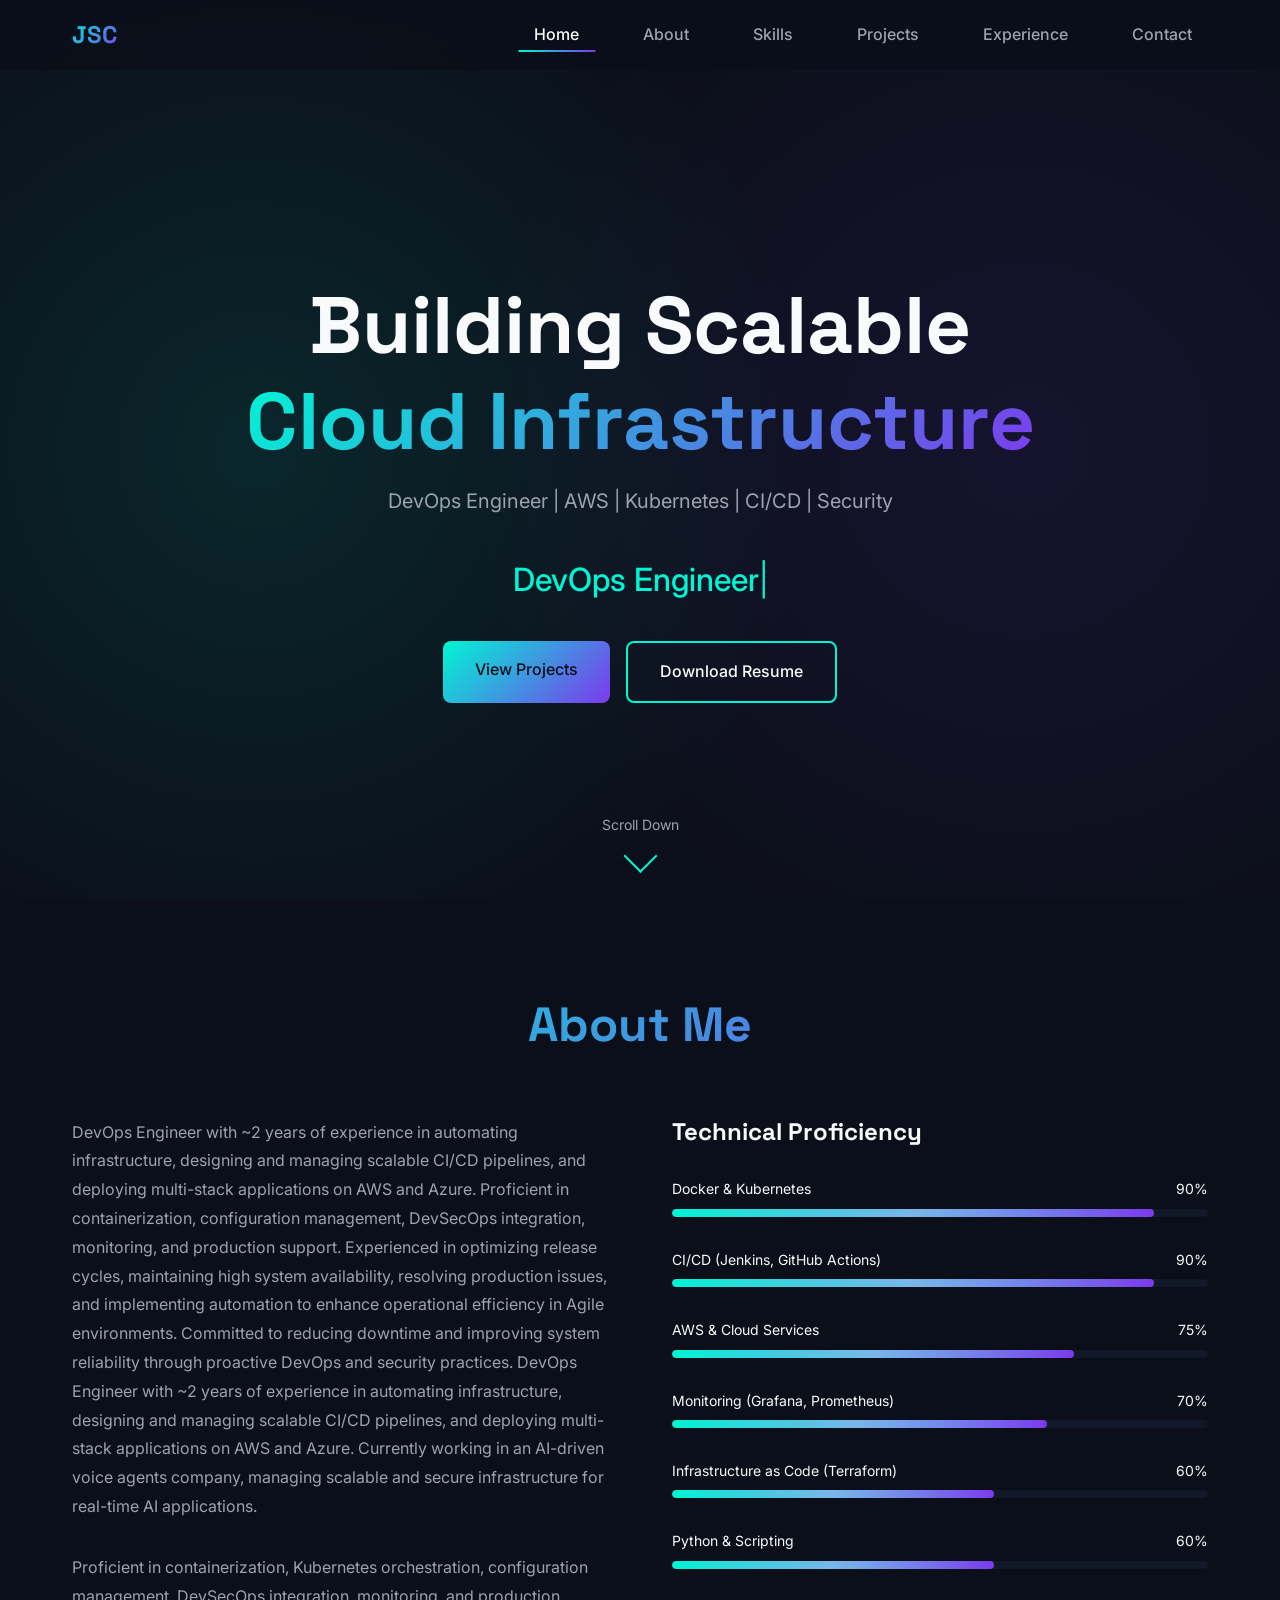
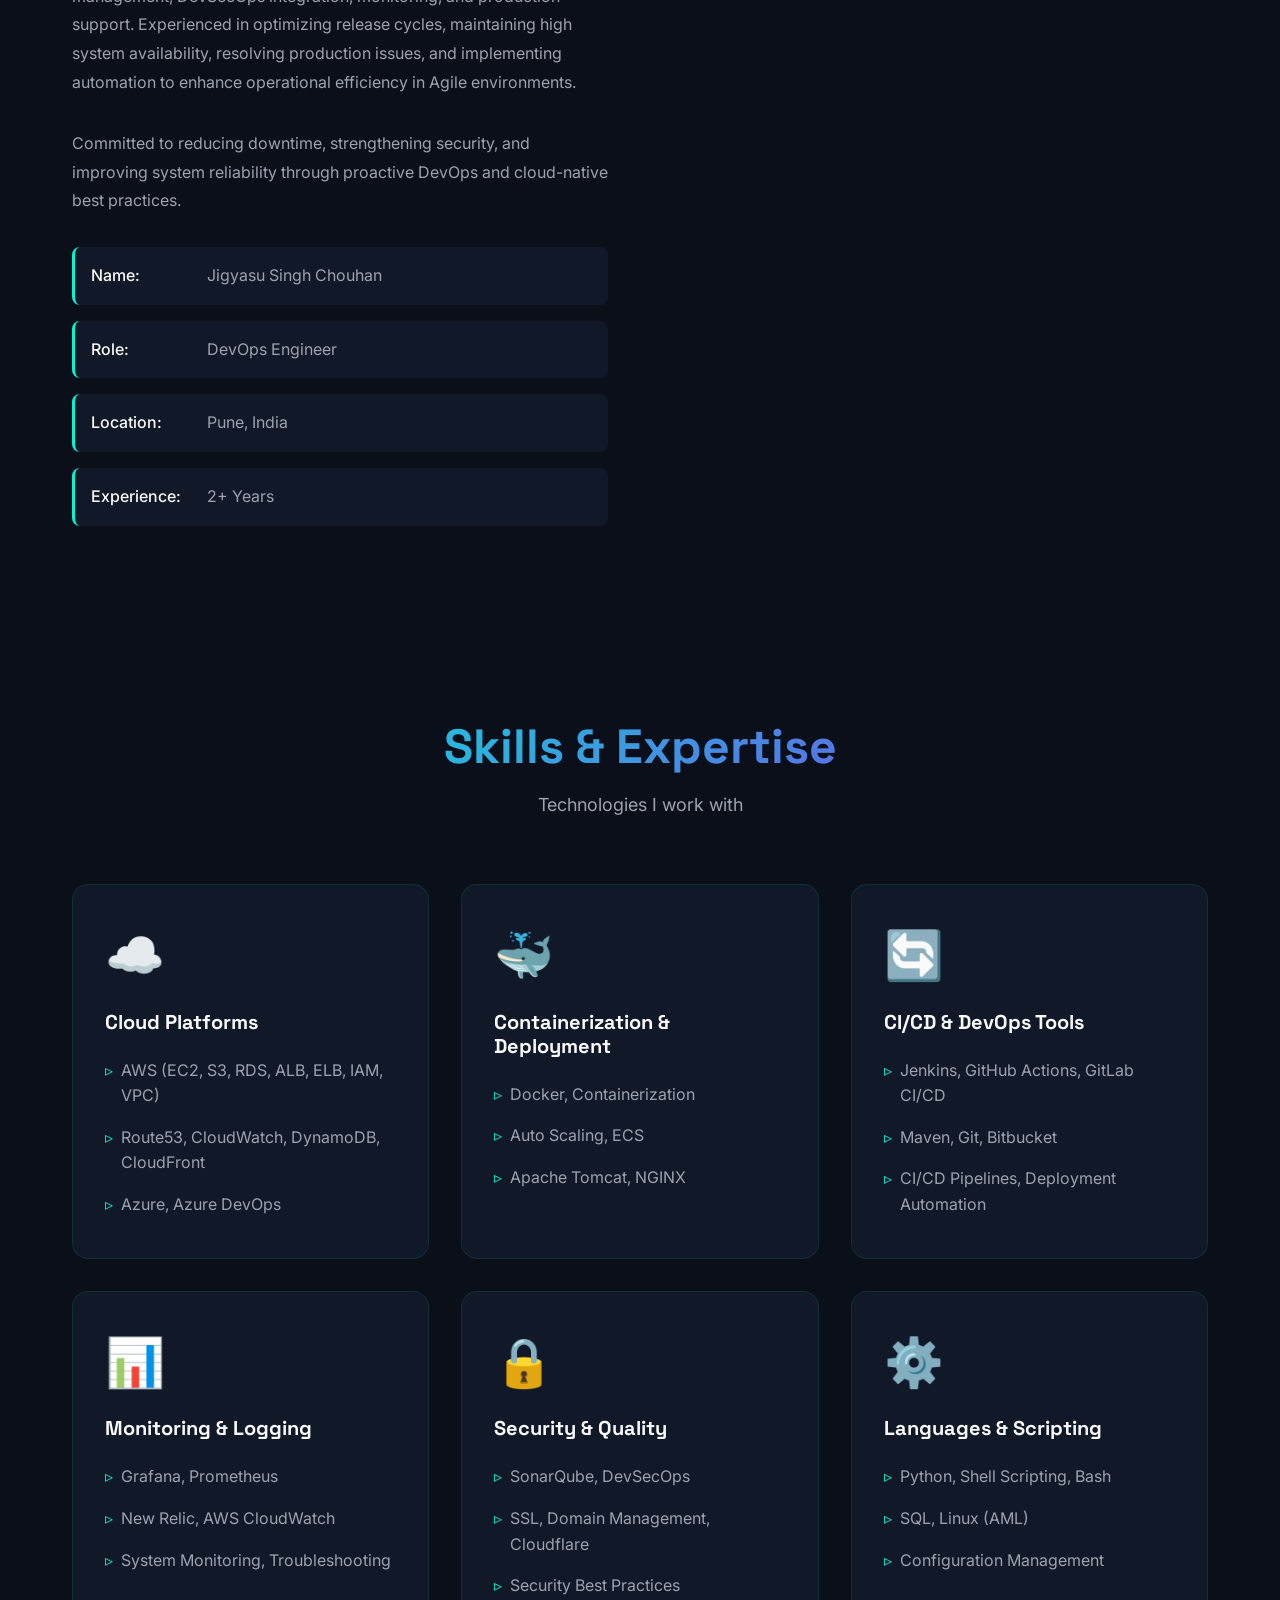
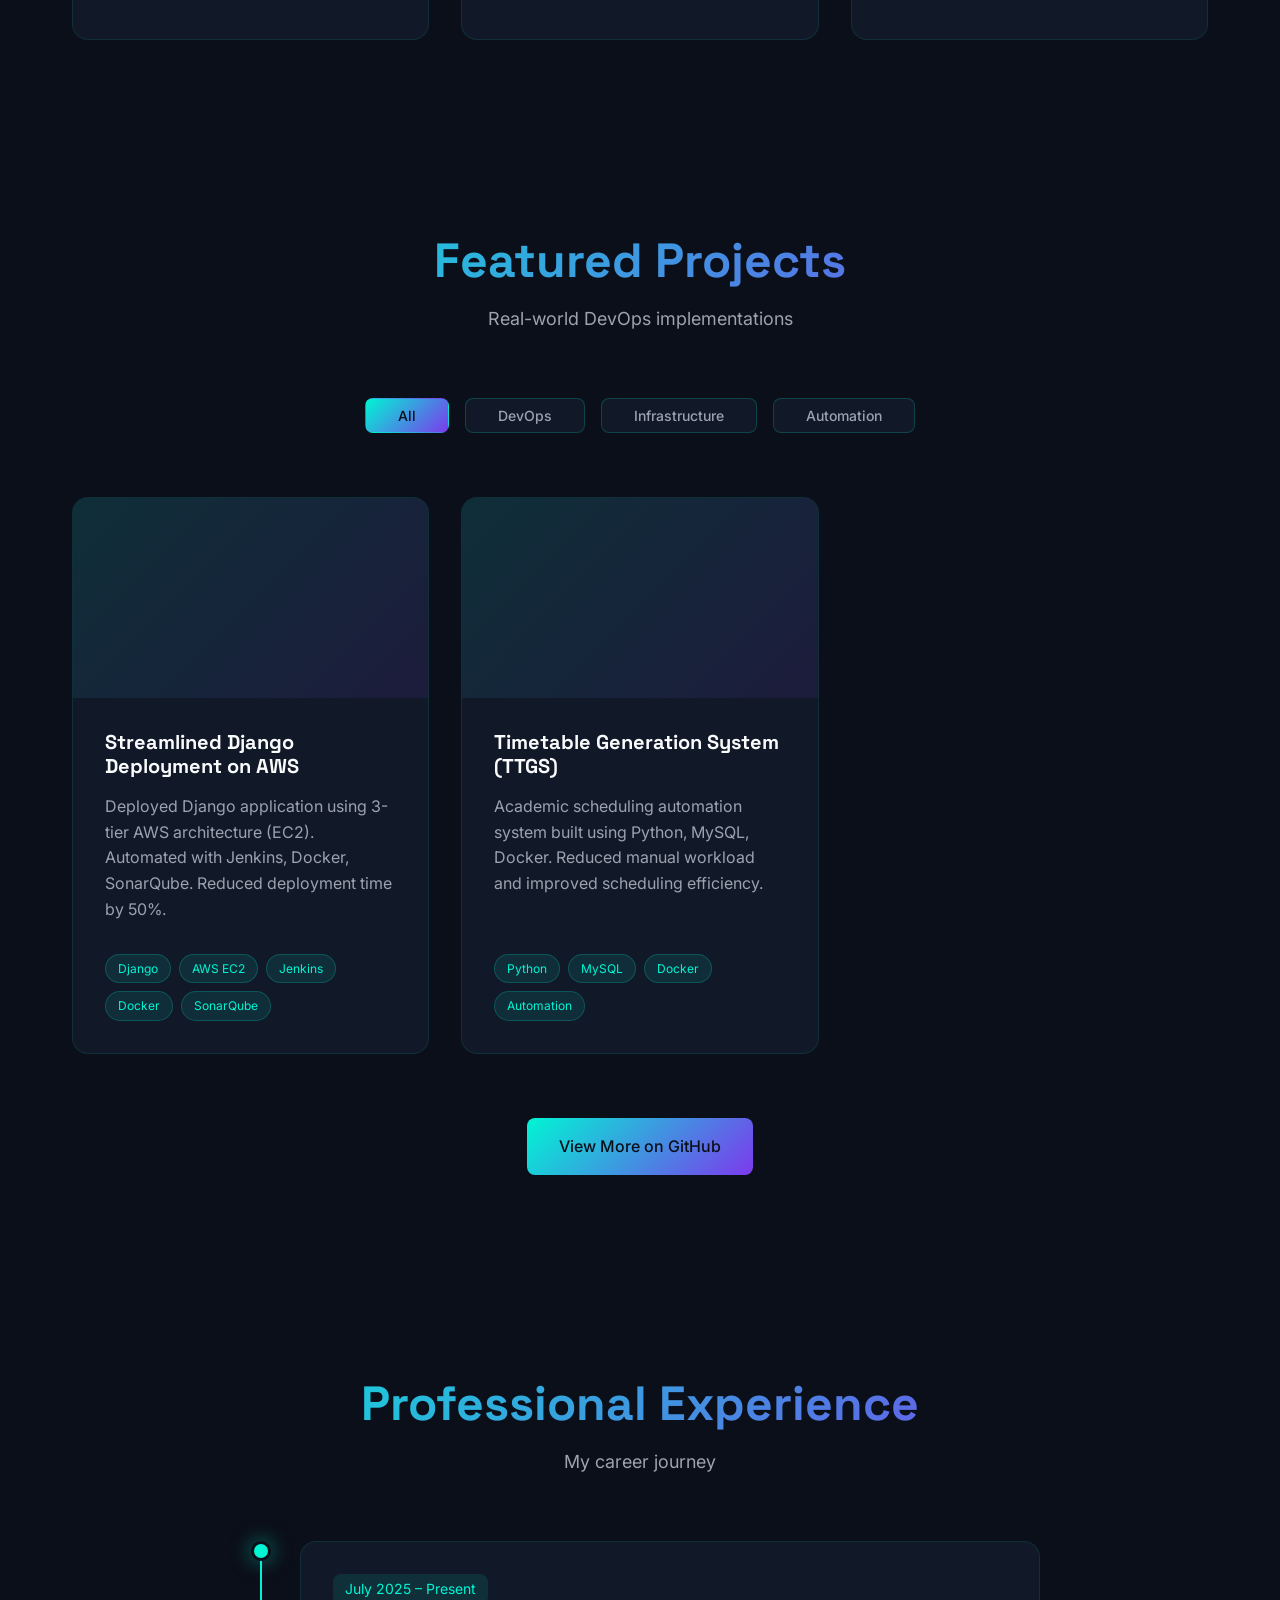
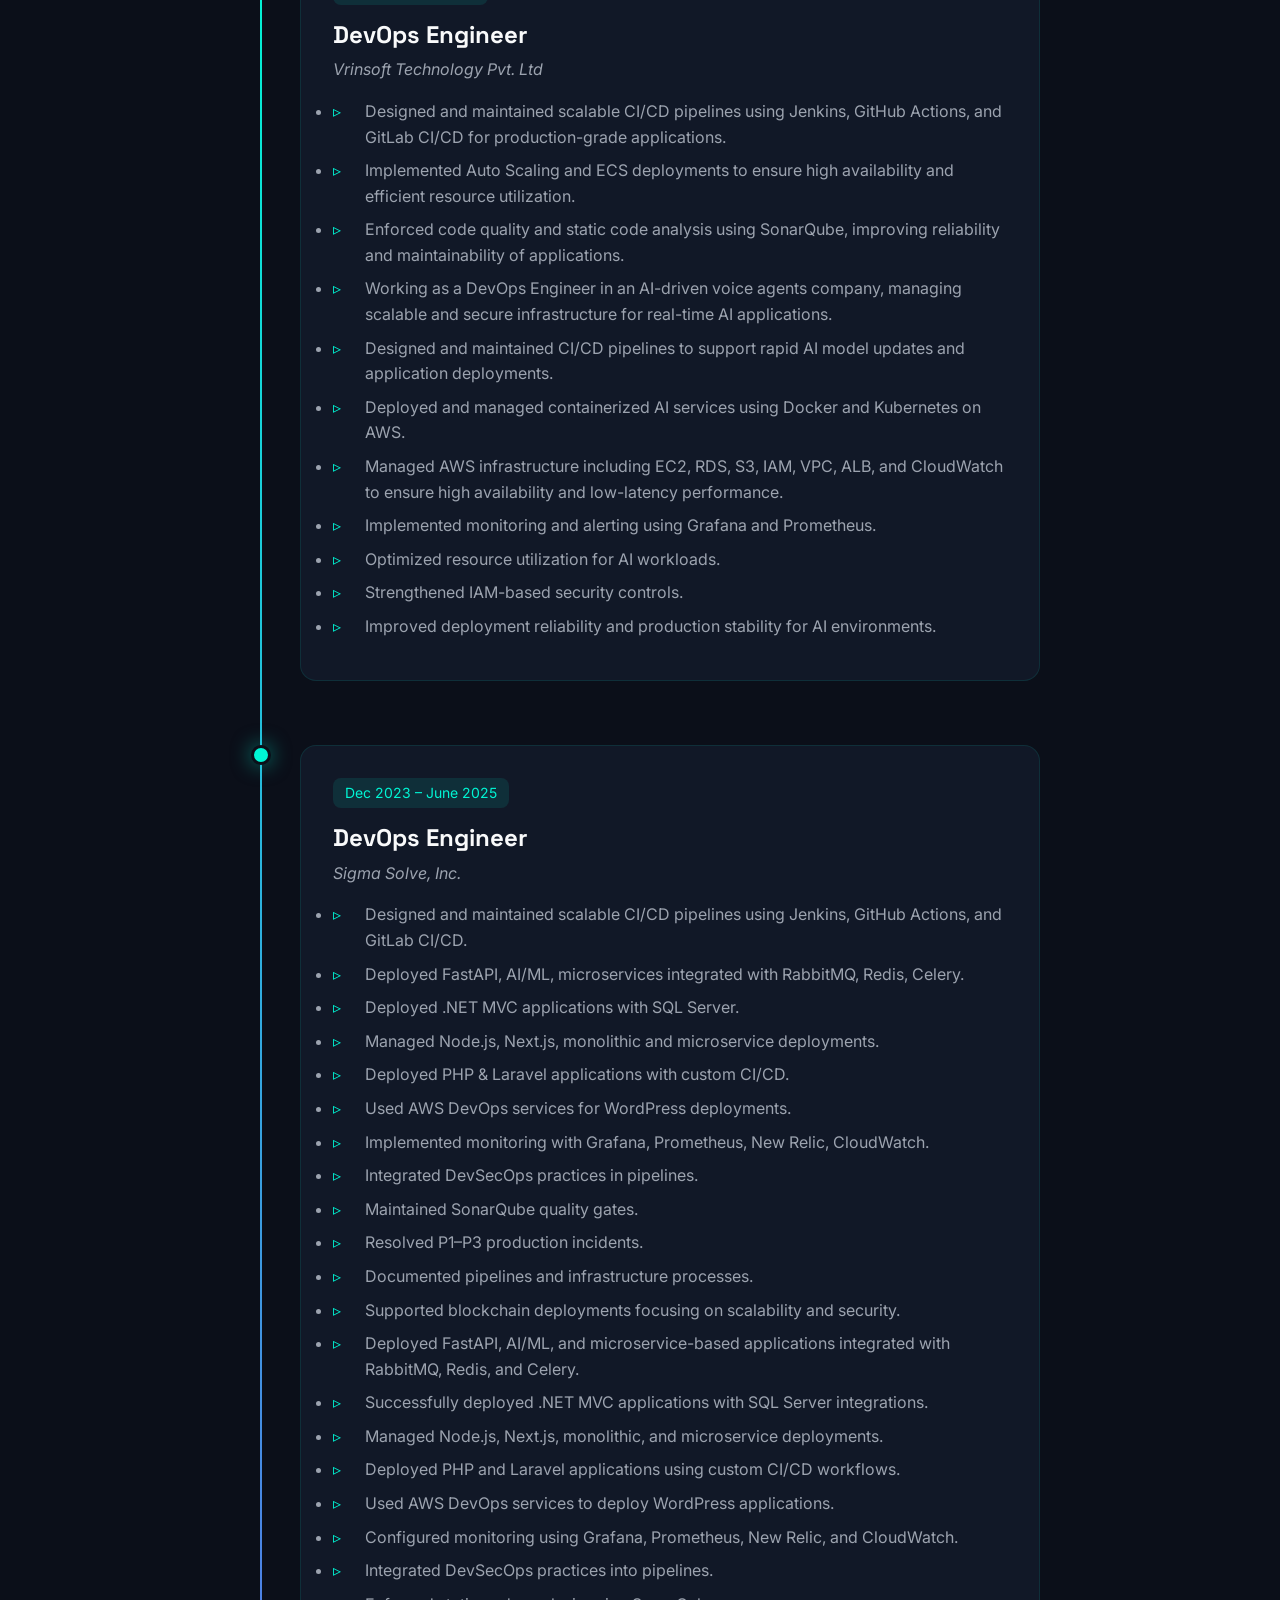
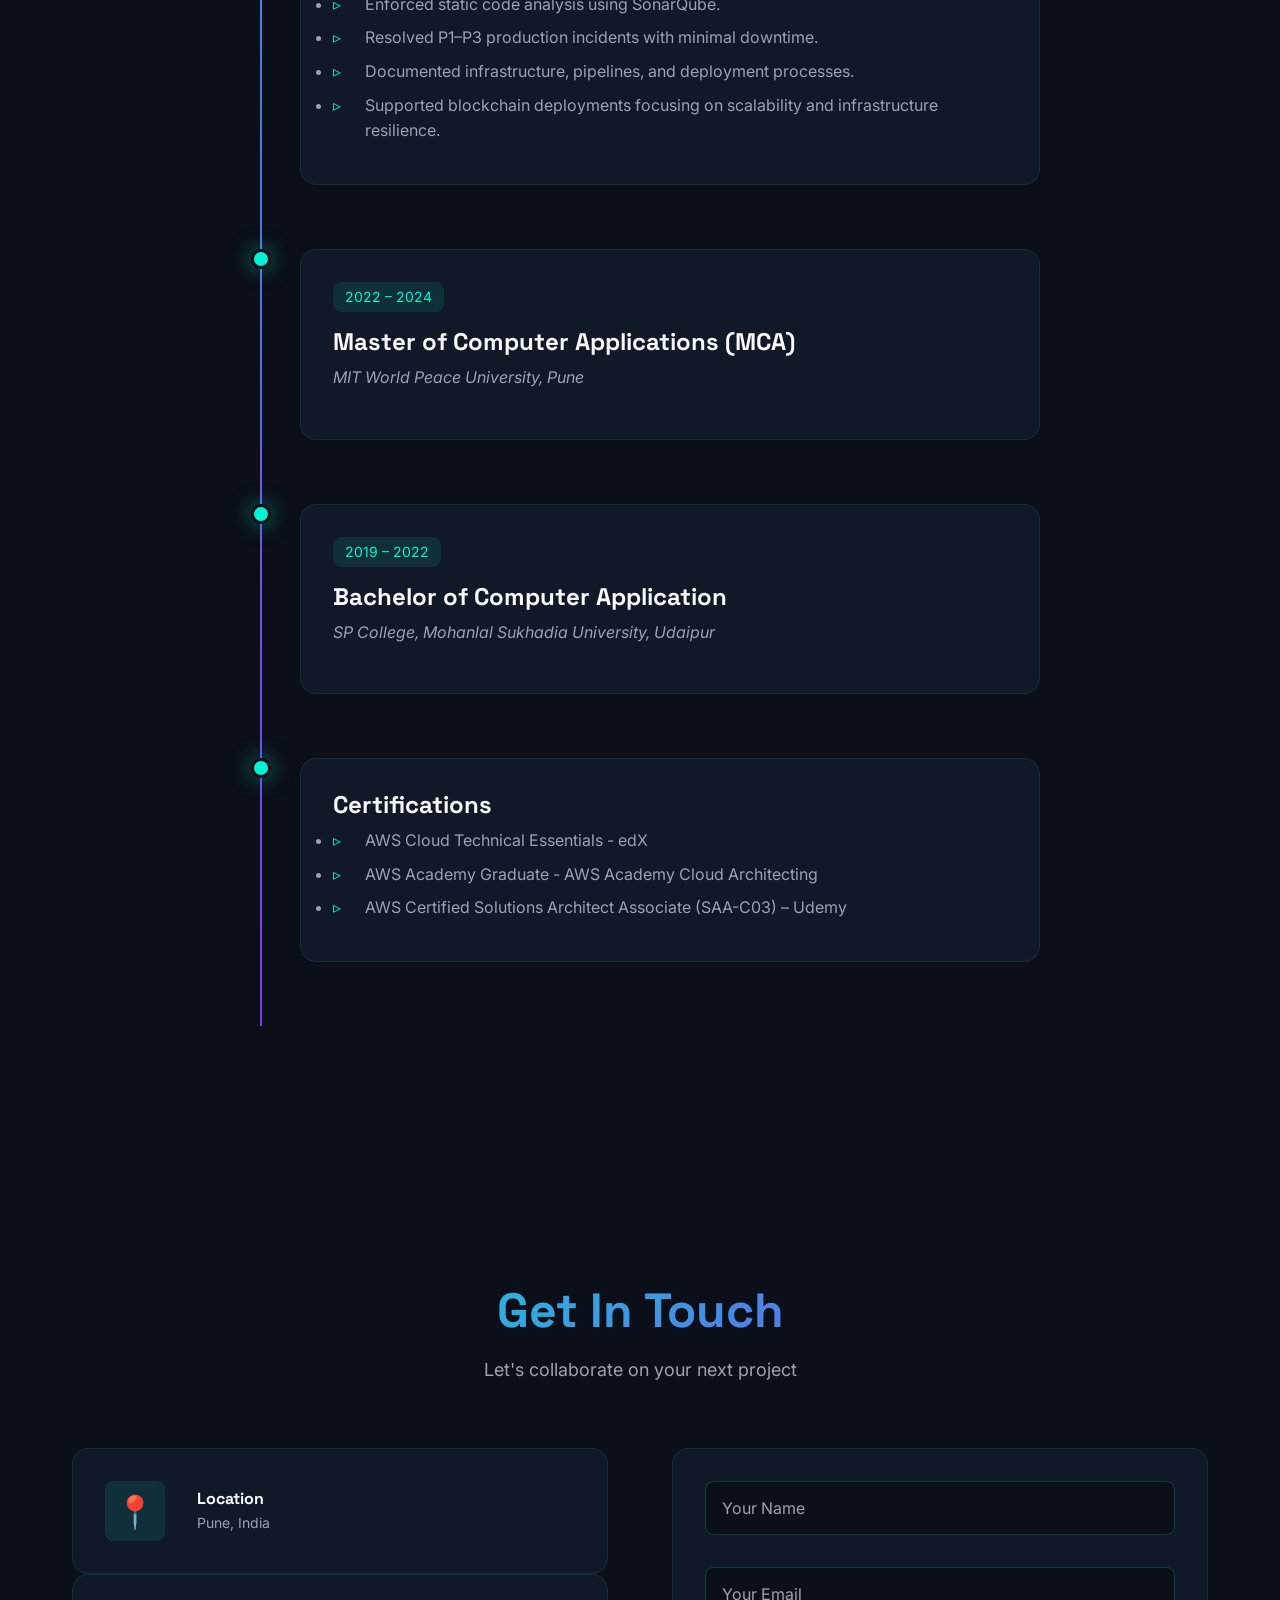
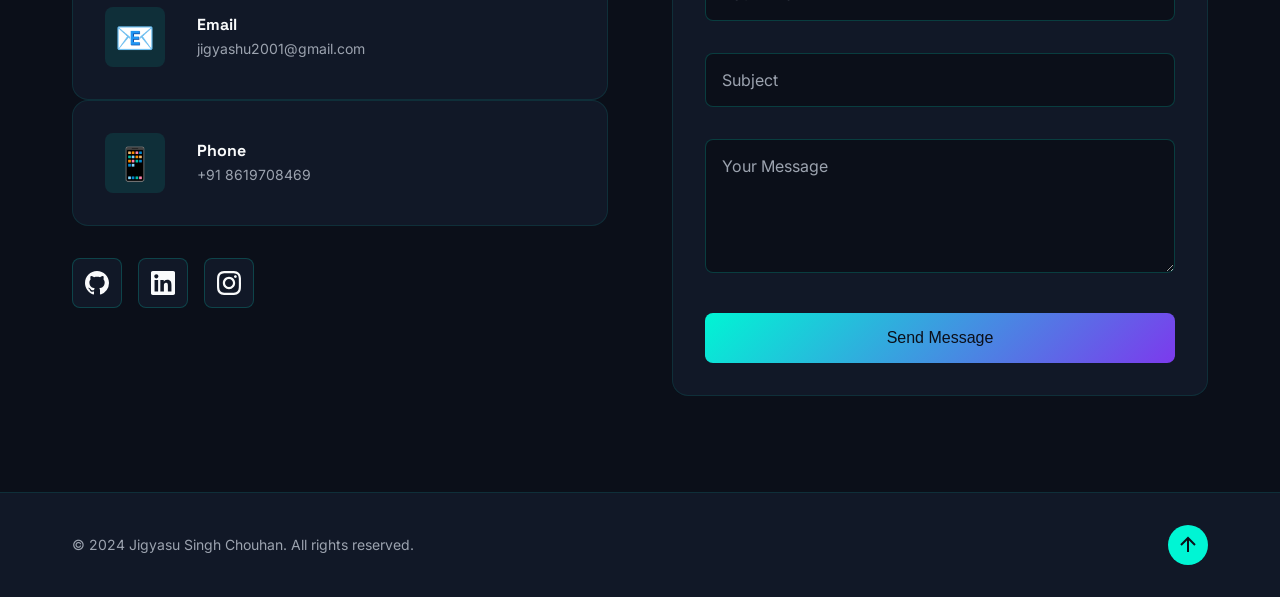
==== index.html @ f6893fd9 "Merge branch 'main' into copilot/update-portfolio-content-again" ====
<!DOCTYPE html>
<html lang="en">
<head>
    <meta charset="UTF-8">
    <meta name="viewport" content="width=device-width, initial-scale=1.0">
    <meta name="description" content="Jigyasu Singh Chouhan - DevOps Engineer specializing in Cloud Infrastructure, Kubernetes, CI/CD, and AWS">
    <meta name="keywords" content="DevOps, Cloud Engineer, AWS, Kubernetes, CI/CD, Infrastructure, Terraform, Docker">
    <meta name="author" content="Jigyasu Singh Chouhan">
    
    <!-- Open Graph Meta Tags -->
    <meta property="og:title" content="Jigyasu Singh Chouhan - DevOps Engineer">
    <meta property="og:description" content="Building Scalable Cloud Infrastructure | AWS | Kubernetes | CI/CD">
    <meta property="og:type" content="website">
    
    <title>Jigyasu Singh Chouhan | DevOps Engineer</title>
    
    <!-- Favicon -->
    <link rel="icon" type="image/svg+xml" href="data:image/svg+xml,%3Csvg xmlns='http://www.w3.org/2000/svg' viewBox='0 0 100 100'%3E%3Ctext y='.9em' font-size='90'%3E🚀%3C/text%3E%3C/svg%3E">
    
    <!-- Google Fonts -->
    <link rel="preconnect" href="https://fonts.googleapis.com">
    <link rel="preconnect" href="https://fonts.gstatic.com" crossorigin>
    <link href="https://fonts.googleapis.com/css2?family=Space+Grotesk:wght@700&family=Inter:wght@400;500&display=swap" rel="stylesheet">
    
    <!-- Styles -->
    <link rel="stylesheet" href="style.css">
</head>
<body>
    <!-- Navigation -->
    <nav class="navbar" id="navbar">
        <div class="container">
            <a href="#hero" class="logo">JSC</a>
            <ul class="nav-menu" id="nav-menu">
                <li><a href="#hero" class="nav-link">Home</a></li>
                <li><a href="#about" class="nav-link">About</a></li>
                <li><a href="#skills" class="nav-link">Skills</a></li>
                <li><a href="#projects" class="nav-link">Projects</a></li>
                <li><a href="#experience" class="nav-link">Experience</a></li>
                <li><a href="#contact" class="nav-link">Contact</a></li>
            </ul>
            <div class="hamburger" id="hamburger">
                <span></span>
                <span></span>
                <span></span>
            </div>
        </div>
    </nav>

    <!-- Hero Section -->
    <section id="hero" class="hero">
        <div class="hero-background"></div>
        <div class="container hero-content">
            <div class="hero-text">
                <h1 class="hero-title">
                    Building Scalable<br>
                    <span class="gradient-text">Cloud Infrastructure</span>
                </h1>
                <p class="hero-subtitle">DevOps Engineer | AWS | Kubernetes | CI/CD | Security</p>
                <div class="typing-container">
                    <span class="typing-text" id="typing-text"></span>
                    <span class="cursor">|</span>
                </div>
                <div class="hero-buttons">
                    <a href="#projects" class="btn btn-primary">View Projects</a>
                    <a href="https://drive.google.com/file/d/1S3k8vHTS0z_-tklcF8lTIOASkm7AjKSv/view?usp=sharing" target="_blank" class="btn btn-secondary">Download Resume</a>
                </div>
            </div>
        </div>
        <div class="scroll-indicator">
            <span>Scroll Down</span>
            <div class="scroll-arrow"></div>
        </div>
    </section>

    <!-- About Section -->
    <section id="about" class="about section">
        <div class="container">
            <h2 class="section-title" data-aos="fade-up">About Me</h2>
            <div class="about-grid">
                <div class="about-text" data-aos="fade-right">
                    <p class="about-description">
                        DevOps Engineer with ~2 years of experience in automating infrastructure, designing and managing scalable CI/CD pipelines, and deploying multi-stack applications on AWS and Azure. Proficient in containerization, configuration management, DevSecOps integration, monitoring, and production support. Experienced in optimizing release cycles, maintaining high system availability, resolving production issues, and implementing automation to enhance operational efficiency in Agile environments. Committed to reducing downtime and improving system reliability through proactive DevOps and security practices.
                        DevOps Engineer with ~2 years of experience in automating infrastructure, designing and managing scalable CI/CD pipelines, and deploying multi-stack applications on AWS and Azure. Currently working in an AI-driven voice agents company, managing scalable and secure infrastructure for real-time AI applications.
                    </p>
                    <p class="about-description">
                        Proficient in containerization, Kubernetes orchestration, configuration management, DevSecOps integration, monitoring, and production support. Experienced in optimizing release cycles, maintaining high system availability, resolving production issues, and implementing automation to enhance operational efficiency in Agile environments.
                    </p>
                    <p class="about-description">
                        Committed to reducing downtime, strengthening security, and improving system reliability through proactive DevOps and cloud-native best practices.
                    </p>
                    <div class="about-info">
                        <div class="info-item">
                            <span class="info-label">Name:</span>
                            <span class="info-value">Jigyasu Singh Chouhan</span>
                        </div>
                        <div class="info-item">
                            <span class="info-label">Role:</span>
                            <span class="info-value">DevOps Engineer</span>
                        </div>
                        <div class="info-item">
                            <span class="info-label">Location:</span>
                            <span class="info-value">Pune, India</span>
                        </div>
                        <div class="info-item">
                            <span class="info-label">Experience:</span>
                            <span class="info-value">2+ Years</span>
                        </div>
                    </div>
                </div>
                <div class="about-skills" data-aos="fade-left">
                    <h3 class="skills-heading">Technical Proficiency</h3>
                    <div class="skill-bar">
                        <div class="skill-info">
                            <span>Docker & Kubernetes</span>
                            <span>90%</span>
                        </div>
                        <div class="skill-progress">
                            <div class="skill-fill" data-width="90"></div>
                        </div>
                    </div>
                    <div class="skill-bar">
                        <div class="skill-info">
                            <span>CI/CD (Jenkins, GitHub Actions)</span>
                            <span>90%</span>
                        </div>
                        <div class="skill-progress">
                            <div class="skill-fill" data-width="90"></div>
                        </div>
                    </div>
                    <div class="skill-bar">
                        <div class="skill-info">
                            <span>AWS & Cloud Services</span>
                            <span>75%</span>
                        </div>
                        <div class="skill-progress">
                            <div class="skill-fill" data-width="75"></div>
                        </div>
                    </div>
                    <div class="skill-bar">
                        <div class="skill-info">
                            <span>Monitoring (Grafana, Prometheus)</span>
                            <span>70%</span>
                        </div>
                        <div class="skill-progress">
                            <div class="skill-fill" data-width="70"></div>
                        </div>
                    </div>
                    <div class="skill-bar">
                        <div class="skill-info">
                            <span>Infrastructure as Code (Terraform)</span>
                            <span>60%</span>
                        </div>
                        <div class="skill-progress">
                            <div class="skill-fill" data-width="60"></div>
                        </div>
                    </div>
                    <div class="skill-bar">
                        <div class="skill-info">
                            <span>Python & Scripting</span>
                            <span>60%</span>
                        </div>
                        <div class="skill-progress">
                            <div class="skill-fill" data-width="60"></div>
                        </div>
                    </div>
                </div>
            </div>
        </div>
    </section>

    <!-- Skills Section -->
    <section id="skills" class="skills section">
        <div class="container">
            <h2 class="section-title" data-aos="fade-up">Skills & Expertise</h2>
            <p class="section-subtitle" data-aos="fade-up">Technologies I work with</p>
            
            <div class="skills-grid">
                <!-- Cloud -->
                <div class="skill-card" data-aos="zoom-in" data-aos-delay="100">
                    <div class="skill-icon">☁️</div>
                    <h3 class="skill-title">Cloud Platforms</h3>
                    <ul class="skill-list">
                        <li>AWS (EC2, S3, RDS, ALB, ELB, IAM, VPC)</li>
                        <li>Route53, CloudWatch, DynamoDB, CloudFront</li>
                        <li>Azure, Azure DevOps</li>
                    </ul>
                </div>

                <!-- Containers -->
                <div class="skill-card" data-aos="zoom-in" data-aos-delay="200">
                    <div class="skill-icon">🐳</div>
                    <h3 class="skill-title">Containerization & Deployment</h3>
                    <ul class="skill-list">
                        <li>Docker, Containerization</li>
                        <li>Auto Scaling, ECS</li>
                        <li>Apache Tomcat, NGINX</li>
                    </ul>
                </div>

                <!-- CI/CD -->
                <div class="skill-card" data-aos="zoom-in" data-aos-delay="300">
                    <div class="skill-icon">🔄</div>
                    <h3 class="skill-title">CI/CD & DevOps Tools</h3>
                    <ul class="skill-list">
                        <li>Jenkins, GitHub Actions, GitLab CI/CD</li>
                        <li>Maven, Git, Bitbucket</li>
                        <li>CI/CD Pipelines, Deployment Automation</li>
                    </ul>
                </div>

                <!-- Monitoring -->
                <div class="skill-card" data-aos="zoom-in" data-aos-delay="400">
                    <div class="skill-icon">📊</div>
                    <h3 class="skill-title">Monitoring & Logging</h3>
                    <ul class="skill-list">
                        <li>Grafana, Prometheus</li>
                        <li>New Relic, AWS CloudWatch</li>
                        <li>System Monitoring, Troubleshooting</li>
                    </ul>
                </div>

                <!-- Security -->
                <div class="skill-card" data-aos="zoom-in" data-aos-delay="500">
                    <div class="skill-icon">🔒</div>
                    <h3 class="skill-title">Security & Quality</h3>
                    <ul class="skill-list">
                        <li>SonarQube, DevSecOps</li>
                        <li>SSL, Domain Management, Cloudflare</li>
                        <li>Security Best Practices</li>
                    </ul>
                </div>

                <!-- IaC -->
                <div class="skill-card" data-aos="zoom-in" data-aos-delay="600">
                    <div class="skill-icon">⚙️</div>
                    <h3 class="skill-title">Languages & Scripting</h3>
                    <ul class="skill-list">
                        <li>Python, Shell Scripting, Bash</li>
                        <li>SQL, Linux (AML)</li>
                        <li>Configuration Management</li>
                    </ul>
                </div>
            </div>
        </div>
    </section>

    <!-- Projects Section -->
    <section id="projects" class="projects section">
        <div class="container">
            <h2 class="section-title" data-aos="fade-up">Featured Projects</h2>
            <p class="section-subtitle" data-aos="fade-up">Real-world DevOps implementations</p>
            
            <!-- Project Filters -->
            <div class="project-filters" data-aos="fade-up">
                <button class="filter-btn active" data-filter="all">All</button>
                <button class="filter-btn" data-filter="devops">DevOps</button>
                <button class="filter-btn" data-filter="infrastructure">Infrastructure</button>
                <button class="filter-btn" data-filter="automation">Automation</button>
            </div>

            <!-- Projects Grid -->
            <div class="projects-grid">
                <!-- Project 1 -->
                <div class="project-card" data-category="devops automation" data-aos="fade-up">
                    <div class="project-image">
                        <div class="project-overlay">
                            <div class="project-links">
                                <a href="https://github.com/Jigyasusinghchouhan" target="_blank" class="project-link">
                                    <span>GitHub</span>
                                </a>
                            </div>
                        </div>
                    </div>
                    <div class="project-content">
                        <h3 class="project-title">Streamlined Django Deployment on AWS</h3>
                        <p class="project-description">
                            Deployed Django application using 3-tier AWS architecture (EC2). Automated with Jenkins, Docker, SonarQube. Reduced deployment time by 50%.
                        </p>
                        <div class="project-tags">
                            <span class="tag">Django</span>
                            <span class="tag">AWS EC2</span>
                            <span class="tag">Jenkins</span>
                            <span class="tag">Docker</span>
                            <span class="tag">SonarQube</span>
                        </div>
                    </div>
                </div>

                <!-- Project 2 -->
                <div class="project-card" data-category="automation devops" data-aos="fade-up" data-aos-delay="100">
                    <div class="project-image">
                        <div class="project-overlay">
                            <div class="project-links">
                                <a href="https://github.com/Jigyasusinghchouhan/Timetable-Generation-System" target="_blank" class="project-link">
                                    <span>GitHub</span>
                                </a>
                            </div>
                        </div>
                    </div>
                    <div class="project-content">
                        <h3 class="project-title">Timetable Generation System (TTGS)</h3>
                        <p class="project-description">
                            Academic scheduling automation system built using Python, MySQL, Docker. Reduced manual workload and improved scheduling efficiency.
                        </p>
                        <div class="project-tags">
                            <span class="tag">Python</span>
                            <span class="tag">MySQL</span>
                            <span class="tag">Docker</span>
                            <span class="tag">Automation</span>
                        </div>
                    </div>
                </div>
            </div>

            <div class="more-projects" data-aos="fade-up">
                <a href="https://github.com/Jigyasusinghchouhan" target="_blank" class="btn btn-primary">View More on GitHub</a>
            </div>
        </div>
    </section>

    <!-- Experience Section -->
    <section id="experience" class="experience section">
        <div class="container">
            <h2 class="section-title" data-aos="fade-up">Professional Experience</h2>
            <p class="section-subtitle" data-aos="fade-up">My career journey</p>
            
            <div class="timeline">
                <!-- Experience 1 -->
                <div class="timeline-item" data-aos="fade-up">
                    <div class="timeline-dot"></div>
                    <div class="timeline-content">
                        <div class="timeline-date">July 2025 – Present</div>
                        <h3 class="timeline-title">DevOps Engineer</h3>
                        <div class="timeline-company">Vrinsoft Technology Pvt. Ltd</div>
                        <ul class="timeline-description">
                            <li>Designed and maintained scalable CI/CD pipelines using Jenkins, GitHub Actions, and GitLab CI/CD for production-grade applications.</li>
                            <li>Implemented Auto Scaling and ECS deployments to ensure high availability and efficient resource utilization.</li>
                            <li>Enforced code quality and static code analysis using SonarQube, improving reliability and maintainability of applications.</li>
                            <li>Working as a DevOps Engineer in an AI-driven voice agents company, managing scalable and secure infrastructure for real-time AI applications.</li>
                            <li>Designed and maintained CI/CD pipelines to support rapid AI model updates and application deployments.</li>
                            <li>Deployed and managed containerized AI services using Docker and Kubernetes on AWS.</li>
                            <li>Managed AWS infrastructure including EC2, RDS, S3, IAM, VPC, ALB, and CloudWatch to ensure high availability and low-latency performance.</li>
                            <li>Implemented monitoring and alerting using Grafana and Prometheus.</li>
                            <li>Optimized resource utilization for AI workloads.</li>
                            <li>Strengthened IAM-based security controls.</li>
                            <li>Improved deployment reliability and production stability for AI environments.</li>
                        </ul>
                    </div>
                </div>

                <!-- Experience 2 -->
                <div class="timeline-item" data-aos="fade-up">
                    <div class="timeline-dot"></div>
                    <div class="timeline-content">
                        <div class="timeline-date">Dec 2023 – June 2025</div>
                        <h3 class="timeline-title">DevOps Engineer</h3>
                        <div class="timeline-company">Sigma Solve, Inc.</div>
                        <ul class="timeline-description">
                            <li>Designed and maintained scalable CI/CD pipelines using Jenkins, GitHub Actions, and GitLab CI/CD.</li>
                            <li>Deployed FastAPI, AI/ML, microservices integrated with RabbitMQ, Redis, Celery.</li>
                            <li>Deployed .NET MVC applications with SQL Server.</li>
                            <li>Managed Node.js, Next.js, monolithic and microservice deployments.</li>
                            <li>Deployed PHP & Laravel applications with custom CI/CD.</li>
                            <li>Used AWS DevOps services for WordPress deployments.</li>
                            <li>Implemented monitoring with Grafana, Prometheus, New Relic, CloudWatch.</li>
                            <li>Integrated DevSecOps practices in pipelines.</li>
                            <li>Maintained SonarQube quality gates.</li>
                            <li>Resolved P1–P3 production incidents.</li>
                            <li>Documented pipelines and infrastructure processes.</li>
                            <li>Supported blockchain deployments focusing on scalability and security.</li>
                            <li>Deployed FastAPI, AI/ML, and microservice-based applications integrated with RabbitMQ, Redis, and Celery.</li>
                            <li>Successfully deployed .NET MVC applications with SQL Server integrations.</li>
                            <li>Managed Node.js, Next.js, monolithic, and microservice deployments.</li>
                            <li>Deployed PHP and Laravel applications using custom CI/CD workflows.</li>
                            <li>Used AWS DevOps services to deploy WordPress applications.</li>
                            <li>Configured monitoring using Grafana, Prometheus, New Relic, and CloudWatch.</li>
                            <li>Integrated DevSecOps practices into pipelines.</li>
                            <li>Enforced static code analysis using SonarQube.</li>
                            <li>Resolved P1–P3 production incidents with minimal downtime.</li>
                            <li>Documented infrastructure, pipelines, and deployment processes.</li>
                            <li>Supported blockchain deployments focusing on scalability and infrastructure resilience.</li>
                        </ul>
                    </div>
                </div>

                <!-- Education 1 -->
                <div class="timeline-item" data-aos="fade-up">
                    <div class="timeline-dot"></div>
                    <div class="timeline-content">
                        <div class="timeline-date">2022 – 2024</div>
                        <h3 class="timeline-title">Master of Computer Applications (MCA)</h3>
                        <div class="timeline-company">MIT World Peace University, Pune</div>
                    </div>
                </div>

                <!-- Education 2 -->
                <div class="timeline-item" data-aos="fade-up">
                    <div class="timeline-dot"></div>
                    <div class="timeline-content">
                        <div class="timeline-date">2019 – 2022</div>
                        <h3 class="timeline-title">Bachelor of Computer Application</h3>
                        <div class="timeline-company">SP College, Mohanlal Sukhadia University, Udaipur</div>
                    </div>
                </div>

                <!-- Certifications -->
                <div class="timeline-item" data-aos="fade-up">
                    <div class="timeline-dot"></div>
                    <div class="timeline-content">
                        <h3 class="timeline-title">Certifications</h3>
                        <ul class="timeline-description">
                            <li>AWS Cloud Technical Essentials - edX</li>
                            <li>AWS Academy Graduate - AWS Academy Cloud Architecting</li>
                            <li>AWS Certified Solutions Architect Associate (SAA-C03) – Udemy</li>
                        </ul>
                    </div>
                </div>
            </div>
        </div>
    </section>

    <!-- Contact Section -->
    <section id="contact" class="contact section">
        <div class="container">
            <h2 class="section-title" data-aos="fade-up">Get In Touch</h2>
            <p class="section-subtitle" data-aos="fade-up">Let's collaborate on your next project</p>
            
            <div class="contact-grid">
                <!-- Contact Info -->
                <div class="contact-info" data-aos="fade-right">
                    <div class="contact-item">
                        <div class="contact-icon">📍</div>
                        <div class="contact-details">
                            <h3>Location</h3>
                            <p>Pune, India</p>
                        </div>
                    </div>
                    <div class="contact-item">
                        <div class="contact-icon">📧</div>
                        <div class="contact-details">
                            <h3>Email</h3>
                            <p><a href="mailto:jigyashu2001@gmail.com">jigyashu2001@gmail.com</a></p>
                        </div>
                    </div>
                    <div class="contact-item">
                        <div class="contact-icon">📱</div>
                        <div class="contact-details">
                            <h3>Phone</h3>
                            <p><a href="tel:+918619708469">+91 8619708469</a></p>
                        </div>
                    </div>
                    <div class="social-links">
                        <a href="https://github.com/Jigyasusinghchouhan" target="_blank" class="social-link" aria-label="GitHub">
                            <svg width="24" height="24" viewBox="0 0 24 24" fill="currentColor">
                                <path d="M12 0C5.37 0 0 5.37 0 12c0 5.31 3.435 9.795 8.205 11.385.6.105.825-.255.825-.57 0-.285-.015-1.23-.015-2.235-3.015.555-3.795-.735-4.035-1.41-.135-.345-.72-1.41-1.23-1.695-.42-.225-1.02-.78-.015-.795.945-.015 1.62.87 1.845 1.23 1.08 1.815 2.805 1.305 3.495.99.105-.78.42-1.305.765-1.605-2.67-.3-5.46-1.335-5.46-5.925 0-1.305.465-2.385 1.23-3.225-.12-.3-.54-1.53.12-3.18 0 0 1.005-.315 3.3 1.23.96-.27 1.98-.405 3-.405s2.04.135 3 .405c2.295-1.56 3.3-1.23 3.3-1.23.66 1.65.24 2.88.12 3.18.765.84 1.23 1.905 1.23 3.225 0 4.605-2.805 5.625-5.475 5.925.435.375.81 1.095.81 2.22 0 1.605-.015 2.895-.015 3.3 0 .315.225.69.825.57A12.02 12.02 0 0024 12c0-6.63-5.37-12-12-12z"/>
                            </svg>
                        </a>
                        <a href="https://www.linkedin.com/in/jigyasusinghchouahn/" target="_blank" class="social-link" aria-label="LinkedIn">
                            <svg width="24" height="24" viewBox="0 0 24 24" fill="currentColor">
                                <path d="M20.447 20.452h-3.554v-5.569c0-1.328-.027-3.037-1.852-3.037-1.853 0-2.136 1.445-2.136 2.939v5.667H9.351V9h3.414v1.561h.046c.477-.9 1.637-1.85 3.37-1.85 3.601 0 4.267 2.37 4.267 5.455v6.286zM5.337 7.433c-1.144 0-2.063-.926-2.063-2.065 0-1.138.92-2.063 2.063-2.063 1.14 0 2.064.925 2.064 2.063 0 1.139-.925 2.065-2.064 2.065zm1.782 13.019H3.555V9h3.564v11.452zM22.225 0H1.771C.792 0 0 .774 0 1.729v20.542C0 23.227.792 24 1.771 24h20.451C23.2 24 24 23.227 24 22.271V1.729C24 .774 23.2 0 22.222 0h.003z"/>
                            </svg>
                        </a>
                        <a href="https://www.instagram.com/jigyasu_singh_/" target="_blank" class="social-link" aria-label="Instagram">
                            <svg width="24" height="24" viewBox="0 0 24 24" fill="currentColor">
                                <path d="M12 2.163c3.204 0 3.584.012 4.85.07 3.252.148 4.771 1.691 4.919 4.919.058 1.265.069 1.645.069 4.849 0 3.205-.012 3.584-.069 4.849-.149 3.225-1.664 4.771-4.919 4.919-1.266.058-1.644.07-4.85.07-3.204 0-3.584-.012-4.849-.07-3.26-.149-4.771-1.699-4.919-4.92-.058-1.265-.07-1.644-.07-4.849 0-3.204.013-3.583.07-4.849.149-3.227 1.664-4.771 4.919-4.919 1.266-.057 1.645-.069 4.849-.069zm0-2.163c-3.259 0-3.667.014-4.947.072-4.358.2-6.78 2.618-6.98 6.98-.059 1.281-.073 1.689-.073 4.948 0 3.259.014 3.668.072 4.948.2 4.358 2.618 6.78 6.98 6.98 1.281.058 1.689.072 4.948.072 3.259 0 3.668-.014 4.948-.072 4.354-.2 6.782-2.618 6.979-6.98.059-1.28.073-1.689.073-4.948 0-3.259-.014-3.667-.072-4.947-.196-4.354-2.617-6.78-6.979-6.98-1.281-.059-1.69-.073-4.949-.073zm0 5.838c-3.403 0-6.162 2.759-6.162 6.162s2.759 6.163 6.162 6.163 6.162-2.759 6.162-6.163c0-3.403-2.759-6.162-6.162-6.162zm0 10.162c-2.209 0-4-1.79-4-4 0-2.209 1.791-4 4-4s4 1.791 4 4c0 2.21-1.791 4-4 4zm6.406-11.845c-.796 0-1.441.645-1.441 1.44s.645 1.44 1.441 1.44c.795 0 1.439-.645 1.439-1.44s-.644-1.44-1.439-1.44z"/>
                            </svg>
                        </a>
                    </div>
                </div>

                <!-- Contact Form -->
                <form class="contact-form" data-aos="fade-left" id="contact-form">
                    <div class="form-group">
                        <input type="text" name="name" placeholder="Your Name" required>
                    </div>
                    <div class="form-group">
                        <input type="email" name="email" placeholder="Your Email" required>
                    </div>
                    <div class="form-group">
                        <input type="text" name="subject" placeholder="Subject" required>
                    </div>
                    <div class="form-group">
                        <textarea name="message" placeholder="Your Message" rows="5" required></textarea>
                    </div>
                    <button type="submit" class="btn btn-primary submit-btn">
                        <span class="btn-text">Send Message</span>
                        <span class="btn-ripple"></span>
                    </button>
                </form>
            </div>
        </div>
    </section>

    <!-- Footer -->
    <footer class="footer">
        <div class="container">
            <div class="footer-content">
                <p>&copy; 2024 Jigyasu Singh Chouhan. All rights reserved.</p>
                <button id="back-to-top" class="back-to-top" aria-label="Back to top">
                    <svg width="24" height="24" viewBox="0 0 24 24" fill="none" stroke="currentColor" stroke-width="2">
                        <path d="M12 19V5M5 12l7-7 7 7"/>
                    </svg>
                </button>
            </div>
        </div>
    </footer>

    <!-- Cursor Glow Effect -->
    <div class="cursor-glow" id="cursor-glow"></div>

    <!-- Scripts -->
    <script src="script.js"></script>
</body>
</html>
---- style.css ----
/* ==========================================
   CSS Variables - Design System
   ========================================== */
:root {
    /* Colors */
    --bg-primary: #0B0F19;
    --bg-secondary: #111827;
    --accent-cyan: #00F5D4;
    --accent-purple: #7C3AED;
    --text-primary: #F9FAFB;
    --text-secondary: #9CA3AF;
    
    /* Spacing */
    --spacing-xs: 0.5rem;
    --spacing-sm: 1rem;
    --spacing-md: 2rem;
    --spacing-lg: 4rem;
    --spacing-xl: 6rem;
    
    /* Typography */
    --font-heading: 'Space Grotesk', sans-serif;
    --font-body: 'Inter', sans-serif;
    
    /* Transitions */
    --transition-fast: 0.2s ease;
    --transition-normal: 0.3s ease;
    --transition-slow: 0.5s ease;
    
    /* Border Radius */
    --radius-sm: 0.5rem;
    --radius-md: 1rem;
    --radius-lg: 1.5rem;
}

/* ==========================================
   Reset & Base Styles
   ========================================== */
* {
    margin: 0;
    padding: 0;
    box-sizing: border-box;
}

html {
    scroll-behavior: smooth;
    overflow-x: hidden;
}

body {
    font-family: var(--font-body);
    background-color: var(--bg-primary);
    color: var(--text-primary);
    line-height: 1.6;
    overflow-x: hidden;
    -webkit-font-smoothing: antialiased;
    -moz-osx-font-smoothing: grayscale;
}

/* ==========================================
   Typography
   ========================================== */
h1, h2, h3, h4, h5, h6 {
    font-family: var(--font-heading);
    font-weight: 700;
    line-height: 1.2;
}

a {
    color: var(--accent-cyan);
    text-decoration: none;
    transition: var(--transition-normal);
}

a:hover {
    color: var(--accent-purple);
}

/* ==========================================
   Container
   ========================================== */
.container {
    max-width: 1200px;
    margin: 0 auto;
    padding: 0 var(--spacing-md);
}

/* ==========================================
   Navigation
   ========================================== */
.navbar {
    position: fixed;
    top: 0;
    left: 0;
    right: 0;
    z-index: 1000;
    background: rgba(11, 15, 25, 0.9);
    backdrop-filter: blur(10px);
    padding: var(--spacing-sm) 0;
    transition: var(--transition-normal);
}

.navbar.scrolled {
    background: rgba(11, 15, 25, 0.95);
    box-shadow: 0 4px 20px rgba(0, 245, 212, 0.1);
}

.navbar .container {
    display: flex;
    justify-content: space-between;
    align-items: center;
}

.logo {
    font-family: var(--font-heading);
    font-size: 1.5rem;
    font-weight: 700;
    background: linear-gradient(135deg, var(--accent-cyan), var(--accent-purple));
    -webkit-background-clip: text;
    -webkit-text-fill-color: transparent;
    background-clip: text;
}

.nav-menu {
    display: flex;
    list-style: none;
    gap: var(--spacing-md);
}

.nav-link {
    color: var(--text-secondary);
    font-weight: 500;
    padding: var(--spacing-xs) var(--spacing-sm);
    position: relative;
}

.nav-link::after {
    content: '';
    position: absolute;
    bottom: 0;
    left: 50%;
    width: 0;
    height: 2px;
    background: linear-gradient(90deg, var(--accent-cyan), var(--accent-purple));
    transform: translateX(-50%);
    transition: var(--transition-normal);
}

.nav-link:hover,
.nav-link.active {
    color: var(--text-primary);
}

.nav-link:hover::after,
.nav-link.active::after {
    width: 100%;
}

.hamburger {
    display: none;
    flex-direction: column;
    gap: 5px;
    cursor: pointer;
}

.hamburger span {
    width: 25px;
    height: 2px;
    background: var(--text-primary);
    transition: var(--transition-fast);
}

/* ==========================================
   Hero Section
   ========================================== */
.hero {
    min-height: 100vh;
    display: flex;
    align-items: center;
    justify-content: center;
    position: relative;
    overflow: hidden;
    padding-top: 80px;
}

.hero-background {
    position: absolute;
    top: 0;
    left: 0;
    right: 0;
    bottom: 0;
    background: 
        radial-gradient(circle at 20% 50%, rgba(0, 245, 212, 0.1) 0%, transparent 50%),
        radial-gradient(circle at 80% 50%, rgba(124, 58, 237, 0.1) 0%, transparent 50%);
    animation: gradient-shift 15s ease infinite;
}

@keyframes gradient-shift {
    0%, 100% {
        transform: translateY(0) scale(1);
    }
    50% {
        transform: translateY(-20px) scale(1.05);
    }
}

.hero-content {
    position: relative;
    z-index: 1;
    text-align: center;
}

.hero-title {
    font-size: clamp(2.5rem, 8vw, 5rem);
    margin-bottom: var(--spacing-sm);
    animation: fadeInUp 1s ease;
}

.gradient-text {
    background: linear-gradient(135deg, var(--accent-cyan), var(--accent-purple));
    -webkit-background-clip: text;
    -webkit-text-fill-color: transparent;
    background-clip: text;
}

.hero-subtitle {
    font-size: clamp(1rem, 2vw, 1.25rem);
    color: var(--text-secondary);
    margin-bottom: var(--spacing-md);
    animation: fadeInUp 1s ease 0.2s backwards;
}

.typing-container {
    height: 60px;
    display: flex;
    align-items: center;
    justify-content: center;
    margin-bottom: var(--spacing-md);
    animation: fadeInUp 1s ease 0.4s backwards;
}

.typing-text {
    font-size: clamp(1.25rem, 3vw, 2rem);
    font-weight: 500;
    color: var(--accent-cyan);
}

.cursor {
    font-size: clamp(1.25rem, 3vw, 2rem);
    color: var(--accent-cyan);
    animation: blink 1s infinite;
}

@keyframes blink {
    0%, 50% { opacity: 1; }
    51%, 100% { opacity: 0; }
}

.hero-buttons {
    display: flex;
    gap: var(--spacing-sm);
    justify-content: center;
    flex-wrap: wrap;
    animation: fadeInUp 1s ease 0.6s backwards;
}

@keyframes fadeInUp {
    from {
        opacity: 0;
        transform: translateY(30px);
    }
    to {
        opacity: 1;
        transform: translateY(0);
    }
}

.scroll-indicator {
    position: absolute;
    bottom: var(--spacing-md);
    left: 50%;
    transform: translateX(-50%);
    text-align: center;
    color: var(--text-secondary);
    font-size: 0.875rem;
    animation: fadeIn 1s ease 1s backwards;
}

.scroll-arrow {
    width: 24px;
    height: 24px;
    border-left: 2px solid var(--accent-cyan);
    border-bottom: 2px solid var(--accent-cyan);
    transform: rotate(-45deg);
    margin: var(--spacing-xs) auto 0;
    animation: bounce 2s infinite;
}

@keyframes bounce {
    0%, 20%, 50%, 80%, 100% {
        transform: rotate(-45deg) translateY(0);
    }
    40% {
        transform: rotate(-45deg) translateY(-10px);
    }
    60% {
        transform: rotate(-45deg) translateY(-5px);
    }
}

@keyframes fadeIn {
    from { opacity: 0; }
    to { opacity: 1; }
}

/* ==========================================
   Buttons
   ========================================== */
.btn {
    display: inline-block;
    padding: 1rem 2rem;
    border-radius: var(--radius-sm);
    font-weight: 500;
    font-size: 1rem;
    cursor: pointer;
    border: none;
    position: relative;
    overflow: hidden;
    transition: var(--transition-normal);
}

.btn-primary {
    background: linear-gradient(135deg, var(--accent-cyan), var(--accent-purple));
    color: var(--bg-primary);
}

.btn-primary:hover {
    transform: translateY(-2px);
    box-shadow: 0 10px 30px rgba(0, 245, 212, 0.3);
    color: var(--bg-primary);
}

.btn-secondary {
    background: transparent;
    color: var(--text-primary);
    border: 2px solid var(--accent-cyan);
}

.btn-secondary:hover {
    background: var(--accent-cyan);
    color: var(--bg-primary);
    transform: translateY(-2px);
    box-shadow: 0 10px 30px rgba(0, 245, 212, 0.2);
}

/* ==========================================
   Section Styles
   ========================================== */
.section {
    padding: var(--spacing-xl) 0;
    position: relative;
}

.section-title {
    font-size: clamp(2rem, 5vw, 3rem);
    text-align: center;
    margin-bottom: var(--spacing-sm);
    background: linear-gradient(135deg, var(--accent-cyan), var(--accent-purple));
    -webkit-background-clip: text;
    -webkit-text-fill-color: transparent;
    background-clip: text;
}

.section-subtitle {
    text-align: center;
    color: var(--text-secondary);
    margin-bottom: var(--spacing-lg);
    font-size: 1.125rem;
}

/* ==========================================
   About Section
   ========================================== */
.about-grid {
    display: grid;
    grid-template-columns: repeat(auto-fit, minmax(300px, 1fr));
    gap: var(--spacing-lg);
    margin-top: var(--spacing-lg);
}

.about-description {
    color: var(--text-secondary);
    margin-bottom: var(--spacing-md);
    line-height: 1.8;
}

.about-info {
    display: grid;
    gap: var(--spacing-sm);
    margin-top: var(--spacing-md);
}

.info-item {
    display: flex;
    gap: var(--spacing-sm);
    padding: var(--spacing-sm);
    background: var(--bg-secondary);
    border-radius: var(--radius-sm);
    border-left: 3px solid var(--accent-cyan);
}

.info-label {
    font-weight: 500;
    color: var(--text-primary);
    min-width: 100px;
}

.info-value {
    color: var(--text-secondary);
}

.skills-heading {
    font-size: 1.5rem;
    margin-bottom: var(--spacing-md);
}

.skill-bar {
    margin-bottom: var(--spacing-md);
}

.skill-info {
    display: flex;
    justify-content: space-between;
    margin-bottom: var(--spacing-xs);
    color: var(--text-primary);
    font-size: 0.875rem;
}

.skill-progress {
    height: 8px;
    background: var(--bg-secondary);
    border-radius: 999px;
    overflow: hidden;
    position: relative;
}

.skill-fill {
    height: 100%;
    background: linear-gradient(90deg, var(--accent-cyan), var(--accent-purple));
    width: 0;
    transition: width 1.5s ease;
    position: relative;
    border-radius: 999px;
}

.skill-fill::after {
    content: '';
    position: absolute;
    top: 0;
    left: 0;
    right: 0;
    bottom: 0;
    background: linear-gradient(90deg, transparent, rgba(255, 255, 255, 0.3), transparent);
    animation: shimmer 2s infinite;
}

@keyframes shimmer {
    0% { transform: translateX(-100%); }
    100% { transform: translateX(100%); }
}

/* ==========================================
   Skills Section
   ========================================== */
.skills-grid {
    display: grid;
    grid-template-columns: repeat(auto-fit, minmax(280px, 1fr));
    gap: var(--spacing-md);
    margin-top: var(--spacing-lg);
}

.skill-card {
    background: var(--bg-secondary);
    padding: var(--spacing-md);
    border-radius: var(--radius-md);
    border: 1px solid rgba(0, 245, 212, 0.1);
    transition: var(--transition-normal);
    position: relative;
    overflow: hidden;
}

.skill-card::before {
    content: '';
    position: absolute;
    top: 0;
    left: 0;
    right: 0;
    height: 3px;
    background: linear-gradient(90deg, var(--accent-cyan), var(--accent-purple));
    transform: scaleX(0);
    transition: var(--transition-normal);
}

.skill-card:hover {
    transform: translateY(-10px);
    border-color: var(--accent-cyan);
    box-shadow: 0 20px 40px rgba(0, 245, 212, 0.2);
}

.skill-card:hover::before {
    transform: scaleX(1);
}

.skill-icon {
    font-size: 3rem;
    margin-bottom: var(--spacing-sm);
}

.skill-title {
    font-size: 1.25rem;
    margin-bottom: var(--spacing-sm);
    color: var(--text-primary);
}

.skill-list {
    list-style: none;
}

.skill-list li {
    color: var(--text-secondary);
    padding: var(--spacing-xs) 0;
    position: relative;
    padding-left: var(--spacing-sm);
}

.skill-list li::before {
    content: '▹';
    position: absolute;
    left: 0;
    color: var(--accent-cyan);
}

/* ==========================================
   Projects Section
   ========================================== */
.project-filters {
    display: flex;
    justify-content: center;
    gap: var(--spacing-sm);
    margin-bottom: var(--spacing-lg);
    flex-wrap: wrap;
}

.filter-btn {
    padding: var(--spacing-xs) var(--spacing-md);
    background: var(--bg-secondary);
    color: var(--text-secondary);
    border: 1px solid rgba(0, 245, 212, 0.2);
    border-radius: var(--radius-sm);
    cursor: pointer;
    transition: var(--transition-normal);
    font-family: var(--font-body);
    font-size: 0.875rem;
    font-weight: 500;
}

.filter-btn:hover,
.filter-btn.active {
    background: linear-gradient(135deg, var(--accent-cyan), var(--accent-purple));
    color: var(--bg-primary);
    border-color: transparent;
}

.projects-grid {
    display: grid;
    grid-template-columns: repeat(auto-fill, minmax(320px, 1fr));
    gap: var(--spacing-md);
    margin-top: var(--spacing-lg);
}

.project-card {
    background: var(--bg-secondary);
    border-radius: var(--radius-md);
    overflow: hidden;
    border: 1px solid rgba(0, 245, 212, 0.1);
    transition: var(--transition-normal);
    display: flex;
    flex-direction: column;
}

.project-card.hidden {
    display: none;
}

.project-card:hover {
    transform: translateY(-10px);
    border-color: var(--accent-cyan);
    box-shadow: 0 20px 40px rgba(0, 245, 212, 0.2);
}

.project-image {
    height: 200px;
    background: linear-gradient(135deg, rgba(0, 245, 212, 0.1), rgba(124, 58, 237, 0.1));
    position: relative;
    overflow: hidden;
}

.project-overlay {
    position: absolute;
    top: 0;
    left: 0;
    right: 0;
    bottom: 0;
    background: rgba(11, 15, 25, 0.9);
    display: flex;
    align-items: center;
    justify-content: center;
    opacity: 0;
    transition: var(--transition-normal);
}

.project-card:hover .project-overlay {
    opacity: 1;
}

.project-links {
    display: flex;
    gap: var(--spacing-sm);
}

.project-link {
    padding: var(--spacing-sm) var(--spacing-md);
    background: var(--accent-cyan);
    color: var(--bg-primary);
    border-radius: var(--radius-sm);
    font-weight: 500;
    transition: var(--transition-normal);
}

.project-link:hover {
    background: var(--accent-purple);
    transform: scale(1.05);
    color: var(--bg-primary);
}

.project-content {
    padding: var(--spacing-md);
    flex: 1;
    display: flex;
    flex-direction: column;
}

.project-title {
    font-size: 1.25rem;
    margin-bottom: var(--spacing-sm);
    color: var(--text-primary);
}

.project-description {
    color: var(--text-secondary);
    margin-bottom: var(--spacing-md);
    line-height: 1.6;
    flex: 1;
}

.project-tags {
    display: flex;
    flex-wrap: wrap;
    gap: var(--spacing-xs);
}

.tag {
    padding: 0.25rem 0.75rem;
    background: rgba(0, 245, 212, 0.1);
    color: var(--accent-cyan);
    border-radius: 999px;
    font-size: 0.75rem;
    border: 1px solid rgba(0, 245, 212, 0.2);
}

.more-projects {
    text-align: center;
    margin-top: var(--spacing-lg);
}

/* ==========================================
   Experience Section (Timeline)
   ========================================== */
.timeline {
    position: relative;
    max-width: 800px;
    margin: var(--spacing-lg) auto;
}

.timeline::before {
    content: '';
    position: absolute;
    left: 20px;
    top: 0;
    bottom: 0;
    width: 2px;
    background: linear-gradient(180deg, var(--accent-cyan), var(--accent-purple));
}

.timeline-item {
    position: relative;
    padding-left: 60px;
    padding-bottom: var(--spacing-lg);
}

.timeline-dot {
    position: absolute;
    left: 11px;
    top: 0;
    width: 20px;
    height: 20px;
    border-radius: 50%;
    background: var(--accent-cyan);
    border: 3px solid var(--bg-primary);
    z-index: 1;
    box-shadow: 0 0 20px rgba(0, 245, 212, 0.5);
}

.timeline-content {
    background: var(--bg-secondary);
    padding: var(--spacing-md);
    border-radius: var(--radius-md);
    border: 1px solid rgba(0, 245, 212, 0.1);
    transition: var(--transition-normal);
}

.timeline-content:hover {
    border-color: var(--accent-cyan);
    transform: translateX(10px);
    box-shadow: 0 10px 30px rgba(0, 245, 212, 0.2);
}

.timeline-date {
    display: inline-block;
    padding: 0.25rem 0.75rem;
    background: rgba(0, 245, 212, 0.1);
    color: var(--accent-cyan);
    border-radius: var(--radius-sm);
    font-size: 0.875rem;
    margin-bottom: var(--spacing-sm);
}

.timeline-title {
    font-size: 1.5rem;
    margin-bottom: var(--spacing-xs);
    color: var(--text-primary);
}

.timeline-company {
    color: var(--text-secondary);
    margin-bottom: var(--spacing-sm);
    font-style: italic;
}

.timeline-description {
    color: var(--text-secondary);
    line-height: 1.6;
}

.timeline-description ul {
    list-style: none;
    padding: 0;
}

.timeline-description li {
    position: relative;
    padding-left: var(--spacing-md);
    margin-bottom: var(--spacing-xs);
}

.timeline-description li::before {
    content: '▹';
    position: absolute;
    left: 0;
    color: var(--accent-cyan);
}

/* ==========================================
   Contact Section
   ========================================== */
.contact-grid {
    display: grid;
    grid-template-columns: repeat(auto-fit, minmax(300px, 1fr));
    gap: var(--spacing-lg);
    margin-top: var(--spacing-lg);
}

.contact-item {
    display: flex;
    align-items: center;
    gap: var(--spacing-md);
    padding: var(--spacing-md);
    background: var(--bg-secondary);
    border-radius: var(--radius-md);
    border: 1px solid rgba(0, 245, 212, 0.1);
    transition: var(--transition-normal);
}

.contact-item:hover {
    border-color: var(--accent-cyan);
    transform: translateY(-5px);
    box-shadow: 0 10px 30px rgba(0, 245, 212, 0.2);
}

.contact-icon {
    font-size: 2rem;
    width: 60px;
    height: 60px;
    display: flex;
    align-items: center;
    justify-content: center;
    background: rgba(0, 245, 212, 0.1);
    border-radius: var(--radius-sm);
}

.contact-details h3 {
    font-size: 1rem;
    margin-bottom: 0.25rem;
    color: var(--text-primary);
}

.contact-details p,
.contact-details a {
    color: var(--text-secondary);
    font-size: 0.875rem;
}

.social-links {
    display: flex;
    gap: var(--spacing-sm);
    margin-top: var(--spacing-md);
}

.social-link {
    width: 50px;
    height: 50px;
    display: flex;
    align-items: center;
    justify-content: center;
    background: var(--bg-secondary);
    border: 1px solid rgba(0, 245, 212, 0.2);
    border-radius: var(--radius-sm);
    color: var(--text-primary);
    transition: var(--transition-normal);
}

.social-link:hover {
    background: linear-gradient(135deg, var(--accent-cyan), var(--accent-purple));
    color: var(--bg-primary);
    transform: translateY(-5px);
    box-shadow: 0 10px 20px rgba(0, 245, 212, 0.3);
}

/* Contact Form */
.contact-form {
    background: var(--bg-secondary);
    padding: var(--spacing-md);
    border-radius: var(--radius-md);
    border: 1px solid rgba(0, 245, 212, 0.1);
    backdrop-filter: blur(10px);
}

.form-group {
    margin-bottom: var(--spacing-md);
}

.form-group input,
.form-group textarea {
    width: 100%;
    padding: var(--spacing-sm);
    background: var(--bg-primary);
    border: 1px solid rgba(0, 245, 212, 0.2);
    border-radius: var(--radius-sm);
    color: var(--text-primary);
    font-family: var(--font-body);
    font-size: 1rem;
    transition: var(--transition-normal);
}

.form-group input:focus,
.form-group textarea:focus {
    outline: none;
    border-color: var(--accent-cyan);
    box-shadow: 0 0 20px rgba(0, 245, 212, 0.2);
}

.form-group input::placeholder,
.form-group textarea::placeholder {
    color: var(--text-secondary);
}

.form-group textarea {
    resize: vertical;
    min-height: 120px;
}

.submit-btn {
    width: 100%;
    position: relative;
    overflow: hidden;
}

.btn-ripple {
    position: absolute;
    border-radius: 50%;
    background: rgba(255, 255, 255, 0.5);
    transform: scale(0);
    animation: ripple 0.6s ease-out;
    pointer-events: none;
}

@keyframes ripple {
    to {
        transform: scale(4);
        opacity: 0;
    }
}

/* ==========================================
   Footer
   ========================================== */
.footer {
    background: var(--bg-secondary);
    padding: var(--spacing-md) 0;
    border-top: 1px solid rgba(0, 245, 212, 0.1);
}

.footer-content {
    display: flex;
    justify-content: space-between;
    align-items: center;
    flex-wrap: wrap;
    gap: var(--spacing-sm);
}

.footer p {
    color: var(--text-secondary);
    font-size: 0.875rem;
}

.back-to-top {
    width: 40px;
    height: 40px;
    border-radius: 50%;
    background: var(--accent-cyan);
    border: none;
    color: var(--bg-primary);
    cursor: pointer;
    display: flex;
    align-items: center;
    justify-content: center;
    transition: var(--transition-normal);
}

.back-to-top:hover {
    background: var(--accent-purple);
    transform: translateY(-5px);
    box-shadow: 0 10px 20px rgba(0, 245, 212, 0.3);
}

/* ==========================================
   Cursor Glow Effect
   ========================================== */
.cursor-glow {
    position: fixed;
    width: 300px;
    height: 300px;
    border-radius: 50%;
    background: radial-gradient(circle, rgba(0, 245, 212, 0.15), transparent 70%);
    pointer-events: none;
    transform: translate(-50%, -50%);
    z-index: 9999;
    transition: opacity 0.3s ease;
    opacity: 0;
}

/* ==========================================
   Animation States
   ========================================== */
[data-aos] {
    opacity: 0;
    transition: opacity 0.6s ease, transform 0.6s ease;
}

[data-aos].aos-animate {
    opacity: 1;
}

[data-aos="fade-up"] {
    transform: translateY(30px);
}

[data-aos="fade-up"].aos-animate {
    transform: translateY(0);
}

[data-aos="fade-right"] {
    transform: translateX(-30px);
}

[data-aos="fade-right"].aos-animate {
    transform: translateX(0);
}

[data-aos="fade-left"] {
    transform: translateX(30px);
}

[data-aos="fade-left"].aos-animate {
    transform: translateX(0);
}

[data-aos="zoom-in"] {
    transform: scale(0.8);
}

[data-aos="zoom-in"].aos-animate {
    transform: scale(1);
}

/* ==========================================
   Responsive Design
   ========================================== */
@media (max-width: 768px) {
    :root {
        --spacing-lg: 3rem;
        --spacing-xl: 4rem;
    }
    
    .nav-menu {
        position: fixed;
        top: 70px;
        left: 0;
        right: 0;
        background: rgba(17, 24, 39, 0.98);
        backdrop-filter: blur(10px);
        flex-direction: column;
        padding: var(--spacing-md);
        transform: translateY(-100%);
        opacity: 0;
        transition: var(--transition-normal);
        border-bottom: 1px solid rgba(0, 245, 212, 0.2);
    }
    
    .nav-menu.active {
        transform: translateY(0);
        opacity: 1;
    }
    
    .hamburger {
        display: flex;
    }
    
    .hamburger.active span:nth-child(1) {
        transform: rotate(45deg) translate(5px, 5px);
    }
    
    .hamburger.active span:nth-child(2) {
        opacity: 0;
    }
    
    .hamburger.active span:nth-child(3) {
        transform: rotate(-45deg) translate(7px, -6px);
    }
    
    .hero-buttons {
        flex-direction: column;
        align-items: stretch;
    }
    
    .about-grid,
    .contact-grid {
        grid-template-columns: 1fr;
    }
    
    .projects-grid {
        grid-template-columns: 1fr;
    }
    
    .skills-grid {
        grid-template-columns: 1fr;
    }
    
    .timeline::before {
        left: 10px;
    }
    
    .timeline-item {
        padding-left: 40px;
    }
    
    .timeline-dot {
        left: 1px;
    }
    
    .footer-content {
        justify-content: center;
        text-align: center;
    }
    
    .cursor-glow {
        display: none;
    }
}

@media (max-width: 480px) {
    .container {
        padding: 0 var(--spacing-sm);
    }
    
    .hero-title {
        font-size: 2rem;
    }
    
    .section-title {
        font-size: 1.75rem;
    }
    
    .skill-card {
        padding: var(--spacing-sm);
    }
}

/* ==========================================
   Utility Classes
   ========================================== */
.hidden {
    display: none !important;
}

.visible {
    display: block !important;
}

/* Performance Optimization */
@media (prefers-reduced-motion: reduce) {
    *,
    *::before,
    *::after {
        animation-duration: 0.01ms !important;
        animation-iteration-count: 1 !important;
        transition-duration: 0.01ms !important;
    }
}
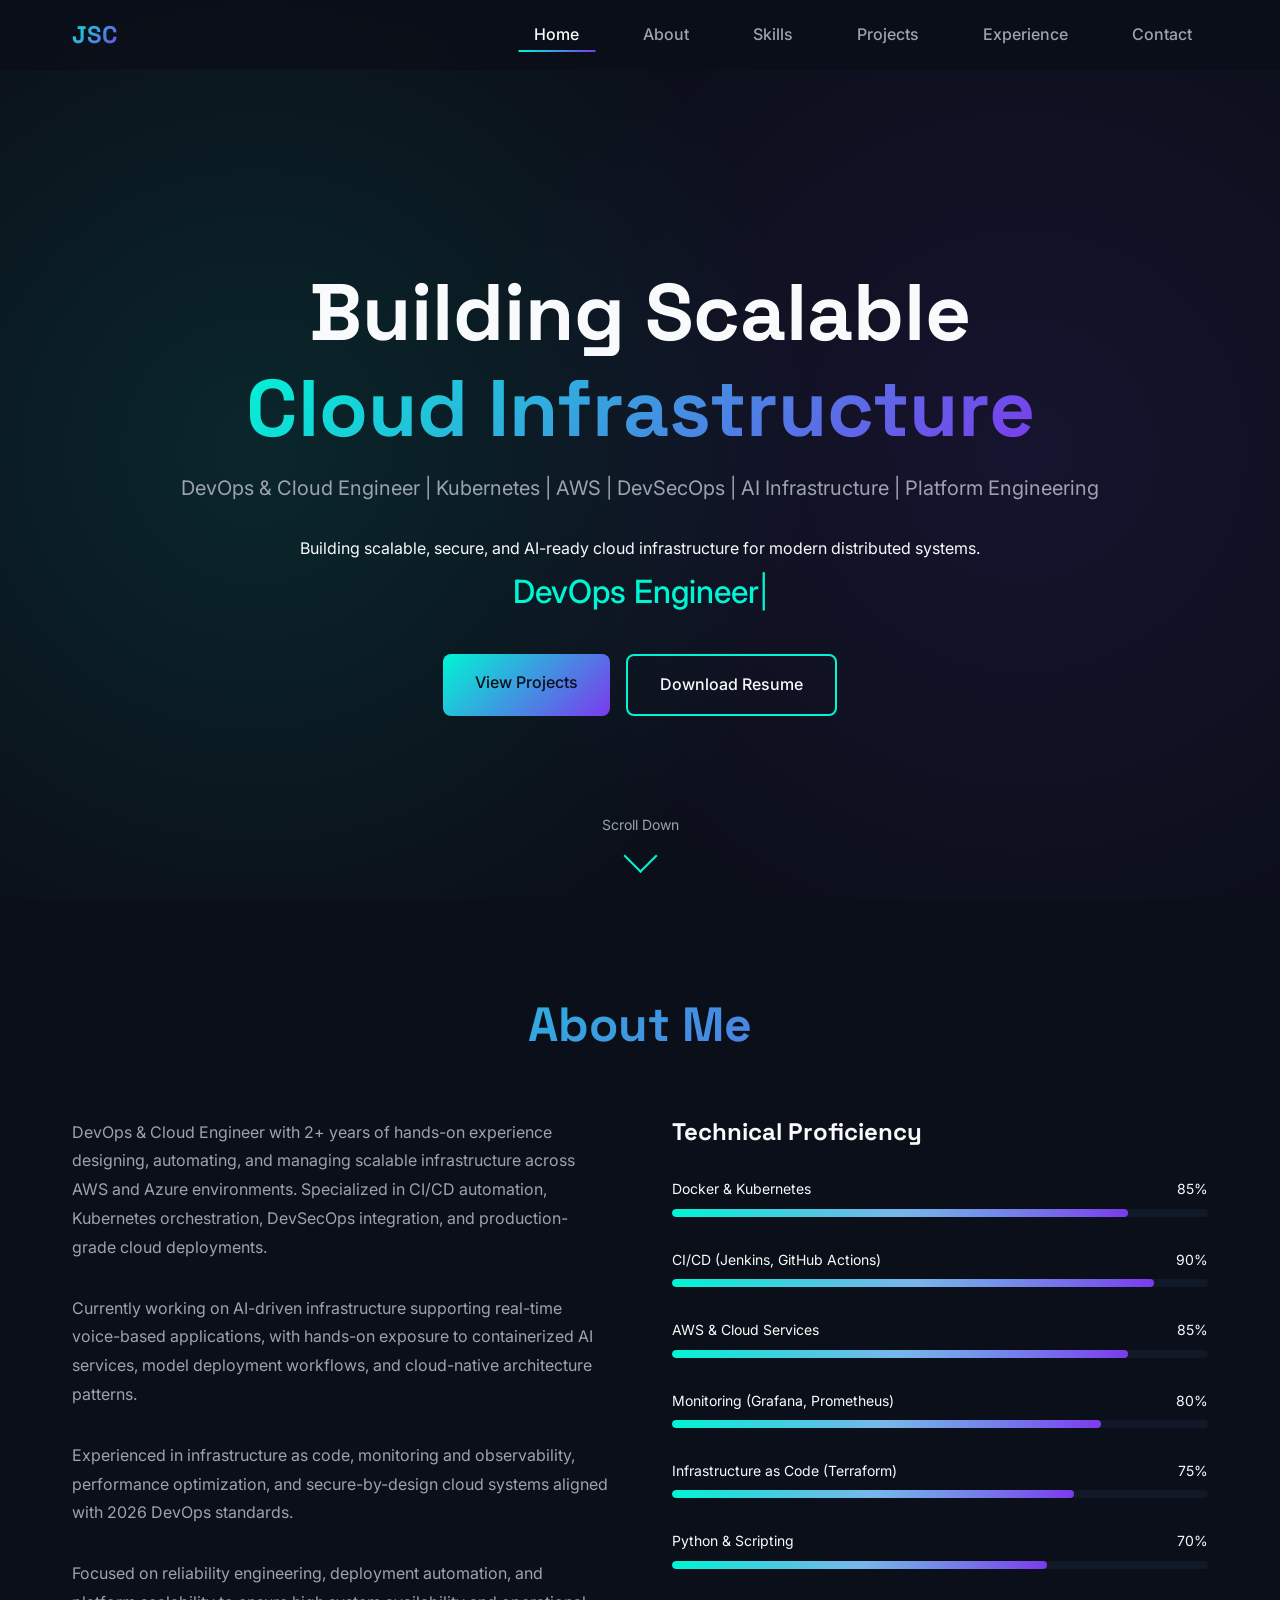
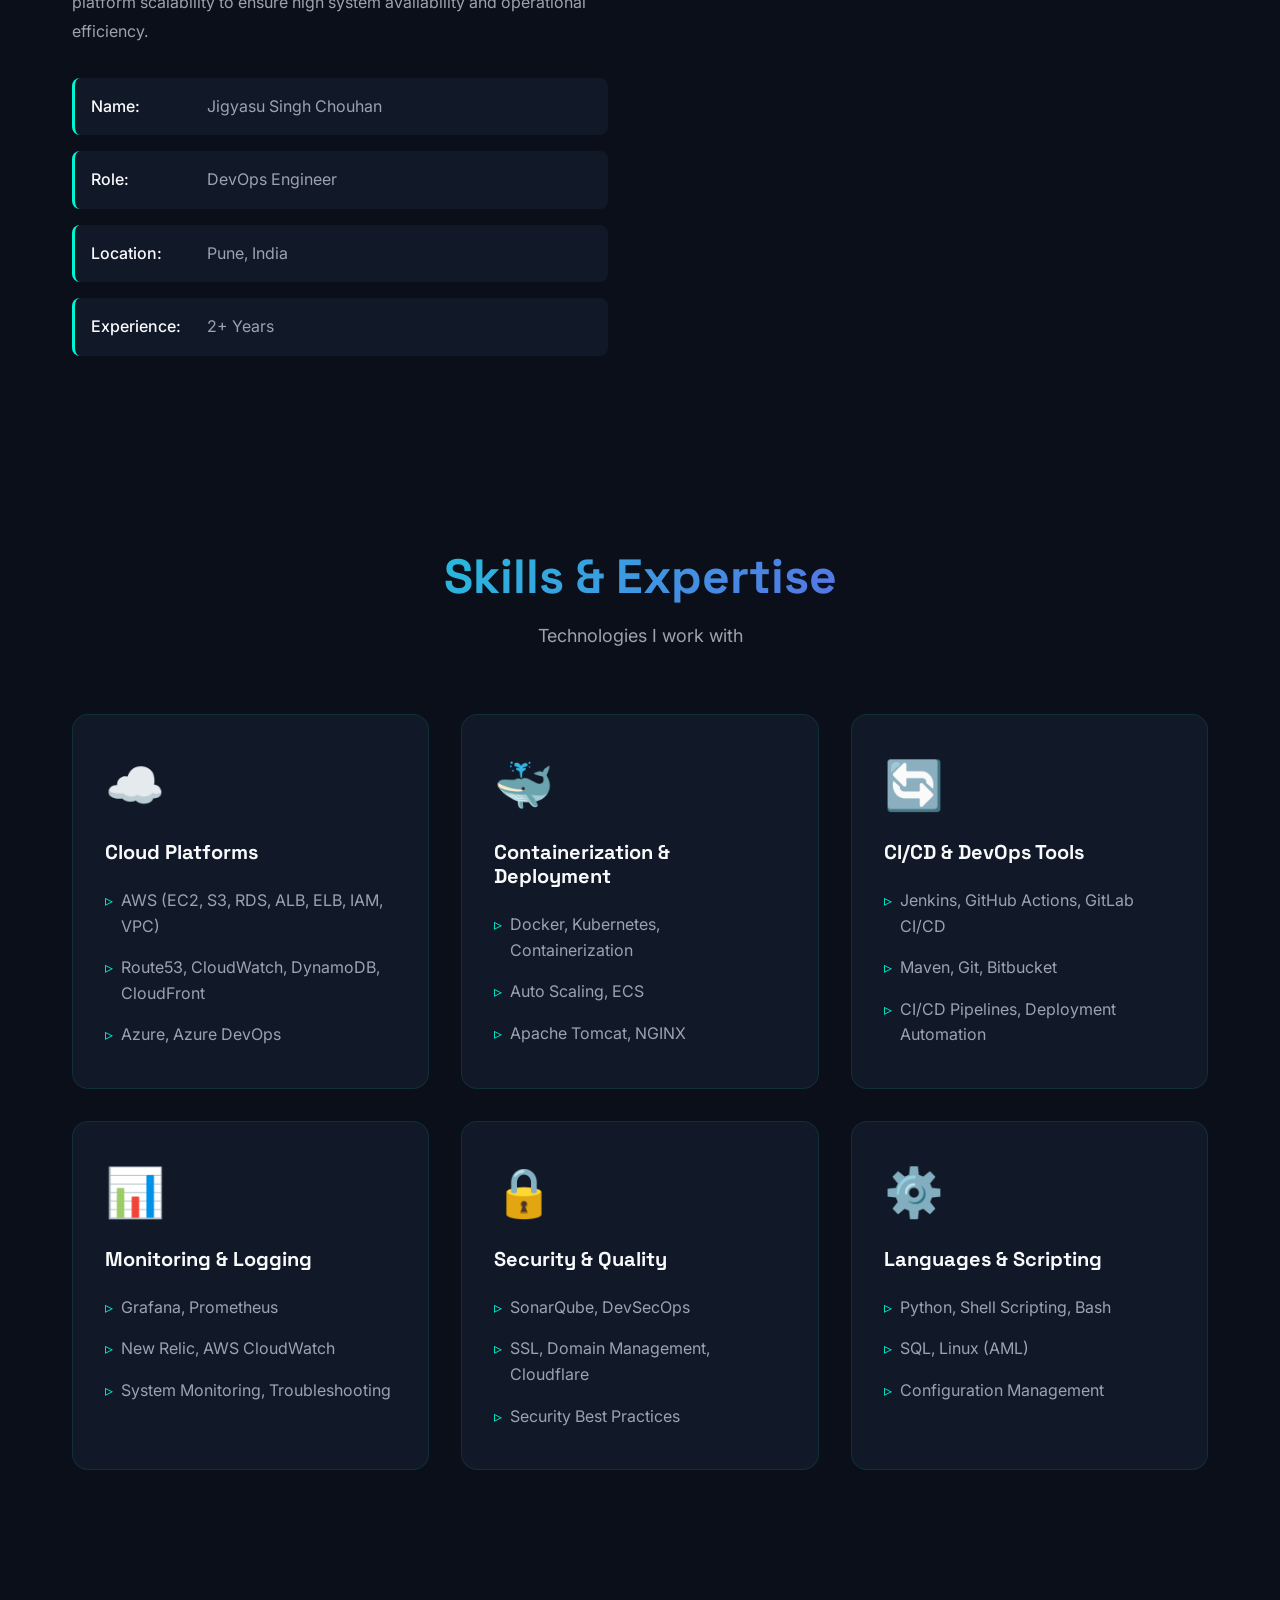
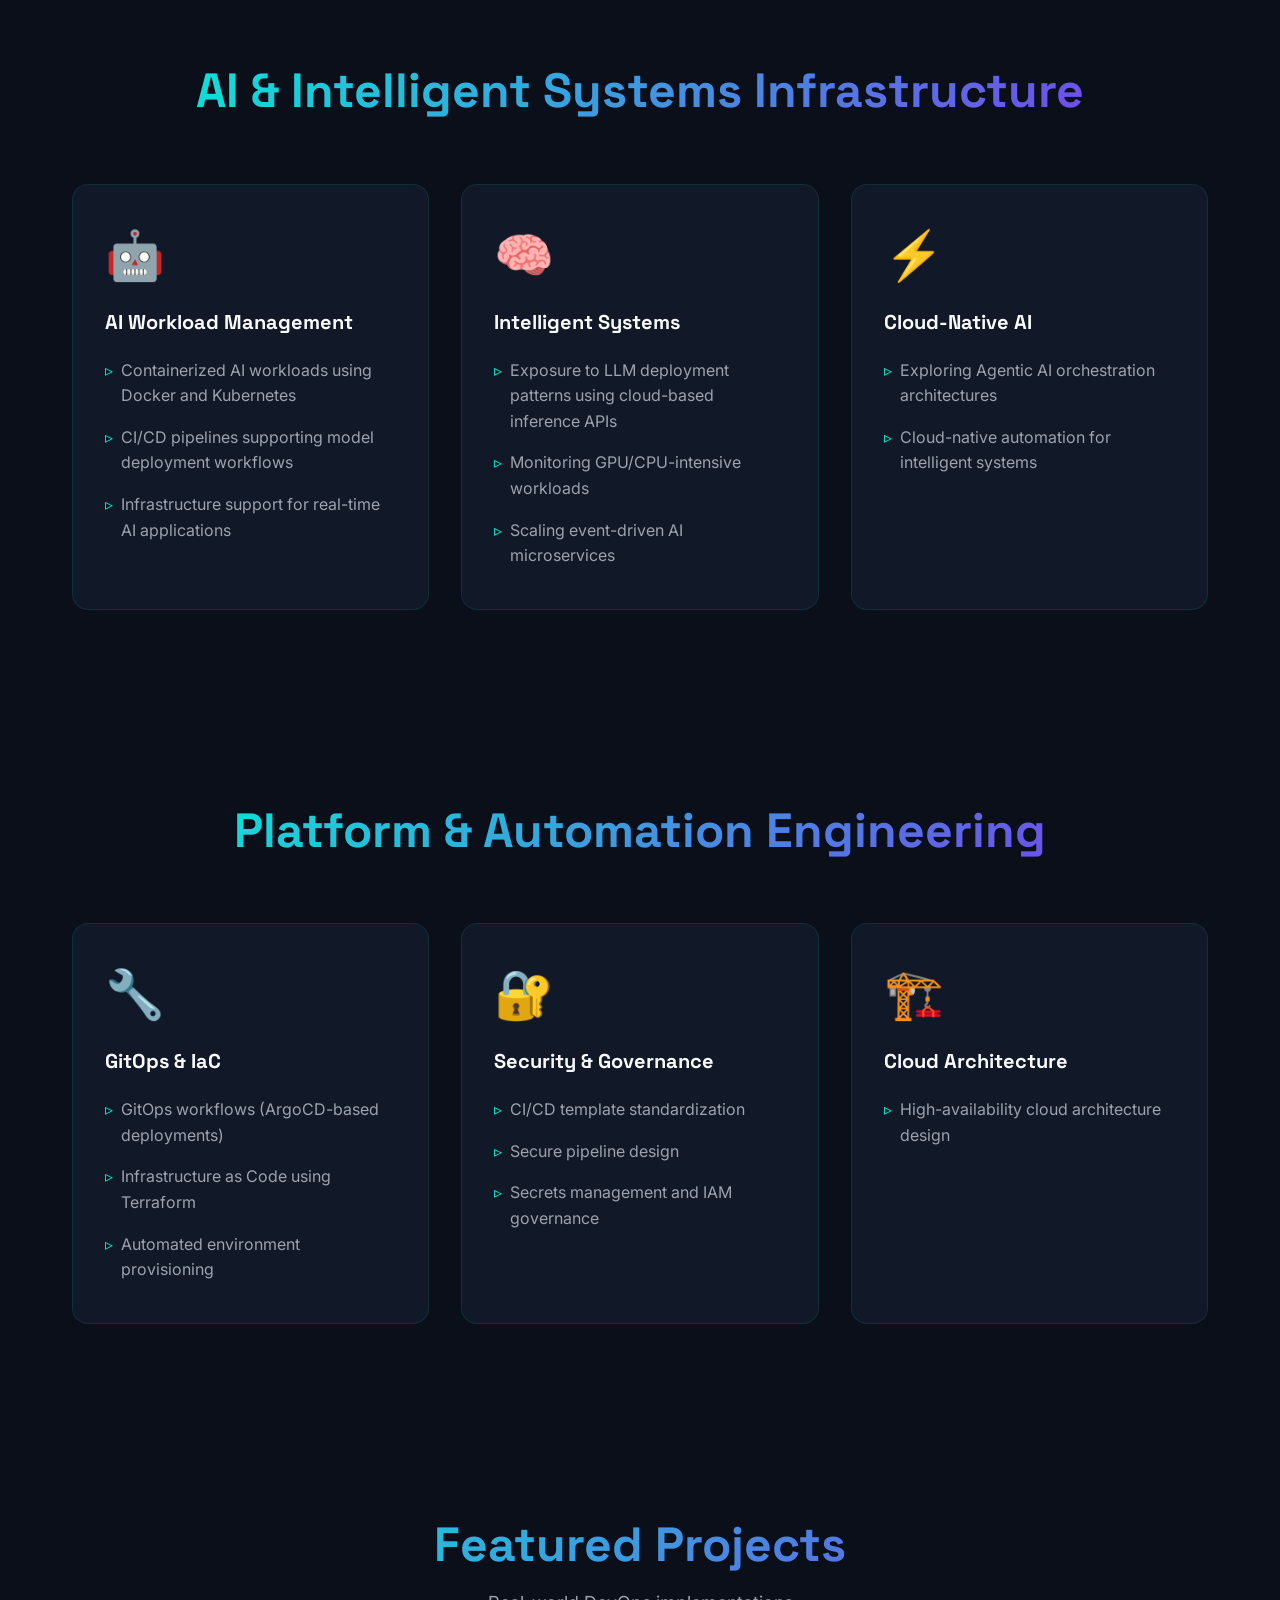
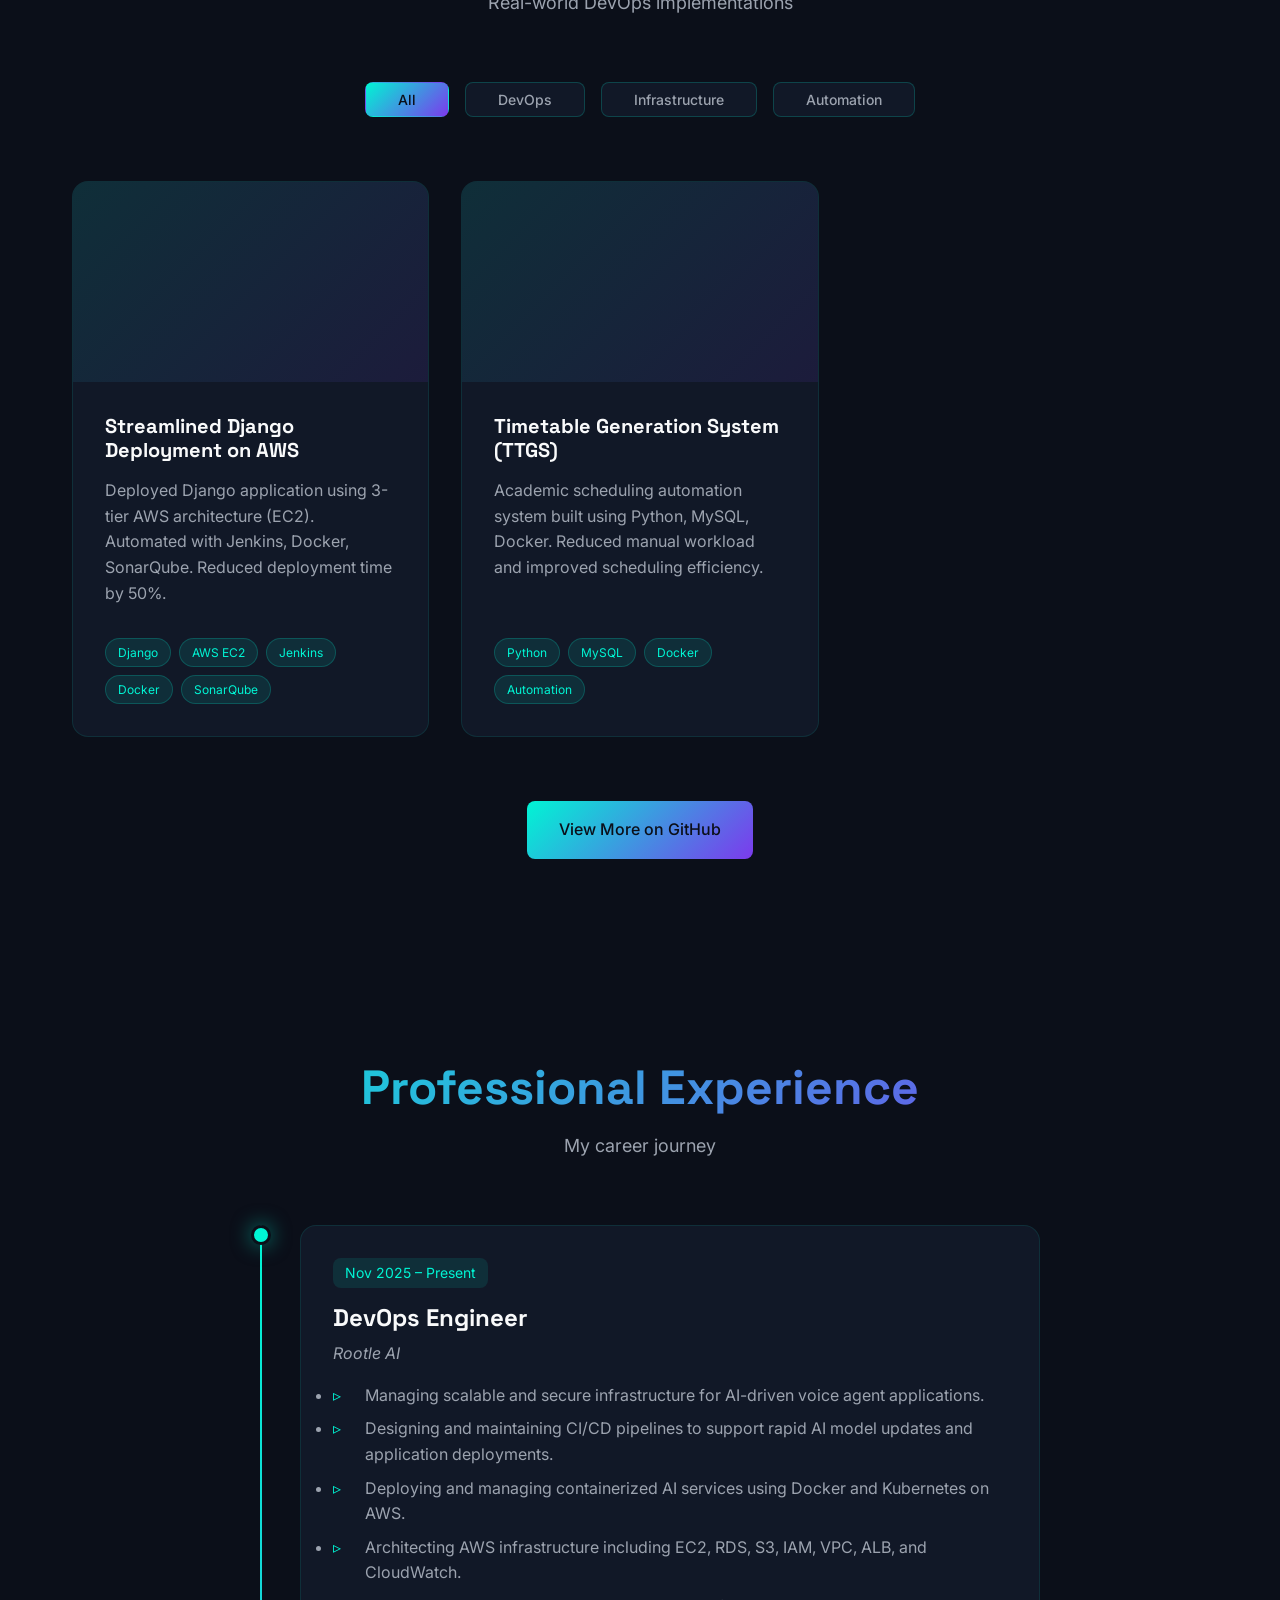
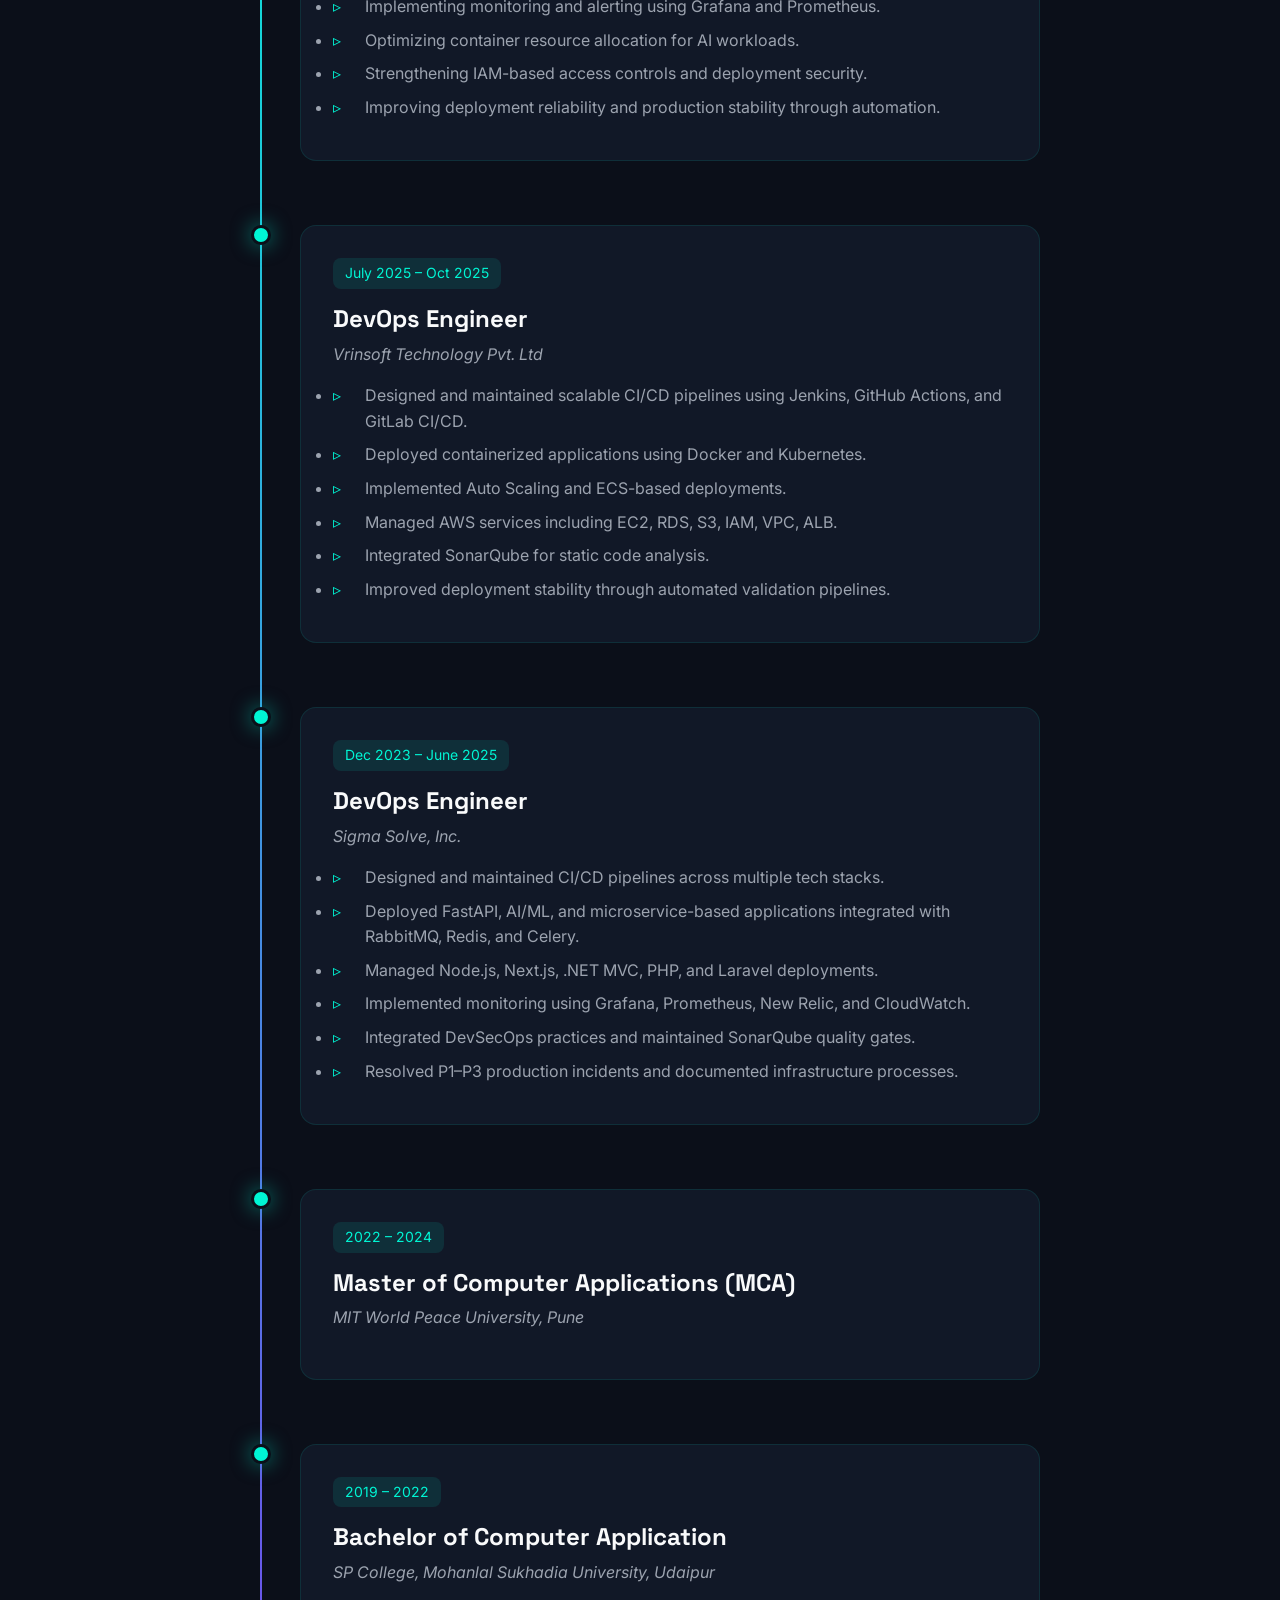
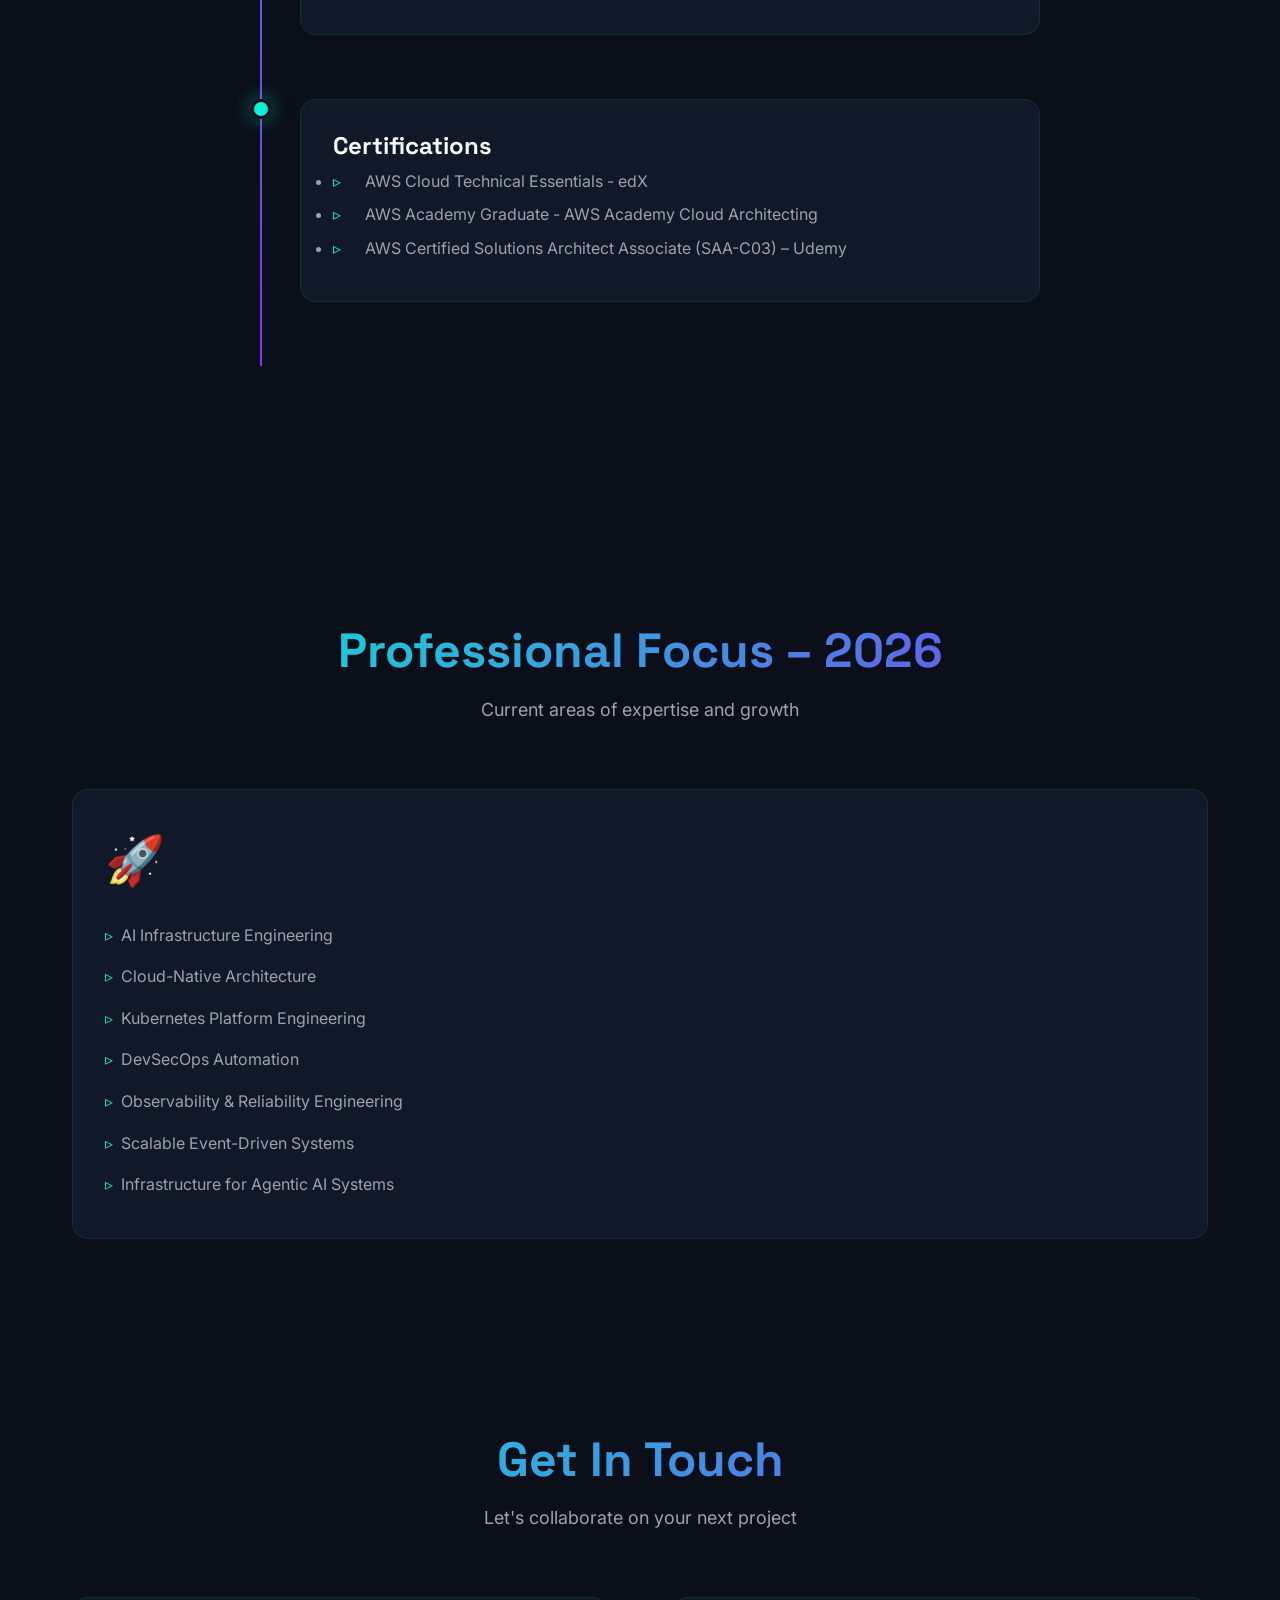
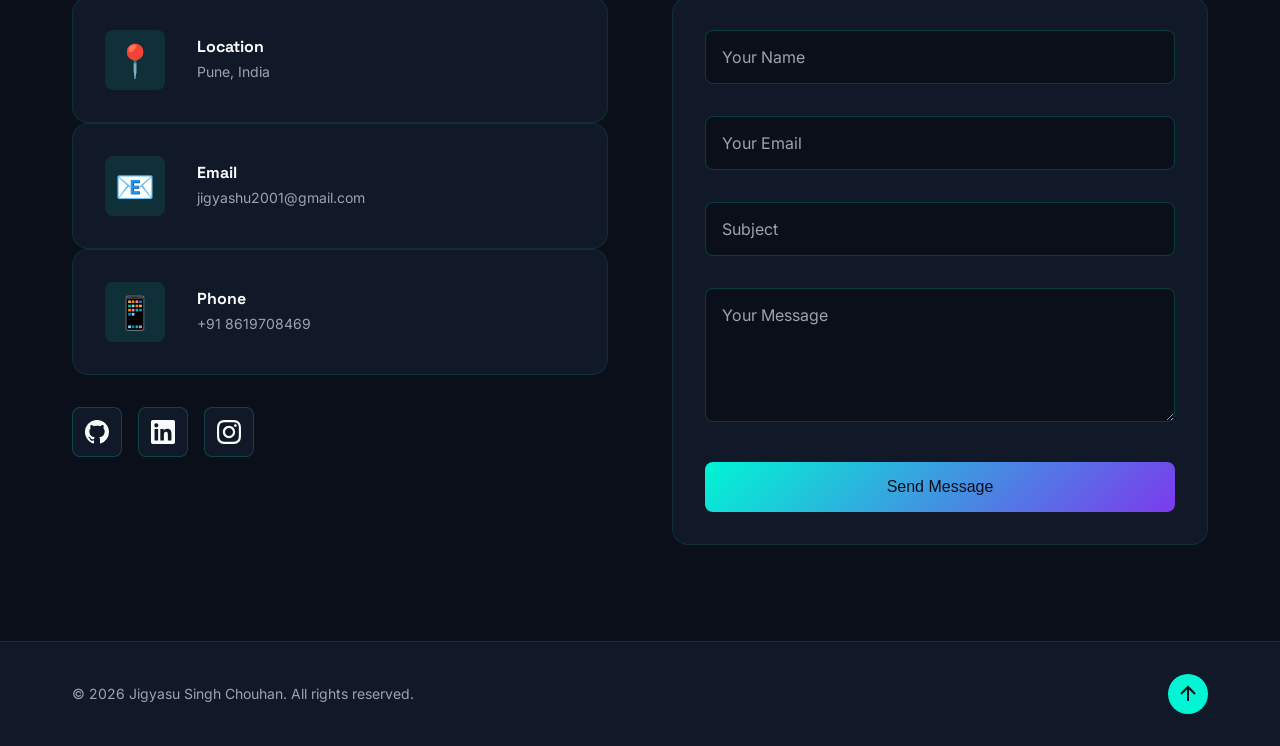
==== commit 23c66890: "Update portfolio with current professional information and experience Co-authored-by: Jigyasusinghch" ====
--- a/index.html
+++ b/index.html
@@ -55,7 +55,8 @@
                     Building Scalable<br>
                     <span class="gradient-text">Cloud Infrastructure</span>
                 </h1>
-                <p class="hero-subtitle">DevOps Engineer | AWS | Kubernetes | CI/CD | Security</p>
+                <p class="hero-subtitle">DevOps & Cloud Engineer | Kubernetes | AWS | DevSecOps | AI Infrastructure | Platform Engineering</p>
+                <p class="hero-credibility">Building scalable, secure, and AI-ready cloud infrastructure for modern distributed systems.</p>
                 <div class="typing-container">
                     <span class="typing-text" id="typing-text"></span>
                     <span class="cursor">|</span>
@@ -79,14 +80,16 @@
             <div class="about-grid">
                 <div class="about-text" data-aos="fade-right">
                     <p class="about-description">
-                        DevOps Engineer with ~2 years of experience in automating infrastructure, designing and managing scalable CI/CD pipelines, and deploying multi-stack applications on AWS and Azure. Proficient in containerization, configuration management, DevSecOps integration, monitoring, and production support. Experienced in optimizing release cycles, maintaining high system availability, resolving production issues, and implementing automation to enhance operational efficiency in Agile environments. Committed to reducing downtime and improving system reliability through proactive DevOps and security practices.
-                        DevOps Engineer with ~2 years of experience in automating infrastructure, designing and managing scalable CI/CD pipelines, and deploying multi-stack applications on AWS and Azure. Currently working in an AI-driven voice agents company, managing scalable and secure infrastructure for real-time AI applications.
+                        DevOps & Cloud Engineer with 2+ years of hands-on experience designing, automating, and managing scalable infrastructure across AWS and Azure environments. Specialized in CI/CD automation, Kubernetes orchestration, DevSecOps integration, and production-grade cloud deployments.
                     </p>
                     <p class="about-description">
-                        Proficient in containerization, Kubernetes orchestration, configuration management, DevSecOps integration, monitoring, and production support. Experienced in optimizing release cycles, maintaining high system availability, resolving production issues, and implementing automation to enhance operational efficiency in Agile environments.
+                        Currently working on AI-driven infrastructure supporting real-time voice-based applications, with hands-on exposure to containerized AI services, model deployment workflows, and cloud-native architecture patterns.
                     </p>
                     <p class="about-description">
-                        Committed to reducing downtime, strengthening security, and improving system reliability through proactive DevOps and cloud-native best practices.
+                        Experienced in infrastructure as code, monitoring and observability, performance optimization, and secure-by-design cloud systems aligned with 2026 DevOps standards.
+                    </p>
+                    <p class="about-description">
+                        Focused on reliability engineering, deployment automation, and platform scalability to ensure high system availability and operational efficiency.
                     </p>
                     <div class="about-info">
                         <div class="info-item">
@@ -112,10 +115,10 @@
                     <div class="skill-bar">
                         <div class="skill-info">
                             <span>Docker & Kubernetes</span>
-                            <span>90%</span>
+                            <span>85%</span>
                         </div>
                         <div class="skill-progress">
-                            <div class="skill-fill" data-width="90"></div>
+                            <div class="skill-fill" data-width="85"></div>
                         </div>
                     </div>
                     <div class="skill-bar">
@@ -130,37 +133,37 @@
                     <div class="skill-bar">
                         <div class="skill-info">
                             <span>AWS & Cloud Services</span>
-                            <span>75%</span>
+                            <span>85%</span>
                         </div>
                         <div class="skill-progress">
-                            <div class="skill-fill" data-width="75"></div>
+                            <div class="skill-fill" data-width="85"></div>
                         </div>
                     </div>
                     <div class="skill-bar">
                         <div class="skill-info">
                             <span>Monitoring (Grafana, Prometheus)</span>
-                            <span>70%</span>
+                            <span>80%</span>
                         </div>
                         <div class="skill-progress">
-                            <div class="skill-fill" data-width="70"></div>
+                            <div class="skill-fill" data-width="80"></div>
                         </div>
                     </div>
                     <div class="skill-bar">
                         <div class="skill-info">
                             <span>Infrastructure as Code (Terraform)</span>
-                            <span>60%</span>
+                            <span>75%</span>
                         </div>
                         <div class="skill-progress">
-                            <div class="skill-fill" data-width="60"></div>
+                            <div class="skill-fill" data-width="75"></div>
                         </div>
                     </div>
                     <div class="skill-bar">
                         <div class="skill-info">
                             <span>Python & Scripting</span>
-                            <span>60%</span>
+                            <span>70%</span>
                         </div>
                         <div class="skill-progress">
-                            <div class="skill-fill" data-width="60"></div>
+                            <div class="skill-fill" data-width="70"></div>
                         </div>
                     </div>
                 </div>
@@ -191,7 +194,7 @@
                     <div class="skill-icon">🐳</div>
                     <h3 class="skill-title">Containerization & Deployment</h3>
                     <ul class="skill-list">
-                        <li>Docker, Containerization</li>
+                        <li>Docker, Kubernetes, Containerization</li>
                         <li>Auto Scaling, ECS</li>
                         <li>Apache Tomcat, NGINX</li>
                     </ul>
@@ -238,6 +241,75 @@
                         <li>Python, Shell Scripting, Bash</li>
                         <li>SQL, Linux (AML)</li>
                         <li>Configuration Management</li>
+                    </ul>
+                </div>
+            </div>
+        </div>
+    </section>
+
+    <!-- AI & Intelligent Systems Infrastructure Section -->
+    <section id="ai-infrastructure" class="skills section">
+        <div class="container">
+            <h2 class="section-title" data-aos="fade-up">AI & Intelligent Systems Infrastructure</h2>
+            <div class="skills-grid">
+                <div class="skill-card" data-aos="zoom-in" data-aos-delay="100">
+                    <div class="skill-icon">🤖</div>
+                    <h3 class="skill-title">AI Workload Management</h3>
+                    <ul class="skill-list">
+                        <li>Containerized AI workloads using Docker and Kubernetes</li>
+                        <li>CI/CD pipelines supporting model deployment workflows</li>
+                        <li>Infrastructure support for real-time AI applications</li>
+                    </ul>
+                </div>
+                <div class="skill-card" data-aos="zoom-in" data-aos-delay="200">
+                    <div class="skill-icon">🧠</div>
+                    <h3 class="skill-title">Intelligent Systems</h3>
+                    <ul class="skill-list">
+                        <li>Exposure to LLM deployment patterns using cloud-based inference APIs</li>
+                        <li>Monitoring GPU/CPU-intensive workloads</li>
+                        <li>Scaling event-driven AI microservices</li>
+                    </ul>
+                </div>
+                <div class="skill-card" data-aos="zoom-in" data-aos-delay="300">
+                    <div class="skill-icon">⚡</div>
+                    <h3 class="skill-title">Cloud-Native AI</h3>
+                    <ul class="skill-list">
+                        <li>Exploring Agentic AI orchestration architectures</li>
+                        <li>Cloud-native automation for intelligent systems</li>
+                    </ul>
+                </div>
+            </div>
+        </div>
+    </section>
+
+    <!-- Platform & Automation Engineering Section -->
+    <section id="platform-engineering" class="skills section">
+        <div class="container">
+            <h2 class="section-title" data-aos="fade-up">Platform & Automation Engineering</h2>
+            <div class="skills-grid">
+                <div class="skill-card" data-aos="zoom-in" data-aos-delay="100">
+                    <div class="skill-icon">🔧</div>
+                    <h3 class="skill-title">GitOps & IaC</h3>
+                    <ul class="skill-list">
+                        <li>GitOps workflows (ArgoCD-based deployments)</li>
+                        <li>Infrastructure as Code using Terraform</li>
+                        <li>Automated environment provisioning</li>
+                    </ul>
+                </div>
+                <div class="skill-card" data-aos="zoom-in" data-aos-delay="200">
+                    <div class="skill-icon">🔐</div>
+                    <h3 class="skill-title">Security & Governance</h3>
+                    <ul class="skill-list">
+                        <li>CI/CD template standardization</li>
+                        <li>Secure pipeline design</li>
+                        <li>Secrets management and IAM governance</li>
+                    </ul>
+                </div>
+                <div class="skill-card" data-aos="zoom-in" data-aos-delay="300">
+                    <div class="skill-icon">🏗️</div>
+                    <h3 class="skill-title">Cloud Architecture</h3>
+                    <ul class="skill-list">
+                        <li>High-availability cloud architecture design</li>
                     </ul>
                 </div>
             </div>
@@ -325,30 +397,45 @@
             <p class="section-subtitle" data-aos="fade-up">My career journey</p>
             
             <div class="timeline">
-                <!-- Experience 1 -->
+                <!-- Experience 1 - Rootle AI -->
                 <div class="timeline-item" data-aos="fade-up">
                     <div class="timeline-dot"></div>
                     <div class="timeline-content">
-                        <div class="timeline-date">July 2025 – Present</div>
+                        <div class="timeline-date">Nov 2025 – Present</div>
+                        <h3 class="timeline-title">DevOps Engineer</h3>
+                        <div class="timeline-company">Rootle AI</div>
+                        <ul class="timeline-description">
+                            <li>Managing scalable and secure infrastructure for AI-driven voice agent applications.</li>
+                            <li>Designing and maintaining CI/CD pipelines to support rapid AI model updates and application deployments.</li>
+                            <li>Deploying and managing containerized AI services using Docker and Kubernetes on AWS.</li>
+                            <li>Architecting AWS infrastructure including EC2, RDS, S3, IAM, VPC, ALB, and CloudWatch.</li>
+                            <li>Implementing monitoring and alerting using Grafana and Prometheus.</li>
+                            <li>Optimizing container resource allocation for AI workloads.</li>
+                            <li>Strengthening IAM-based access controls and deployment security.</li>
+                            <li>Improving deployment reliability and production stability through automation.</li>
+                        </ul>
+                    </div>
+                </div>
+
+                <!-- Experience 2 - Vrinsoft -->
+                <div class="timeline-item" data-aos="fade-up">
+                    <div class="timeline-dot"></div>
+                    <div class="timeline-content">
+                        <div class="timeline-date">July 2025 – Oct 2025</div>
                         <h3 class="timeline-title">DevOps Engineer</h3>
                         <div class="timeline-company">Vrinsoft Technology Pvt. Ltd</div>
                         <ul class="timeline-description">
-                            <li>Designed and maintained scalable CI/CD pipelines using Jenkins, GitHub Actions, and GitLab CI/CD for production-grade applications.</li>
-                            <li>Implemented Auto Scaling and ECS deployments to ensure high availability and efficient resource utilization.</li>
-                            <li>Enforced code quality and static code analysis using SonarQube, improving reliability and maintainability of applications.</li>
-                            <li>Working as a DevOps Engineer in an AI-driven voice agents company, managing scalable and secure infrastructure for real-time AI applications.</li>
-                            <li>Designed and maintained CI/CD pipelines to support rapid AI model updates and application deployments.</li>
-                            <li>Deployed and managed containerized AI services using Docker and Kubernetes on AWS.</li>
-                            <li>Managed AWS infrastructure including EC2, RDS, S3, IAM, VPC, ALB, and CloudWatch to ensure high availability and low-latency performance.</li>
-                            <li>Implemented monitoring and alerting using Grafana and Prometheus.</li>
-                            <li>Optimized resource utilization for AI workloads.</li>
-                            <li>Strengthened IAM-based security controls.</li>
-                            <li>Improved deployment reliability and production stability for AI environments.</li>
+                            <li>Designed and maintained scalable CI/CD pipelines using Jenkins, GitHub Actions, and GitLab CI/CD.</li>
+                            <li>Deployed containerized applications using Docker and Kubernetes.</li>
+                            <li>Implemented Auto Scaling and ECS-based deployments.</li>
+                            <li>Managed AWS services including EC2, RDS, S3, IAM, VPC, ALB.</li>
+                            <li>Integrated SonarQube for static code analysis.</li>
+                            <li>Improved deployment stability through automated validation pipelines.</li>
                         </ul>
                     </div>
                 </div>
 
-                <!-- Experience 2 -->
+                <!-- Experience 3 - Sigma Solve -->
                 <div class="timeline-item" data-aos="fade-up">
                     <div class="timeline-dot"></div>
                     <div class="timeline-content">
@@ -356,29 +443,12 @@
                         <h3 class="timeline-title">DevOps Engineer</h3>
                         <div class="timeline-company">Sigma Solve, Inc.</div>
                         <ul class="timeline-description">
-                            <li>Designed and maintained scalable CI/CD pipelines using Jenkins, GitHub Actions, and GitLab CI/CD.</li>
-                            <li>Deployed FastAPI, AI/ML, microservices integrated with RabbitMQ, Redis, Celery.</li>
-                            <li>Deployed .NET MVC applications with SQL Server.</li>
-                            <li>Managed Node.js, Next.js, monolithic and microservice deployments.</li>
-                            <li>Deployed PHP & Laravel applications with custom CI/CD.</li>
-                            <li>Used AWS DevOps services for WordPress deployments.</li>
-                            <li>Implemented monitoring with Grafana, Prometheus, New Relic, CloudWatch.</li>
-                            <li>Integrated DevSecOps practices in pipelines.</li>
-                            <li>Maintained SonarQube quality gates.</li>
-                            <li>Resolved P1–P3 production incidents.</li>
-                            <li>Documented pipelines and infrastructure processes.</li>
-                            <li>Supported blockchain deployments focusing on scalability and security.</li>
+                            <li>Designed and maintained CI/CD pipelines across multiple tech stacks.</li>
                             <li>Deployed FastAPI, AI/ML, and microservice-based applications integrated with RabbitMQ, Redis, and Celery.</li>
-                            <li>Successfully deployed .NET MVC applications with SQL Server integrations.</li>
-                            <li>Managed Node.js, Next.js, monolithic, and microservice deployments.</li>
-                            <li>Deployed PHP and Laravel applications using custom CI/CD workflows.</li>
-                            <li>Used AWS DevOps services to deploy WordPress applications.</li>
-                            <li>Configured monitoring using Grafana, Prometheus, New Relic, and CloudWatch.</li>
-                            <li>Integrated DevSecOps practices into pipelines.</li>
-                            <li>Enforced static code analysis using SonarQube.</li>
-                            <li>Resolved P1–P3 production incidents with minimal downtime.</li>
-                            <li>Documented infrastructure, pipelines, and deployment processes.</li>
-                            <li>Supported blockchain deployments focusing on scalability and infrastructure resilience.</li>
+                            <li>Managed Node.js, Next.js, .NET MVC, PHP, and Laravel deployments.</li>
+                            <li>Implemented monitoring using Grafana, Prometheus, New Relic, and CloudWatch.</li>
+                            <li>Integrated DevSecOps practices and maintained SonarQube quality gates.</li>
+                            <li>Resolved P1–P3 production incidents and documented infrastructure processes.</li>
                         </ul>
                     </div>
                 </div>
@@ -414,6 +484,28 @@
                             <li>AWS Certified Solutions Architect Associate (SAA-C03) – Udemy</li>
                         </ul>
                     </div>
+                </div>
+            </div>
+        </div>
+    </section>
+
+    <!-- Professional Focus - 2026 Section -->
+    <section id="professional-focus" class="skills section">
+        <div class="container">
+            <h2 class="section-title" data-aos="fade-up">Professional Focus – 2026</h2>
+            <p class="section-subtitle" data-aos="fade-up">Current areas of expertise and growth</p>
+            <div class="skills-grid">
+                <div class="skill-card" data-aos="zoom-in" data-aos-delay="100">
+                    <div class="skill-icon">🚀</div>
+                    <ul class="skill-list">
+                        <li>AI Infrastructure Engineering</li>
+                        <li>Cloud-Native Architecture</li>
+                        <li>Kubernetes Platform Engineering</li>
+                        <li>DevSecOps Automation</li>
+                        <li>Observability & Reliability Engineering</li>
+                        <li>Scalable Event-Driven Systems</li>
+                        <li>Infrastructure for Agentic AI Systems</li>
+                    </ul>
                 </div>
             </div>
         </div>
@@ -495,7 +587,7 @@
     <footer class="footer">
         <div class="container">
             <div class="footer-content">
-                <p>&copy; 2024 Jigyasu Singh Chouhan. All rights reserved.</p>
+                <p>&copy; 2026 Jigyasu Singh Chouhan. All rights reserved.</p>
                 <button id="back-to-top" class="back-to-top" aria-label="Back to top">
                     <svg width="24" height="24" viewBox="0 0 24 24" fill="none" stroke="currentColor" stroke-width="2">
                         <path d="M12 19V5M5 12l7-7 7 7"/>
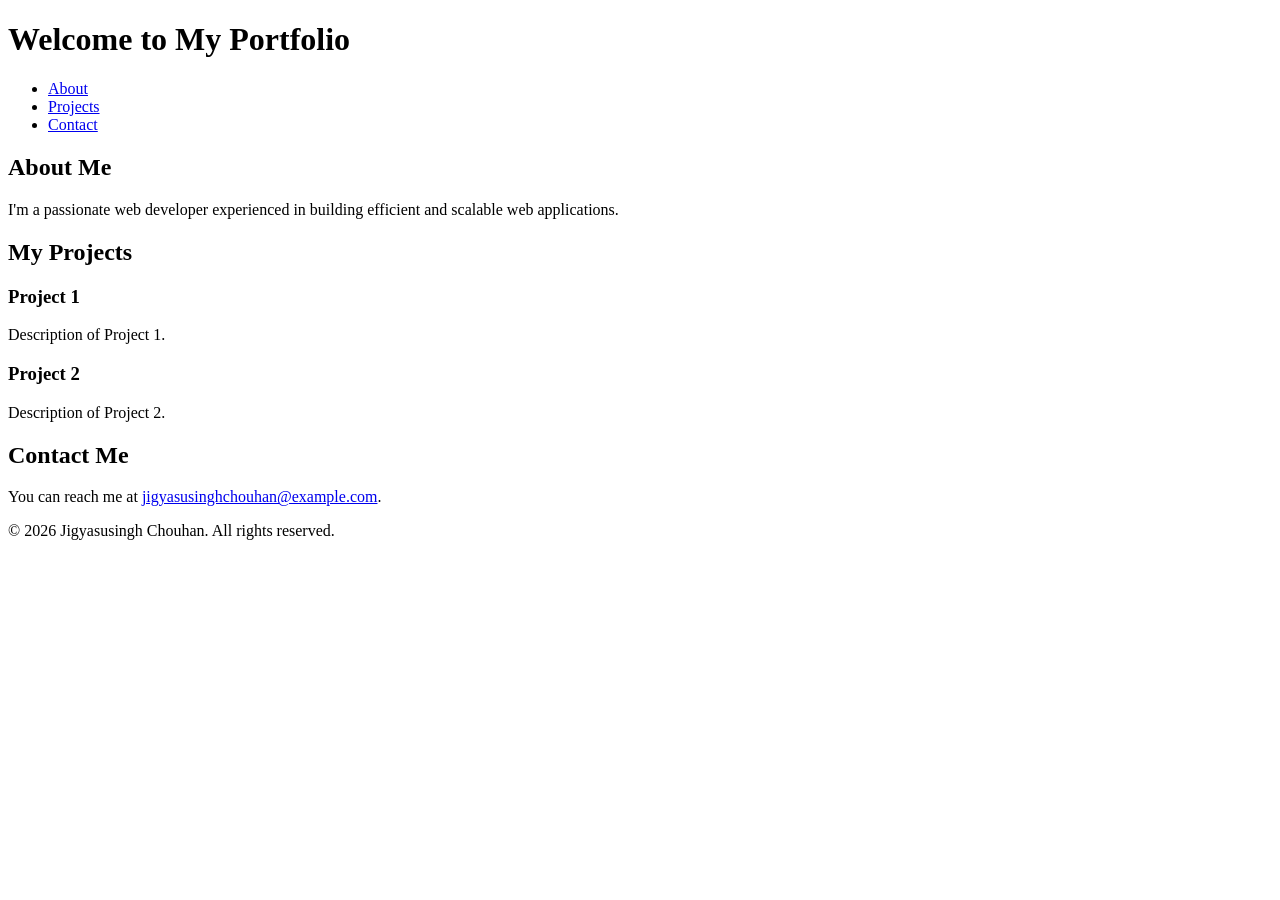
==== commit cab2343f: "Optimize portfolio: Production-ready HTML with SEO, accessibility, performance" ====
--- a/index.html
+++ b/index.html
@@ -3,604 +3,46 @@
 <head>
     <meta charset="UTF-8">
     <meta name="viewport" content="width=device-width, initial-scale=1.0">
-    <meta name="description" content="Jigyasu Singh Chouhan - DevOps Engineer specializing in Cloud Infrastructure, Kubernetes, CI/CD, and AWS">
-    <meta name="keywords" content="DevOps, Cloud Engineer, AWS, Kubernetes, CI/CD, Infrastructure, Terraform, Docker">
-    <meta name="author" content="Jigyasu Singh Chouhan">
-    
-    <!-- Open Graph Meta Tags -->
-    <meta property="og:title" content="Jigyasu Singh Chouhan - DevOps Engineer">
-    <meta property="og:description" content="Building Scalable Cloud Infrastructure | AWS | Kubernetes | CI/CD">
-    <meta property="og:type" content="website">
-    
-    <title>Jigyasu Singh Chouhan | DevOps Engineer</title>
-    
-    <!-- Favicon -->
-    <link rel="icon" type="image/svg+xml" href="data:image/svg+xml,%3Csvg xmlns='http://www.w3.org/2000/svg' viewBox='0 0 100 100'%3E%3Ctext y='.9em' font-size='90'%3E🚀%3C/text%3E%3C/svg%3E">
-    
-    <!-- Google Fonts -->
-    <link rel="preconnect" href="https://fonts.googleapis.com">
-    <link rel="preconnect" href="https://fonts.gstatic.com" crossorigin>
-    <link href="https://fonts.googleapis.com/css2?family=Space+Grotesk:wght@700&family=Inter:wght@400;500&display=swap" rel="stylesheet">
-    
-    <!-- Styles -->
-    <link rel="stylesheet" href="style.css">
+    <meta name="description" content="Portfolio of Jigyasusingh Chouhan, showcasing projects and skills in web development and design">
+    <title>Jigyasusingh Chouhan - Portfolio</title>
+    <link rel="stylesheet" href="styles.css">
+    <link rel="icon" href="favicon.ico" type="image/x-icon">
+    <script defer src="script.js"></script>
 </head>
 <body>
-    <!-- Navigation -->
-    <nav class="navbar" id="navbar">
-        <div class="container">
-            <a href="#hero" class="logo">JSC</a>
-            <ul class="nav-menu" id="nav-menu">
-                <li><a href="#hero" class="nav-link">Home</a></li>
-                <li><a href="#about" class="nav-link">About</a></li>
-                <li><a href="#skills" class="nav-link">Skills</a></li>
-                <li><a href="#projects" class="nav-link">Projects</a></li>
-                <li><a href="#experience" class="nav-link">Experience</a></li>
-                <li><a href="#contact" class="nav-link">Contact</a></li>
+    <header>
+        <h1>Welcome to My Portfolio</h1>
+        <nav>
+            <ul>
+                <li><a href="#about">About</a></li>
+                <li><a href="#projects">Projects</a></li>
+                <li><a href="#contact">Contact</a></li>
             </ul>
-            <div class="hamburger" id="hamburger">
-                <span></span>
-                <span></span>
-                <span></span>
-            </div>
-        </div>
-    </nav>
-
-    <!-- Hero Section -->
-    <section id="hero" class="hero">
-        <div class="hero-background"></div>
-        <div class="container hero-content">
-            <div class="hero-text">
-                <h1 class="hero-title">
-                    Building Scalable<br>
-                    <span class="gradient-text">Cloud Infrastructure</span>
-                </h1>
-                <p class="hero-subtitle">DevOps & Cloud Engineer | Kubernetes | AWS | DevSecOps | AI Infrastructure | Platform Engineering</p>
-                <p class="hero-credibility">Building scalable, secure, and AI-ready cloud infrastructure for modern distributed systems.</p>
-                <div class="typing-container">
-                    <span class="typing-text" id="typing-text"></span>
-                    <span class="cursor">|</span>
-                </div>
-                <div class="hero-buttons">
-                    <a href="#projects" class="btn btn-primary">View Projects</a>
-                    <a href="https://drive.google.com/file/d/1S3k8vHTS0z_-tklcF8lTIOASkm7AjKSv/view?usp=sharing" target="_blank" class="btn btn-secondary">Download Resume</a>
-                </div>
-            </div>
-        </div>
-        <div class="scroll-indicator">
-            <span>Scroll Down</span>
-            <div class="scroll-arrow"></div>
-        </div>
-    </section>
-
-    <!-- About Section -->
-    <section id="about" class="about section">
-        <div class="container">
-            <h2 class="section-title" data-aos="fade-up">About Me</h2>
-            <div class="about-grid">
-                <div class="about-text" data-aos="fade-right">
-                    <p class="about-description">
-                        DevOps & Cloud Engineer with 2+ years of hands-on experience designing, automating, and managing scalable infrastructure across AWS and Azure environments. Specialized in CI/CD automation, Kubernetes orchestration, DevSecOps integration, and production-grade cloud deployments.
-                    </p>
-                    <p class="about-description">
-                        Currently working on AI-driven infrastructure supporting real-time voice-based applications, with hands-on exposure to containerized AI services, model deployment workflows, and cloud-native architecture patterns.
-                    </p>
-                    <p class="about-description">
-                        Experienced in infrastructure as code, monitoring and observability, performance optimization, and secure-by-design cloud systems aligned with 2026 DevOps standards.
-                    </p>
-                    <p class="about-description">
-                        Focused on reliability engineering, deployment automation, and platform scalability to ensure high system availability and operational efficiency.
-                    </p>
-                    <div class="about-info">
-                        <div class="info-item">
-                            <span class="info-label">Name:</span>
-                            <span class="info-value">Jigyasu Singh Chouhan</span>
-                        </div>
-                        <div class="info-item">
-                            <span class="info-label">Role:</span>
-                            <span class="info-value">DevOps Engineer</span>
-                        </div>
-                        <div class="info-item">
-                            <span class="info-label">Location:</span>
-                            <span class="info-value">Pune, India</span>
-                        </div>
-                        <div class="info-item">
-                            <span class="info-label">Experience:</span>
-                            <span class="info-value">2+ Years</span>
-                        </div>
-                    </div>
-                </div>
-                <div class="about-skills" data-aos="fade-left">
-                    <h3 class="skills-heading">Technical Proficiency</h3>
-                    <div class="skill-bar">
-                        <div class="skill-info">
-                            <span>Docker & Kubernetes</span>
-                            <span>85%</span>
-                        </div>
-                        <div class="skill-progress">
-                            <div class="skill-fill" data-width="85"></div>
-                        </div>
-                    </div>
-                    <div class="skill-bar">
-                        <div class="skill-info">
-                            <span>CI/CD (Jenkins, GitHub Actions)</span>
-                            <span>90%</span>
-                        </div>
-                        <div class="skill-progress">
-                            <div class="skill-fill" data-width="90"></div>
-                        </div>
-                    </div>
-                    <div class="skill-bar">
-                        <div class="skill-info">
-                            <span>AWS & Cloud Services</span>
-                            <span>85%</span>
-                        </div>
-                        <div class="skill-progress">
-                            <div class="skill-fill" data-width="85"></div>
-                        </div>
-                    </div>
-                    <div class="skill-bar">
-                        <div class="skill-info">
-                            <span>Monitoring (Grafana, Prometheus)</span>
-                            <span>80%</span>
-                        </div>
-                        <div class="skill-progress">
-                            <div class="skill-fill" data-width="80"></div>
-                        </div>
-                    </div>
-                    <div class="skill-bar">
-                        <div class="skill-info">
-                            <span>Infrastructure as Code (Terraform)</span>
-                            <span>75%</span>
-                        </div>
-                        <div class="skill-progress">
-                            <div class="skill-fill" data-width="75"></div>
-                        </div>
-                    </div>
-                    <div class="skill-bar">
-                        <div class="skill-info">
-                            <span>Python & Scripting</span>
-                            <span>70%</span>
-                        </div>
-                        <div class="skill-progress">
-                            <div class="skill-fill" data-width="70"></div>
-                        </div>
-                    </div>
-                </div>
-            </div>
-        </div>
-    </section>
-
-    <!-- Skills Section -->
-    <section id="skills" class="skills section">
-        <div class="container">
-            <h2 class="section-title" data-aos="fade-up">Skills & Expertise</h2>
-            <p class="section-subtitle" data-aos="fade-up">Technologies I work with</p>
-            
-            <div class="skills-grid">
-                <!-- Cloud -->
-                <div class="skill-card" data-aos="zoom-in" data-aos-delay="100">
-                    <div class="skill-icon">☁️</div>
-                    <h3 class="skill-title">Cloud Platforms</h3>
-                    <ul class="skill-list">
-                        <li>AWS (EC2, S3, RDS, ALB, ELB, IAM, VPC)</li>
-                        <li>Route53, CloudWatch, DynamoDB, CloudFront</li>
-                        <li>Azure, Azure DevOps</li>
-                    </ul>
-                </div>
-
-                <!-- Containers -->
-                <div class="skill-card" data-aos="zoom-in" data-aos-delay="200">
-                    <div class="skill-icon">🐳</div>
-                    <h3 class="skill-title">Containerization & Deployment</h3>
-                    <ul class="skill-list">
-                        <li>Docker, Kubernetes, Containerization</li>
-                        <li>Auto Scaling, ECS</li>
-                        <li>Apache Tomcat, NGINX</li>
-                    </ul>
-                </div>
-
-                <!-- CI/CD -->
-                <div class="skill-card" data-aos="zoom-in" data-aos-delay="300">
-                    <div class="skill-icon">🔄</div>
-                    <h3 class="skill-title">CI/CD & DevOps Tools</h3>
-                    <ul class="skill-list">
-                        <li>Jenkins, GitHub Actions, GitLab CI/CD</li>
-                        <li>Maven, Git, Bitbucket</li>
-                        <li>CI/CD Pipelines, Deployment Automation</li>
-                    </ul>
-                </div>
-
-                <!-- Monitoring -->
-                <div class="skill-card" data-aos="zoom-in" data-aos-delay="400">
-                    <div class="skill-icon">📊</div>
-                    <h3 class="skill-title">Monitoring & Logging</h3>
-                    <ul class="skill-list">
-                        <li>Grafana, Prometheus</li>
-                        <li>New Relic, AWS CloudWatch</li>
-                        <li>System Monitoring, Troubleshooting</li>
-                    </ul>
-                </div>
-
-                <!-- Security -->
-                <div class="skill-card" data-aos="zoom-in" data-aos-delay="500">
-                    <div class="skill-icon">🔒</div>
-                    <h3 class="skill-title">Security & Quality</h3>
-                    <ul class="skill-list">
-                        <li>SonarQube, DevSecOps</li>
-                        <li>SSL, Domain Management, Cloudflare</li>
-                        <li>Security Best Practices</li>
-                    </ul>
-                </div>
-
-                <!-- IaC -->
-                <div class="skill-card" data-aos="zoom-in" data-aos-delay="600">
-                    <div class="skill-icon">⚙️</div>
-                    <h3 class="skill-title">Languages & Scripting</h3>
-                    <ul class="skill-list">
-                        <li>Python, Shell Scripting, Bash</li>
-                        <li>SQL, Linux (AML)</li>
-                        <li>Configuration Management</li>
-                    </ul>
-                </div>
-            </div>
-        </div>
-    </section>
-
-    <!-- AI & Intelligent Systems Infrastructure Section -->
-    <section id="ai-infrastructure" class="skills section">
-        <div class="container">
-            <h2 class="section-title" data-aos="fade-up">AI & Intelligent Systems Infrastructure</h2>
-            <div class="skills-grid">
-                <div class="skill-card" data-aos="zoom-in" data-aos-delay="100">
-                    <div class="skill-icon">🤖</div>
-                    <h3 class="skill-title">AI Workload Management</h3>
-                    <ul class="skill-list">
-                        <li>Containerized AI workloads using Docker and Kubernetes</li>
-                        <li>CI/CD pipelines supporting model deployment workflows</li>
-                        <li>Infrastructure support for real-time AI applications</li>
-                    </ul>
-                </div>
-                <div class="skill-card" data-aos="zoom-in" data-aos-delay="200">
-                    <div class="skill-icon">🧠</div>
-                    <h3 class="skill-title">Intelligent Systems</h3>
-                    <ul class="skill-list">
-                        <li>Exposure to LLM deployment patterns using cloud-based inference APIs</li>
-                        <li>Monitoring GPU/CPU-intensive workloads</li>
-                        <li>Scaling event-driven AI microservices</li>
-                    </ul>
-                </div>
-                <div class="skill-card" data-aos="zoom-in" data-aos-delay="300">
-                    <div class="skill-icon">⚡</div>
-                    <h3 class="skill-title">Cloud-Native AI</h3>
-                    <ul class="skill-list">
-                        <li>Exploring Agentic AI orchestration architectures</li>
-                        <li>Cloud-native automation for intelligent systems</li>
-                    </ul>
-                </div>
-            </div>
-        </div>
-    </section>
-
-    <!-- Platform & Automation Engineering Section -->
-    <section id="platform-engineering" class="skills section">
-        <div class="container">
-            <h2 class="section-title" data-aos="fade-up">Platform & Automation Engineering</h2>
-            <div class="skills-grid">
-                <div class="skill-card" data-aos="zoom-in" data-aos-delay="100">
-                    <div class="skill-icon">🔧</div>
-                    <h3 class="skill-title">GitOps & IaC</h3>
-                    <ul class="skill-list">
-                        <li>GitOps workflows (ArgoCD-based deployments)</li>
-                        <li>Infrastructure as Code using Terraform</li>
-                        <li>Automated environment provisioning</li>
-                    </ul>
-                </div>
-                <div class="skill-card" data-aos="zoom-in" data-aos-delay="200">
-                    <div class="skill-icon">🔐</div>
-                    <h3 class="skill-title">Security & Governance</h3>
-                    <ul class="skill-list">
-                        <li>CI/CD template standardization</li>
-                        <li>Secure pipeline design</li>
-                        <li>Secrets management and IAM governance</li>
-                    </ul>
-                </div>
-                <div class="skill-card" data-aos="zoom-in" data-aos-delay="300">
-                    <div class="skill-icon">🏗️</div>
-                    <h3 class="skill-title">Cloud Architecture</h3>
-                    <ul class="skill-list">
-                        <li>High-availability cloud architecture design</li>
-                    </ul>
-                </div>
-            </div>
-        </div>
-    </section>
-
-    <!-- Projects Section -->
-    <section id="projects" class="projects section">
-        <div class="container">
-            <h2 class="section-title" data-aos="fade-up">Featured Projects</h2>
-            <p class="section-subtitle" data-aos="fade-up">Real-world DevOps implementations</p>
-            
-            <!-- Project Filters -->
-            <div class="project-filters" data-aos="fade-up">
-                <button class="filter-btn active" data-filter="all">All</button>
-                <button class="filter-btn" data-filter="devops">DevOps</button>
-                <button class="filter-btn" data-filter="infrastructure">Infrastructure</button>
-                <button class="filter-btn" data-filter="automation">Automation</button>
-            </div>
-
-            <!-- Projects Grid -->
-            <div class="projects-grid">
-                <!-- Project 1 -->
-                <div class="project-card" data-category="devops automation" data-aos="fade-up">
-                    <div class="project-image">
-                        <div class="project-overlay">
-                            <div class="project-links">
-                                <a href="https://github.com/Jigyasusinghchouhan" target="_blank" class="project-link">
-                                    <span>GitHub</span>
-                                </a>
-                            </div>
-                        </div>
-                    </div>
-                    <div class="project-content">
-                        <h3 class="project-title">Streamlined Django Deployment on AWS</h3>
-                        <p class="project-description">
-                            Deployed Django application using 3-tier AWS architecture (EC2). Automated with Jenkins, Docker, SonarQube. Reduced deployment time by 50%.
-                        </p>
-                        <div class="project-tags">
-                            <span class="tag">Django</span>
-                            <span class="tag">AWS EC2</span>
-                            <span class="tag">Jenkins</span>
-                            <span class="tag">Docker</span>
-                            <span class="tag">SonarQube</span>
-                        </div>
-                    </div>
-                </div>
-
-                <!-- Project 2 -->
-                <div class="project-card" data-category="automation devops" data-aos="fade-up" data-aos-delay="100">
-                    <div class="project-image">
-                        <div class="project-overlay">
-                            <div class="project-links">
-                                <a href="https://github.com/Jigyasusinghchouhan/Timetable-Generation-System" target="_blank" class="project-link">
-                                    <span>GitHub</span>
-                                </a>
-                            </div>
-                        </div>
-                    </div>
-                    <div class="project-content">
-                        <h3 class="project-title">Timetable Generation System (TTGS)</h3>
-                        <p class="project-description">
-                            Academic scheduling automation system built using Python, MySQL, Docker. Reduced manual workload and improved scheduling efficiency.
-                        </p>
-                        <div class="project-tags">
-                            <span class="tag">Python</span>
-                            <span class="tag">MySQL</span>
-                            <span class="tag">Docker</span>
-                            <span class="tag">Automation</span>
-                        </div>
-                    </div>
-                </div>
-            </div>
-
-            <div class="more-projects" data-aos="fade-up">
-                <a href="https://github.com/Jigyasusinghchouhan" target="_blank" class="btn btn-primary">View More on GitHub</a>
-            </div>
-        </div>
-    </section>
-
-    <!-- Experience Section -->
-    <section id="experience" class="experience section">
-        <div class="container">
-            <h2 class="section-title" data-aos="fade-up">Professional Experience</h2>
-            <p class="section-subtitle" data-aos="fade-up">My career journey</p>
-            
-            <div class="timeline">
-                <!-- Experience 1 - Rootle AI -->
-                <div class="timeline-item" data-aos="fade-up">
-                    <div class="timeline-dot"></div>
-                    <div class="timeline-content">
-                        <div class="timeline-date">Nov 2025 – Present</div>
-                        <h3 class="timeline-title">DevOps Engineer</h3>
-                        <div class="timeline-company">Rootle AI</div>
-                        <ul class="timeline-description">
-                            <li>Managing scalable and secure infrastructure for AI-driven voice agent applications.</li>
-                            <li>Designing and maintaining CI/CD pipelines to support rapid AI model updates and application deployments.</li>
-                            <li>Deploying and managing containerized AI services using Docker and Kubernetes on AWS.</li>
-                            <li>Architecting AWS infrastructure including EC2, RDS, S3, IAM, VPC, ALB, and CloudWatch.</li>
-                            <li>Implementing monitoring and alerting using Grafana and Prometheus.</li>
-                            <li>Optimizing container resource allocation for AI workloads.</li>
-                            <li>Strengthening IAM-based access controls and deployment security.</li>
-                            <li>Improving deployment reliability and production stability through automation.</li>
-                        </ul>
-                    </div>
-                </div>
-
-                <!-- Experience 2 - Vrinsoft -->
-                <div class="timeline-item" data-aos="fade-up">
-                    <div class="timeline-dot"></div>
-                    <div class="timeline-content">
-                        <div class="timeline-date">July 2025 – Oct 2025</div>
-                        <h3 class="timeline-title">DevOps Engineer</h3>
-                        <div class="timeline-company">Vrinsoft Technology Pvt. Ltd</div>
-                        <ul class="timeline-description">
-                            <li>Designed and maintained scalable CI/CD pipelines using Jenkins, GitHub Actions, and GitLab CI/CD.</li>
-                            <li>Deployed containerized applications using Docker and Kubernetes.</li>
-                            <li>Implemented Auto Scaling and ECS-based deployments.</li>
-                            <li>Managed AWS services including EC2, RDS, S3, IAM, VPC, ALB.</li>
-                            <li>Integrated SonarQube for static code analysis.</li>
-                            <li>Improved deployment stability through automated validation pipelines.</li>
-                        </ul>
-                    </div>
-                </div>
-
-                <!-- Experience 3 - Sigma Solve -->
-                <div class="timeline-item" data-aos="fade-up">
-                    <div class="timeline-dot"></div>
-                    <div class="timeline-content">
-                        <div class="timeline-date">Dec 2023 – June 2025</div>
-                        <h3 class="timeline-title">DevOps Engineer</h3>
-                        <div class="timeline-company">Sigma Solve, Inc.</div>
-                        <ul class="timeline-description">
-                            <li>Designed and maintained CI/CD pipelines across multiple tech stacks.</li>
-                            <li>Deployed FastAPI, AI/ML, and microservice-based applications integrated with RabbitMQ, Redis, and Celery.</li>
-                            <li>Managed Node.js, Next.js, .NET MVC, PHP, and Laravel deployments.</li>
-                            <li>Implemented monitoring using Grafana, Prometheus, New Relic, and CloudWatch.</li>
-                            <li>Integrated DevSecOps practices and maintained SonarQube quality gates.</li>
-                            <li>Resolved P1–P3 production incidents and documented infrastructure processes.</li>
-                        </ul>
-                    </div>
-                </div>
-
-                <!-- Education 1 -->
-                <div class="timeline-item" data-aos="fade-up">
-                    <div class="timeline-dot"></div>
-                    <div class="timeline-content">
-                        <div class="timeline-date">2022 – 2024</div>
-                        <h3 class="timeline-title">Master of Computer Applications (MCA)</h3>
-                        <div class="timeline-company">MIT World Peace University, Pune</div>
-                    </div>
-                </div>
-
-                <!-- Education 2 -->
-                <div class="timeline-item" data-aos="fade-up">
-                    <div class="timeline-dot"></div>
-                    <div class="timeline-content">
-                        <div class="timeline-date">2019 – 2022</div>
-                        <h3 class="timeline-title">Bachelor of Computer Application</h3>
-                        <div class="timeline-company">SP College, Mohanlal Sukhadia University, Udaipur</div>
-                    </div>
-                </div>
-
-                <!-- Certifications -->
-                <div class="timeline-item" data-aos="fade-up">
-                    <div class="timeline-dot"></div>
-                    <div class="timeline-content">
-                        <h3 class="timeline-title">Certifications</h3>
-                        <ul class="timeline-description">
-                            <li>AWS Cloud Technical Essentials - edX</li>
-                            <li>AWS Academy Graduate - AWS Academy Cloud Architecting</li>
-                            <li>AWS Certified Solutions Architect Associate (SAA-C03) – Udemy</li>
-                        </ul>
-                    </div>
-                </div>
-            </div>
-        </div>
-    </section>
-
-    <!-- Professional Focus - 2026 Section -->
-    <section id="professional-focus" class="skills section">
-        <div class="container">
-            <h2 class="section-title" data-aos="fade-up">Professional Focus – 2026</h2>
-            <p class="section-subtitle" data-aos="fade-up">Current areas of expertise and growth</p>
-            <div class="skills-grid">
-                <div class="skill-card" data-aos="zoom-in" data-aos-delay="100">
-                    <div class="skill-icon">🚀</div>
-                    <ul class="skill-list">
-                        <li>AI Infrastructure Engineering</li>
-                        <li>Cloud-Native Architecture</li>
-                        <li>Kubernetes Platform Engineering</li>
-                        <li>DevSecOps Automation</li>
-                        <li>Observability & Reliability Engineering</li>
-                        <li>Scalable Event-Driven Systems</li>
-                        <li>Infrastructure for Agentic AI Systems</li>
-                    </ul>
-                </div>
-            </div>
-        </div>
-    </section>
-
-    <!-- Contact Section -->
-    <section id="contact" class="contact section">
-        <div class="container">
-            <h2 class="section-title" data-aos="fade-up">Get In Touch</h2>
-            <p class="section-subtitle" data-aos="fade-up">Let's collaborate on your next project</p>
-            
-            <div class="contact-grid">
-                <!-- Contact Info -->
-                <div class="contact-info" data-aos="fade-right">
-                    <div class="contact-item">
-                        <div class="contact-icon">📍</div>
-                        <div class="contact-details">
-                            <h3>Location</h3>
-                            <p>Pune, India</p>
-                        </div>
-                    </div>
-                    <div class="contact-item">
-                        <div class="contact-icon">📧</div>
-                        <div class="contact-details">
-                            <h3>Email</h3>
-                            <p><a href="mailto:jigyashu2001@gmail.com">jigyashu2001@gmail.com</a></p>
-                        </div>
-                    </div>
-                    <div class="contact-item">
-                        <div class="contact-icon">📱</div>
-                        <div class="contact-details">
-                            <h3>Phone</h3>
-                            <p><a href="tel:+918619708469">+91 8619708469</a></p>
-                        </div>
-                    </div>
-                    <div class="social-links">
-                        <a href="https://github.com/Jigyasusinghchouhan" target="_blank" class="social-link" aria-label="GitHub">
-                            <svg width="24" height="24" viewBox="0 0 24 24" fill="currentColor">
-                                <path d="M12 0C5.37 0 0 5.37 0 12c0 5.31 3.435 9.795 8.205 11.385.6.105.825-.255.825-.57 0-.285-.015-1.23-.015-2.235-3.015.555-3.795-.735-4.035-1.41-.135-.345-.72-1.41-1.23-1.695-.42-.225-1.02-.78-.015-.795.945-.015 1.62.87 1.845 1.23 1.08 1.815 2.805 1.305 3.495.99.105-.78.42-1.305.765-1.605-2.67-.3-5.46-1.335-5.46-5.925 0-1.305.465-2.385 1.23-3.225-.12-.3-.54-1.53.12-3.18 0 0 1.005-.315 3.3 1.23.96-.27 1.98-.405 3-.405s2.04.135 3 .405c2.295-1.56 3.3-1.23 3.3-1.23.66 1.65.24 2.88.12 3.18.765.84 1.23 1.905 1.23 3.225 0 4.605-2.805 5.625-5.475 5.925.435.375.81 1.095.81 2.22 0 1.605-.015 2.895-.015 3.3 0 .315.225.69.825.57A12.02 12.02 0 0024 12c0-6.63-5.37-12-12-12z"/>
-                            </svg>
-                        </a>
-                        <a href="https://www.linkedin.com/in/jigyasusinghchouahn/" target="_blank" class="social-link" aria-label="LinkedIn">
-                            <svg width="24" height="24" viewBox="0 0 24 24" fill="currentColor">
-                                <path d="M20.447 20.452h-3.554v-5.569c0-1.328-.027-3.037-1.852-3.037-1.853 0-2.136 1.445-2.136 2.939v5.667H9.351V9h3.414v1.561h.046c.477-.9 1.637-1.85 3.37-1.85 3.601 0 4.267 2.37 4.267 5.455v6.286zM5.337 7.433c-1.144 0-2.063-.926-2.063-2.065 0-1.138.92-2.063 2.063-2.063 1.14 0 2.064.925 2.064 2.063 0 1.139-.925 2.065-2.064 2.065zm1.782 13.019H3.555V9h3.564v11.452zM22.225 0H1.771C.792 0 0 .774 0 1.729v20.542C0 23.227.792 24 1.771 24h20.451C23.2 24 24 23.227 24 22.271V1.729C24 .774 23.2 0 22.222 0h.003z"/>
-                            </svg>
-                        </a>
-                        <a href="https://www.instagram.com/jigyasu_singh_/" target="_blank" class="social-link" aria-label="Instagram">
-                            <svg width="24" height="24" viewBox="0 0 24 24" fill="currentColor">
-                                <path d="M12 2.163c3.204 0 3.584.012 4.85.07 3.252.148 4.771 1.691 4.919 4.919.058 1.265.069 1.645.069 4.849 0 3.205-.012 3.584-.069 4.849-.149 3.225-1.664 4.771-4.919 4.919-1.266.058-1.644.07-4.85.07-3.204 0-3.584-.012-4.849-.07-3.26-.149-4.771-1.699-4.919-4.92-.058-1.265-.07-1.644-.07-4.849 0-3.204.013-3.583.07-4.849.149-3.227 1.664-4.771 4.919-4.919 1.266-.057 1.645-.069 4.849-.069zm0-2.163c-3.259 0-3.667.014-4.947.072-4.358.2-6.78 2.618-6.98 6.98-.059 1.281-.073 1.689-.073 4.948 0 3.259.014 3.668.072 4.948.2 4.358 2.618 6.78 6.98 6.98 1.281.058 1.689.072 4.948.072 3.259 0 3.668-.014 4.948-.072 4.354-.2 6.782-2.618 6.979-6.98.059-1.28.073-1.689.073-4.948 0-3.259-.014-3.667-.072-4.947-.196-4.354-2.617-6.78-6.979-6.98-1.281-.059-1.69-.073-4.949-.073zm0 5.838c-3.403 0-6.162 2.759-6.162 6.162s2.759 6.163 6.162 6.163 6.162-2.759 6.162-6.163c0-3.403-2.759-6.162-6.162-6.162zm0 10.162c-2.209 0-4-1.79-4-4 0-2.209 1.791-4 4-4s4 1.791 4 4c0 2.21-1.791 4-4 4zm6.406-11.845c-.796 0-1.441.645-1.441 1.44s.645 1.44 1.441 1.44c.795 0 1.439-.645 1.439-1.44s-.644-1.44-1.439-1.44z"/>
-                            </svg>
-                        </a>
-                    </div>
-                </div>
-
-                <!-- Contact Form -->
-                <form class="contact-form" data-aos="fade-left" id="contact-form">
-                    <div class="form-group">
-                        <input type="text" name="name" placeholder="Your Name" required>
-                    </div>
-                    <div class="form-group">
-                        <input type="email" name="email" placeholder="Your Email" required>
-                    </div>
-                    <div class="form-group">
-                        <input type="text" name="subject" placeholder="Subject" required>
-                    </div>
-                    <div class="form-group">
-                        <textarea name="message" placeholder="Your Message" rows="5" required></textarea>
-                    </div>
-                    <button type="submit" class="btn btn-primary submit-btn">
-                        <span class="btn-text">Send Message</span>
-                        <span class="btn-ripple"></span>
-                    </button>
-                </form>
-            </div>
-        </div>
-    </section>
-
-    <!-- Footer -->
-    <footer class="footer">
-        <div class="container">
-            <div class="footer-content">
-                <p>&copy; 2026 Jigyasu Singh Chouhan. All rights reserved.</p>
-                <button id="back-to-top" class="back-to-top" aria-label="Back to top">
-                    <svg width="24" height="24" viewBox="0 0 24 24" fill="none" stroke="currentColor" stroke-width="2">
-                        <path d="M12 19V5M5 12l7-7 7 7"/>
-                    </svg>
-                </button>
-            </div>
-        </div>
+        </nav>
+    </header>
+    <main>
+        <section id="about">
+            <h2>About Me</h2>
+            <p>I'm a passionate web developer experienced in building efficient and scalable web applications.</p>
+        </section>
+        <section id="projects">
+            <h2>My Projects</h2>
+            <article>
+                <h3>Project 1</h3>
+                <p>Description of Project 1.</p>
+            </article>
+            <article>
+                <h3>Project 2</h3>
+                <p>Description of Project 2.</p>
+            </article>
+        </section>
+        <section id="contact">
+            <h2>Contact Me</h2>
+            <p>You can reach me at <a href="mailto:jigyasusinghchouhan@example.com">jigyasusinghchouhan@example.com</a>.</p>
+        </section>
+    </main>
+    <footer>
+        <p>&copy; 2026 Jigyasusingh Chouhan. All rights reserved.</p>
     </footer>
-
-    <!-- Cursor Glow Effect -->
-    <div class="cursor-glow" id="cursor-glow"></div>
-
-    <!-- Scripts -->
-    <script src="script.js"></script>
 </body>
 </html>
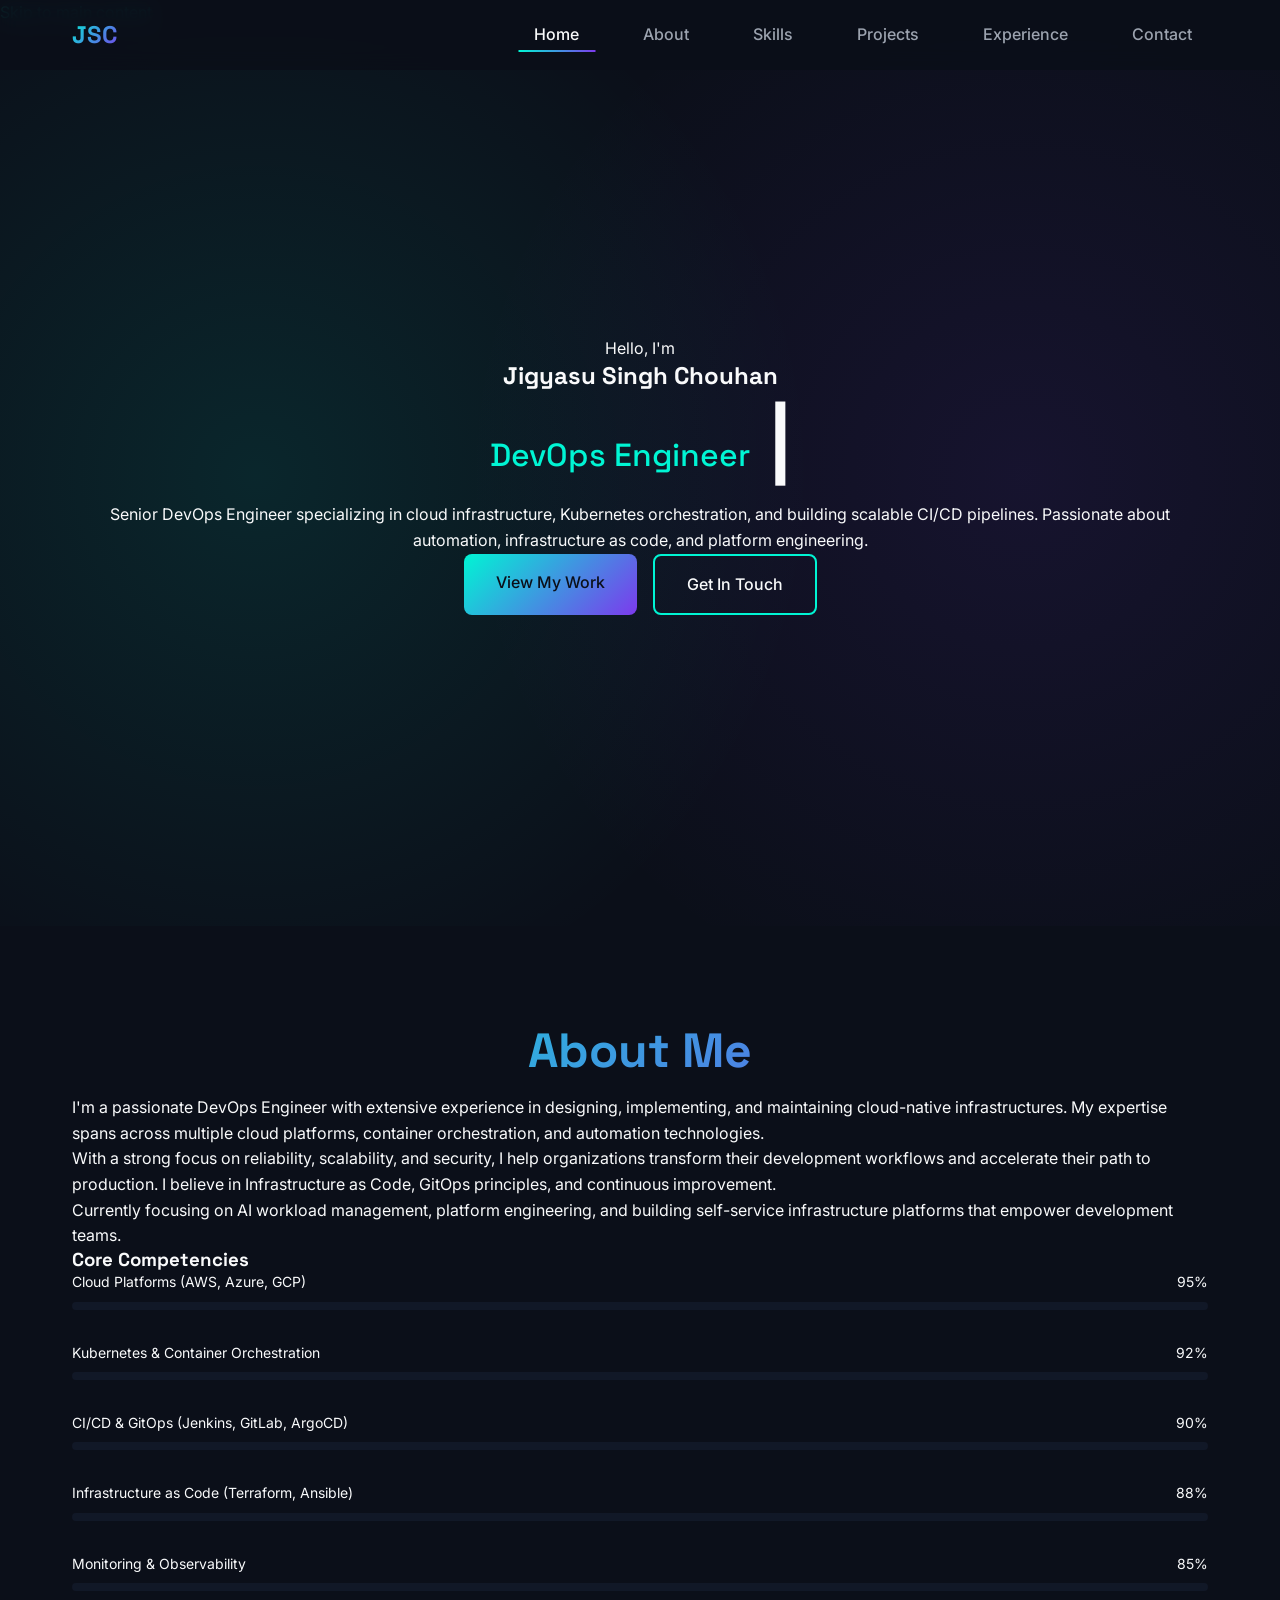
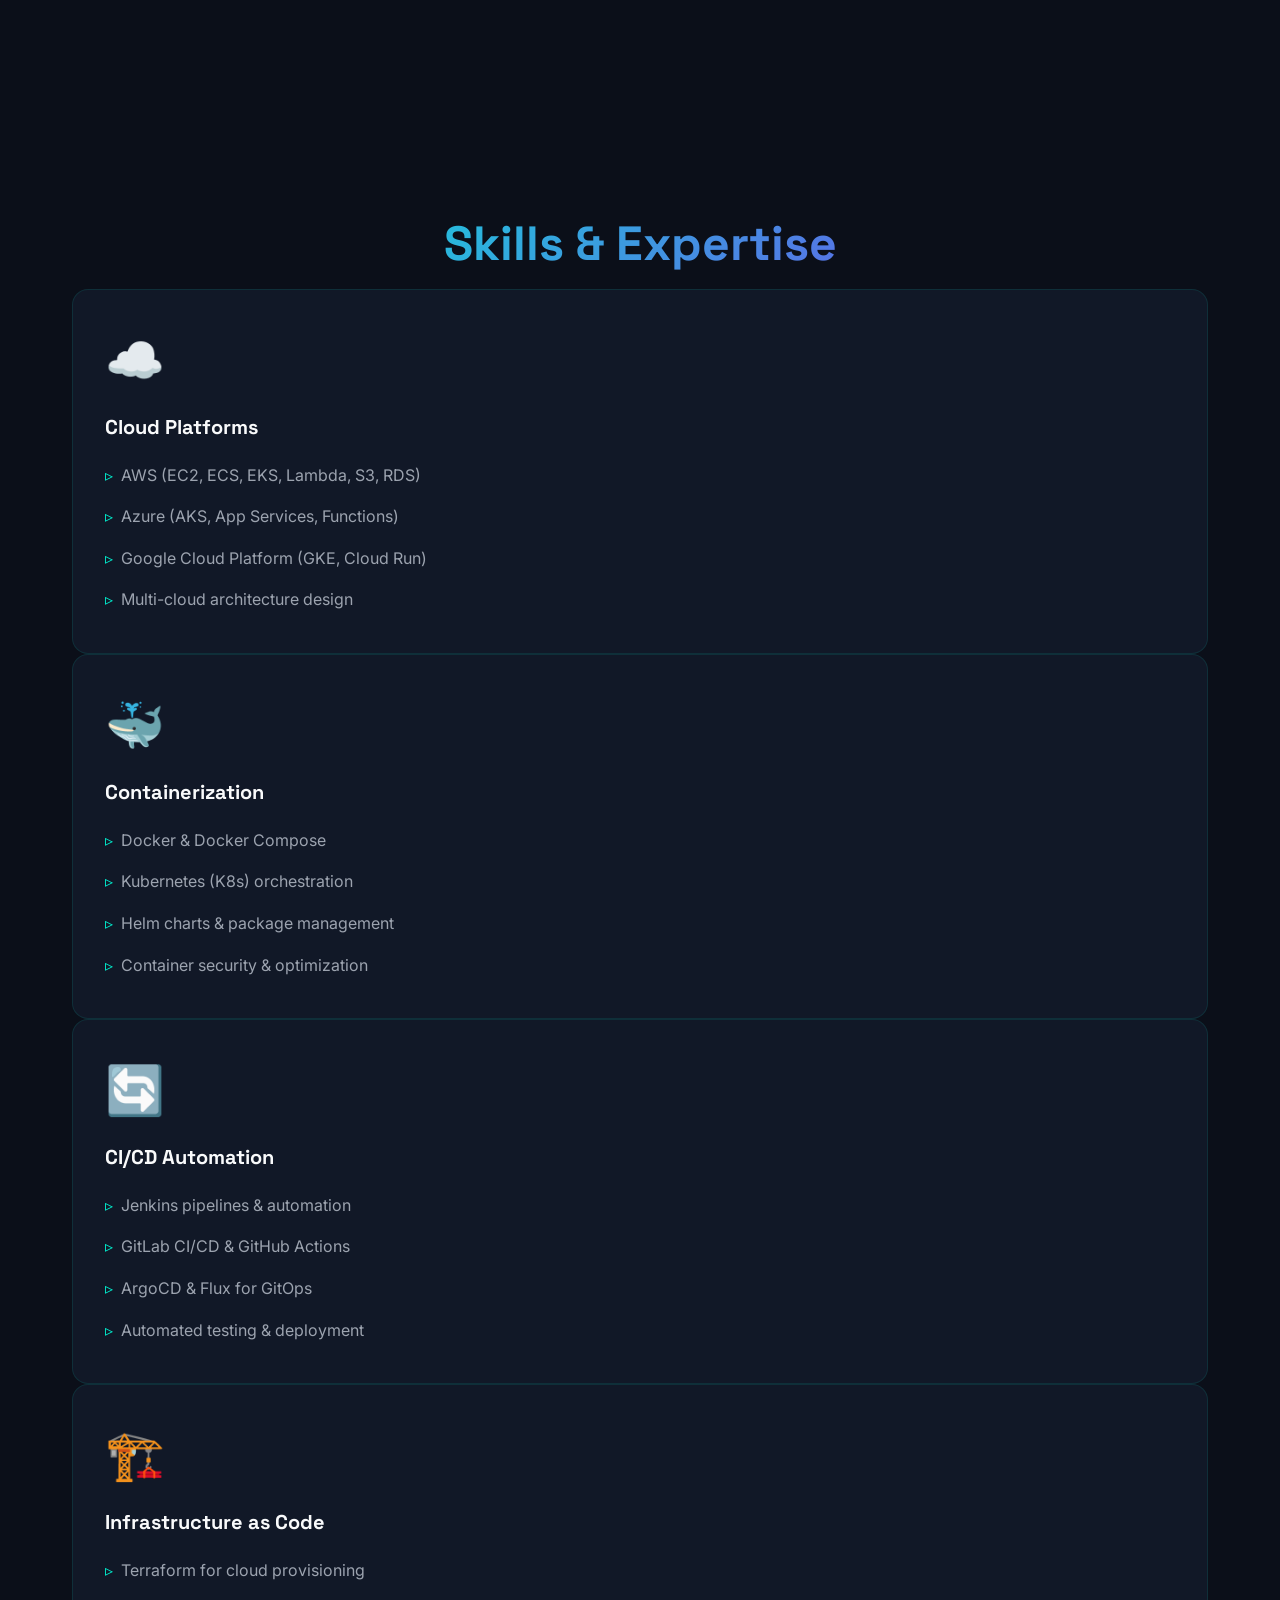
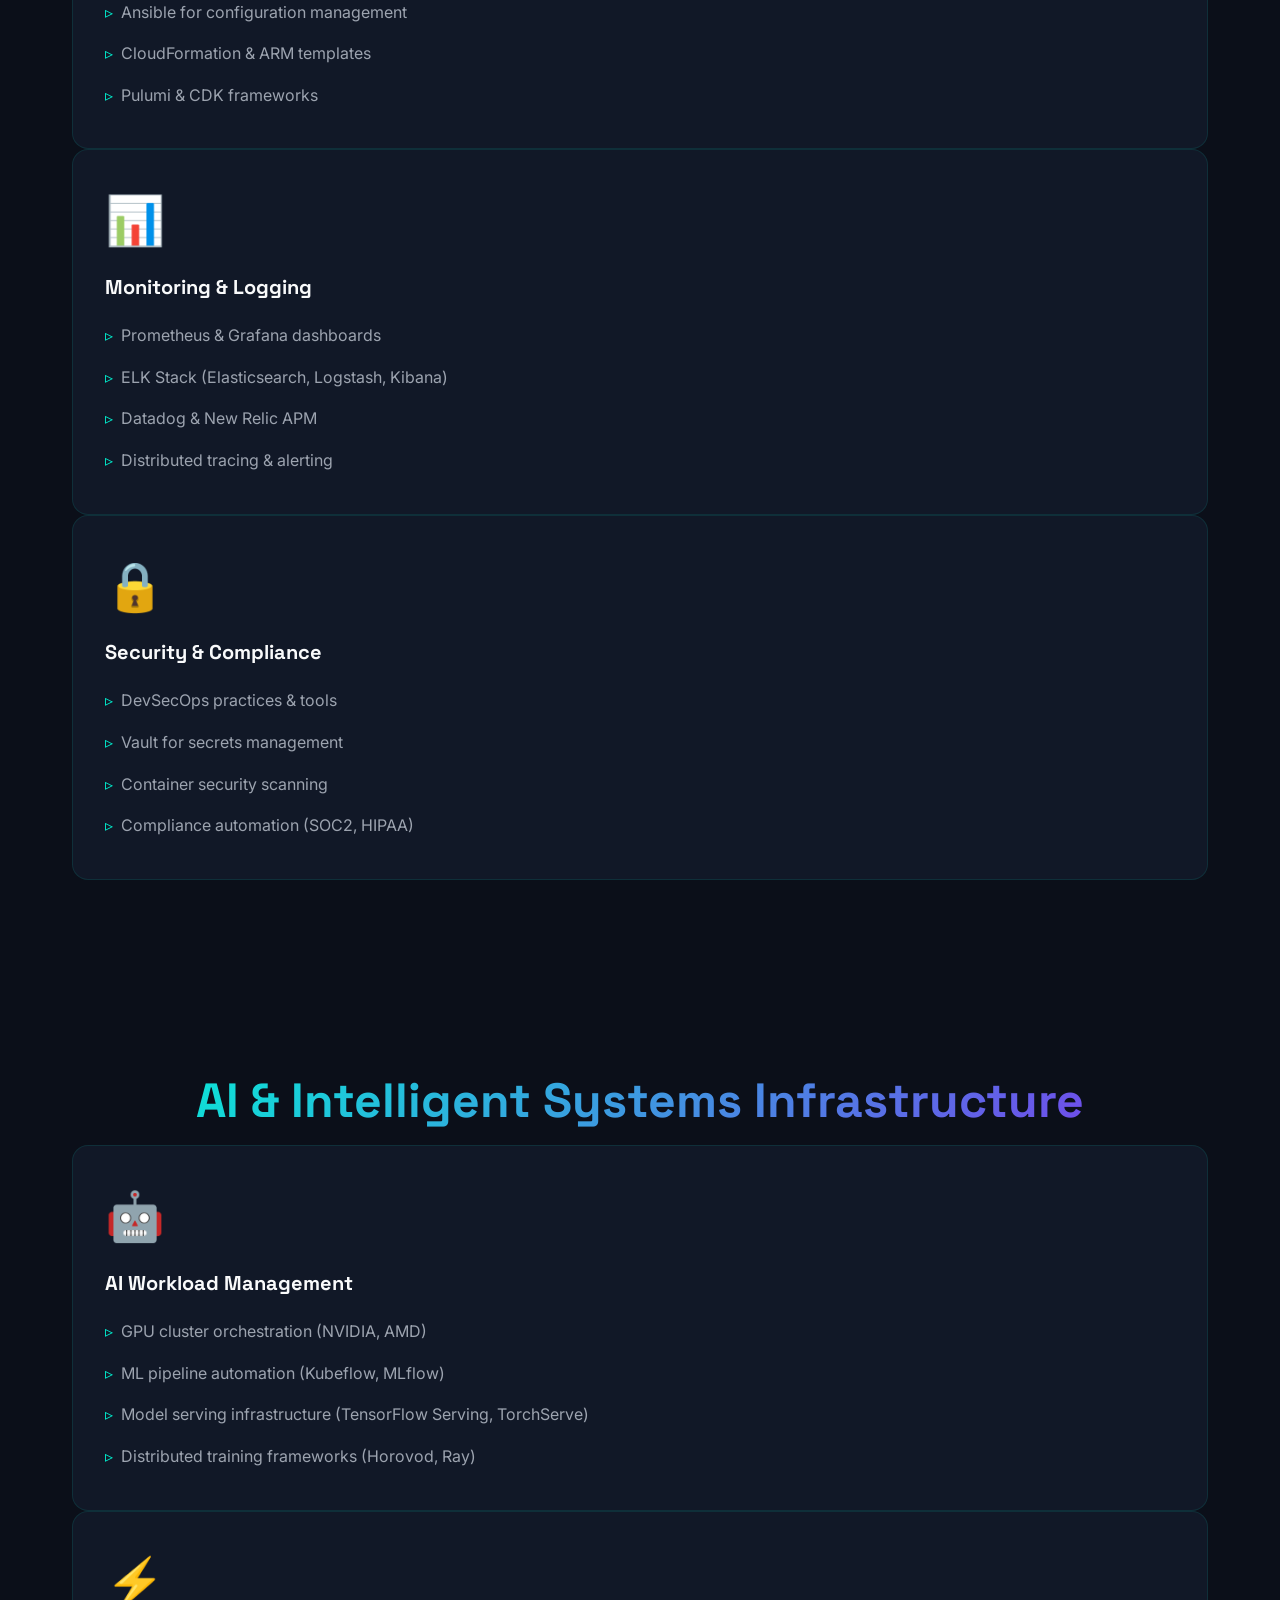
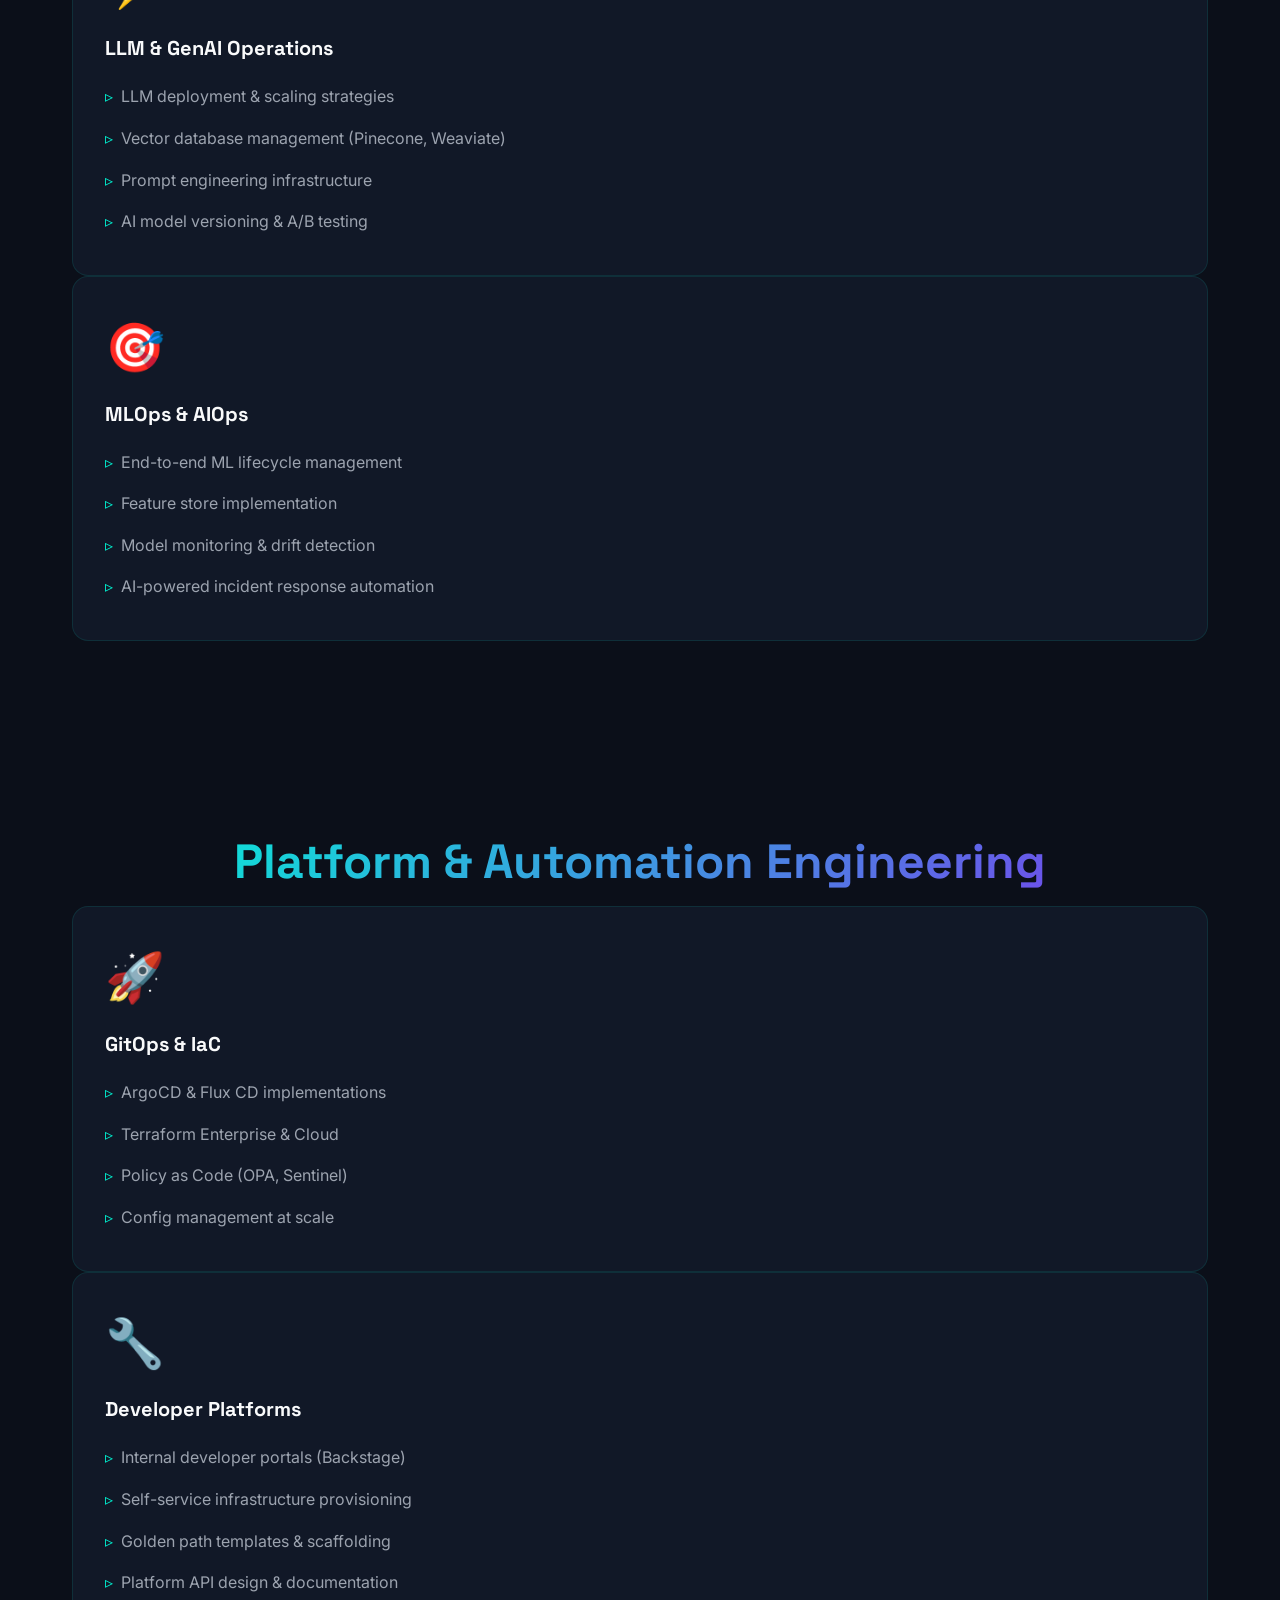
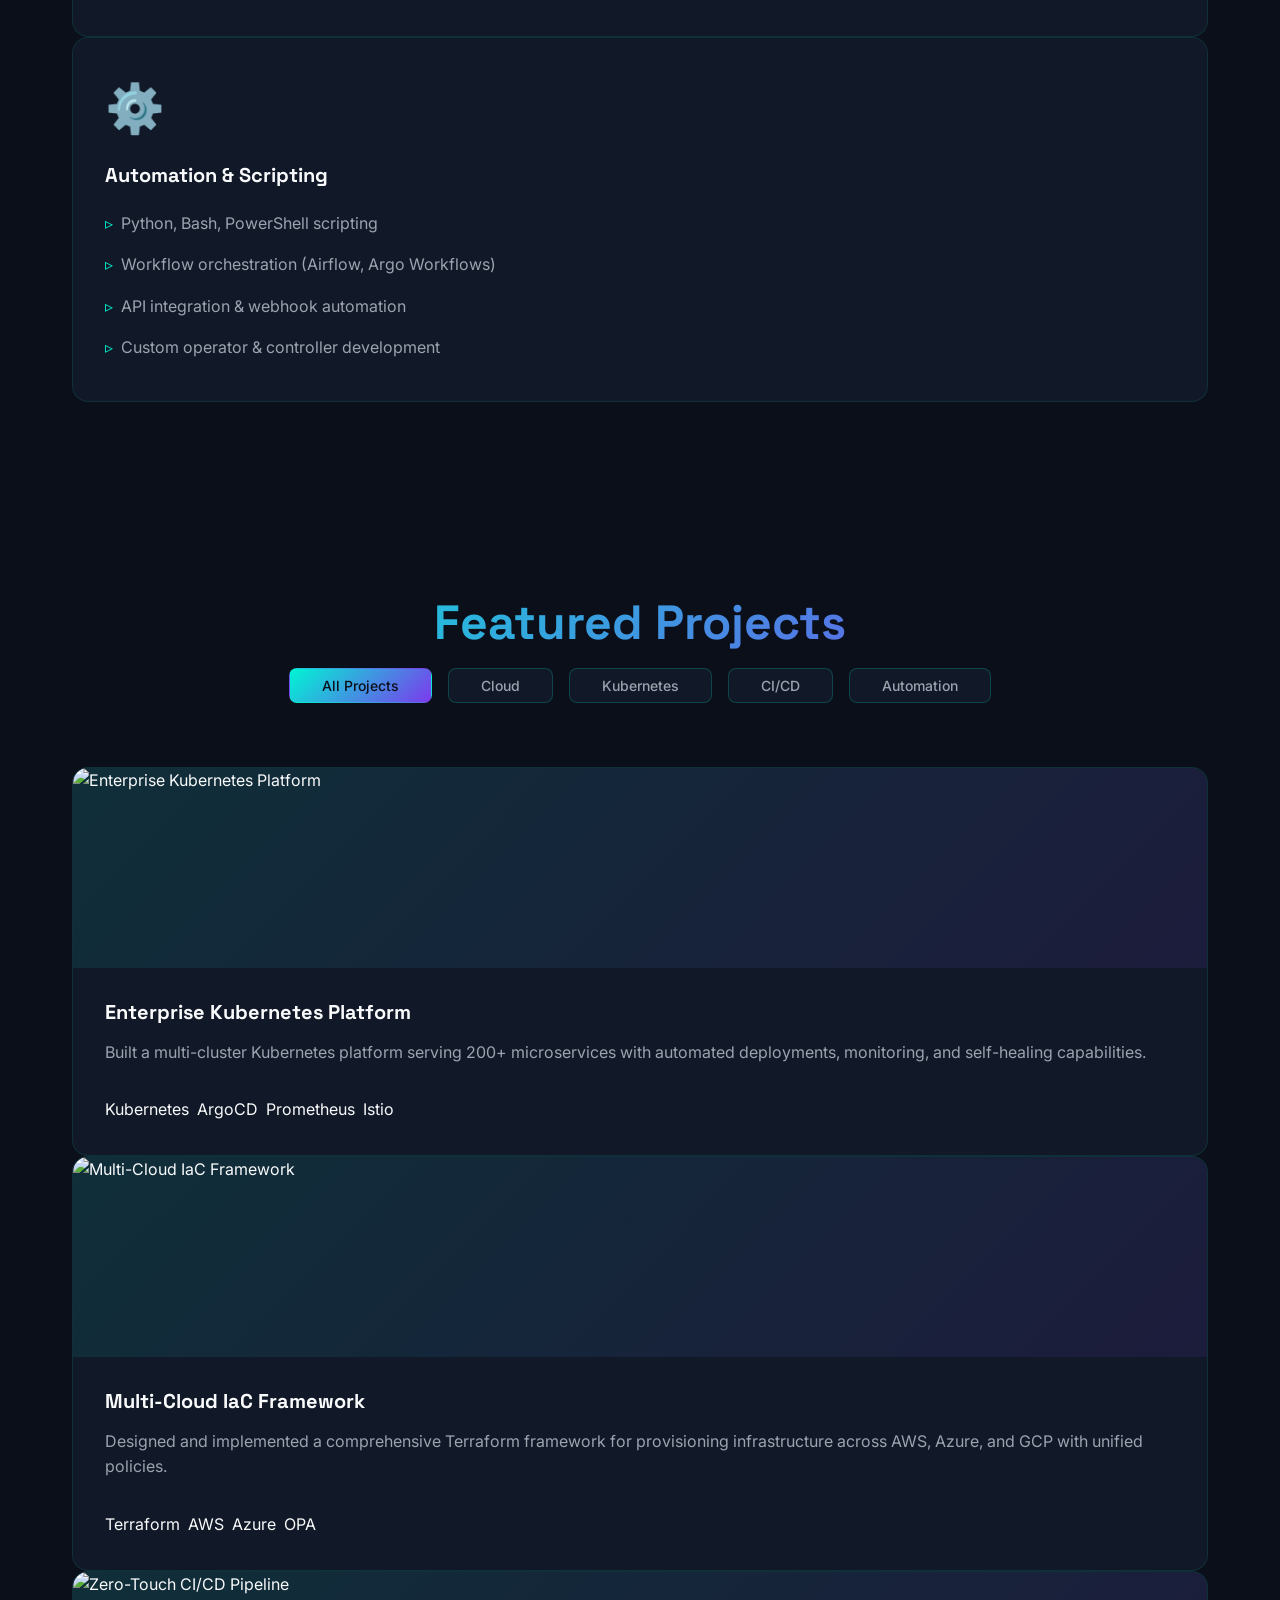
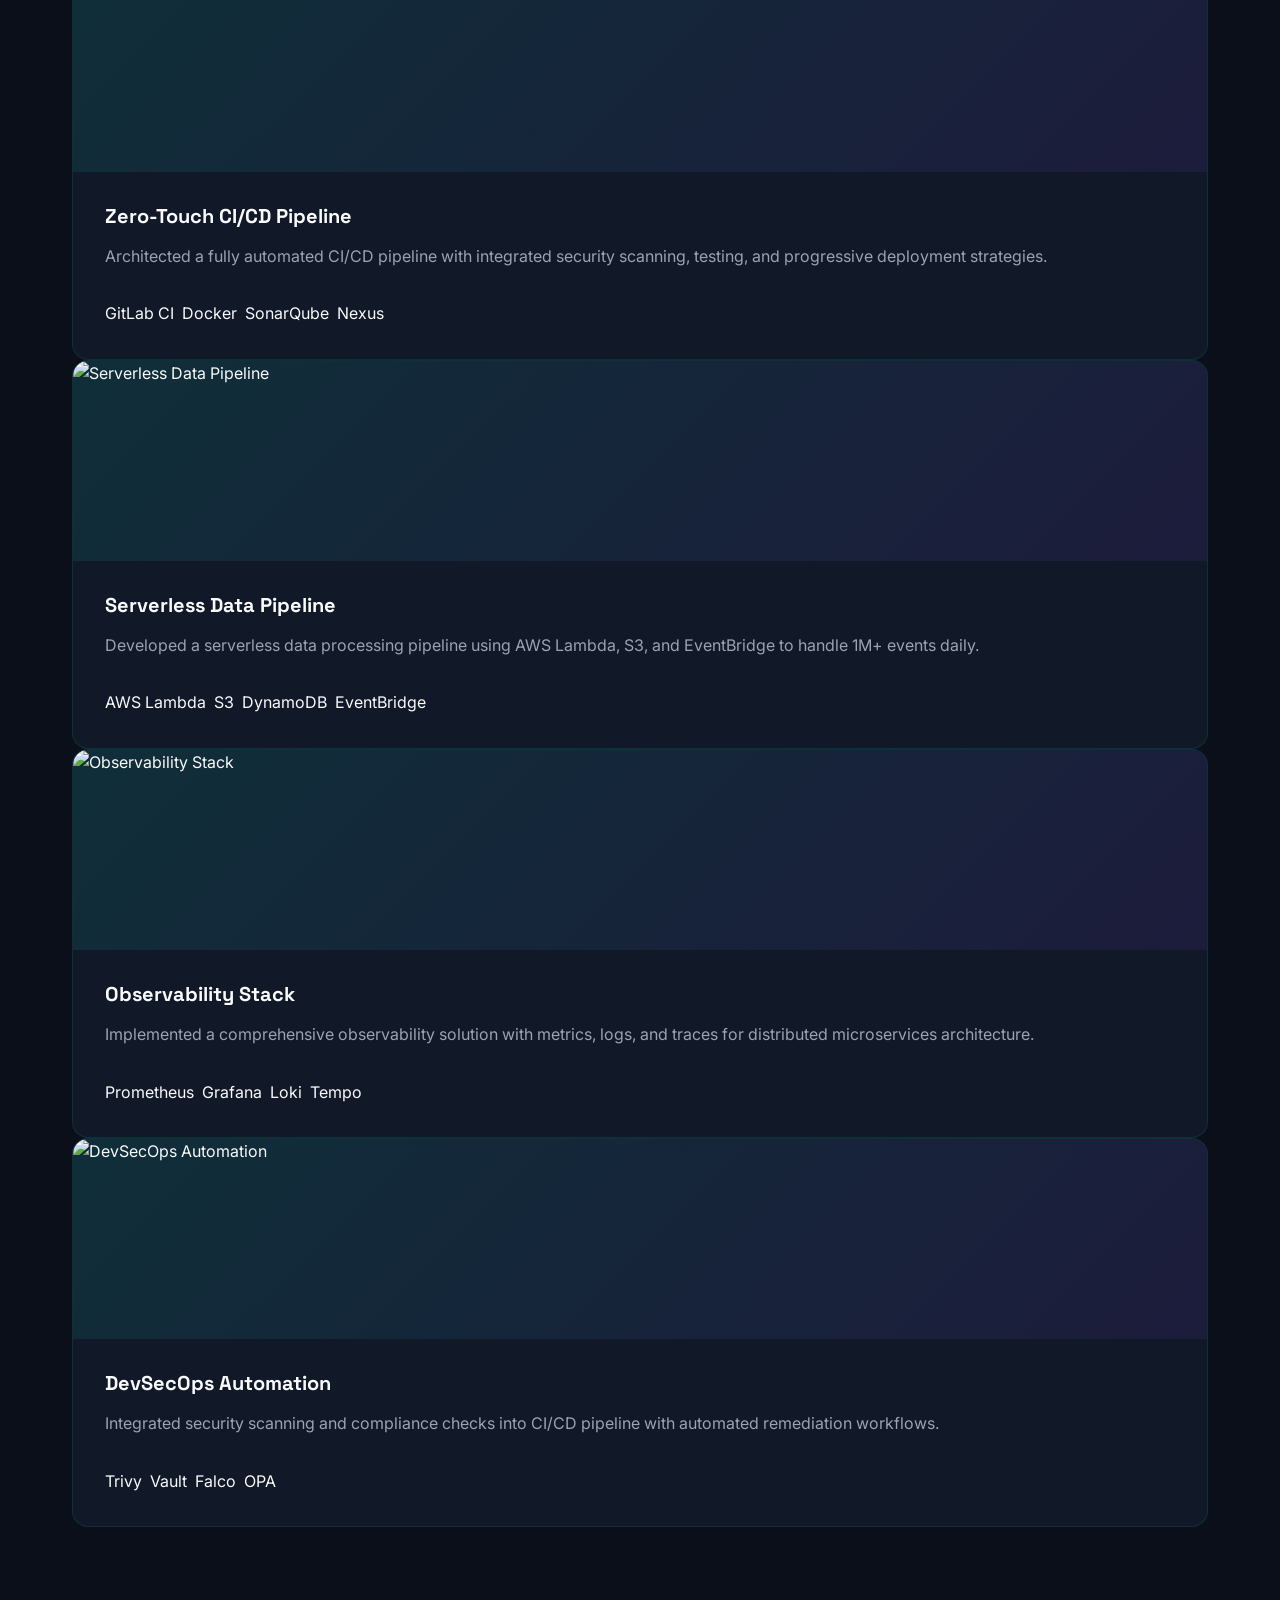
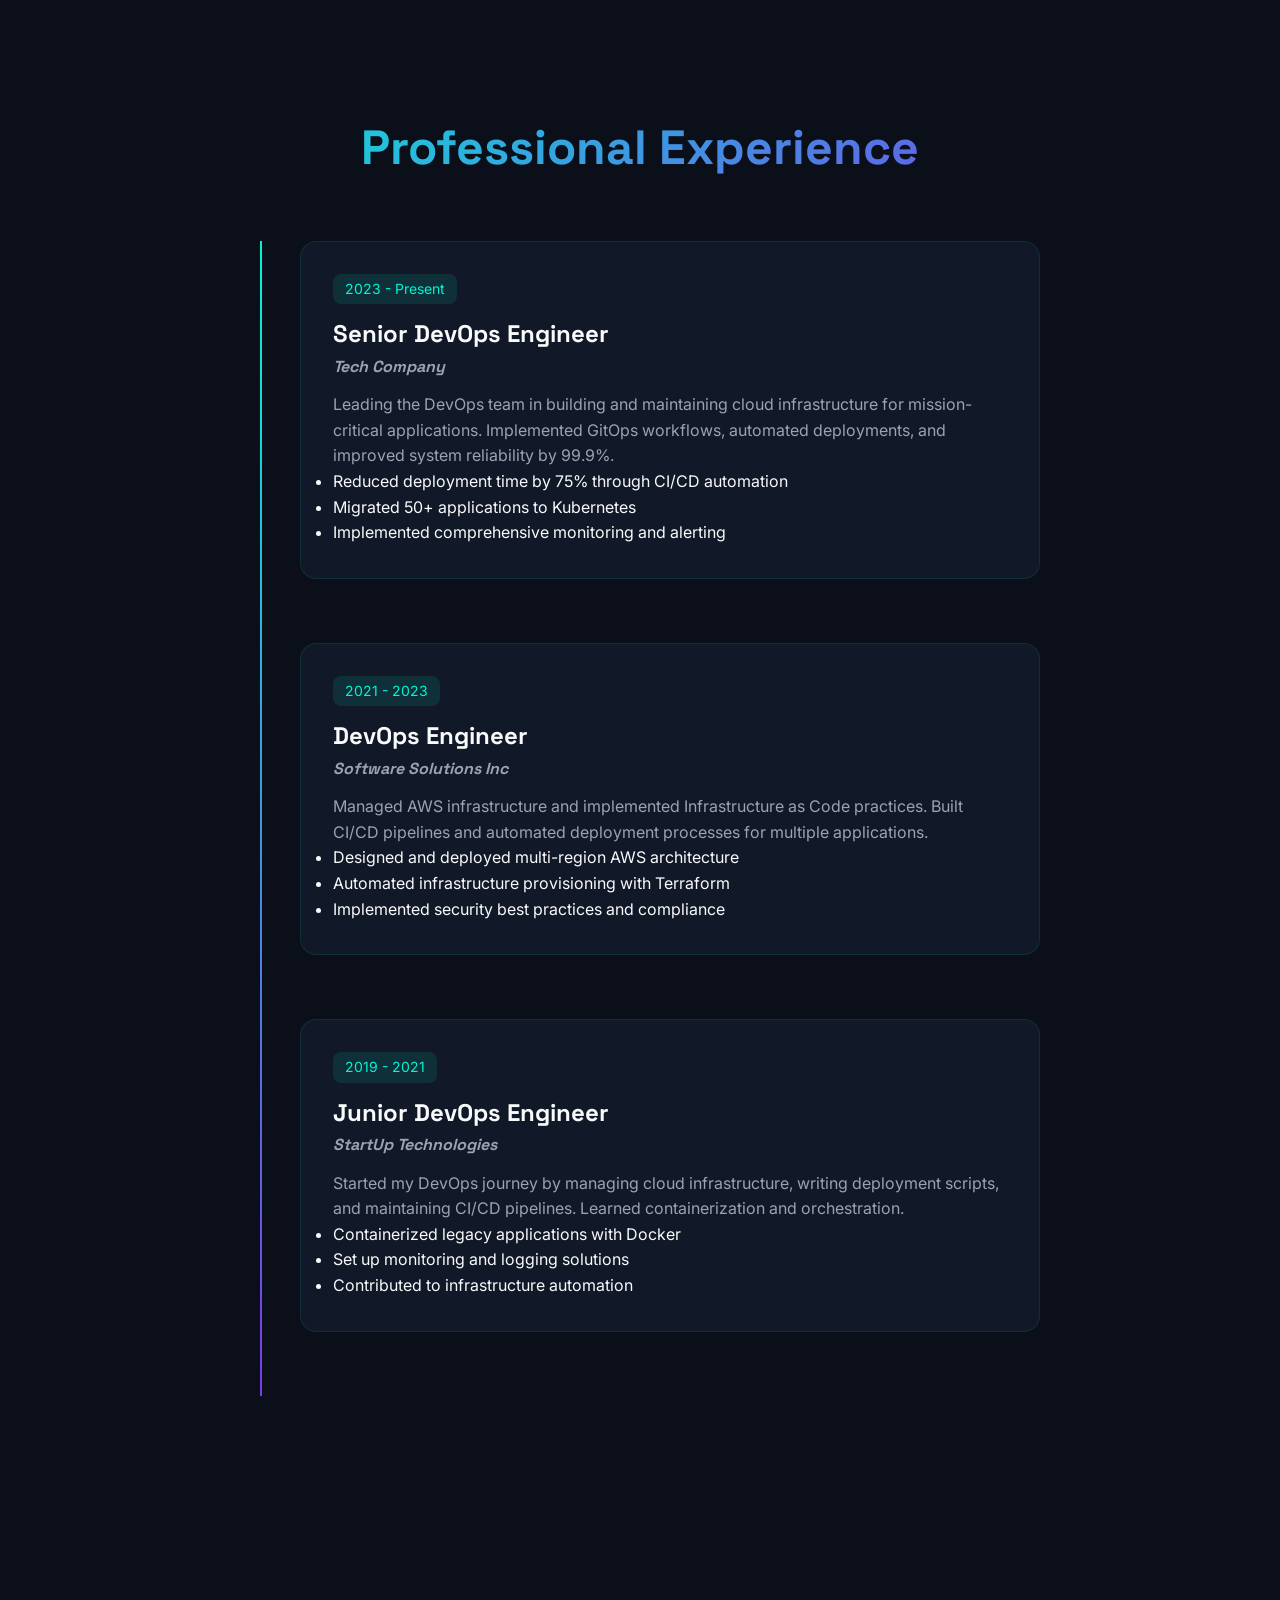
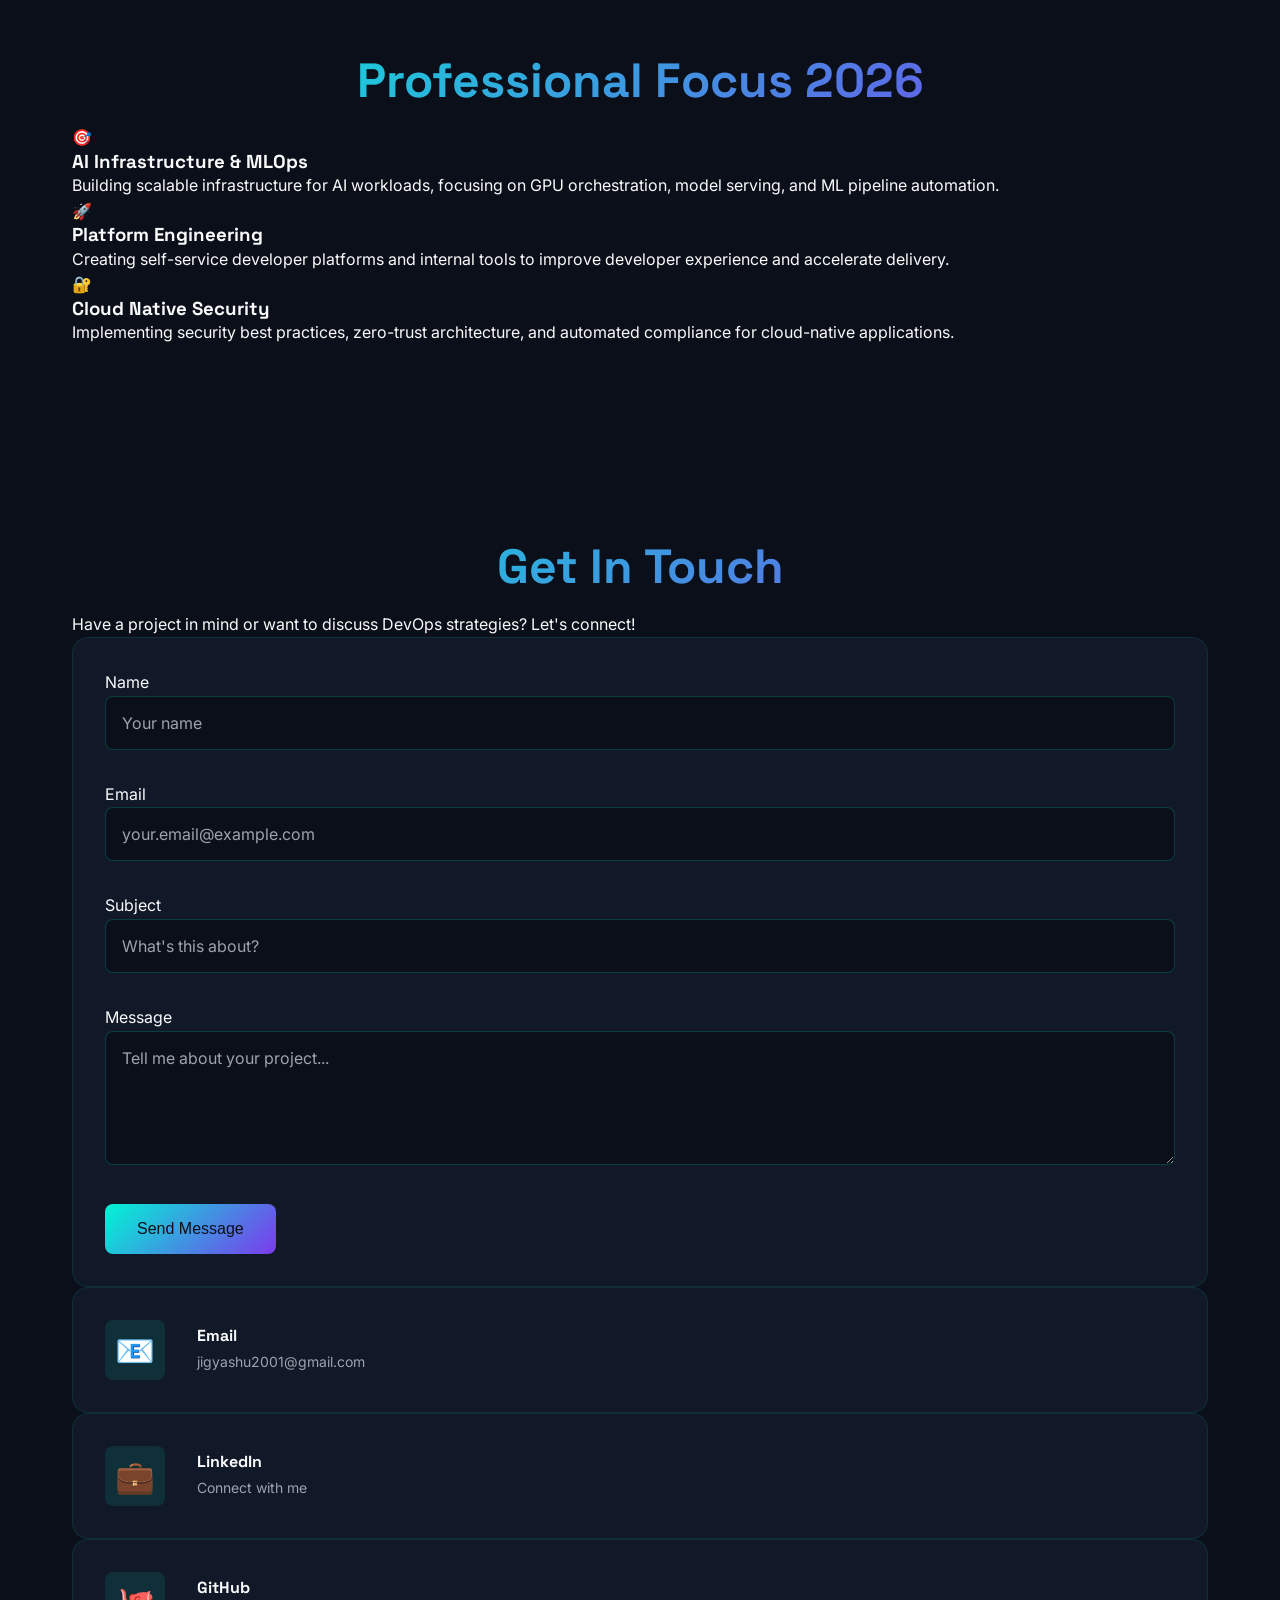
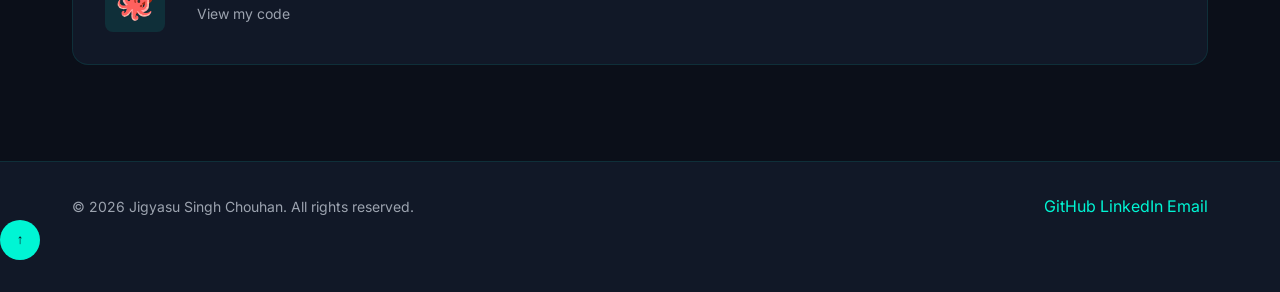
==== commit 995ec1a8: "Refactor script.js with production-ready class-based modular architecture - Implement 9 specialized " ====
--- a/index.html
+++ b/index.html
@@ -3,46 +3,736 @@
 <head>
     <meta charset="UTF-8">
     <meta name="viewport" content="width=device-width, initial-scale=1.0">
-    <meta name="description" content="Portfolio of Jigyasusingh Chouhan, showcasing projects and skills in web development and design">
-    <title>Jigyasusingh Chouhan - Portfolio</title>
-    <link rel="stylesheet" href="styles.css">
+    
+    <!-- Primary Meta Tags -->
+    <title>Jigyasu Singh Chouhan - DevOps Engineer | Cloud Architect | Kubernetes Expert</title>
+    <meta name="title" content="Jigyasu Singh Chouhan - DevOps Engineer | Cloud Architect | Kubernetes Expert">
+    <meta name="description" content="Senior DevOps Engineer specializing in cloud infrastructure, Kubernetes orchestration, CI/CD automation, and platform engineering. Expert in AWS, Azure, Docker, Terraform, and GitOps workflows.">
+    <meta name="keywords" content="DevOps, Cloud Architecture, Kubernetes, Docker, AWS, Azure, CI/CD, Terraform, GitOps, Infrastructure as Code, Platform Engineering, Site Reliability Engineering, DevSecOps">
+    <meta name="author" content="Jigyasu Singh Chouhan">
+    <meta name="robots" content="index, follow">
+    <link rel="canonical" href="https://jigyasusinghchouhan.github.io/">
+    
+    <!-- Open Graph / Facebook -->
+    <meta property="og:type" content="website">
+    <meta property="og:url" content="https://jigyasusinghchouhan.github.io/">
+    <meta property="og:title" content="Jigyasu Singh Chouhan - DevOps Engineer | Cloud Architect">
+    <meta property="og:description" content="Senior DevOps Engineer specializing in cloud infrastructure, Kubernetes orchestration, CI/CD automation, and platform engineering.">
+    <meta property="og:image" content="https://jigyasusinghchouhan.github.io/images/og-image.jpg">
+    
+    <!-- Twitter -->
+    <meta property="twitter:card" content="summary_large_image">
+    <meta property="twitter:url" content="https://jigyasusinghchouhan.github.io/">
+    <meta property="twitter:title" content="Jigyasu Singh Chouhan - DevOps Engineer | Cloud Architect">
+    <meta property="twitter:description" content="Senior DevOps Engineer specializing in cloud infrastructure, Kubernetes orchestration, CI/CD automation, and platform engineering.">
+    <meta property="twitter:image" content="https://jigyasusinghchouhan.github.io/images/twitter-image.jpg">
+    
+    <!-- Favicon -->
     <link rel="icon" href="favicon.ico" type="image/x-icon">
-    <script defer src="script.js"></script>
+    <link rel="apple-touch-icon" sizes="180x180" href="/apple-touch-icon.png">
+    
+    <!-- Preconnect for Performance -->
+    <link rel="preconnect" href="https://fonts.googleapis.com">
+    <link rel="preconnect" href="https://fonts.gstatic.com" crossorigin>
+    
+    <!-- Google Fonts -->
+    <link href="https://fonts.googleapis.com/css2?family=Space+Grotesk:wght@400;500;600;700&family=Inter:wght@300;400;500;600;700&display=swap" rel="stylesheet">
+    
+    <!-- Stylesheets -->
+    <link rel="stylesheet" href="style.css">
+    
+    <!-- Schema.org Structured Data -->
+    <script type="application/ld+json">
+    {
+      "@context": "https://schema.org",
+      "@type": "Person",
+      "name": "Jigyasu Singh Chouhan",
+      "jobTitle": "DevOps Engineer",
+      "description": "Senior DevOps Engineer specializing in cloud infrastructure, Kubernetes orchestration, and platform engineering",
+      "url": "https://jigyasusinghchouhan.github.io/",
+      "email": "jigyashu2001@gmail.com",
+      "knowsAbout": ["DevOps", "Cloud Computing", "Kubernetes", "Docker", "AWS", "Azure", "CI/CD", "Terraform", "GitOps", "Infrastructure as Code"],
+      "alumniOf": {
+        "@type": "EducationalOrganization",
+        "name": "Your University"
+      }
+    }
+    </script>
 </head>
 <body>
-    <header>
-        <h1>Welcome to My Portfolio</h1>
-        <nav>
-            <ul>
-                <li><a href="#about">About</a></li>
-                <li><a href="#projects">Projects</a></li>
-                <li><a href="#contact">Contact</a></li>
+    <!-- Skip to main content for accessibility -->
+    <a href="#main-content" class="skip-to-content" aria-label="Skip to main content">Skip to main content</a>
+    
+    <!-- Navigation -->
+    <nav id="navbar" class="navbar" role="navigation" aria-label="Main navigation">
+        <div class="container nav-container">
+            <a href="#home" class="logo" aria-label="Home">
+                <span class="logo-text">JSC</span>
+            </a>
+            
+            <button id="hamburger" class="hamburger" type="button" aria-label="Toggle navigation menu" aria-expanded="false" aria-controls="nav-menu">
+                <span class="hamburger-line"></span>
+                <span class="hamburger-line"></span>
+                <span class="hamburger-line"></span>
+            </button>
+            
+            <ul id="nav-menu" class="nav-menu">
+                <li><a href="#home" class="nav-link">Home</a></li>
+                <li><a href="#about" class="nav-link">About</a></li>
+                <li><a href="#skills" class="nav-link">Skills</a></li>
+                <li><a href="#projects" class="nav-link">Projects</a></li>
+                <li><a href="#experience" class="nav-link">Experience</a></li>
+                <li><a href="#contact" class="nav-link">Contact</a></li>
             </ul>
-        </nav>
-    </header>
-    <main>
-        <section id="about">
-            <h2>About Me</h2>
-            <p>I'm a passionate web developer experienced in building efficient and scalable web applications.</p>
-        </section>
-        <section id="projects">
-            <h2>My Projects</h2>
-            <article>
-                <h3>Project 1</h3>
-                <p>Description of Project 1.</p>
-            </article>
-            <article>
-                <h3>Project 2</h3>
-                <p>Description of Project 2.</p>
-            </article>
-        </section>
-        <section id="contact">
-            <h2>Contact Me</h2>
-            <p>You can reach me at <a href="mailto:jigyasusinghchouhan@example.com">jigyasusinghchouhan@example.com</a>.</p>
-        </section>
+        </div>
+    </nav>
+    
+    <!-- Main Content -->
+    <main id="main-content">
+        
+        <!-- Hero Section -->
+        <section id="home" class="hero section" aria-labelledby="hero-title">
+            <div class="cursor-glow" aria-hidden="true"></div>
+            <div class="hero-background" aria-hidden="true"></div>
+            <div class="container">
+                <div class="hero-content">
+                    <p class="hero-greeting" data-aos="fade-up">Hello, I'm</p>
+                    <h1 id="hero-title" class="hero-name" data-aos="fade-up" data-aos-delay="100">
+                        Jigyasu Singh Chouhan
+                    </h1>
+                    <div class="hero-title-wrapper" data-aos="fade-up" data-aos-delay="200">
+                        <h2 class="hero-title">
+                            <span id="typing-text" class="typing-text"></span>
+                            <span class="typing-cursor" aria-hidden="true">|</span>
+                        </h2>
+                    </div>
+                    <p class="hero-description" data-aos="fade-up" data-aos-delay="300">
+                        Senior DevOps Engineer specializing in cloud infrastructure, Kubernetes orchestration, 
+                        and building scalable CI/CD pipelines. Passionate about automation, infrastructure as code, 
+                        and platform engineering.
+                    </p>
+                    <div class="hero-buttons" data-aos="fade-up" data-aos-delay="400">
+                        <a href="#projects" class="btn btn-primary" aria-label="View my projects">
+                            View My Work
+                        </a>
+                        <a href="#contact" class="btn btn-secondary" aria-label="Contact me">
+                            Get In Touch
+                        </a>
+                    </div>
+                </div>
+            </div>
+        </section>
+        
+        <!-- About Section -->
+        <section id="about" class="about section" aria-labelledby="about-title">
+            <div class="container">
+                <h2 id="about-title" class="section-title" data-aos="fade-up">About Me</h2>
+                
+                <div class="about-content">
+                    <div class="about-text" data-aos="fade-right">
+                        <p class="about-paragraph">
+                            I'm a passionate DevOps Engineer with extensive experience in designing, implementing, 
+                            and maintaining cloud-native infrastructures. My expertise spans across multiple cloud 
+                            platforms, container orchestration, and automation technologies.
+                        </p>
+                        <p class="about-paragraph">
+                            With a strong focus on reliability, scalability, and security, I help organizations 
+                            transform their development workflows and accelerate their path to production. I believe 
+                            in Infrastructure as Code, GitOps principles, and continuous improvement.
+                        </p>
+                        <p class="about-paragraph">
+                            Currently focusing on AI workload management, platform engineering, and building 
+                            self-service infrastructure platforms that empower development teams.
+                        </p>
+                    </div>
+                    
+                    <div class="about-skills" data-aos="fade-left">
+                        <h3 class="skills-subtitle">Core Competencies</h3>
+                        <div class="skill-bars">
+                            <div class="skill-bar">
+                                <div class="skill-info">
+                                    <span class="skill-name">Cloud Platforms (AWS, Azure, GCP)</span>
+                                    <span class="skill-percentage">95%</span>
+                                </div>
+                                <div class="skill-progress">
+                                    <div class="skill-progress-bar" data-width="95" role="progressbar" aria-valuenow="95" aria-valuemin="0" aria-valuemax="100"></div>
+                                </div>
+                            </div>
+                            <div class="skill-bar">
+                                <div class="skill-info">
+                                    <span class="skill-name">Kubernetes & Container Orchestration</span>
+                                    <span class="skill-percentage">92%</span>
+                                </div>
+                                <div class="skill-progress">
+                                    <div class="skill-progress-bar" data-width="92" role="progressbar" aria-valuenow="92" aria-valuemin="0" aria-valuemax="100"></div>
+                                </div>
+                            </div>
+                            <div class="skill-bar">
+                                <div class="skill-info">
+                                    <span class="skill-name">CI/CD & GitOps (Jenkins, GitLab, ArgoCD)</span>
+                                    <span class="skill-percentage">90%</span>
+                                </div>
+                                <div class="skill-progress">
+                                    <div class="skill-progress-bar" data-width="90" role="progressbar" aria-valuenow="90" aria-valuemin="0" aria-valuemax="100"></div>
+                                </div>
+                            </div>
+                            <div class="skill-bar">
+                                <div class="skill-info">
+                                    <span class="skill-name">Infrastructure as Code (Terraform, Ansible)</span>
+                                    <span class="skill-percentage">88%</span>
+                                </div>
+                                <div class="skill-progress">
+                                    <div class="skill-progress-bar" data-width="88" role="progressbar" aria-valuenow="88" aria-valuemin="0" aria-valuemax="100"></div>
+                                </div>
+                            </div>
+                            <div class="skill-bar">
+                                <div class="skill-info">
+                                    <span class="skill-name">Monitoring & Observability</span>
+                                    <span class="skill-percentage">85%</span>
+                                </div>
+                                <div class="skill-progress">
+                                    <div class="skill-progress-bar" data-width="85" role="progressbar" aria-valuenow="85" aria-valuemin="0" aria-valuemax="100"></div>
+                                </div>
+                            </div>
+                        </div>
+                    </div>
+                </div>
+            </div>
+        </section>
+        
+        <!-- Skills & Expertise Section -->
+        <section id="skills" class="skills section" aria-labelledby="skills-title">
+            <div class="container">
+                <h2 id="skills-title" class="section-title" data-aos="fade-up">Skills & Expertise</h2>
+                
+                <div class="skill-cards">
+                    <article class="skill-card" data-aos="zoom-in" data-aos-delay="100">
+                        <div class="skill-icon" aria-hidden="true">☁️</div>
+                        <h3 class="skill-title">Cloud Platforms</h3>
+                        <ul class="skill-list">
+                            <li>AWS (EC2, ECS, EKS, Lambda, S3, RDS)</li>
+                            <li>Azure (AKS, App Services, Functions)</li>
+                            <li>Google Cloud Platform (GKE, Cloud Run)</li>
+                            <li>Multi-cloud architecture design</li>
+                        </ul>
+                    </article>
+                    
+                    <article class="skill-card" data-aos="zoom-in" data-aos-delay="200">
+                        <div class="skill-icon" aria-hidden="true">🐳</div>
+                        <h3 class="skill-title">Containerization</h3>
+                        <ul class="skill-list">
+                            <li>Docker & Docker Compose</li>
+                            <li>Kubernetes (K8s) orchestration</li>
+                            <li>Helm charts & package management</li>
+                            <li>Container security & optimization</li>
+                        </ul>
+                    </article>
+                    
+                    <article class="skill-card" data-aos="zoom-in" data-aos-delay="300">
+                        <div class="skill-icon" aria-hidden="true">🔄</div>
+                        <h3 class="skill-title">CI/CD Automation</h3>
+                        <ul class="skill-list">
+                            <li>Jenkins pipelines & automation</li>
+                            <li>GitLab CI/CD & GitHub Actions</li>
+                            <li>ArgoCD & Flux for GitOps</li>
+                            <li>Automated testing & deployment</li>
+                        </ul>
+                    </article>
+                    
+                    <article class="skill-card" data-aos="zoom-in" data-aos-delay="100">
+                        <div class="skill-icon" aria-hidden="true">🏗️</div>
+                        <h3 class="skill-title">Infrastructure as Code</h3>
+                        <ul class="skill-list">
+                            <li>Terraform for cloud provisioning</li>
+                            <li>Ansible for configuration management</li>
+                            <li>CloudFormation & ARM templates</li>
+                            <li>Pulumi & CDK frameworks</li>
+                        </ul>
+                    </article>
+                    
+                    <article class="skill-card" data-aos="zoom-in" data-aos-delay="200">
+                        <div class="skill-icon" aria-hidden="true">📊</div>
+                        <h3 class="skill-title">Monitoring & Logging</h3>
+                        <ul class="skill-list">
+                            <li>Prometheus & Grafana dashboards</li>
+                            <li>ELK Stack (Elasticsearch, Logstash, Kibana)</li>
+                            <li>Datadog & New Relic APM</li>
+                            <li>Distributed tracing & alerting</li>
+                        </ul>
+                    </article>
+                    
+                    <article class="skill-card" data-aos="zoom-in" data-aos-delay="300">
+                        <div class="skill-icon" aria-hidden="true">🔒</div>
+                        <h3 class="skill-title">Security & Compliance</h3>
+                        <ul class="skill-list">
+                            <li>DevSecOps practices & tools</li>
+                            <li>Vault for secrets management</li>
+                            <li>Container security scanning</li>
+                            <li>Compliance automation (SOC2, HIPAA)</li>
+                        </ul>
+                    </article>
+                </div>
+            </div>
+        </section>
+        
+        <!-- AI & Intelligent Systems Infrastructure -->
+        <section class="skills section ai-infrastructure" aria-labelledby="ai-infrastructure-title">
+            <div class="container">
+                <h2 id="ai-infrastructure-title" class="section-title" data-aos="fade-up">AI & Intelligent Systems Infrastructure</h2>
+                
+                <div class="skill-cards">
+                    <article class="skill-card" data-aos="zoom-in" data-aos-delay="100">
+                        <div class="skill-icon" aria-hidden="true">🤖</div>
+                        <h3 class="skill-title">AI Workload Management</h3>
+                        <ul class="skill-list">
+                            <li>GPU cluster orchestration (NVIDIA, AMD)</li>
+                            <li>ML pipeline automation (Kubeflow, MLflow)</li>
+                            <li>Model serving infrastructure (TensorFlow Serving, TorchServe)</li>
+                            <li>Distributed training frameworks (Horovod, Ray)</li>
+                        </ul>
+                    </article>
+                    
+                    <article class="skill-card" data-aos="zoom-in" data-aos-delay="200">
+                        <div class="skill-icon" aria-hidden="true">⚡</div>
+                        <h3 class="skill-title">LLM & GenAI Operations</h3>
+                        <ul class="skill-list">
+                            <li>LLM deployment & scaling strategies</li>
+                            <li>Vector database management (Pinecone, Weaviate)</li>
+                            <li>Prompt engineering infrastructure</li>
+                            <li>AI model versioning & A/B testing</li>
+                        </ul>
+                    </article>
+                    
+                    <article class="skill-card" data-aos="zoom-in" data-aos-delay="300">
+                        <div class="skill-icon" aria-hidden="true">🎯</div>
+                        <h3 class="skill-title">MLOps & AIOps</h3>
+                        <ul class="skill-list">
+                            <li>End-to-end ML lifecycle management</li>
+                            <li>Feature store implementation</li>
+                            <li>Model monitoring & drift detection</li>
+                            <li>AI-powered incident response automation</li>
+                        </ul>
+                    </article>
+                </div>
+            </div>
+        </section>
+        
+        <!-- Platform & Automation Engineering -->
+        <section class="skills section platform-engineering" aria-labelledby="platform-engineering-title">
+            <div class="container">
+                <h2 id="platform-engineering-title" class="section-title" data-aos="fade-up">Platform & Automation Engineering</h2>
+                
+                <div class="skill-cards">
+                    <article class="skill-card" data-aos="zoom-in" data-aos-delay="100">
+                        <div class="skill-icon" aria-hidden="true">🚀</div>
+                        <h3 class="skill-title">GitOps & IaC</h3>
+                        <ul class="skill-list">
+                            <li>ArgoCD & Flux CD implementations</li>
+                            <li>Terraform Enterprise & Cloud</li>
+                            <li>Policy as Code (OPA, Sentinel)</li>
+                            <li>Config management at scale</li>
+                        </ul>
+                    </article>
+                    
+                    <article class="skill-card" data-aos="zoom-in" data-aos-delay="200">
+                        <div class="skill-icon" aria-hidden="true">🔧</div>
+                        <h3 class="skill-title">Developer Platforms</h3>
+                        <ul class="skill-list">
+                            <li>Internal developer portals (Backstage)</li>
+                            <li>Self-service infrastructure provisioning</li>
+                            <li>Golden path templates & scaffolding</li>
+                            <li>Platform API design & documentation</li>
+                        </ul>
+                    </article>
+                    
+                    <article class="skill-card" data-aos="zoom-in" data-aos-delay="300">
+                        <div class="skill-icon" aria-hidden="true">⚙️</div>
+                        <h3 class="skill-title">Automation & Scripting</h3>
+                        <ul class="skill-list">
+                            <li>Python, Bash, PowerShell scripting</li>
+                            <li>Workflow orchestration (Airflow, Argo Workflows)</li>
+                            <li>API integration & webhook automation</li>
+                            <li>Custom operator & controller development</li>
+                        </ul>
+                    </article>
+                </div>
+            </div>
+        </section>
+        
+        <!-- Projects Section -->
+        <section id="projects" class="projects section" aria-labelledby="projects-title">
+            <div class="container">
+                <h2 id="projects-title" class="section-title" data-aos="fade-up">Featured Projects</h2>
+                
+                <div class="project-filters" data-aos="fade-up" data-aos-delay="100">
+                    <button class="filter-btn active" data-filter="all" type="button">All Projects</button>
+                    <button class="filter-btn" data-filter="cloud" type="button">Cloud</button>
+                    <button class="filter-btn" data-filter="kubernetes" type="button">Kubernetes</button>
+                    <button class="filter-btn" data-filter="cicd" type="button">CI/CD</button>
+                    <button class="filter-btn" data-filter="automation" type="button">Automation</button>
+                </div>
+                
+                <div class="project-grid">
+                    <article class="project-card" data-category="kubernetes cicd" data-aos="fade-up" data-aos-delay="100">
+                        <div class="project-image">
+                            <img src="images/project-k8s-platform.jpg" alt="Enterprise Kubernetes Platform" loading="lazy">
+                            <div class="project-overlay">
+                                <a href="#" class="project-link" aria-label="View Enterprise Kubernetes Platform project">View Project</a>
+                            </div>
+                        </div>
+                        <div class="project-content">
+                            <h3 class="project-title">Enterprise Kubernetes Platform</h3>
+                            <p class="project-description">
+                                Built a multi-cluster Kubernetes platform serving 200+ microservices with automated 
+                                deployments, monitoring, and self-healing capabilities.
+                            </p>
+                            <div class="project-tags">
+                                <span class="project-tag">Kubernetes</span>
+                                <span class="project-tag">ArgoCD</span>
+                                <span class="project-tag">Prometheus</span>
+                                <span class="project-tag">Istio</span>
+                            </div>
+                        </div>
+                    </article>
+                    
+                    <article class="project-card" data-category="cloud automation" data-aos="fade-up" data-aos-delay="200">
+                        <div class="project-image">
+                            <img src="images/project-terraform.jpg" alt="Multi-Cloud IaC Framework" loading="lazy">
+                            <div class="project-overlay">
+                                <a href="#" class="project-link" aria-label="View Multi-Cloud IaC Framework project">View Project</a>
+                            </div>
+                        </div>
+                        <div class="project-content">
+                            <h3 class="project-title">Multi-Cloud IaC Framework</h3>
+                            <p class="project-description">
+                                Designed and implemented a comprehensive Terraform framework for provisioning 
+                                infrastructure across AWS, Azure, and GCP with unified policies.
+                            </p>
+                            <div class="project-tags">
+                                <span class="project-tag">Terraform</span>
+                                <span class="project-tag">AWS</span>
+                                <span class="project-tag">Azure</span>
+                                <span class="project-tag">OPA</span>
+                            </div>
+                        </div>
+                    </article>
+                    
+                    <article class="project-card" data-category="cicd automation" data-aos="fade-up" data-aos-delay="300">
+                        <div class="project-image">
+                            <img src="images/project-cicd.jpg" alt="Zero-Touch CI/CD Pipeline" loading="lazy">
+                            <div class="project-overlay">
+                                <a href="#" class="project-link" aria-label="View Zero-Touch CI/CD Pipeline project">View Project</a>
+                            </div>
+                        </div>
+                        <div class="project-content">
+                            <h3 class="project-title">Zero-Touch CI/CD Pipeline</h3>
+                            <p class="project-description">
+                                Architected a fully automated CI/CD pipeline with integrated security scanning, 
+                                testing, and progressive deployment strategies.
+                            </p>
+                            <div class="project-tags">
+                                <span class="project-tag">GitLab CI</span>
+                                <span class="project-tag">Docker</span>
+                                <span class="project-tag">SonarQube</span>
+                                <span class="project-tag">Nexus</span>
+                            </div>
+                        </div>
+                    </article>
+                    
+                    <article class="project-card" data-category="cloud kubernetes" data-aos="fade-up" data-aos-delay="100">
+                        <div class="project-image">
+                            <img src="images/project-serverless.jpg" alt="Serverless Data Pipeline" loading="lazy">
+                            <div class="project-overlay">
+                                <a href="#" class="project-link" aria-label="View Serverless Data Pipeline project">View Project</a>
+                            </div>
+                        </div>
+                        <div class="project-content">
+                            <h3 class="project-title">Serverless Data Pipeline</h3>
+                            <p class="project-description">
+                                Developed a serverless data processing pipeline using AWS Lambda, S3, and 
+                                EventBridge to handle 1M+ events daily.
+                            </p>
+                            <div class="project-tags">
+                                <span class="project-tag">AWS Lambda</span>
+                                <span class="project-tag">S3</span>
+                                <span class="project-tag">DynamoDB</span>
+                                <span class="project-tag">EventBridge</span>
+                            </div>
+                        </div>
+                    </article>
+                    
+                    <article class="project-card" data-category="kubernetes automation" data-aos="fade-up" data-aos-delay="200">
+                        <div class="project-image">
+                            <img src="images/project-monitoring.jpg" alt="Observability Stack" loading="lazy">
+                            <div class="project-overlay">
+                                <a href="#" class="project-link" aria-label="View Observability Stack project">View Project</a>
+                            </div>
+                        </div>
+                        <div class="project-content">
+                            <h3 class="project-title">Observability Stack</h3>
+                            <p class="project-description">
+                                Implemented a comprehensive observability solution with metrics, logs, and traces 
+                                for distributed microservices architecture.
+                            </p>
+                            <div class="project-tags">
+                                <span class="project-tag">Prometheus</span>
+                                <span class="project-tag">Grafana</span>
+                                <span class="project-tag">Loki</span>
+                                <span class="project-tag">Tempo</span>
+                            </div>
+                        </div>
+                    </article>
+                    
+                    <article class="project-card" data-category="cloud cicd" data-aos="fade-up" data-aos-delay="300">
+                        <div class="project-image">
+                            <img src="images/project-security.jpg" alt="DevSecOps Automation" loading="lazy">
+                            <div class="project-overlay">
+                                <a href="#" class="project-link" aria-label="View DevSecOps Automation project">View Project</a>
+                            </div>
+                        </div>
+                        <div class="project-content">
+                            <h3 class="project-title">DevSecOps Automation</h3>
+                            <p class="project-description">
+                                Integrated security scanning and compliance checks into CI/CD pipeline with 
+                                automated remediation workflows.
+                            </p>
+                            <div class="project-tags">
+                                <span class="project-tag">Trivy</span>
+                                <span class="project-tag">Vault</span>
+                                <span class="project-tag">Falco</span>
+                                <span class="project-tag">OPA</span>
+                            </div>
+                        </div>
+                    </article>
+                </div>
+            </div>
+        </section>
+        
+        <!-- Experience Section -->
+        <section id="experience" class="experience section" aria-labelledby="experience-title">
+            <div class="container">
+                <h2 id="experience-title" class="section-title" data-aos="fade-up">Professional Experience</h2>
+                
+                <div class="timeline">
+                    <article class="timeline-item" data-aos="fade-up" data-aos-delay="100">
+                        <div class="timeline-marker" aria-hidden="true"></div>
+                        <div class="timeline-content">
+                            <span class="timeline-date">2023 - Present</span>
+                            <h3 class="timeline-title">Senior DevOps Engineer</h3>
+                            <h4 class="timeline-company">Tech Company</h4>
+                            <p class="timeline-description">
+                                Leading the DevOps team in building and maintaining cloud infrastructure for 
+                                mission-critical applications. Implemented GitOps workflows, automated deployments, 
+                                and improved system reliability by 99.9%.
+                            </p>
+                            <ul class="timeline-highlights">
+                                <li>Reduced deployment time by 75% through CI/CD automation</li>
+                                <li>Migrated 50+ applications to Kubernetes</li>
+                                <li>Implemented comprehensive monitoring and alerting</li>
+                            </ul>
+                        </div>
+                    </article>
+                    
+                    <article class="timeline-item" data-aos="fade-up" data-aos-delay="200">
+                        <div class="timeline-marker" aria-hidden="true"></div>
+                        <div class="timeline-content">
+                            <span class="timeline-date">2021 - 2023</span>
+                            <h3 class="timeline-title">DevOps Engineer</h3>
+                            <h4 class="timeline-company">Software Solutions Inc</h4>
+                            <p class="timeline-description">
+                                Managed AWS infrastructure and implemented Infrastructure as Code practices. 
+                                Built CI/CD pipelines and automated deployment processes for multiple applications.
+                            </p>
+                            <ul class="timeline-highlights">
+                                <li>Designed and deployed multi-region AWS architecture</li>
+                                <li>Automated infrastructure provisioning with Terraform</li>
+                                <li>Implemented security best practices and compliance</li>
+                            </ul>
+                        </div>
+                    </article>
+                    
+                    <article class="timeline-item" data-aos="fade-up" data-aos-delay="300">
+                        <div class="timeline-marker" aria-hidden="true"></div>
+                        <div class="timeline-content">
+                            <span class="timeline-date">2019 - 2021</span>
+                            <h3 class="timeline-title">Junior DevOps Engineer</h3>
+                            <h4 class="timeline-company">StartUp Technologies</h4>
+                            <p class="timeline-description">
+                                Started my DevOps journey by managing cloud infrastructure, writing deployment 
+                                scripts, and maintaining CI/CD pipelines. Learned containerization and orchestration.
+                            </p>
+                            <ul class="timeline-highlights">
+                                <li>Containerized legacy applications with Docker</li>
+                                <li>Set up monitoring and logging solutions</li>
+                                <li>Contributed to infrastructure automation</li>
+                            </ul>
+                        </div>
+                    </article>
+                </div>
+            </div>
+        </section>
+        
+        <!-- Professional Focus 2026 -->
+        <section class="focus section" aria-labelledby="focus-title">
+            <div class="container">
+                <h2 id="focus-title" class="section-title" data-aos="fade-up">Professional Focus 2026</h2>
+                
+                <div class="focus-grid">
+                    <article class="focus-card" data-aos="zoom-in" data-aos-delay="100">
+                        <div class="focus-icon" aria-hidden="true">🎯</div>
+                        <h3 class="focus-title">AI Infrastructure & MLOps</h3>
+                        <p class="focus-description">
+                            Building scalable infrastructure for AI workloads, focusing on GPU orchestration, 
+                            model serving, and ML pipeline automation.
+                        </p>
+                    </article>
+                    
+                    <article class="focus-card" data-aos="zoom-in" data-aos-delay="200">
+                        <div class="focus-icon" aria-hidden="true">🚀</div>
+                        <h3 class="focus-title">Platform Engineering</h3>
+                        <p class="focus-description">
+                            Creating self-service developer platforms and internal tools to improve developer 
+                            experience and accelerate delivery.
+                        </p>
+                    </article>
+                    
+                    <article class="focus-card" data-aos="zoom-in" data-aos-delay="300">
+                        <div class="focus-icon" aria-hidden="true">🔐</div>
+                        <h3 class="focus-title">Cloud Native Security</h3>
+                        <p class="focus-description">
+                            Implementing security best practices, zero-trust architecture, and automated 
+                            compliance for cloud-native applications.
+                        </p>
+                    </article>
+                </div>
+            </div>
+        </section>
+        
+        <!-- Contact Section -->
+        <section id="contact" class="contact section" aria-labelledby="contact-title">
+            <div class="container">
+                <h2 id="contact-title" class="section-title" data-aos="fade-up">Get In Touch</h2>
+                <p class="contact-subtitle" data-aos="fade-up" data-aos-delay="100">
+                    Have a project in mind or want to discuss DevOps strategies? Let's connect!
+                </p>
+                
+                <div class="contact-content">
+                    <form id="contact-form" class="contact-form" data-aos="fade-up" data-aos-delay="200" novalidate>
+                        <div class="form-group">
+                            <label for="name" class="form-label">Name</label>
+                            <input 
+                                type="text" 
+                                id="name" 
+                                name="name" 
+                                class="form-input" 
+                                required 
+                                aria-required="true"
+                                placeholder="Your name"
+                            >
+                            <span class="form-error" id="name-error" role="alert"></span>
+                        </div>
+                        
+                        <div class="form-group">
+                            <label for="email" class="form-label">Email</label>
+                            <input 
+                                type="email" 
+                                id="email" 
+                                name="email" 
+                                class="form-input" 
+                                required 
+                                aria-required="true"
+                                placeholder="your.email@example.com"
+                            >
+                            <span class="form-error" id="email-error" role="alert"></span>
+                        </div>
+                        
+                        <div class="form-group">
+                            <label for="subject" class="form-label">Subject</label>
+                            <input 
+                                type="text" 
+                                id="subject" 
+                                name="subject" 
+                                class="form-input" 
+                                required 
+                                aria-required="true"
+                                placeholder="What's this about?"
+                            >
+                            <span class="form-error" id="subject-error" role="alert"></span>
+                        </div>
+                        
+                        <div class="form-group">
+                            <label for="message" class="form-label">Message</label>
+                            <textarea 
+                                id="message" 
+                                name="message" 
+                                class="form-textarea" 
+                                rows="5" 
+                                required 
+                                aria-required="true"
+                                placeholder="Tell me about your project..."
+                            ></textarea>
+                            <span class="form-error" id="message-error" role="alert"></span>
+                        </div>
+                        
+                        <button type="submit" class="btn btn-primary btn-submit">
+                            Send Message
+                        </button>
+                        <div class="form-success" id="form-success" role="status" aria-live="polite"></div>
+                    </form>
+                    
+                    <div class="contact-info" data-aos="fade-up" data-aos-delay="300">
+                        <div class="contact-item">
+                            <div class="contact-icon" aria-hidden="true">📧</div>
+                            <div class="contact-details">
+                                <h3 class="contact-label">Email</h3>
+                                <a href="mailto:jigyashu2001@gmail.com" class="contact-value">jigyashu2001@gmail.com</a>
+                            </div>
+                        </div>
+                        
+                        <div class="contact-item">
+                            <div class="contact-icon" aria-hidden="true">💼</div>
+                            <div class="contact-details">
+                                <h3 class="contact-label">LinkedIn</h3>
+                                <a href="https://www.linkedin.com/in/jigyasu-singh-chouhan" target="_blank" rel="noopener noreferrer" class="contact-value">Connect with me</a>
+                            </div>
+                        </div>
+                        
+                        <div class="contact-item">
+                            <div class="contact-icon" aria-hidden="true">🐙</div>
+                            <div class="contact-details">
+                                <h3 class="contact-label">GitHub</h3>
+                                <a href="https://github.com/Jigyasusinghchouhan" target="_blank" rel="noopener noreferrer" class="contact-value">View my code</a>
+                            </div>
+                        </div>
+                    </div>
+                </div>
+            </div>
+        </section>
+        
     </main>
-    <footer>
-        <p>&copy; 2026 Jigyasusingh Chouhan. All rights reserved.</p>
+    
+    <!-- Footer -->
+    <footer class="footer" role="contentinfo">
+        <div class="container">
+            <div class="footer-content">
+                <p class="footer-text">
+                    &copy; 2026 Jigyasu Singh Chouhan. All rights reserved.
+                </p>
+                <div class="footer-links">
+                    <a href="https://github.com/Jigyasusinghchouhan" target="_blank" rel="noopener noreferrer" aria-label="GitHub profile">GitHub</a>
+                    <a href="https://www.linkedin.com/in/jigyasu-singh-chouhan" target="_blank" rel="noopener noreferrer" aria-label="LinkedIn profile">LinkedIn</a>
+                    <a href="mailto:jigyashu2001@gmail.com" aria-label="Email me">Email</a>
+                </div>
+            </div>
+        </div>
+        
+        <!-- Back to Top Button -->
+        <button id="back-to-top" class="back-to-top" type="button" aria-label="Back to top">
+            <span aria-hidden="true">↑</span>
+        </button>
     </footer>
+    
+    <!-- Scripts -->
+    <script defer src="script.js"></script>
 </body>
 </html>
--- a/style.css
+++ b/style.css
@@ -0,0 +1,1148 @@
+/* ==========================================
+   CSS Variables - Design System
+   ========================================== */
+:root {
+    /* Colors */
+    --bg-primary: #0B0F19;
+    --bg-secondary: #111827;
+    --accent-cyan: #00F5D4;
+    --accent-purple: #7C3AED;
+    --text-primary: #F9FAFB;
+    --text-secondary: #9CA3AF;
+    
+    /* Spacing */
+    --spacing-xs: 0.5rem;
+    --spacing-sm: 1rem;
+    --spacing-md: 2rem;
+    --spacing-lg: 4rem;
+    --spacing-xl: 6rem;
+    
+    /* Typography */
+    --font-heading: 'Space Grotesk', sans-serif;
+    --font-body: 'Inter', sans-serif;
+    
+    /* Transitions */
+    --transition-fast: 0.2s ease;
+    --transition-normal: 0.3s ease;
+    --transition-slow: 0.5s ease;
+    
+    /* Border Radius */
+    --radius-sm: 0.5rem;
+    --radius-md: 1rem;
+    --radius-lg: 1.5rem;
+}
+
+/* ==========================================
+   Reset & Base Styles
+   ========================================== */
+* {
+    margin: 0;
+    padding: 0;
+    box-sizing: border-box;
+}
+
+html {
+    scroll-behavior: smooth;
+    overflow-x: hidden;
+}
+
+body {
+    font-family: var(--font-body);
+    background-color: var(--bg-primary);
+    color: var(--text-primary);
+    line-height: 1.6;
+    overflow-x: hidden;
+    -webkit-font-smoothing: antialiased;
+    -moz-osx-font-smoothing: grayscale;
+}
+
+/* ==========================================
+   Typography
+   ========================================== */
+h1, h2, h3, h4, h5, h6 {
+    font-family: var(--font-heading);
+    font-weight: 700;
+    line-height: 1.2;
+}
+
+a {
+    color: var(--accent-cyan);
+    text-decoration: none;
+    transition: var(--transition-normal);
+}
+
+a:hover {
+    color: var(--accent-purple);
+}
+
+/* ==========================================
+   Container
+   ========================================== */
+.container {
+    max-width: 1200px;
+    margin: 0 auto;
+    padding: 0 var(--spacing-md);
+}
+
+/* ==========================================
+   Navigation
+   ========================================== */
+.navbar {
+    position: fixed;
+    top: 0;
+    left: 0;
+    right: 0;
+    z-index: 1000;
+    background: rgba(11, 15, 25, 0.9);
+    backdrop-filter: blur(10px);
+    padding: var(--spacing-sm) 0;
+    transition: var(--transition-normal);
+}
+
+.navbar.scrolled {
+    background: rgba(11, 15, 25, 0.95);
+    box-shadow: 0 4px 20px rgba(0, 245, 212, 0.1);
+}
+
+.navbar .container {
+    display: flex;
+    justify-content: space-between;
+    align-items: center;
+}
+
+.logo {
+    font-family: var(--font-heading);
+    font-size: 1.5rem;
+    font-weight: 700;
+    background: linear-gradient(135deg, var(--accent-cyan), var(--accent-purple));
+    -webkit-background-clip: text;
+    -webkit-text-fill-color: transparent;
+    background-clip: text;
+}
+
+.nav-menu {
+    display: flex;
+    list-style: none;
+    gap: var(--spacing-md);
+}
+
+.nav-link {
+    color: var(--text-secondary);
+    font-weight: 500;
+    padding: var(--spacing-xs) var(--spacing-sm);
+    position: relative;
+}
+
+.nav-link::after {
+    content: '';
+    position: absolute;
+    bottom: 0;
+    left: 50%;
+    width: 0;
+    height: 2px;
+    background: linear-gradient(90deg, var(--accent-cyan), var(--accent-purple));
+    transform: translateX(-50%);
+    transition: var(--transition-normal);
+}
+
+.nav-link:hover,
+.nav-link.active {
+    color: var(--text-primary);
+}
+
+.nav-link:hover::after,
+.nav-link.active::after {
+    width: 100%;
+}
+
+.hamburger {
+    display: none;
+    flex-direction: column;
+    gap: 5px;
+    cursor: pointer;
+}
+
+.hamburger span {
+    width: 25px;
+    height: 2px;
+    background: var(--text-primary);
+    transition: var(--transition-fast);
+}
+
+/* ==========================================
+   Hero Section
+   ========================================== */
+.hero {
+    min-height: 100vh;
+    display: flex;
+    align-items: center;
+    justify-content: center;
+    position: relative;
+    overflow: hidden;
+    padding-top: 80px;
+}
+
+.hero-background {
+    position: absolute;
+    top: 0;
+    left: 0;
+    right: 0;
+    bottom: 0;
+    background: 
+        radial-gradient(circle at 20% 50%, rgba(0, 245, 212, 0.1) 0%, transparent 50%),
+        radial-gradient(circle at 80% 50%, rgba(124, 58, 237, 0.1) 0%, transparent 50%);
+    animation: gradient-shift 15s ease infinite;
+}
+
+@keyframes gradient-shift {
+    0%, 100% {
+        transform: translateY(0) scale(1);
+    }
+    50% {
+        transform: translateY(-20px) scale(1.05);
+    }
+}
+
+.hero-content {
+    position: relative;
+    z-index: 1;
+    text-align: center;
+}
+
+.hero-title {
+    font-size: clamp(2.5rem, 8vw, 5rem);
+    margin-bottom: var(--spacing-sm);
+    animation: fadeInUp 1s ease;
+}
+
+.gradient-text {
+    background: linear-gradient(135deg, var(--accent-cyan), var(--accent-purple));
+    -webkit-background-clip: text;
+    -webkit-text-fill-color: transparent;
+    background-clip: text;
+}
+
+.hero-subtitle {
+    font-size: clamp(1rem, 2vw, 1.25rem);
+    color: var(--text-secondary);
+    margin-bottom: var(--spacing-md);
+    animation: fadeInUp 1s ease 0.2s backwards;
+}
+
+.typing-container {
+    height: 60px;
+    display: flex;
+    align-items: center;
+    justify-content: center;
+    margin-bottom: var(--spacing-md);
+    animation: fadeInUp 1s ease 0.4s backwards;
+}
+
+.typing-text {
+    font-size: clamp(1.25rem, 3vw, 2rem);
+    font-weight: 500;
+    color: var(--accent-cyan);
+}
+
+.cursor {
+    font-size: clamp(1.25rem, 3vw, 2rem);
+    color: var(--accent-cyan);
+    animation: blink 1s infinite;
+}
+
+@keyframes blink {
+    0%, 50% { opacity: 1; }
+    51%, 100% { opacity: 0; }
+}
+
+.hero-buttons {
+    display: flex;
+    gap: var(--spacing-sm);
+    justify-content: center;
+    flex-wrap: wrap;
+    animation: fadeInUp 1s ease 0.6s backwards;
+}
+
+@keyframes fadeInUp {
+    from {
+        opacity: 0;
+        transform: translateY(30px);
+    }
+    to {
+        opacity: 1;
+        transform: translateY(0);
+    }
+}
+
+.scroll-indicator {
+    position: absolute;
+    bottom: var(--spacing-md);
+    left: 50%;
+    transform: translateX(-50%);
+    text-align: center;
+    color: var(--text-secondary);
+    font-size: 0.875rem;
+    animation: fadeIn 1s ease 1s backwards;
+}
+
+.scroll-arrow {
+    width: 24px;
+    height: 24px;
+    border-left: 2px solid var(--accent-cyan);
+    border-bottom: 2px solid var(--accent-cyan);
+    transform: rotate(-45deg);
+    margin: var(--spacing-xs) auto 0;
+    animation: bounce 2s infinite;
+}
+
+@keyframes bounce {
+    0%, 20%, 50%, 80%, 100% {
+        transform: rotate(-45deg) translateY(0);
+    }
+    40% {
+        transform: rotate(-45deg) translateY(-10px);
+    }
+    60% {
+        transform: rotate(-45deg) translateY(-5px);
+    }
+}
+
+@keyframes fadeIn {
+    from { opacity: 0; }
+    to { opacity: 1; }
+}
+
+/* ==========================================
+   Buttons
+   ========================================== */
+.btn {
+    display: inline-block;
+    padding: 1rem 2rem;
+    border-radius: var(--radius-sm);
+    font-weight: 500;
+    font-size: 1rem;
+    cursor: pointer;
+    border: none;
+    position: relative;
+    overflow: hidden;
+    transition: var(--transition-normal);
+}
+
+.btn-primary {
+    background: linear-gradient(135deg, var(--accent-cyan), var(--accent-purple));
+    color: var(--bg-primary);
+}
+
+.btn-primary:hover {
+    transform: translateY(-2px);
+    box-shadow: 0 10px 30px rgba(0, 245, 212, 0.3);
+    color: var(--bg-primary);
+}
+
+.btn-secondary {
+    background: transparent;
+    color: var(--text-primary);
+    border: 2px solid var(--accent-cyan);
+}
+
+.btn-secondary:hover {
+    background: var(--accent-cyan);
+    color: var(--bg-primary);
+    transform: translateY(-2px);
+    box-shadow: 0 10px 30px rgba(0, 245, 212, 0.2);
+}
+
+/* ==========================================
+   Section Styles
+   ========================================== */
+.section {
+    padding: var(--spacing-xl) 0;
+    position: relative;
+}
+
+.section-title {
+    font-size: clamp(2rem, 5vw, 3rem);
+    text-align: center;
+    margin-bottom: var(--spacing-sm);
+    background: linear-gradient(135deg, var(--accent-cyan), var(--accent-purple));
+    -webkit-background-clip: text;
+    -webkit-text-fill-color: transparent;
+    background-clip: text;
+}
+
+.section-subtitle {
+    text-align: center;
+    color: var(--text-secondary);
+    margin-bottom: var(--spacing-lg);
+    font-size: 1.125rem;
+}
+
+/* ==========================================
+   About Section
+   ========================================== */
+.about-grid {
+    display: grid;
+    grid-template-columns: repeat(auto-fit, minmax(300px, 1fr));
+    gap: var(--spacing-lg);
+    margin-top: var(--spacing-lg);
+}
+
+.about-description {
+    color: var(--text-secondary);
+    margin-bottom: var(--spacing-md);
+    line-height: 1.8;
+}
+
+.about-info {
+    display: grid;
+    gap: var(--spacing-sm);
+    margin-top: var(--spacing-md);
+}
+
+.info-item {
+    display: flex;
+    gap: var(--spacing-sm);
+    padding: var(--spacing-sm);
+    background: var(--bg-secondary);
+    border-radius: var(--radius-sm);
+    border-left: 3px solid var(--accent-cyan);
+}
+
+.info-label {
+    font-weight: 500;
+    color: var(--text-primary);
+    min-width: 100px;
+}
+
+.info-value {
+    color: var(--text-secondary);
+}
+
+.skills-heading {
+    font-size: 1.5rem;
+    margin-bottom: var(--spacing-md);
+}
+
+.skill-bar {
+    margin-bottom: var(--spacing-md);
+}
+
+.skill-info {
+    display: flex;
+    justify-content: space-between;
+    margin-bottom: var(--spacing-xs);
+    color: var(--text-primary);
+    font-size: 0.875rem;
+}
+
+.skill-progress {
+    height: 8px;
+    background: var(--bg-secondary);
+    border-radius: 999px;
+    overflow: hidden;
+    position: relative;
+}
+
+.skill-fill {
+    height: 100%;
+    background: linear-gradient(90deg, var(--accent-cyan), var(--accent-purple));
+    width: 0;
+    transition: width 1.5s ease;
+    position: relative;
+    border-radius: 999px;
+}
+
+.skill-fill::after {
+    content: '';
+    position: absolute;
+    top: 0;
+    left: 0;
+    right: 0;
+    bottom: 0;
+    background: linear-gradient(90deg, transparent, rgba(255, 255, 255, 0.3), transparent);
+    animation: shimmer 2s infinite;
+}
+
+@keyframes shimmer {
+    0% { transform: translateX(-100%); }
+    100% { transform: translateX(100%); }
+}
+
+/* ==========================================
+   Skills Section
+   ========================================== */
+.skills-grid {
+    display: grid;
+    grid-template-columns: repeat(auto-fit, minmax(280px, 1fr));
+    gap: var(--spacing-md);
+    margin-top: var(--spacing-lg);
+}
+
+.skill-card {
+    background: var(--bg-secondary);
+    padding: var(--spacing-md);
+    border-radius: var(--radius-md);
+    border: 1px solid rgba(0, 245, 212, 0.1);
+    transition: var(--transition-normal);
+    position: relative;
+    overflow: hidden;
+}
+
+.skill-card::before {
+    content: '';
+    position: absolute;
+    top: 0;
+    left: 0;
+    right: 0;
+    height: 3px;
+    background: linear-gradient(90deg, var(--accent-cyan), var(--accent-purple));
+    transform: scaleX(0);
+    transition: var(--transition-normal);
+}
+
+.skill-card:hover {
+    transform: translateY(-10px);
+    border-color: var(--accent-cyan);
+    box-shadow: 0 20px 40px rgba(0, 245, 212, 0.2);
+}
+
+.skill-card:hover::before {
+    transform: scaleX(1);
+}
+
+.skill-icon {
+    font-size: 3rem;
+    margin-bottom: var(--spacing-sm);
+}
+
+.skill-title {
+    font-size: 1.25rem;
+    margin-bottom: var(--spacing-sm);
+    color: var(--text-primary);
+}
+
+.skill-list {
+    list-style: none;
+}
+
+.skill-list li {
+    color: var(--text-secondary);
+    padding: var(--spacing-xs) 0;
+    position: relative;
+    padding-left: var(--spacing-sm);
+}
+
+.skill-list li::before {
+    content: '▹';
+    position: absolute;
+    left: 0;
+    color: var(--accent-cyan);
+}
+
+/* ==========================================
+   Projects Section
+   ========================================== */
+.project-filters {
+    display: flex;
+    justify-content: center;
+    gap: var(--spacing-sm);
+    margin-bottom: var(--spacing-lg);
+    flex-wrap: wrap;
+}
+
+.filter-btn {
+    padding: var(--spacing-xs) var(--spacing-md);
+    background: var(--bg-secondary);
+    color: var(--text-secondary);
+    border: 1px solid rgba(0, 245, 212, 0.2);
+    border-radius: var(--radius-sm);
+    cursor: pointer;
+    transition: var(--transition-normal);
+    font-family: var(--font-body);
+    font-size: 0.875rem;
+    font-weight: 500;
+}
+
+.filter-btn:hover,
+.filter-btn.active {
+    background: linear-gradient(135deg, var(--accent-cyan), var(--accent-purple));
+    color: var(--bg-primary);
+    border-color: transparent;
+}
+
+.projects-grid {
+    display: grid;
+    grid-template-columns: repeat(auto-fill, minmax(320px, 1fr));
+    gap: var(--spacing-md);
+    margin-top: var(--spacing-lg);
+}
+
+.project-card {
+    background: var(--bg-secondary);
+    border-radius: var(--radius-md);
+    overflow: hidden;
+    border: 1px solid rgba(0, 245, 212, 0.1);
+    transition: var(--transition-normal);
+    display: flex;
+    flex-direction: column;
+}
+
+.project-card.hidden {
+    display: none;
+}
+
+.project-card:hover {
+    transform: translateY(-10px);
+    border-color: var(--accent-cyan);
+    box-shadow: 0 20px 40px rgba(0, 245, 212, 0.2);
+}
+
+.project-image {
+    height: 200px;
+    background: linear-gradient(135deg, rgba(0, 245, 212, 0.1), rgba(124, 58, 237, 0.1));
+    position: relative;
+    overflow: hidden;
+}
+
+.project-overlay {
+    position: absolute;
+    top: 0;
+    left: 0;
+    right: 0;
+    bottom: 0;
+    background: rgba(11, 15, 25, 0.9);
+    display: flex;
+    align-items: center;
+    justify-content: center;
+    opacity: 0;
+    transition: var(--transition-normal);
+}
+
+.project-card:hover .project-overlay {
+    opacity: 1;
+}
+
+.project-links {
+    display: flex;
+    gap: var(--spacing-sm);
+}
+
+.project-link {
+    padding: var(--spacing-sm) var(--spacing-md);
+    background: var(--accent-cyan);
+    color: var(--bg-primary);
+    border-radius: var(--radius-sm);
+    font-weight: 500;
+    transition: var(--transition-normal);
+}
+
+.project-link:hover {
+    background: var(--accent-purple);
+    transform: scale(1.05);
+    color: var(--bg-primary);
+}
+
+.project-content {
+    padding: var(--spacing-md);
+    flex: 1;
+    display: flex;
+    flex-direction: column;
+}
+
+.project-title {
+    font-size: 1.25rem;
+    margin-bottom: var(--spacing-sm);
+    color: var(--text-primary);
+}
+
+.project-description {
+    color: var(--text-secondary);
+    margin-bottom: var(--spacing-md);
+    line-height: 1.6;
+    flex: 1;
+}
+
+.project-tags {
+    display: flex;
+    flex-wrap: wrap;
+    gap: var(--spacing-xs);
+}
+
+.tag {
+    padding: 0.25rem 0.75rem;
+    background: rgba(0, 245, 212, 0.1);
+    color: var(--accent-cyan);
+    border-radius: 999px;
+    font-size: 0.75rem;
+    border: 1px solid rgba(0, 245, 212, 0.2);
+}
+
+.more-projects {
+    text-align: center;
+    margin-top: var(--spacing-lg);
+}
+
+/* ==========================================
+   Experience Section (Timeline)
+   ========================================== */
+.timeline {
+    position: relative;
+    max-width: 800px;
+    margin: var(--spacing-lg) auto;
+}
+
+.timeline::before {
+    content: '';
+    position: absolute;
+    left: 20px;
+    top: 0;
+    bottom: 0;
+    width: 2px;
+    background: linear-gradient(180deg, var(--accent-cyan), var(--accent-purple));
+}
+
+.timeline-item {
+    position: relative;
+    padding-left: 60px;
+    padding-bottom: var(--spacing-lg);
+}
+
+.timeline-dot {
+    position: absolute;
+    left: 11px;
+    top: 0;
+    width: 20px;
+    height: 20px;
+    border-radius: 50%;
+    background: var(--accent-cyan);
+    border: 3px solid var(--bg-primary);
+    z-index: 1;
+    box-shadow: 0 0 20px rgba(0, 245, 212, 0.5);
+}
+
+.timeline-content {
+    background: var(--bg-secondary);
+    padding: var(--spacing-md);
+    border-radius: var(--radius-md);
+    border: 1px solid rgba(0, 245, 212, 0.1);
+    transition: var(--transition-normal);
+}
+
+.timeline-content:hover {
+    border-color: var(--accent-cyan);
+    transform: translateX(10px);
+    box-shadow: 0 10px 30px rgba(0, 245, 212, 0.2);
+}
+
+.timeline-date {
+    display: inline-block;
+    padding: 0.25rem 0.75rem;
+    background: rgba(0, 245, 212, 0.1);
+    color: var(--accent-cyan);
+    border-radius: var(--radius-sm);
+    font-size: 0.875rem;
+    margin-bottom: var(--spacing-sm);
+}
+
+.timeline-title {
+    font-size: 1.5rem;
+    margin-bottom: var(--spacing-xs);
+    color: var(--text-primary);
+}
+
+.timeline-company {
+    color: var(--text-secondary);
+    margin-bottom: var(--spacing-sm);
+    font-style: italic;
+}
+
+.timeline-description {
+    color: var(--text-secondary);
+    line-height: 1.6;
+}
+
+.timeline-description ul {
+    list-style: none;
+    padding: 0;
+}
+
+.timeline-description li {
+    position: relative;
+    padding-left: var(--spacing-md);
+    margin-bottom: var(--spacing-xs);
+}
+
+.timeline-description li::before {
+    content: '▹';
+    position: absolute;
+    left: 0;
+    color: var(--accent-cyan);
+}
+
+/* ==========================================
+   Contact Section
+   ========================================== */
+.contact-grid {
+    display: grid;
+    grid-template-columns: repeat(auto-fit, minmax(300px, 1fr));
+    gap: var(--spacing-lg);
+    margin-top: var(--spacing-lg);
+}
+
+.contact-item {
+    display: flex;
+    align-items: center;
+    gap: var(--spacing-md);
+    padding: var(--spacing-md);
+    background: var(--bg-secondary);
+    border-radius: var(--radius-md);
+    border: 1px solid rgba(0, 245, 212, 0.1);
+    transition: var(--transition-normal);
+}
+
+.contact-item:hover {
+    border-color: var(--accent-cyan);
+    transform: translateY(-5px);
+    box-shadow: 0 10px 30px rgba(0, 245, 212, 0.2);
+}
+
+.contact-icon {
+    font-size: 2rem;
+    width: 60px;
+    height: 60px;
+    display: flex;
+    align-items: center;
+    justify-content: center;
+    background: rgba(0, 245, 212, 0.1);
+    border-radius: var(--radius-sm);
+}
+
+.contact-details h3 {
+    font-size: 1rem;
+    margin-bottom: 0.25rem;
+    color: var(--text-primary);
+}
+
+.contact-details p,
+.contact-details a {
+    color: var(--text-secondary);
+    font-size: 0.875rem;
+}
+
+.social-links {
+    display: flex;
+    gap: var(--spacing-sm);
+    margin-top: var(--spacing-md);
+}
+
+.social-link {
+    width: 50px;
+    height: 50px;
+    display: flex;
+    align-items: center;
+    justify-content: center;
+    background: var(--bg-secondary);
+    border: 1px solid rgba(0, 245, 212, 0.2);
+    border-radius: var(--radius-sm);
+    color: var(--text-primary);
+    transition: var(--transition-normal);
+}
+
+.social-link:hover {
+    background: linear-gradient(135deg, var(--accent-cyan), var(--accent-purple));
+    color: var(--bg-primary);
+    transform: translateY(-5px);
+    box-shadow: 0 10px 20px rgba(0, 245, 212, 0.3);
+}
+
+/* Contact Form */
+.contact-form {
+    background: var(--bg-secondary);
+    padding: var(--spacing-md);
+    border-radius: var(--radius-md);
+    border: 1px solid rgba(0, 245, 212, 0.1);
+    backdrop-filter: blur(10px);
+}
+
+.form-group {
+    margin-bottom: var(--spacing-md);
+}
+
+.form-group input,
+.form-group textarea {
+    width: 100%;
+    padding: var(--spacing-sm);
+    background: var(--bg-primary);
+    border: 1px solid rgba(0, 245, 212, 0.2);
+    border-radius: var(--radius-sm);
+    color: var(--text-primary);
+    font-family: var(--font-body);
+    font-size: 1rem;
+    transition: var(--transition-normal);
+}
+
+.form-group input:focus,
+.form-group textarea:focus {
+    outline: none;
+    border-color: var(--accent-cyan);
+    box-shadow: 0 0 20px rgba(0, 245, 212, 0.2);
+}
+
+.form-group input::placeholder,
+.form-group textarea::placeholder {
+    color: var(--text-secondary);
+}
+
+.form-group textarea {
+    resize: vertical;
+    min-height: 120px;
+}
+
+.submit-btn {
+    width: 100%;
+    position: relative;
+    overflow: hidden;
+}
+
+.btn-ripple {
+    position: absolute;
+    border-radius: 50%;
+    background: rgba(255, 255, 255, 0.5);
+    transform: scale(0);
+    animation: ripple 0.6s ease-out;
+    pointer-events: none;
+}
+
+@keyframes ripple {
+    to {
+        transform: scale(4);
+        opacity: 0;
+    }
+}
+
+/* ==========================================
+   Footer
+   ========================================== */
+.footer {
+    background: var(--bg-secondary);
+    padding: var(--spacing-md) 0;
+    border-top: 1px solid rgba(0, 245, 212, 0.1);
+}
+
+.footer-content {
+    display: flex;
+    justify-content: space-between;
+    align-items: center;
+    flex-wrap: wrap;
+    gap: var(--spacing-sm);
+}
+
+.footer p {
+    color: var(--text-secondary);
+    font-size: 0.875rem;
+}
+
+.back-to-top {
+    width: 40px;
+    height: 40px;
+    border-radius: 50%;
+    background: var(--accent-cyan);
+    border: none;
+    color: var(--bg-primary);
+    cursor: pointer;
+    display: flex;
+    align-items: center;
+    justify-content: center;
+    transition: var(--transition-normal);
+}
+
+.back-to-top:hover {
+    background: var(--accent-purple);
+    transform: translateY(-5px);
+    box-shadow: 0 10px 20px rgba(0, 245, 212, 0.3);
+}
+
+/* ==========================================
+   Cursor Glow Effect
+   ========================================== */
+.cursor-glow {
+    position: fixed;
+    width: 300px;
+    height: 300px;
+    border-radius: 50%;
+    background: radial-gradient(circle, rgba(0, 245, 212, 0.15), transparent 70%);
+    pointer-events: none;
+    transform: translate(-50%, -50%);
+    z-index: 9999;
+    transition: opacity 0.3s ease;
+    opacity: 0;
+}
+
+/* ==========================================
+   Animation States
+   ========================================== */
+[data-aos] {
+    opacity: 0;
+    transition: opacity 0.6s ease, transform 0.6s ease;
+}
+
+[data-aos].aos-animate {
+    opacity: 1;
+}
+
+[data-aos="fade-up"] {
+    transform: translateY(30px);
+}
+
+[data-aos="fade-up"].aos-animate {
+    transform: translateY(0);
+}
+
+[data-aos="fade-right"] {
+    transform: translateX(-30px);
+}
+
+[data-aos="fade-right"].aos-animate {
+    transform: translateX(0);
+}
+
+[data-aos="fade-left"] {
+    transform: translateX(30px);
+}
+
+[data-aos="fade-left"].aos-animate {
+    transform: translateX(0);
+}
+
+[data-aos="zoom-in"] {
+    transform: scale(0.8);
+}
+
+[data-aos="zoom-in"].aos-animate {
+    transform: scale(1);
+}
+
+/* ==========================================
+   Responsive Design
+   ========================================== */
+@media (max-width: 768px) {
+    :root {
+        --spacing-lg: 3rem;
+        --spacing-xl: 4rem;
+    }
+    
+    .nav-menu {
+        position: fixed;
+        top: 70px;
+        left: 0;
+        right: 0;
+        background: rgba(17, 24, 39, 0.98);
+        backdrop-filter: blur(10px);
+        flex-direction: column;
+        padding: var(--spacing-md);
+        transform: translateY(-100%);
+        opacity: 0;
+        transition: var(--transition-normal);
+        border-bottom: 1px solid rgba(0, 245, 212, 0.2);
+    }
+    
+    .nav-menu.active {
+        transform: translateY(0);
+        opacity: 1;
+    }
+    
+    .hamburger {
+        display: flex;
+    }
+    
+    .hamburger.active span:nth-child(1) {
+        transform: rotate(45deg) translate(5px, 5px);
+    }
+    
+    .hamburger.active span:nth-child(2) {
+        opacity: 0;
+    }
+    
+    .hamburger.active span:nth-child(3) {
+        transform: rotate(-45deg) translate(7px, -6px);
+    }
+    
+    .hero-buttons {
+        flex-direction: column;
+        align-items: stretch;
+    }
+    
+    .about-grid,
+    .contact-grid {
+        grid-template-columns: 1fr;
+    }
+    
+    .projects-grid {
+        grid-template-columns: 1fr;
+    }
+    
+    .skills-grid {
+        grid-template-columns: 1fr;
+    }
+    
+    .timeline::before {
+        left: 10px;
+    }
+    
+    .timeline-item {
+        padding-left: 40px;
+    }
+    
+    .timeline-dot {
+        left: 1px;
+    }
+    
+    .footer-content {
+        justify-content: center;
+        text-align: center;
+    }
+    
+    .cursor-glow {
+        display: none;
+    }
+}
+
+@media (max-width: 480px) {
+    .container {
+        padding: 0 var(--spacing-sm);
+    }
+    
+    .hero-title {
+        font-size: 2rem;
+    }
+    
+    .section-title {
+        font-size: 1.75rem;
+    }
+    
+    .skill-card {
+        padding: var(--spacing-sm);
+    }
+}
+
+/* ==========================================
+   Utility Classes
+   ========================================== */
+.hidden {
+    display: none !important;
+}
+
+.visible {
+    display: block !important;
+}
+
+/* Performance Optimization */
+@media (prefers-reduced-motion: reduce) {
+    *,
+    *::before,
+    *::after {
+        animation-duration: 0.01ms !important;
+        animation-iteration-count: 1 !important;
+        transition-duration: 0.01ms !important;
+    }
+}
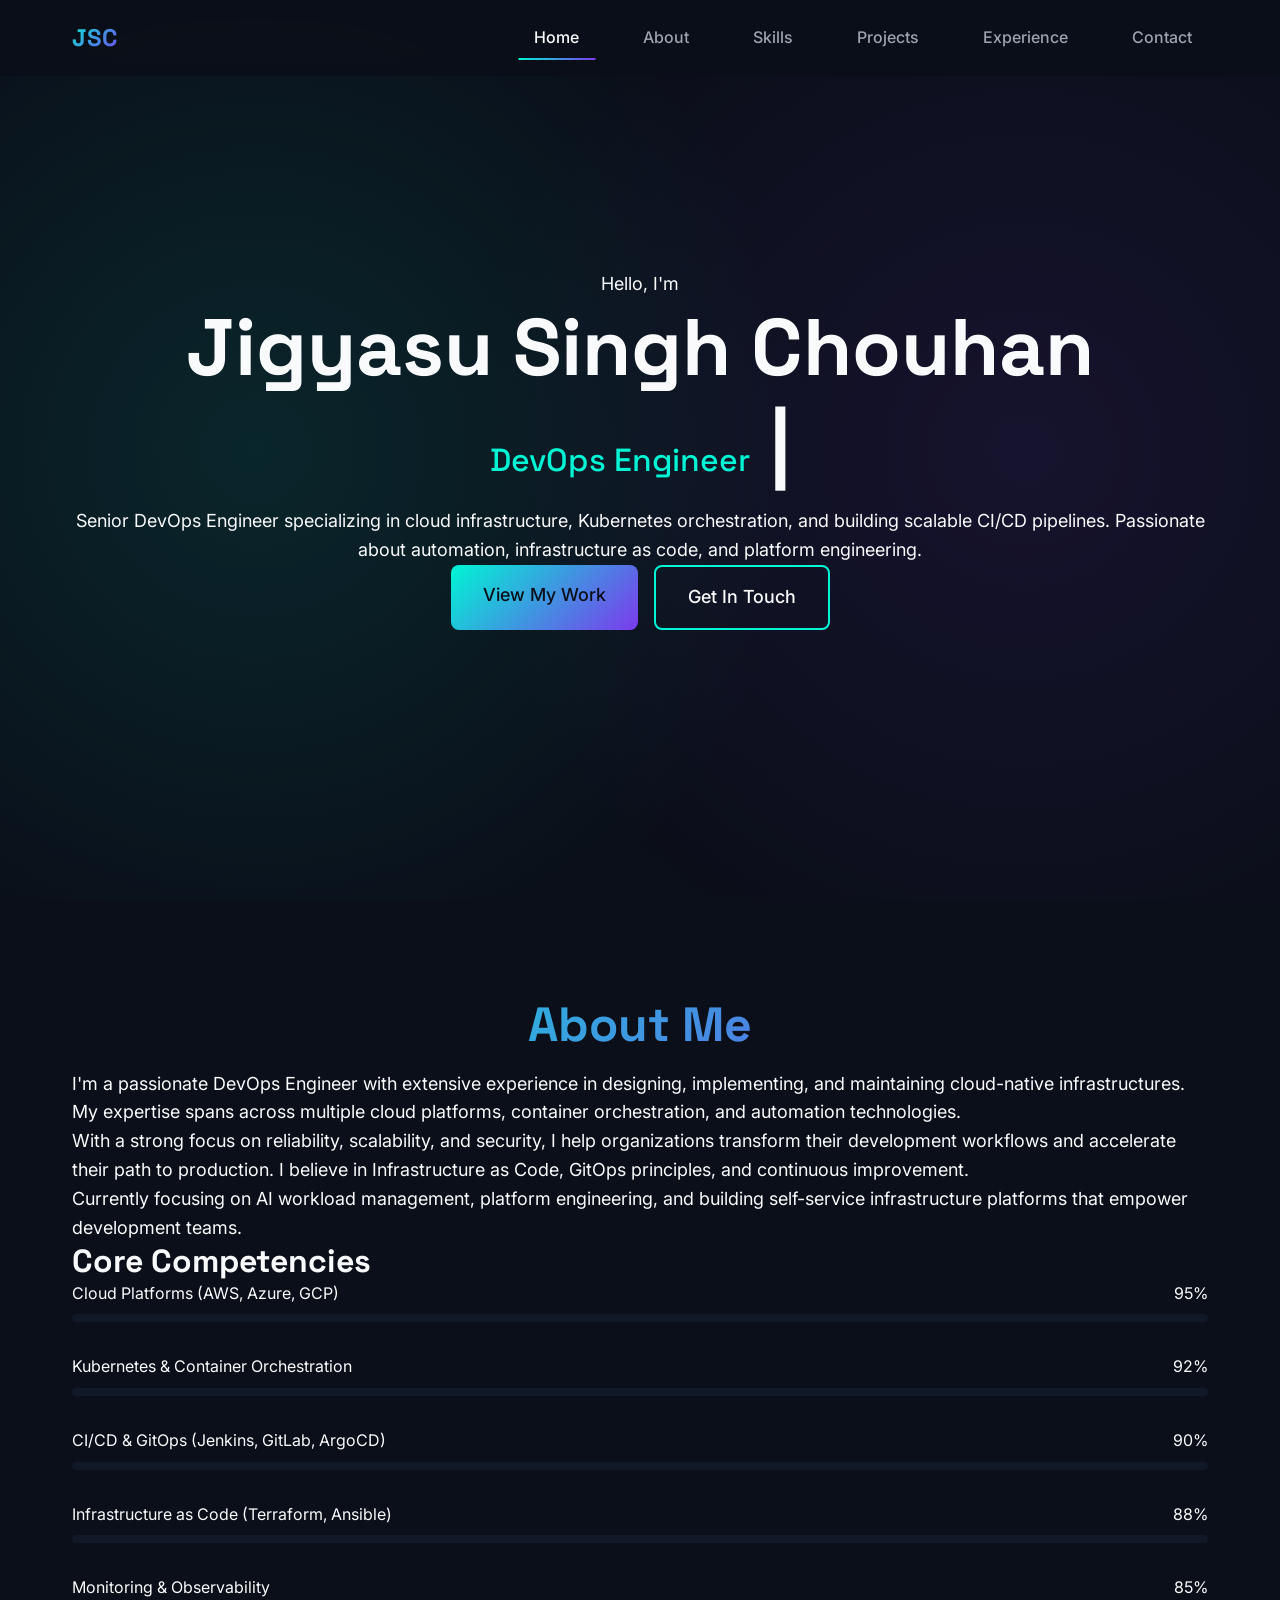
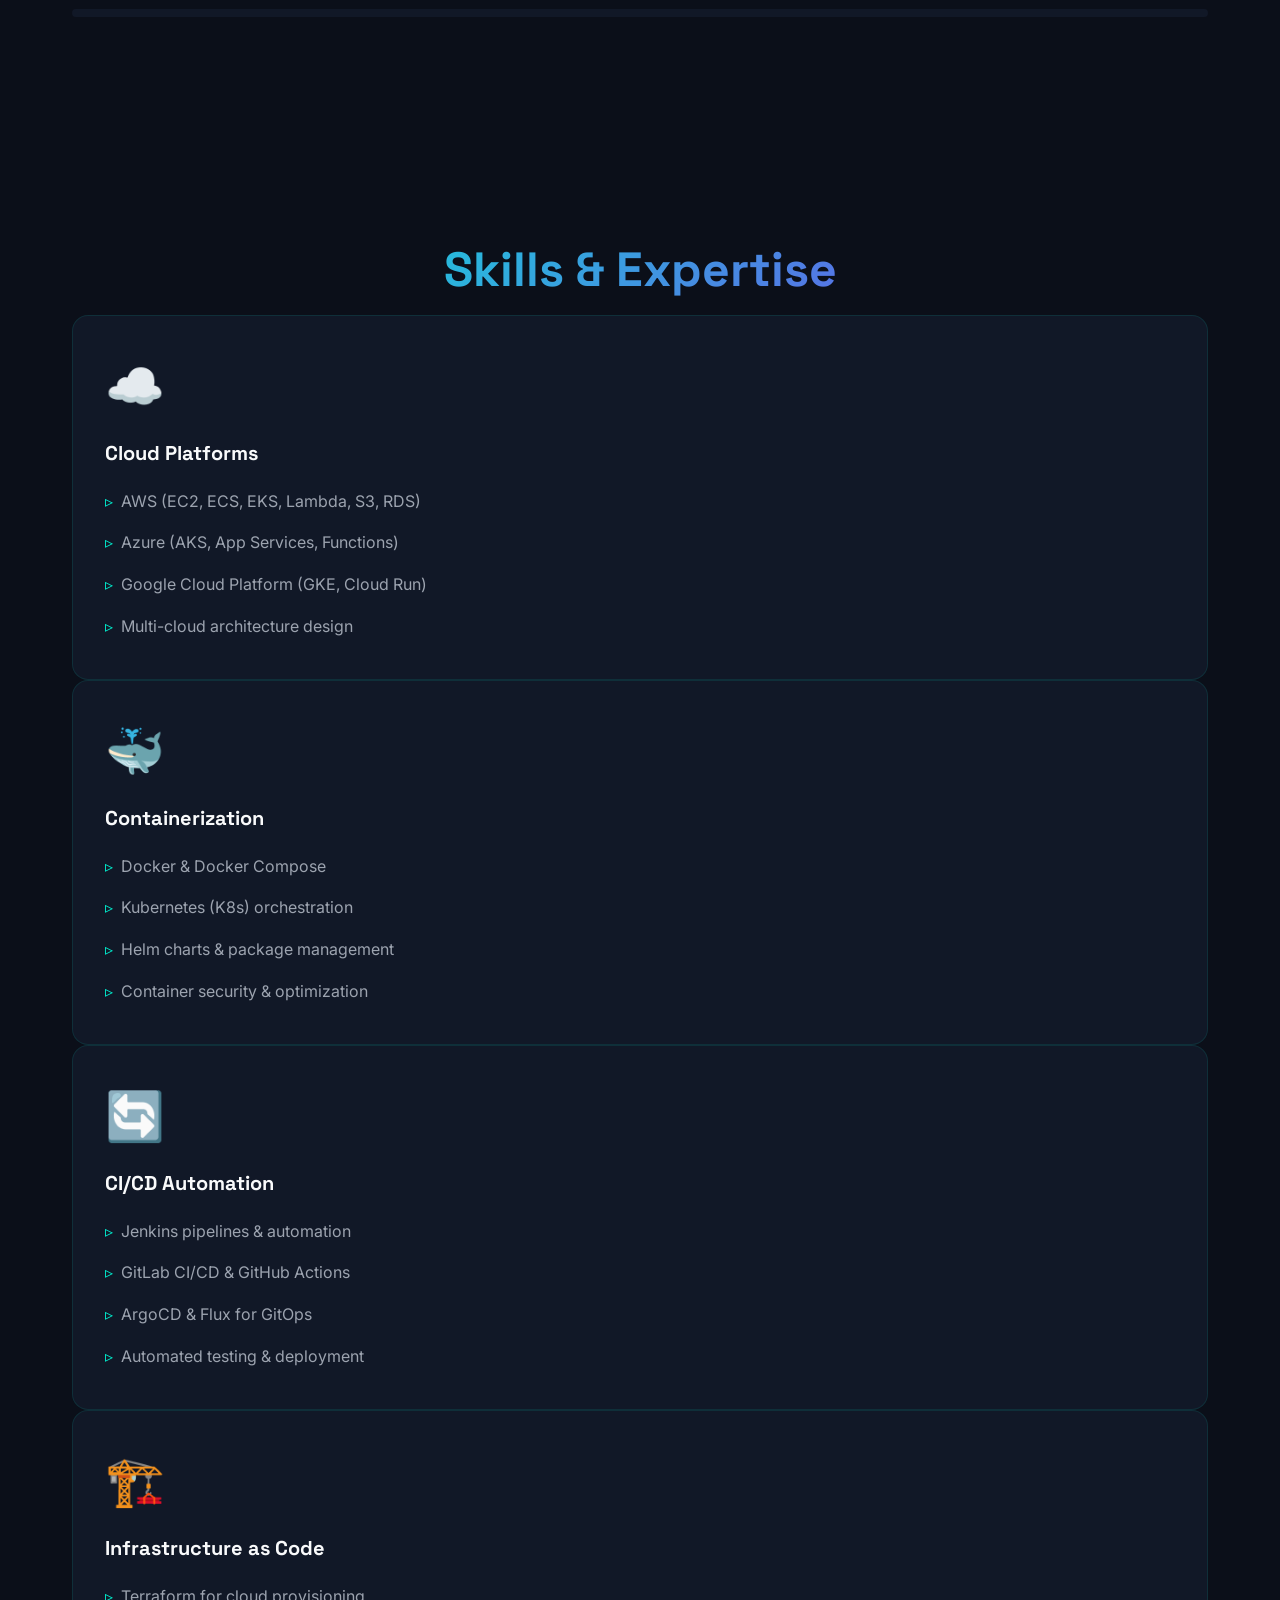
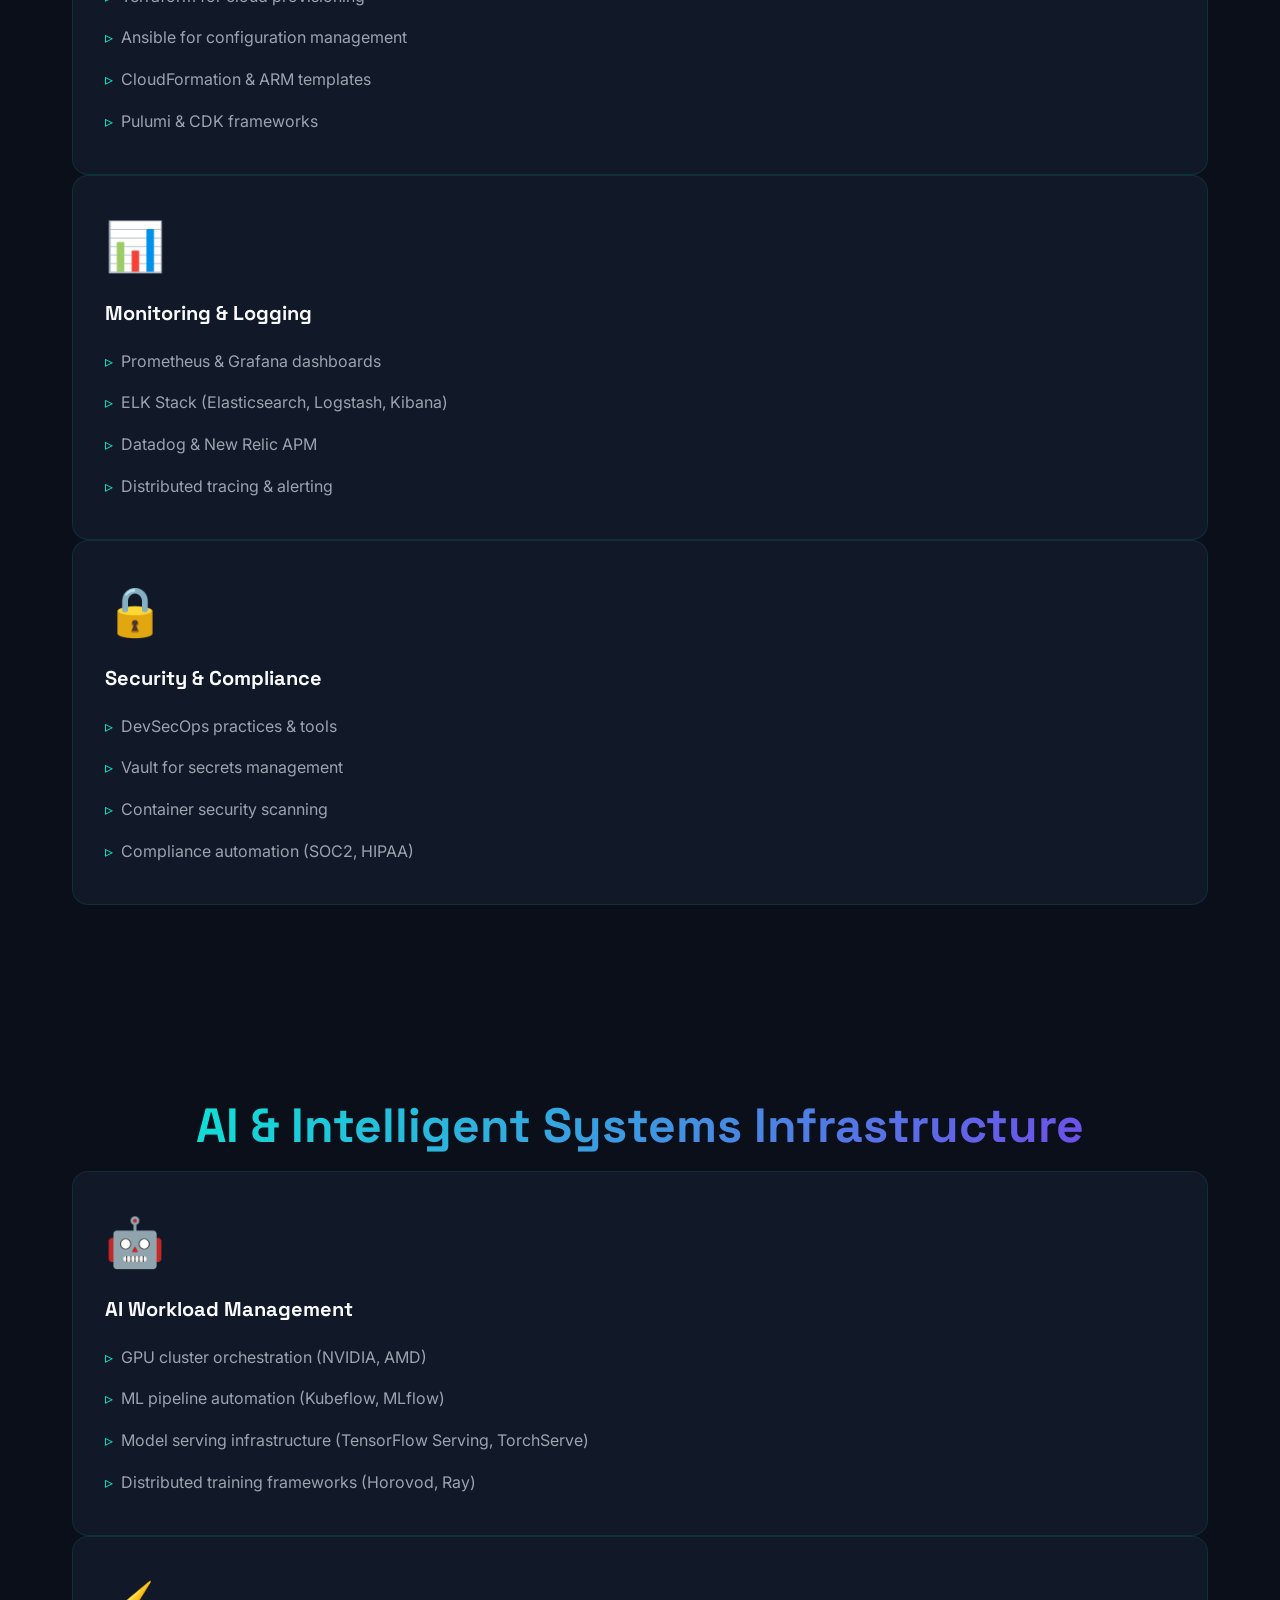
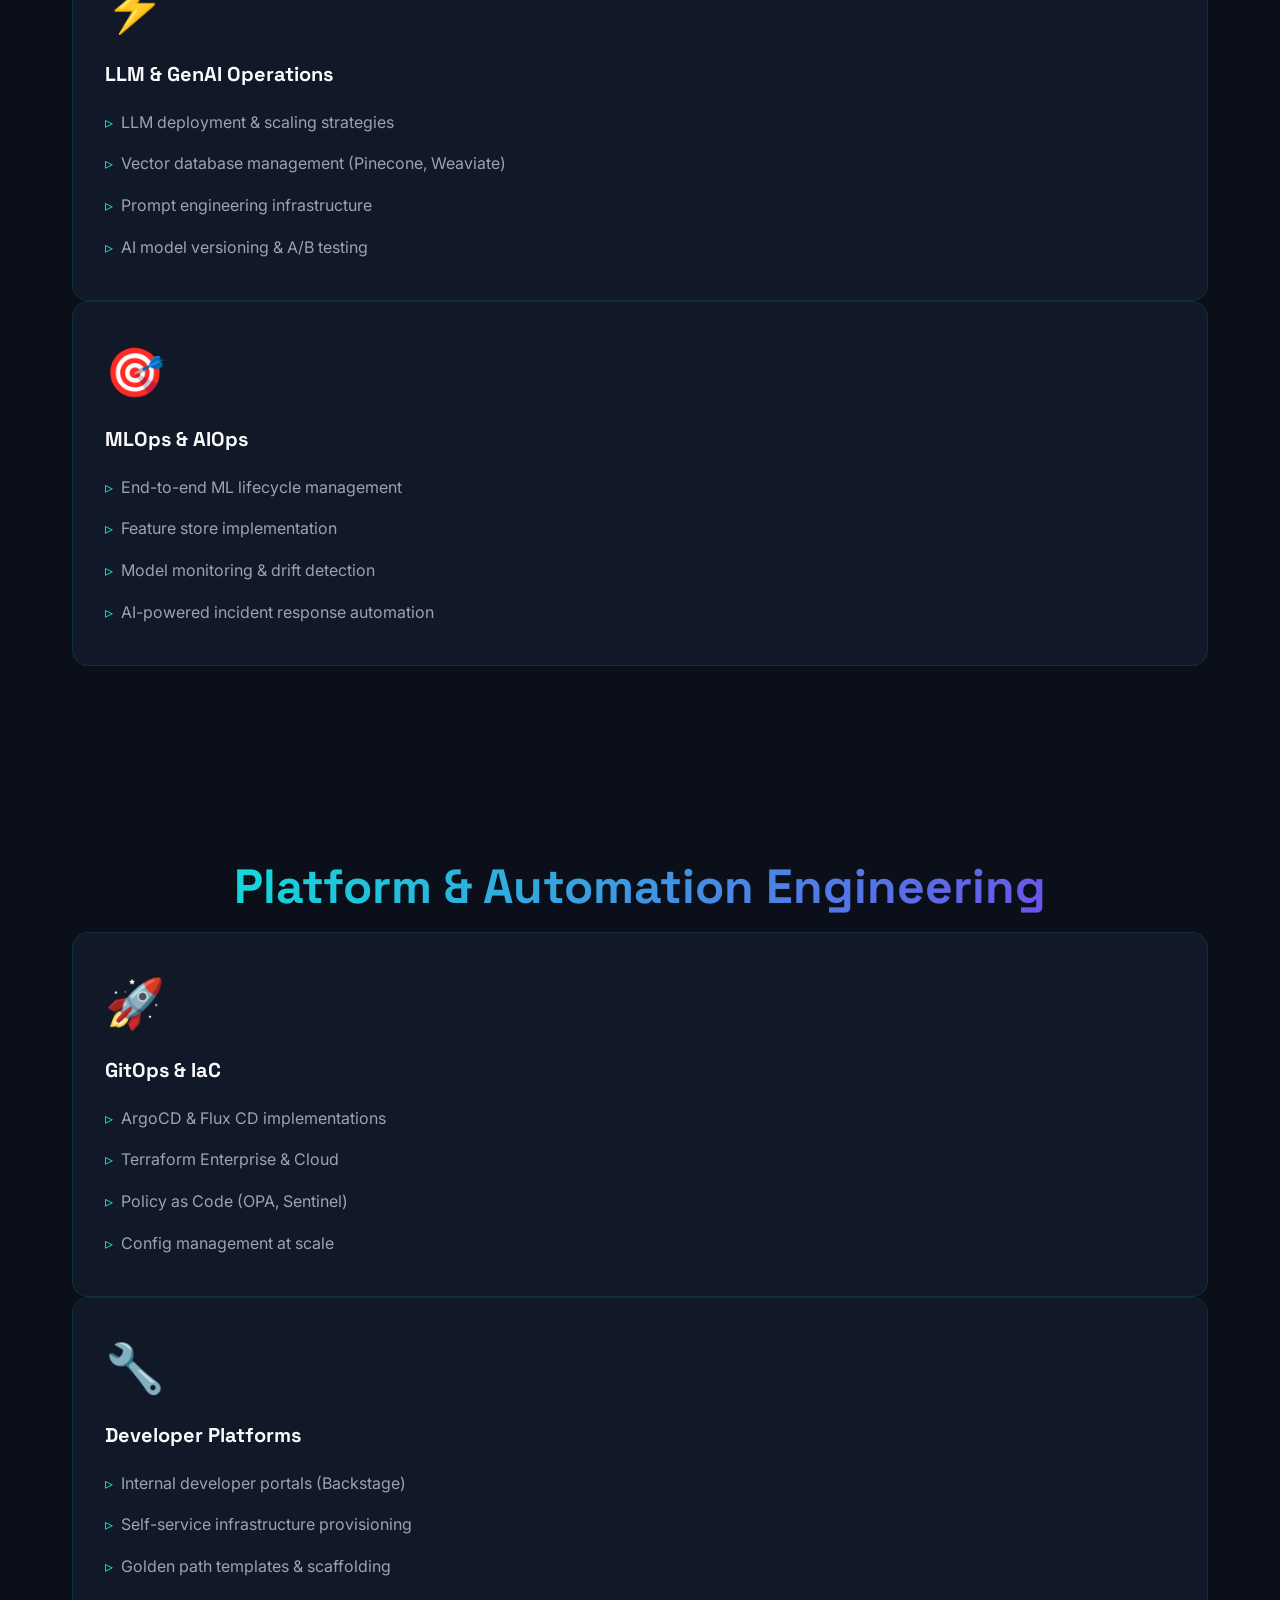
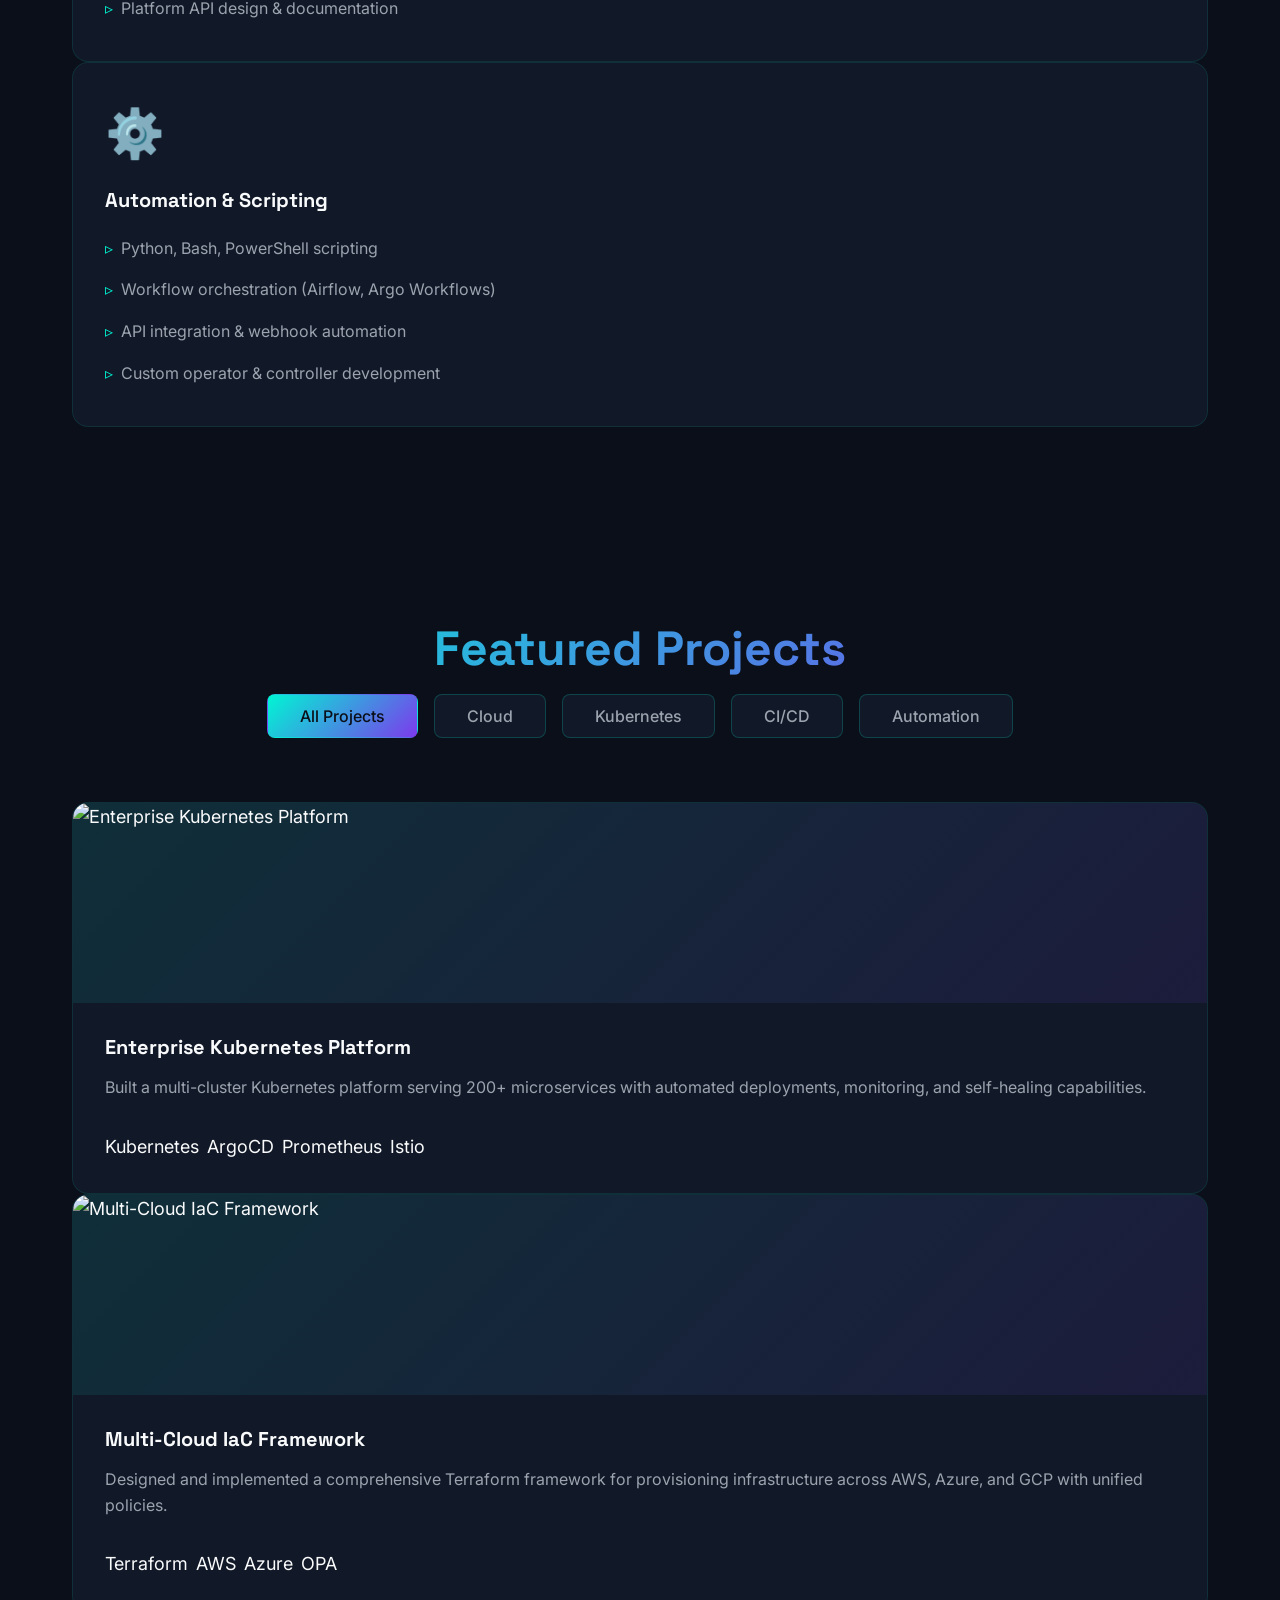
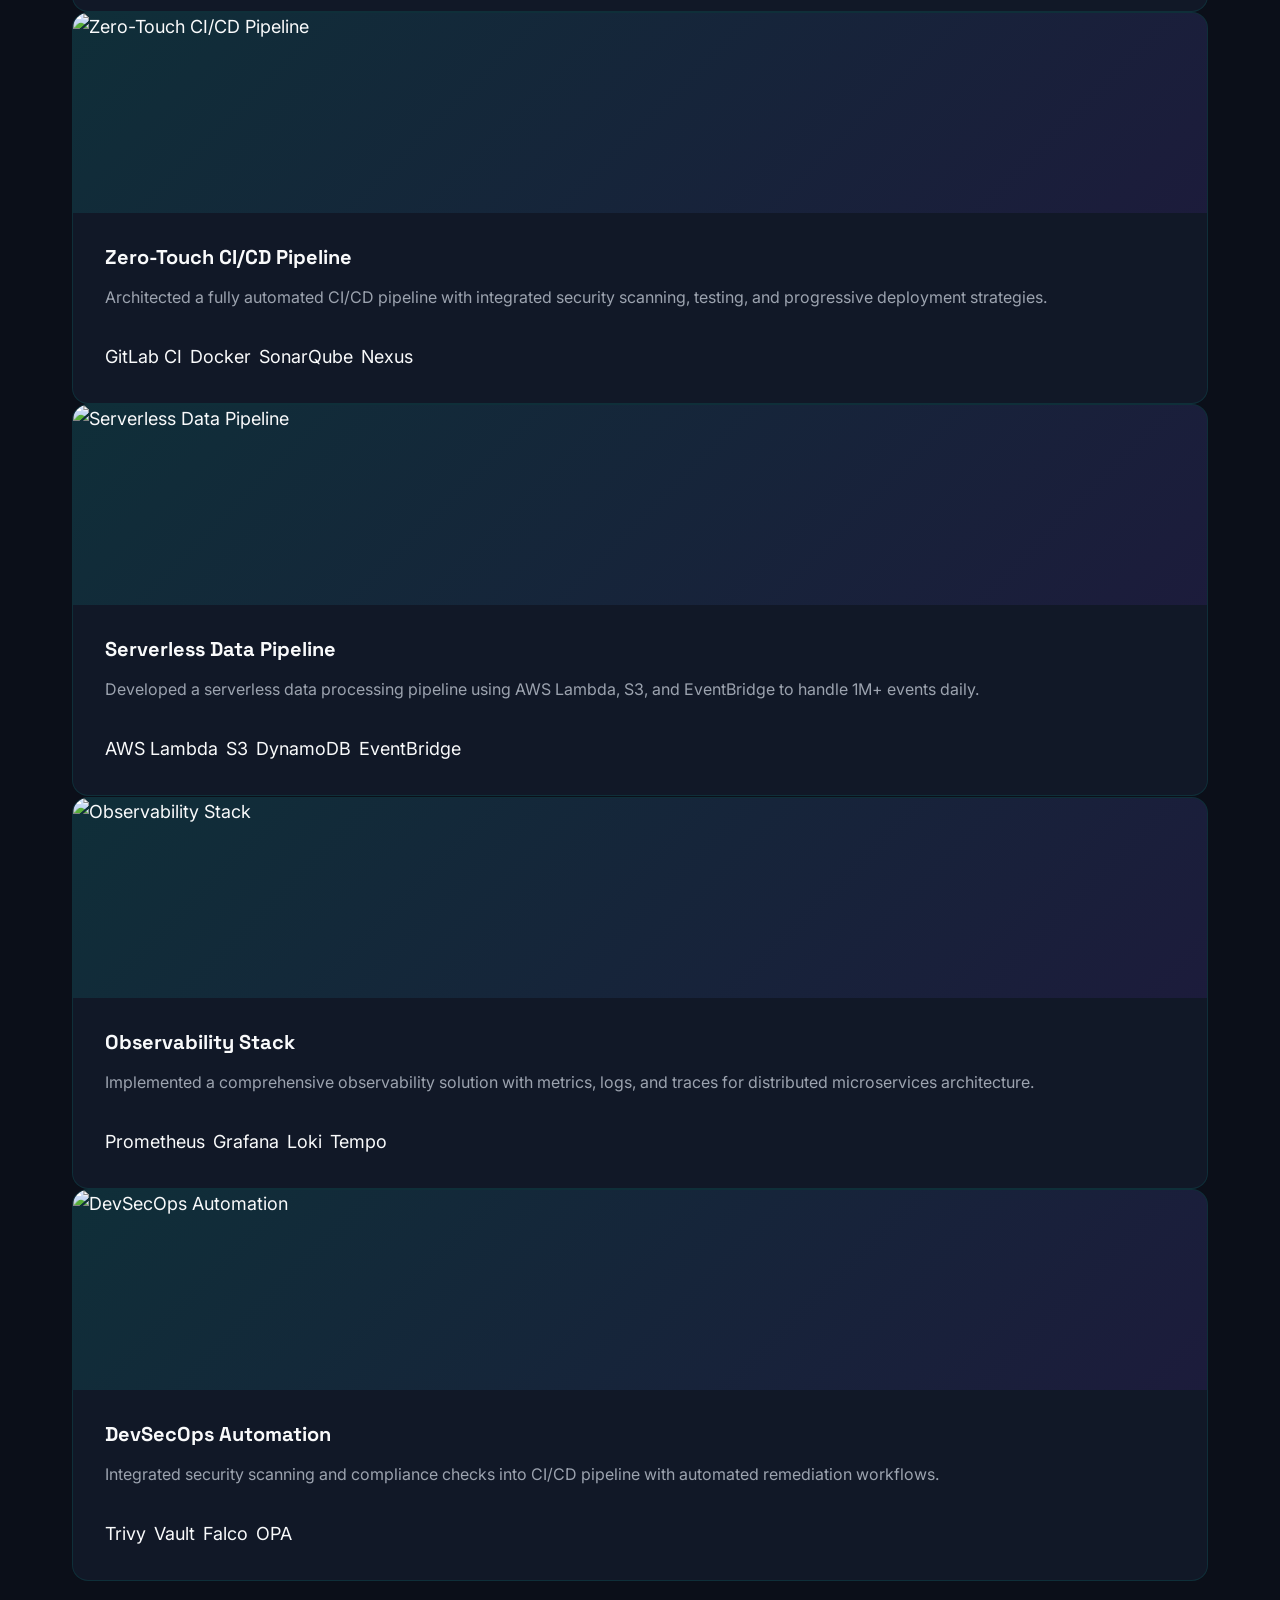
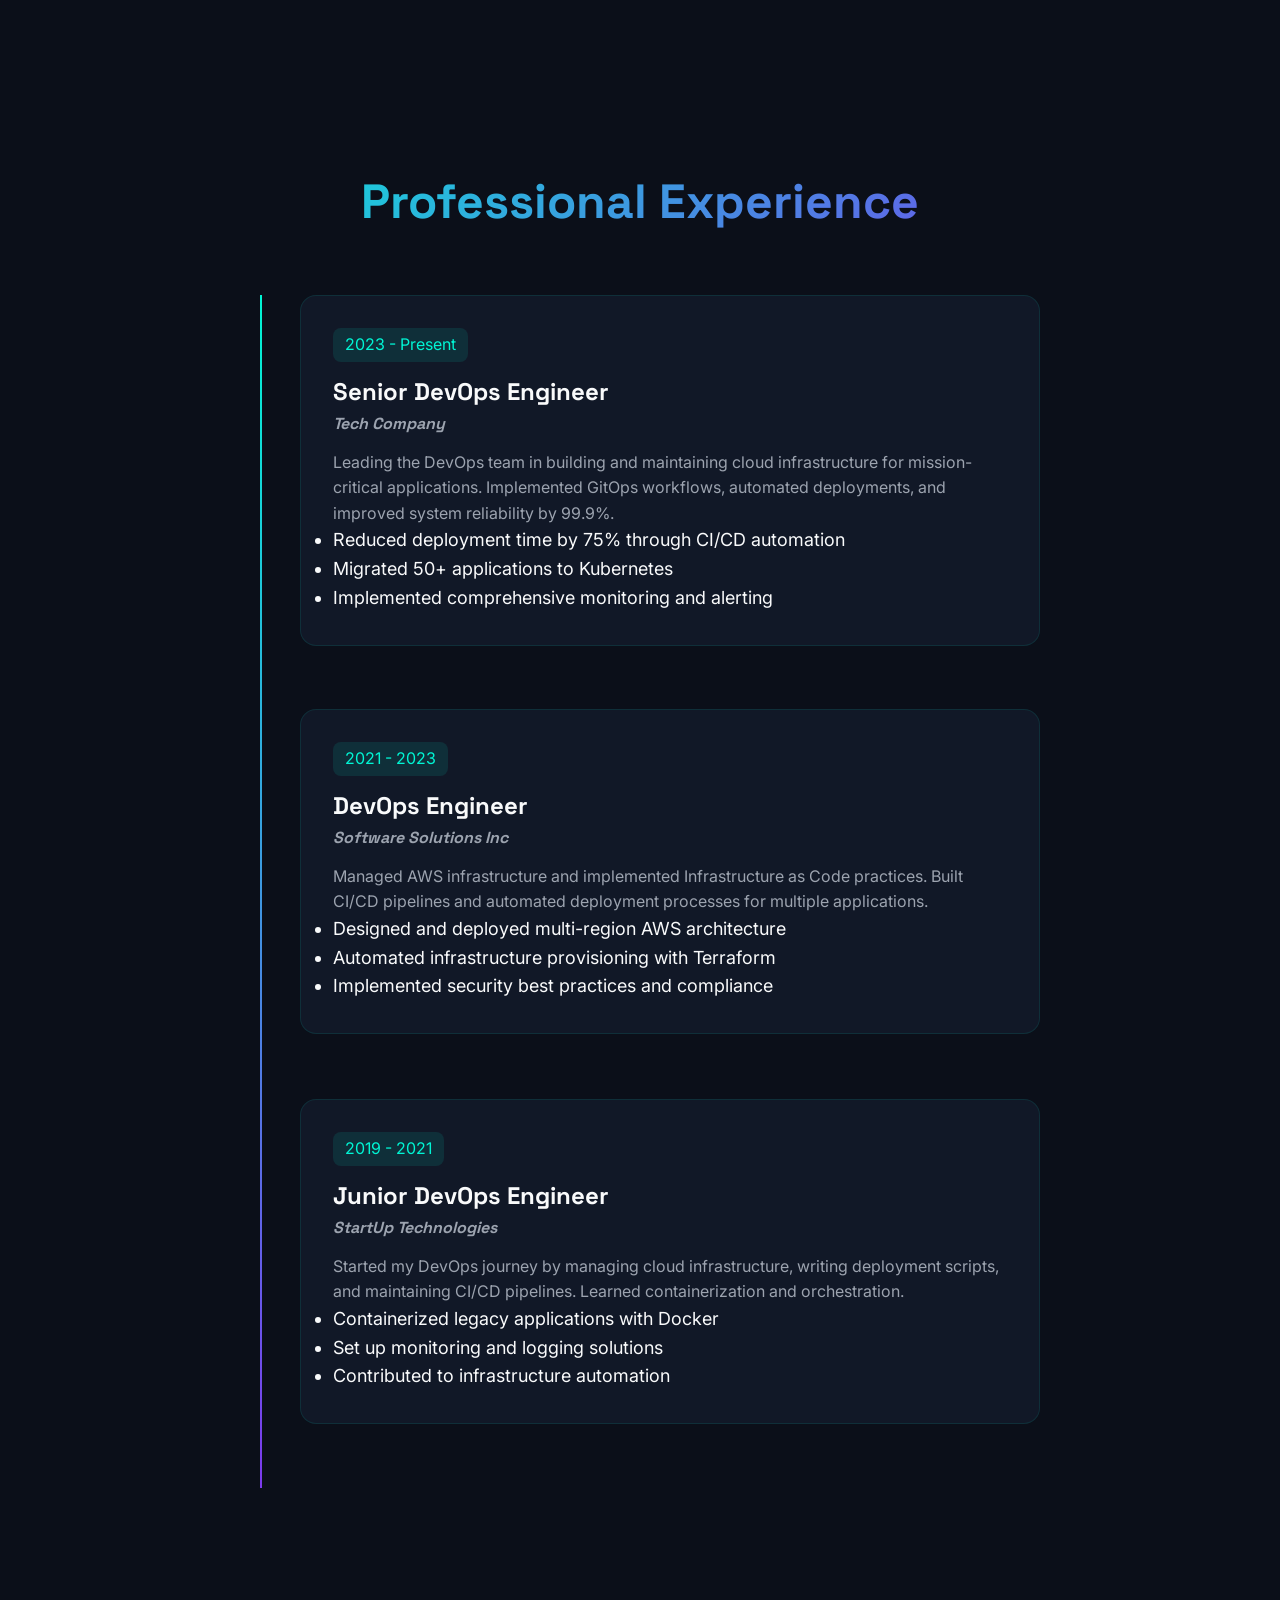
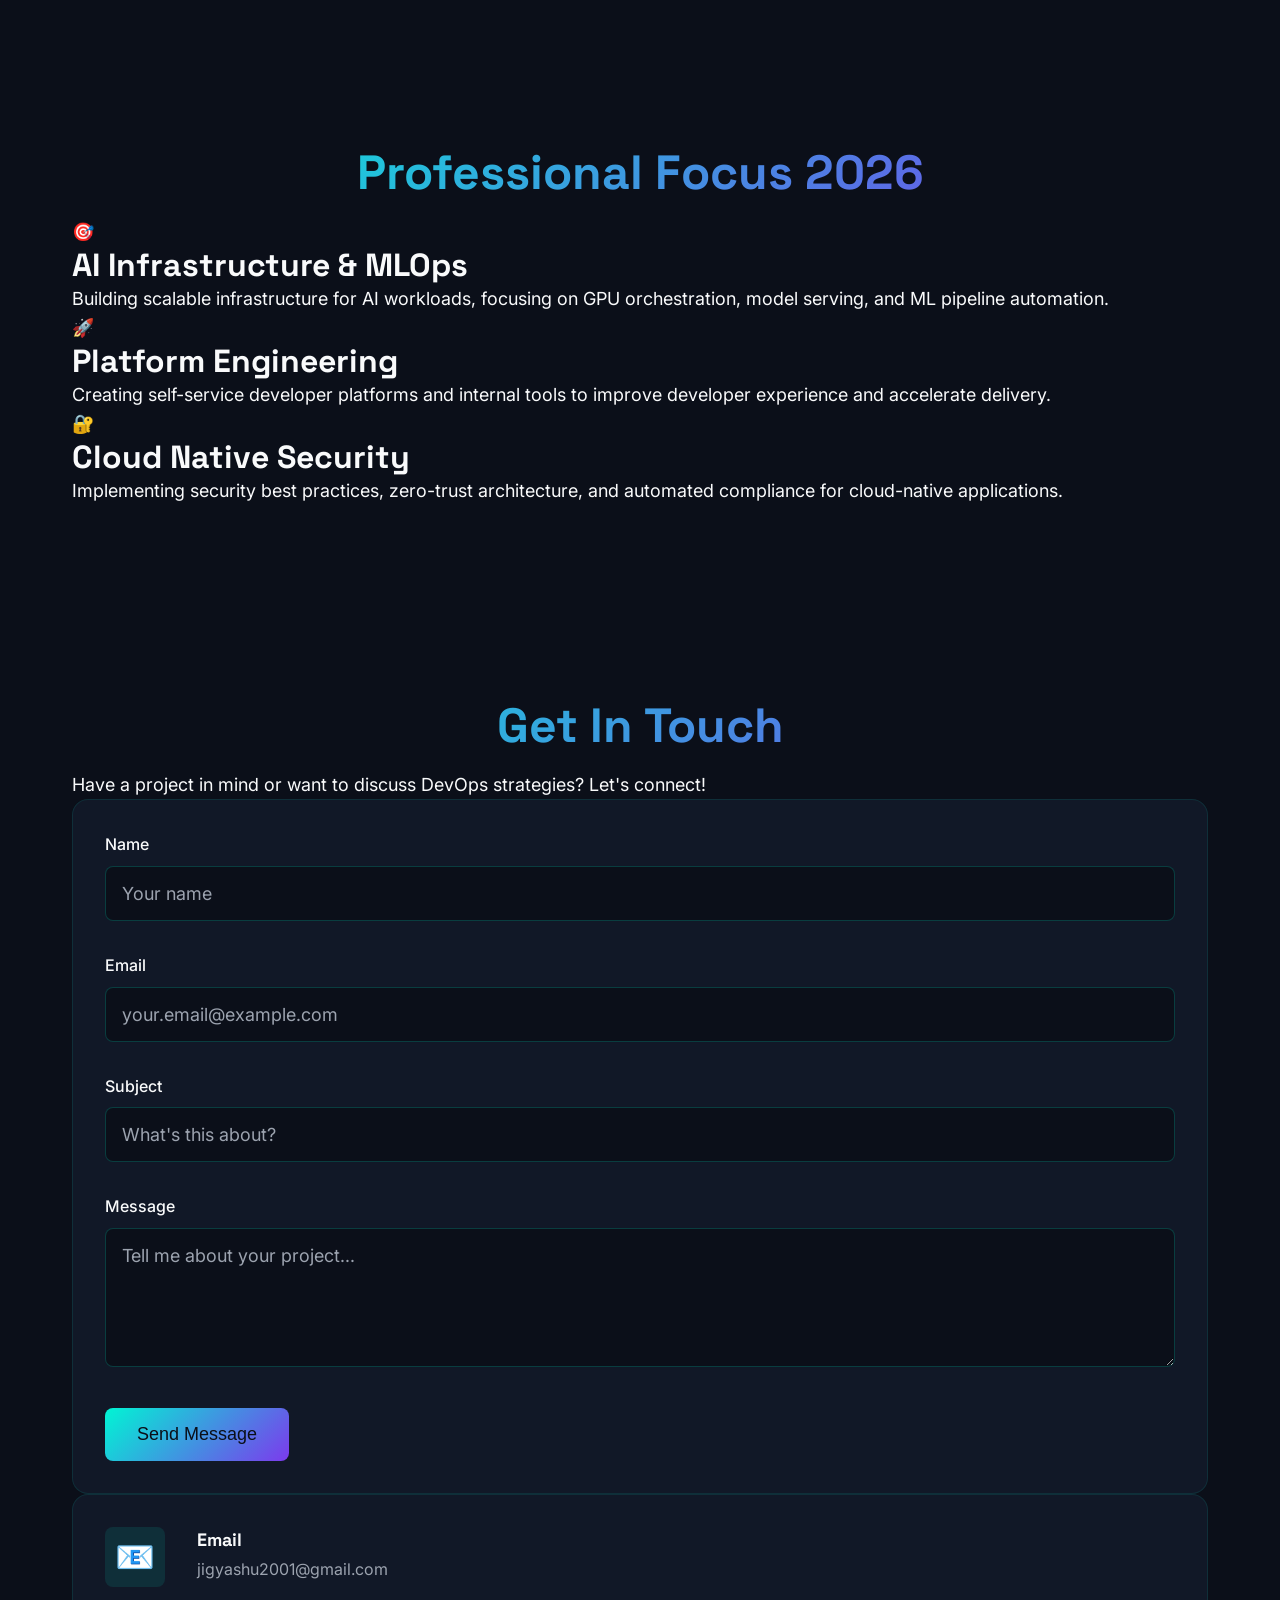
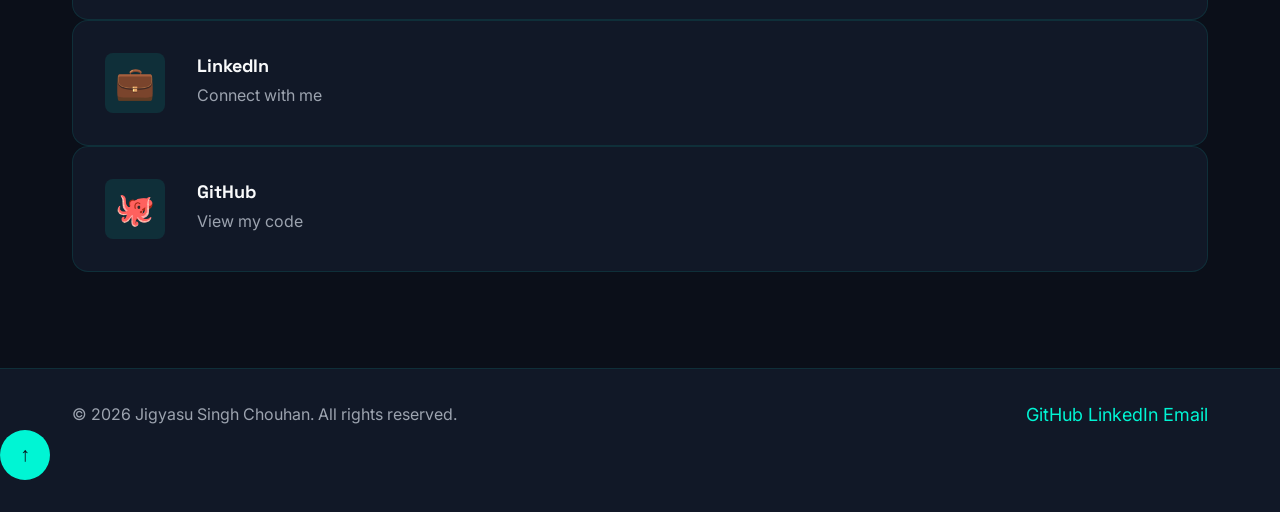
==== commit fcac53ab: "Fix code review issues: use CSS class for success state, remove placeholder university Co-authored-b" ====
--- a/index.html
+++ b/index.html
@@ -51,11 +51,7 @@
       "description": "Senior DevOps Engineer specializing in cloud infrastructure, Kubernetes orchestration, and platform engineering",
       "url": "https://jigyasusinghchouhan.github.io/",
       "email": "jigyashu2001@gmail.com",
-      "knowsAbout": ["DevOps", "Cloud Computing", "Kubernetes", "Docker", "AWS", "Azure", "CI/CD", "Terraform", "GitOps", "Infrastructure as Code"],
-      "alumniOf": {
-        "@type": "EducationalOrganization",
-        "name": "Your University"
-      }
+      "knowsAbout": ["DevOps", "Cloud Computing", "Kubernetes", "Docker", "AWS", "Azure", "CI/CD", "Terraform", "GitOps", "Infrastructure as Code"]
     }
     </script>
 </head>
--- a/style.css
+++ b/style.css
@@ -2,7 +2,7 @@
    CSS Variables - Design System
    ========================================== */
 :root {
-    /* Colors */
+    /* Colors - DO NOT MODIFY */
     --bg-primary: #0B0F19;
     --bg-secondary: #111827;
     --accent-cyan: #00F5D4;
@@ -21,6 +21,16 @@
     --font-heading: 'Space Grotesk', sans-serif;
     --font-body: 'Inter', sans-serif;
     
+    /* Fluid Typography Scale */
+    --text-xs: clamp(0.75rem, 0.7rem + 0.25vw, 0.875rem);
+    --text-sm: clamp(0.875rem, 0.8rem + 0.375vw, 1rem);
+    --text-base: clamp(1rem, 0.95rem + 0.5vw, 1.125rem);
+    --text-lg: clamp(1.125rem, 1.05rem + 0.75vw, 1.25rem);
+    --text-xl: clamp(1.25rem, 1.15rem + 1vw, 1.5rem);
+    --text-2xl: clamp(1.5rem, 1.3rem + 1.5vw, 2rem);
+    --text-3xl: clamp(2rem, 1.5rem + 2.5vw, 3rem);
+    --text-4xl: clamp(2.5rem, 2rem + 4vw, 5rem);
+    
     /* Transitions */
     --transition-fast: 0.2s ease;
     --transition-normal: 0.3s ease;
@@ -30,6 +40,13 @@
     --radius-sm: 0.5rem;
     --radius-md: 1rem;
     --radius-lg: 1.5rem;
+    
+    /* Focus Ring */
+    --focus-ring: 0 0 0 3px rgba(0, 245, 212, 0.4);
+    --focus-ring-offset: 0 0 0 2px var(--bg-primary);
+    
+    /* Touch Targets */
+    --min-touch-target: 44px;
 }
 
 /* ==========================================
@@ -44,6 +61,12 @@
 html {
     scroll-behavior: smooth;
     overflow-x: hidden;
+}
+
+@media (prefers-reduced-motion: reduce) {
+    html {
+        scroll-behavior: auto;
+    }
 }
 
 body {
@@ -54,6 +77,31 @@
     overflow-x: hidden;
     -webkit-font-smoothing: antialiased;
     -moz-osx-font-smoothing: grayscale;
+    font-size: var(--text-base);
+}
+
+/* ==========================================
+   Skip to Content Link (Accessibility)
+   ========================================== */
+.skip-to-content {
+    position: absolute;
+    top: -100%;
+    left: 50%;
+    transform: translateX(-50%);
+    background: var(--accent-cyan);
+    color: var(--bg-primary);
+    padding: var(--spacing-sm) var(--spacing-md);
+    border-radius: var(--radius-sm);
+    font-weight: 600;
+    z-index: 10000;
+    text-decoration: none;
+    transition: top var(--transition-fast);
+}
+
+.skip-to-content:focus {
+    top: var(--spacing-sm);
+    outline: none;
+    box-shadow: var(--focus-ring-offset), var(--focus-ring);
 }
 
 /* ==========================================
@@ -65,6 +113,13 @@
     line-height: 1.2;
 }
 
+h1 { font-size: var(--text-4xl); }
+h2 { font-size: var(--text-3xl); }
+h3 { font-size: var(--text-2xl); }
+h4 { font-size: var(--text-xl); }
+h5 { font-size: var(--text-lg); }
+h6 { font-size: var(--text-base); }
+
 a {
     color: var(--accent-cyan);
     text-decoration: none;
@@ -73,6 +128,12 @@
 
 a:hover {
     color: var(--accent-purple);
+}
+
+a:focus-visible {
+    outline: 2px solid var(--accent-cyan);
+    outline-offset: 2px;
+    border-radius: 2px;
 }
 
 /* ==========================================
@@ -97,6 +158,8 @@
     backdrop-filter: blur(10px);
     padding: var(--spacing-sm) 0;
     transition: var(--transition-normal);
+    contain: layout style paint;
+    will-change: background, box-shadow;
 }
 
 .navbar.scrolled {
@@ -112,12 +175,22 @@
 
 .logo {
     font-family: var(--font-heading);
-    font-size: 1.5rem;
+    font-size: var(--text-xl);
     font-weight: 700;
     background: linear-gradient(135deg, var(--accent-cyan), var(--accent-purple));
     -webkit-background-clip: text;
     -webkit-text-fill-color: transparent;
     background-clip: text;
+    text-decoration: none;
+    min-height: var(--min-touch-target);
+    display: flex;
+    align-items: center;
+}
+
+.logo:focus-visible {
+    outline: 2px solid var(--accent-cyan);
+    outline-offset: 4px;
+    border-radius: var(--radius-sm);
 }
 
 .nav-menu {
@@ -129,8 +202,12 @@
 .nav-link {
     color: var(--text-secondary);
     font-weight: 500;
+    font-size: var(--text-sm);
     padding: var(--spacing-xs) var(--spacing-sm);
     position: relative;
+    min-height: var(--min-touch-target);
+    display: flex;
+    align-items: center;
 }
 
 .nav-link::after {
@@ -155,11 +232,30 @@
     width: 100%;
 }
 
+.nav-link:focus-visible {
+    outline: 2px solid var(--accent-cyan);
+    outline-offset: 2px;
+    border-radius: var(--radius-sm);
+}
+
 .hamburger {
     display: none;
     flex-direction: column;
     gap: 5px;
     cursor: pointer;
+    background: none;
+    border: none;
+    padding: var(--spacing-xs);
+    min-width: var(--min-touch-target);
+    min-height: var(--min-touch-target);
+    align-items: center;
+    justify-content: center;
+}
+
+.hamburger:focus-visible {
+    outline: 2px solid var(--accent-cyan);
+    outline-offset: 2px;
+    border-radius: var(--radius-sm);
 }
 
 .hamburger span {
@@ -180,6 +276,7 @@
     position: relative;
     overflow: hidden;
     padding-top: 80px;
+    contain: layout style;
 }
 
 .hero-background {
@@ -192,6 +289,7 @@
         radial-gradient(circle at 20% 50%, rgba(0, 245, 212, 0.1) 0%, transparent 50%),
         radial-gradient(circle at 80% 50%, rgba(124, 58, 237, 0.1) 0%, transparent 50%);
     animation: gradient-shift 15s ease infinite;
+    will-change: transform;
 }
 
 @keyframes gradient-shift {
@@ -200,6 +298,12 @@
     }
     50% {
         transform: translateY(-20px) scale(1.05);
+    }
+}
+
+@media (prefers-reduced-motion: reduce) {
+    .hero-background {
+        animation: none;
     }
 }
 
@@ -210,9 +314,16 @@
 }
 
 .hero-title {
-    font-size: clamp(2.5rem, 8vw, 5rem);
+    font-size: var(--text-4xl);
     margin-bottom: var(--spacing-sm);
     animation: fadeInUp 1s ease;
+}
+
+@media (prefers-reduced-motion: reduce) {
+    .hero-title {
+        animation: none;
+        opacity: 1;
+    }
 }
 
 .gradient-text {
@@ -223,10 +334,17 @@
 }
 
 .hero-subtitle {
-    font-size: clamp(1rem, 2vw, 1.25rem);
+    font-size: var(--text-lg);
     color: var(--text-secondary);
     margin-bottom: var(--spacing-md);
     animation: fadeInUp 1s ease 0.2s backwards;
+}
+
+@media (prefers-reduced-motion: reduce) {
+    .hero-subtitle {
+        animation: none;
+        opacity: 1;
+    }
 }
 
 .typing-container {
@@ -238,14 +356,21 @@
     animation: fadeInUp 1s ease 0.4s backwards;
 }
 
+@media (prefers-reduced-motion: reduce) {
+    .typing-container {
+        animation: none;
+        opacity: 1;
+    }
+}
+
 .typing-text {
-    font-size: clamp(1.25rem, 3vw, 2rem);
+    font-size: var(--text-2xl);
     font-weight: 500;
     color: var(--accent-cyan);
 }
 
 .cursor {
-    font-size: clamp(1.25rem, 3vw, 2rem);
+    font-size: var(--text-2xl);
     color: var(--accent-cyan);
     animation: blink 1s infinite;
 }
@@ -253,6 +378,13 @@
 @keyframes blink {
     0%, 50% { opacity: 1; }
     51%, 100% { opacity: 0; }
+}
+
+@media (prefers-reduced-motion: reduce) {
+    .cursor {
+        animation: none;
+        opacity: 1;
+    }
 }
 
 .hero-buttons {
@@ -261,6 +393,13 @@
     justify-content: center;
     flex-wrap: wrap;
     animation: fadeInUp 1s ease 0.6s backwards;
+}
+
+@media (prefers-reduced-motion: reduce) {
+    .hero-buttons {
+        animation: none;
+        opacity: 1;
+    }
 }
 
 @keyframes fadeInUp {
@@ -281,8 +420,15 @@
     transform: translateX(-50%);
     text-align: center;
     color: var(--text-secondary);
-    font-size: 0.875rem;
+    font-size: var(--text-sm);
     animation: fadeIn 1s ease 1s backwards;
+}
+
+@media (prefers-reduced-motion: reduce) {
+    .scroll-indicator {
+        animation: none;
+        opacity: 1;
+    }
 }
 
 .scroll-arrow {
@@ -307,6 +453,12 @@
     }
 }
 
+@media (prefers-reduced-motion: reduce) {
+    .scroll-arrow {
+        animation: none;
+    }
+}
+
 @keyframes fadeIn {
     from { opacity: 0; }
     to { opacity: 1; }
@@ -320,12 +472,21 @@
     padding: 1rem 2rem;
     border-radius: var(--radius-sm);
     font-weight: 500;
-    font-size: 1rem;
+    font-size: var(--text-base);
     cursor: pointer;
     border: none;
     position: relative;
     overflow: hidden;
     transition: var(--transition-normal);
+    min-height: var(--min-touch-target);
+    min-width: var(--min-touch-target);
+    text-align: center;
+    will-change: transform, box-shadow;
+}
+
+.btn:focus-visible {
+    outline: none;
+    box-shadow: var(--focus-ring-offset), var(--focus-ring);
 }
 
 .btn-primary {
@@ -337,6 +498,16 @@
     transform: translateY(-2px);
     box-shadow: 0 10px 30px rgba(0, 245, 212, 0.3);
     color: var(--bg-primary);
+}
+
+@media (prefers-reduced-motion: reduce) {
+    .btn-primary:hover {
+        transform: none;
+    }
+}
+
+.btn-success-state {
+    background: linear-gradient(135deg, #10b981, #059669) !important;
 }
 
 .btn-secondary {
@@ -352,16 +523,23 @@
     box-shadow: 0 10px 30px rgba(0, 245, 212, 0.2);
 }
 
+@media (prefers-reduced-motion: reduce) {
+    .btn-secondary:hover {
+        transform: none;
+    }
+}
+
 /* ==========================================
    Section Styles
    ========================================== */
 .section {
     padding: var(--spacing-xl) 0;
     position: relative;
+    contain: layout style;
 }
 
 .section-title {
-    font-size: clamp(2rem, 5vw, 3rem);
+    font-size: var(--text-3xl);
     text-align: center;
     margin-bottom: var(--spacing-sm);
     background: linear-gradient(135deg, var(--accent-cyan), var(--accent-purple));
@@ -374,7 +552,7 @@
     text-align: center;
     color: var(--text-secondary);
     margin-bottom: var(--spacing-lg);
-    font-size: 1.125rem;
+    font-size: var(--text-lg);
 }
 
 /* ==========================================
@@ -382,7 +560,7 @@
    ========================================== */
 .about-grid {
     display: grid;
-    grid-template-columns: repeat(auto-fit, minmax(300px, 1fr));
+    grid-template-columns: repeat(auto-fit, minmax(min(300px, 100%), 1fr));
     gap: var(--spacing-lg);
     margin-top: var(--spacing-lg);
 }
@@ -391,6 +569,7 @@
     color: var(--text-secondary);
     margin-bottom: var(--spacing-md);
     line-height: 1.8;
+    font-size: var(--text-base);
 }
 
 .about-info {
@@ -406,20 +585,24 @@
     background: var(--bg-secondary);
     border-radius: var(--radius-sm);
     border-left: 3px solid var(--accent-cyan);
+    min-height: var(--min-touch-target);
+    align-items: center;
 }
 
 .info-label {
     font-weight: 500;
     color: var(--text-primary);
     min-width: 100px;
+    font-size: var(--text-sm);
 }
 
 .info-value {
     color: var(--text-secondary);
+    font-size: var(--text-sm);
 }
 
 .skills-heading {
-    font-size: 1.5rem;
+    font-size: var(--text-xl);
     margin-bottom: var(--spacing-md);
 }
 
@@ -432,7 +615,7 @@
     justify-content: space-between;
     margin-bottom: var(--spacing-xs);
     color: var(--text-primary);
-    font-size: 0.875rem;
+    font-size: var(--text-sm);
 }
 
 .skill-progress {
@@ -450,6 +633,13 @@
     transition: width 1.5s ease;
     position: relative;
     border-radius: 999px;
+    will-change: width;
+}
+
+@media (prefers-reduced-motion: reduce) {
+    .skill-fill {
+        transition: none;
+    }
 }
 
 .skill-fill::after {
@@ -468,12 +658,18 @@
     100% { transform: translateX(100%); }
 }
 
+@media (prefers-reduced-motion: reduce) {
+    .skill-fill::after {
+        animation: none;
+    }
+}
+
 /* ==========================================
    Skills Section
    ========================================== */
 .skills-grid {
     display: grid;
-    grid-template-columns: repeat(auto-fit, minmax(280px, 1fr));
+    grid-template-columns: repeat(auto-fit, minmax(min(280px, 100%), 1fr));
     gap: var(--spacing-md);
     margin-top: var(--spacing-lg);
 }
@@ -486,6 +682,8 @@
     transition: var(--transition-normal);
     position: relative;
     overflow: hidden;
+    will-change: transform;
+    contain: layout style paint;
 }
 
 .skill-card::before {
@@ -506,8 +704,19 @@
     box-shadow: 0 20px 40px rgba(0, 245, 212, 0.2);
 }
 
+@media (prefers-reduced-motion: reduce) {
+    .skill-card:hover {
+        transform: none;
+    }
+}
+
 .skill-card:hover::before {
     transform: scaleX(1);
+}
+
+.skill-card:focus-within {
+    outline: 2px solid var(--accent-cyan);
+    outline-offset: 2px;
 }
 
 .skill-icon {
@@ -516,7 +725,7 @@
 }
 
 .skill-title {
-    font-size: 1.25rem;
+    font-size: var(--text-lg);
     margin-bottom: var(--spacing-sm);
     color: var(--text-primary);
 }
@@ -530,6 +739,7 @@
     padding: var(--spacing-xs) 0;
     position: relative;
     padding-left: var(--spacing-sm);
+    font-size: var(--text-sm);
 }
 
 .skill-list li::before {
@@ -559,8 +769,10 @@
     cursor: pointer;
     transition: var(--transition-normal);
     font-family: var(--font-body);
-    font-size: 0.875rem;
+    font-size: var(--text-sm);
     font-weight: 500;
+    min-height: var(--min-touch-target);
+    min-width: 80px;
 }
 
 .filter-btn:hover,
@@ -570,9 +782,14 @@
     border-color: transparent;
 }
 
+.filter-btn:focus-visible {
+    outline: 2px solid var(--accent-cyan);
+    outline-offset: 2px;
+}
+
 .projects-grid {
     display: grid;
-    grid-template-columns: repeat(auto-fill, minmax(320px, 1fr));
+    grid-template-columns: repeat(auto-fill, minmax(min(320px, 100%), 1fr));
     gap: var(--spacing-md);
     margin-top: var(--spacing-lg);
 }
@@ -585,6 +802,8 @@
     transition: var(--transition-normal);
     display: flex;
     flex-direction: column;
+    will-change: transform;
+    contain: layout style paint;
 }
 
 .project-card.hidden {
@@ -595,6 +814,17 @@
     transform: translateY(-10px);
     border-color: var(--accent-cyan);
     box-shadow: 0 20px 40px rgba(0, 245, 212, 0.2);
+}
+
+@media (prefers-reduced-motion: reduce) {
+    .project-card:hover {
+        transform: none;
+    }
+}
+
+.project-card:focus-within {
+    outline: 2px solid var(--accent-cyan);
+    outline-offset: 2px;
 }
 
 .project-image {
@@ -622,6 +852,12 @@
     opacity: 1;
 }
 
+@media (prefers-reduced-motion: reduce) {
+    .project-overlay {
+        transition: none;
+    }
+}
+
 .project-links {
     display: flex;
     gap: var(--spacing-sm);
@@ -633,7 +869,11 @@
     color: var(--bg-primary);
     border-radius: var(--radius-sm);
     font-weight: 500;
+    font-size: var(--text-sm);
     transition: var(--transition-normal);
+    min-height: var(--min-touch-target);
+    display: flex;
+    align-items: center;
 }
 
 .project-link:hover {
@@ -642,6 +882,17 @@
     color: var(--bg-primary);
 }
 
+@media (prefers-reduced-motion: reduce) {
+    .project-link:hover {
+        transform: none;
+    }
+}
+
+.project-link:focus-visible {
+    outline: 2px solid var(--text-primary);
+    outline-offset: 2px;
+}
+
 .project-content {
     padding: var(--spacing-md);
     flex: 1;
@@ -650,7 +901,7 @@
 }
 
 .project-title {
-    font-size: 1.25rem;
+    font-size: var(--text-lg);
     margin-bottom: var(--spacing-sm);
     color: var(--text-primary);
 }
@@ -660,6 +911,7 @@
     margin-bottom: var(--spacing-md);
     line-height: 1.6;
     flex: 1;
+    font-size: var(--text-sm);
 }
 
 .project-tags {
@@ -673,7 +925,7 @@
     background: rgba(0, 245, 212, 0.1);
     color: var(--accent-cyan);
     border-radius: 999px;
-    font-size: 0.75rem;
+    font-size: var(--text-xs);
     border: 1px solid rgba(0, 245, 212, 0.2);
 }
 
@@ -726,12 +978,24 @@
     border-radius: var(--radius-md);
     border: 1px solid rgba(0, 245, 212, 0.1);
     transition: var(--transition-normal);
+    will-change: transform;
 }
 
 .timeline-content:hover {
     border-color: var(--accent-cyan);
     transform: translateX(10px);
     box-shadow: 0 10px 30px rgba(0, 245, 212, 0.2);
+}
+
+@media (prefers-reduced-motion: reduce) {
+    .timeline-content:hover {
+        transform: none;
+    }
+}
+
+.timeline-content:focus-within {
+    outline: 2px solid var(--accent-cyan);
+    outline-offset: 2px;
 }
 
 .timeline-date {
@@ -740,12 +1004,12 @@
     background: rgba(0, 245, 212, 0.1);
     color: var(--accent-cyan);
     border-radius: var(--radius-sm);
-    font-size: 0.875rem;
+    font-size: var(--text-sm);
     margin-bottom: var(--spacing-sm);
 }
 
 .timeline-title {
-    font-size: 1.5rem;
+    font-size: var(--text-xl);
     margin-bottom: var(--spacing-xs);
     color: var(--text-primary);
 }
@@ -754,11 +1018,13 @@
     color: var(--text-secondary);
     margin-bottom: var(--spacing-sm);
     font-style: italic;
+    font-size: var(--text-sm);
 }
 
 .timeline-description {
     color: var(--text-secondary);
     line-height: 1.6;
+    font-size: var(--text-sm);
 }
 
 .timeline-description ul {
@@ -784,7 +1050,7 @@
    ========================================== */
 .contact-grid {
     display: grid;
-    grid-template-columns: repeat(auto-fit, minmax(300px, 1fr));
+    grid-template-columns: repeat(auto-fit, minmax(min(300px, 100%), 1fr));
     gap: var(--spacing-lg);
     margin-top: var(--spacing-lg);
 }
@@ -798,6 +1064,7 @@
     border-radius: var(--radius-md);
     border: 1px solid rgba(0, 245, 212, 0.1);
     transition: var(--transition-normal);
+    min-height: var(--min-touch-target);
 }
 
 .contact-item:hover {
@@ -806,6 +1073,17 @@
     box-shadow: 0 10px 30px rgba(0, 245, 212, 0.2);
 }
 
+@media (prefers-reduced-motion: reduce) {
+    .contact-item:hover {
+        transform: none;
+    }
+}
+
+.contact-item:focus-within {
+    outline: 2px solid var(--accent-cyan);
+    outline-offset: 2px;
+}
+
 .contact-icon {
     font-size: 2rem;
     width: 60px;
@@ -815,10 +1093,11 @@
     justify-content: center;
     background: rgba(0, 245, 212, 0.1);
     border-radius: var(--radius-sm);
+    flex-shrink: 0;
 }
 
 .contact-details h3 {
-    font-size: 1rem;
+    font-size: var(--text-base);
     margin-bottom: 0.25rem;
     color: var(--text-primary);
 }
@@ -826,13 +1105,20 @@
 .contact-details p,
 .contact-details a {
     color: var(--text-secondary);
-    font-size: 0.875rem;
+    font-size: var(--text-sm);
+}
+
+.contact-details a:focus-visible {
+    outline: 2px solid var(--accent-cyan);
+    outline-offset: 2px;
+    border-radius: 2px;
 }
 
 .social-links {
     display: flex;
     gap: var(--spacing-sm);
     margin-top: var(--spacing-md);
+    flex-wrap: wrap;
 }
 
 .social-link {
@@ -855,6 +1141,17 @@
     box-shadow: 0 10px 20px rgba(0, 245, 212, 0.3);
 }
 
+@media (prefers-reduced-motion: reduce) {
+    .social-link:hover {
+        transform: none;
+    }
+}
+
+.social-link:focus-visible {
+    outline: 2px solid var(--accent-cyan);
+    outline-offset: 2px;
+}
+
 /* Contact Form */
 .contact-form {
     background: var(--bg-secondary);
@@ -866,6 +1163,14 @@
 
 .form-group {
     margin-bottom: var(--spacing-md);
+}
+
+.form-group label {
+    display: block;
+    margin-bottom: var(--spacing-xs);
+    color: var(--text-primary);
+    font-weight: 500;
+    font-size: var(--text-sm);
 }
 
 .form-group input,
@@ -877,8 +1182,9 @@
     border-radius: var(--radius-sm);
     color: var(--text-primary);
     font-family: var(--font-body);
-    font-size: 1rem;
+    font-size: var(--text-base);
     transition: var(--transition-normal);
+    min-height: var(--min-touch-target);
 }
 
 .form-group input:focus,
@@ -886,6 +1192,12 @@
     outline: none;
     border-color: var(--accent-cyan);
     box-shadow: 0 0 20px rgba(0, 245, 212, 0.2);
+}
+
+.form-group input:focus-visible,
+.form-group textarea:focus-visible {
+    outline: 2px solid var(--accent-cyan);
+    outline-offset: 2px;
 }
 
 .form-group input::placeholder,
@@ -920,6 +1232,12 @@
     }
 }
 
+@media (prefers-reduced-motion: reduce) {
+    .btn-ripple {
+        animation: none;
+    }
+}
+
 /* ==========================================
    Footer
    ========================================== */
@@ -939,12 +1257,12 @@
 
 .footer p {
     color: var(--text-secondary);
-    font-size: 0.875rem;
+    font-size: var(--text-sm);
 }
 
 .back-to-top {
-    width: 40px;
-    height: 40px;
+    width: 50px;
+    height: 50px;
     border-radius: 50%;
     background: var(--accent-cyan);
     border: none;
@@ -954,12 +1272,24 @@
     align-items: center;
     justify-content: center;
     transition: var(--transition-normal);
+    font-size: 1.25rem;
 }
 
 .back-to-top:hover {
     background: var(--accent-purple);
     transform: translateY(-5px);
     box-shadow: 0 10px 20px rgba(0, 245, 212, 0.3);
+}
+
+@media (prefers-reduced-motion: reduce) {
+    .back-to-top:hover {
+        transform: none;
+    }
+}
+
+.back-to-top:focus-visible {
+    outline: 2px solid var(--text-primary);
+    outline-offset: 2px;
 }
 
 /* ==========================================
@@ -978,6 +1308,40 @@
     opacity: 0;
 }
 
+@media (prefers-reduced-motion: reduce) {
+    .cursor-glow {
+        display: none;
+    }
+}
+
+/* ==========================================
+   Custom Scrollbar
+   ========================================== */
+::-webkit-scrollbar {
+    width: 12px;
+    height: 12px;
+}
+
+::-webkit-scrollbar-track {
+    background: var(--bg-secondary);
+}
+
+::-webkit-scrollbar-thumb {
+    background: linear-gradient(180deg, var(--accent-cyan), var(--accent-purple));
+    border-radius: 6px;
+    border: 2px solid var(--bg-secondary);
+}
+
+::-webkit-scrollbar-thumb:hover {
+    background: linear-gradient(180deg, var(--accent-purple), var(--accent-cyan));
+}
+
+/* Firefox Scrollbar */
+* {
+    scrollbar-width: thin;
+    scrollbar-color: var(--accent-cyan) var(--bg-secondary);
+}
+
 /* ==========================================
    Animation States
    ========================================== */
@@ -1022,9 +1386,47 @@
     transform: scale(1);
 }
 
-/* ==========================================
-   Responsive Design
-   ========================================== */
+@media (prefers-reduced-motion: reduce) {
+    [data-aos] {
+        opacity: 1;
+        transform: none !important;
+        transition: none;
+    }
+}
+
+/* ==========================================
+   Responsive Design - Mobile First
+   ========================================== */
+
+/* Small Phones - 320px */
+@media (max-width: 320px) {
+    :root {
+        --spacing-lg: 2.5rem;
+        --spacing-xl: 3rem;
+    }
+    
+    .container {
+        padding: 0 var(--spacing-xs);
+    }
+}
+
+/* Phones - 480px */
+@media (max-width: 480px) {
+    .container {
+        padding: 0 var(--spacing-sm);
+    }
+    
+    .hero-buttons {
+        flex-direction: column;
+        align-items: stretch;
+    }
+    
+    .btn {
+        width: 100%;
+    }
+}
+
+/* Tablets - 768px */
 @media (max-width: 768px) {
     :root {
         --spacing-lg: 3rem;
@@ -1044,6 +1446,8 @@
         opacity: 0;
         transition: var(--transition-normal);
         border-bottom: 1px solid rgba(0, 245, 212, 0.2);
+        max-height: calc(100vh - 70px);
+        overflow-y: auto;
     }
     
     .nav-menu.active {
@@ -1051,6 +1455,12 @@
         opacity: 1;
     }
     
+    .nav-link {
+        width: 100%;
+        justify-content: center;
+        padding: var(--spacing-sm);
+    }
+    
     .hamburger {
         display: flex;
     }
@@ -1065,11 +1475,6 @@
     
     .hamburger.active span:nth-child(3) {
         transform: rotate(-45deg) translate(7px, -6px);
-    }
-    
-    .hero-buttons {
-        flex-direction: column;
-        align-items: stretch;
     }
     
     .about-grid,
@@ -1107,21 +1512,29 @@
     }
 }
 
-@media (max-width: 480px) {
+/* Large Tablets - 1024px */
+@media (min-width: 769px) and (max-width: 1024px) {
     .container {
-        padding: 0 var(--spacing-sm);
-    }
-    
-    .hero-title {
-        font-size: 2rem;
-    }
-    
-    .section-title {
-        font-size: 1.75rem;
-    }
-    
-    .skill-card {
-        padding: var(--spacing-sm);
+        max-width: 960px;
+    }
+    
+    .projects-grid {
+        grid-template-columns: repeat(2, 1fr);
+    }
+    
+    .skills-grid {
+        grid-template-columns: repeat(2, 1fr);
+    }
+}
+
+/* Desktop - 1440px and up */
+@media (min-width: 1440px) {
+    .container {
+        max-width: 1320px;
+    }
+    
+    :root {
+        --spacing-xl: 8rem;
     }
 }
 
@@ -1136,7 +1549,130 @@
     display: block !important;
 }
 
-/* Performance Optimization */
+.sr-only {
+    position: absolute;
+    width: 1px;
+    height: 1px;
+    padding: 0;
+    margin: -1px;
+    overflow: hidden;
+    clip: rect(0, 0, 0, 0);
+    white-space: nowrap;
+    border-width: 0;
+}
+
+/* ==========================================
+   Form Validation Styles
+   ========================================== */
+.error-message {
+    color: #ff4444;
+}
+
+input.error,
+textarea.error {
+    border-color: #ff4444;
+}
+
+/* ==========================================
+   Print Styles
+   ========================================== */
+@media print {
+    *,
+    *::before,
+    *::after {
+        background: transparent !important;
+        color: #000 !important;
+        box-shadow: none !important;
+        text-shadow: none !important;
+    }
+    
+    body {
+        font-size: 12pt;
+        line-height: 1.5;
+    }
+    
+    h1, h2, h3, h4, h5, h6 {
+        page-break-after: avoid;
+        page-break-inside: avoid;
+    }
+    
+    a,
+    a:visited {
+        text-decoration: underline;
+    }
+    
+    a[href]::after {
+        content: " (" attr(href) ")";
+    }
+    
+    abbr[title]::after {
+        content: " (" attr(title) ")";
+    }
+    
+    a[href^="#"]::after,
+    a[href^="javascript:"]::after {
+        content: "";
+    }
+    
+    pre {
+        white-space: pre-wrap !important;
+    }
+    
+    pre,
+    blockquote {
+        border: 1px solid #999;
+        page-break-inside: avoid;
+    }
+    
+    thead {
+        display: table-header-group;
+    }
+    
+    tr,
+    img {
+        page-break-inside: avoid;
+    }
+    
+    p,
+    h2,
+    h3 {
+        orphans: 3;
+        widows: 3;
+    }
+    
+    img {
+        max-width: 100% !important;
+    }
+    
+    /* Hide non-essential elements */
+    .navbar,
+    .hamburger,
+    .hero-background,
+    .cursor-glow,
+    .back-to-top,
+    .social-links,
+    .project-overlay,
+    .scroll-indicator,
+    .btn,
+    button {
+        display: none !important;
+    }
+    
+    .section {
+        page-break-inside: avoid;
+    }
+    
+    .project-card,
+    .skill-card,
+    .timeline-content {
+        border: 1px solid #999;
+        page-break-inside: avoid;
+    }
+}
+
+/* ==========================================
+   Performance Optimization
+   ========================================== */
 @media (prefers-reduced-motion: reduce) {
     *,
     *::before,
@@ -1144,5 +1680,6 @@
         animation-duration: 0.01ms !important;
         animation-iteration-count: 1 !important;
         transition-duration: 0.01ms !important;
-    }
-}
+        scroll-behavior: auto !important;
+    }
+}
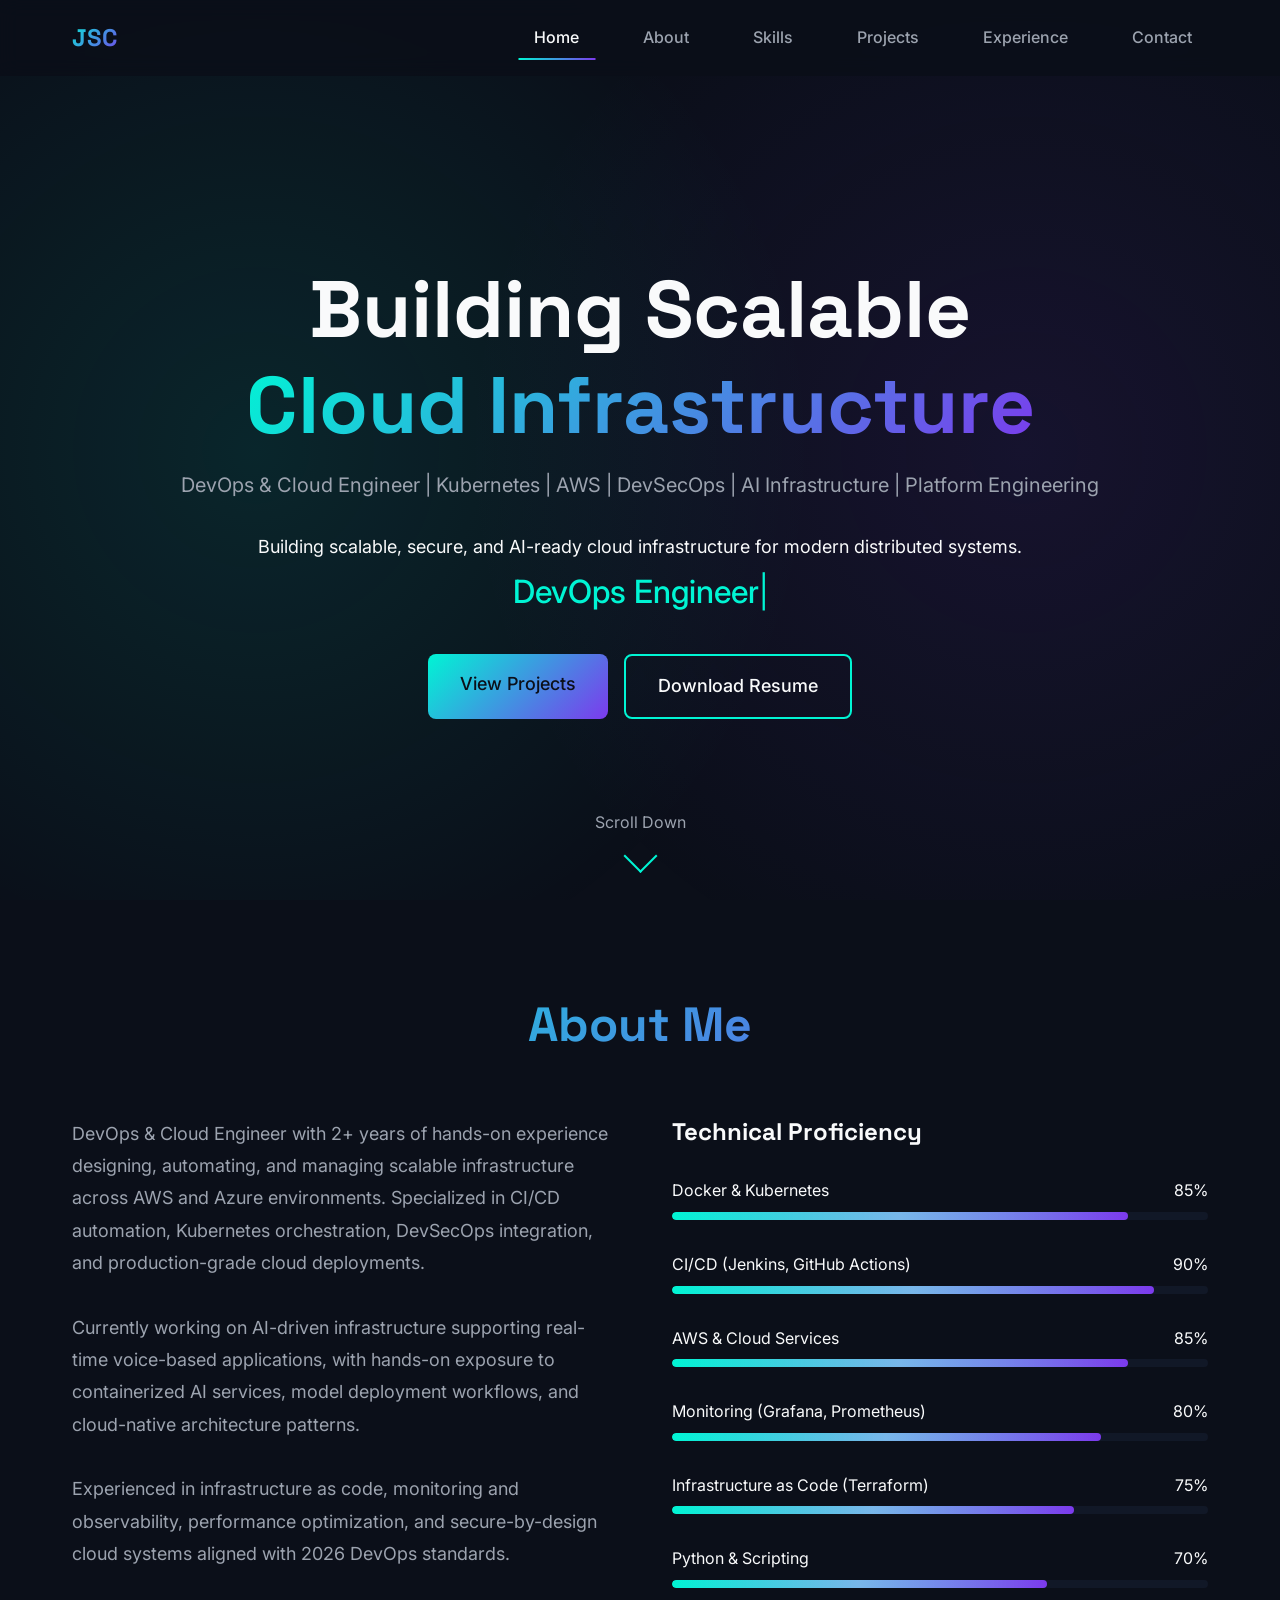
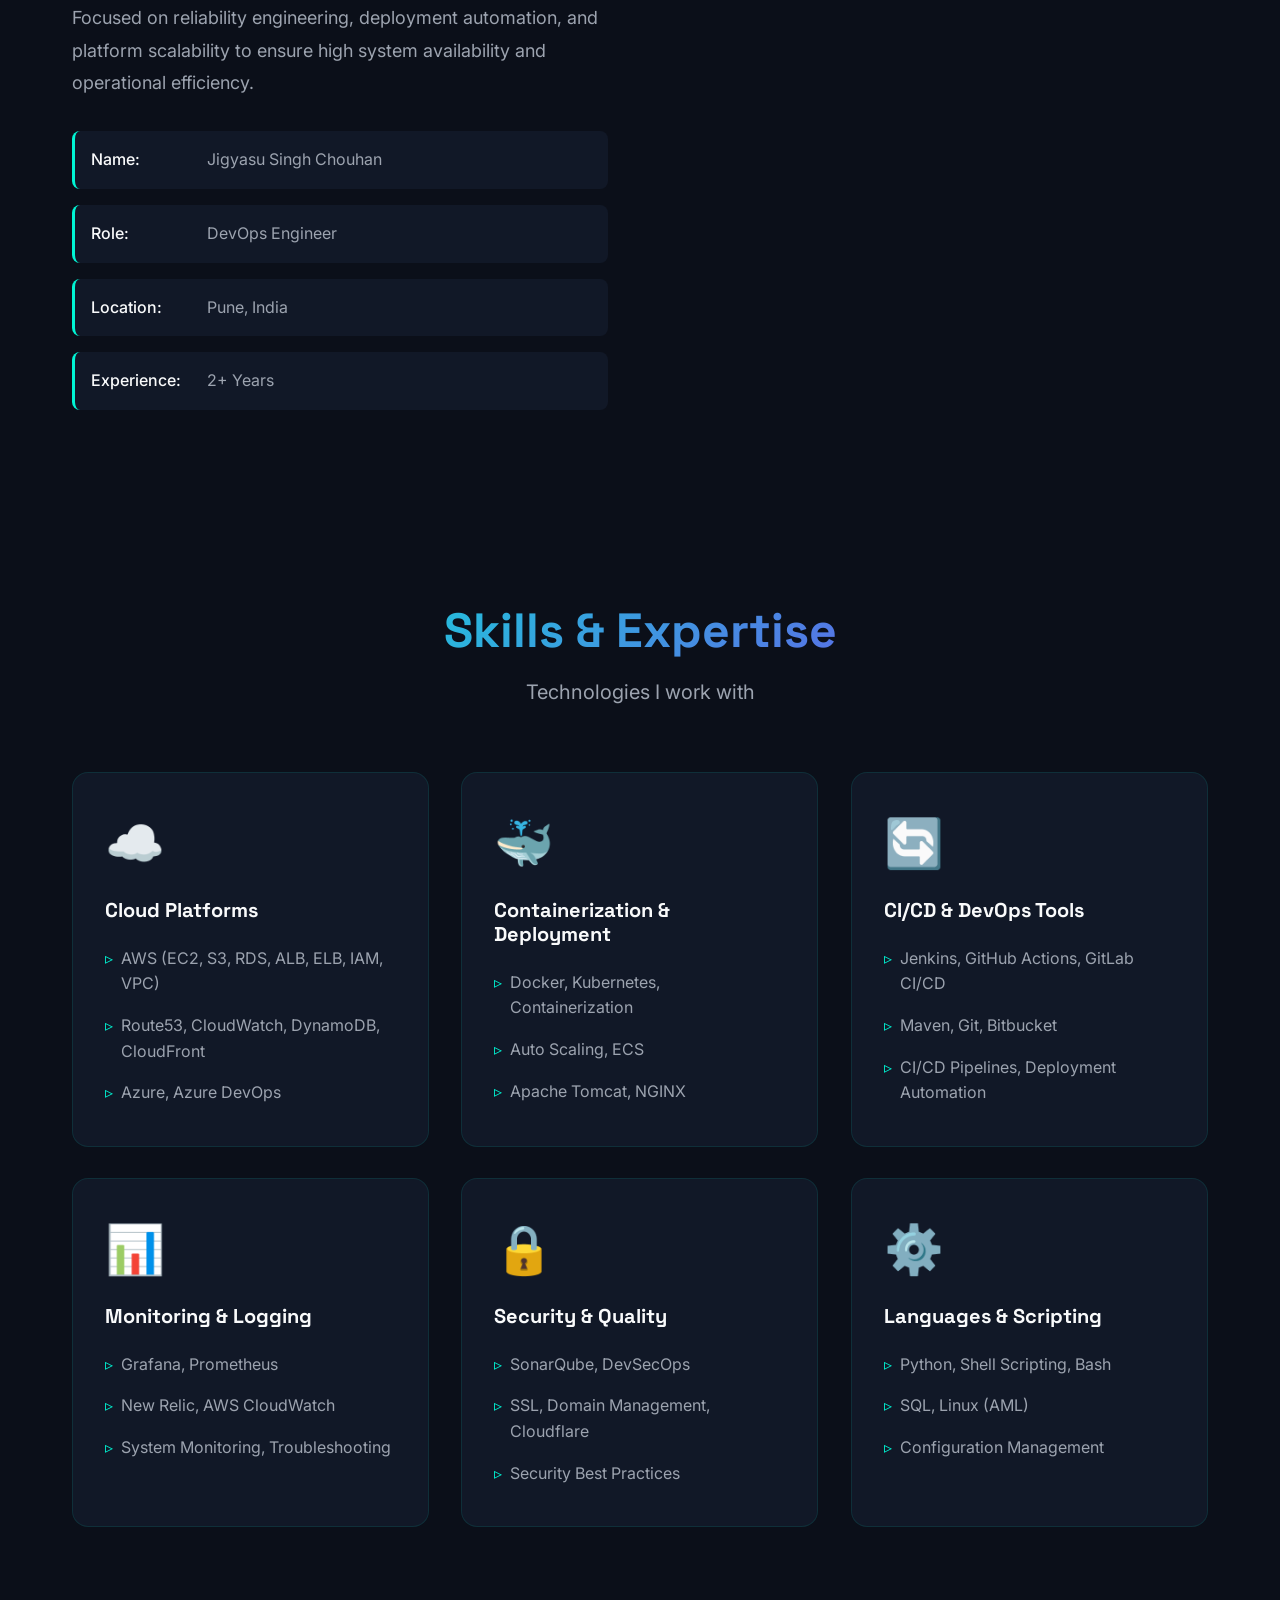
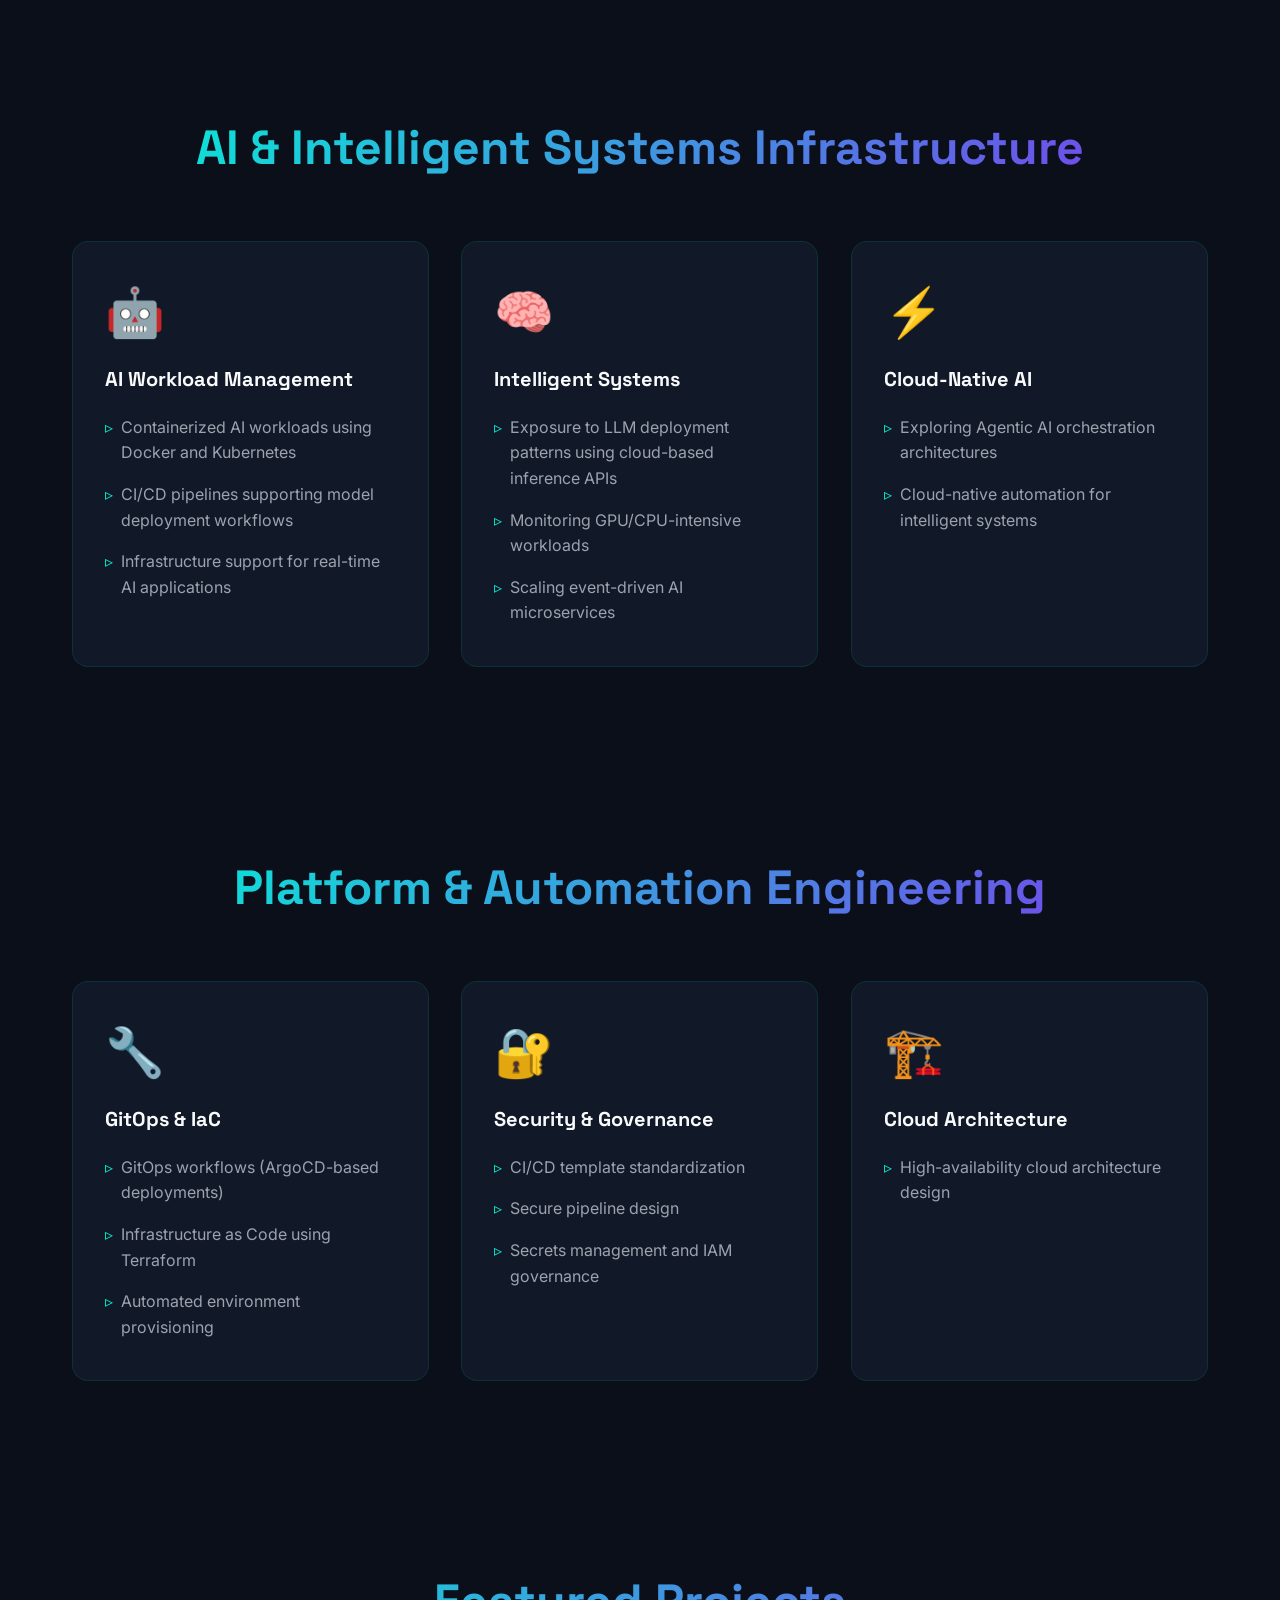
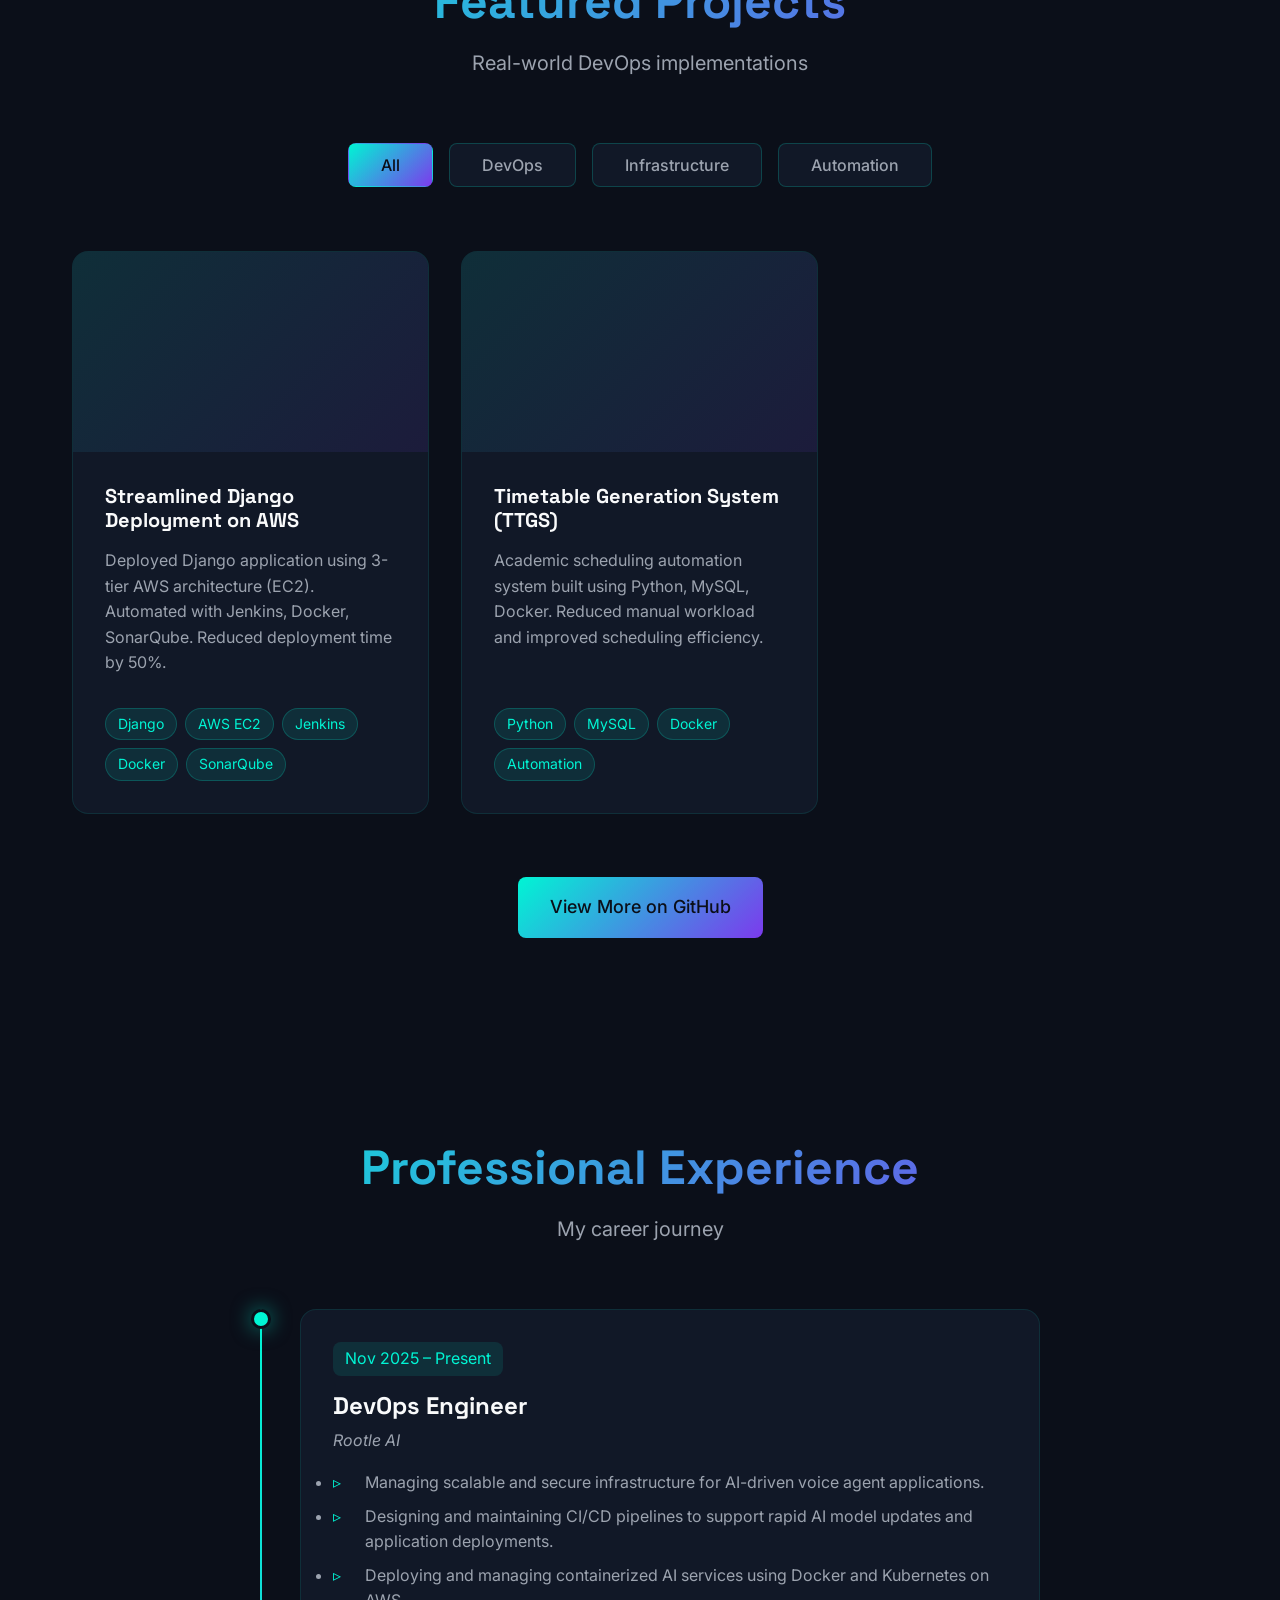
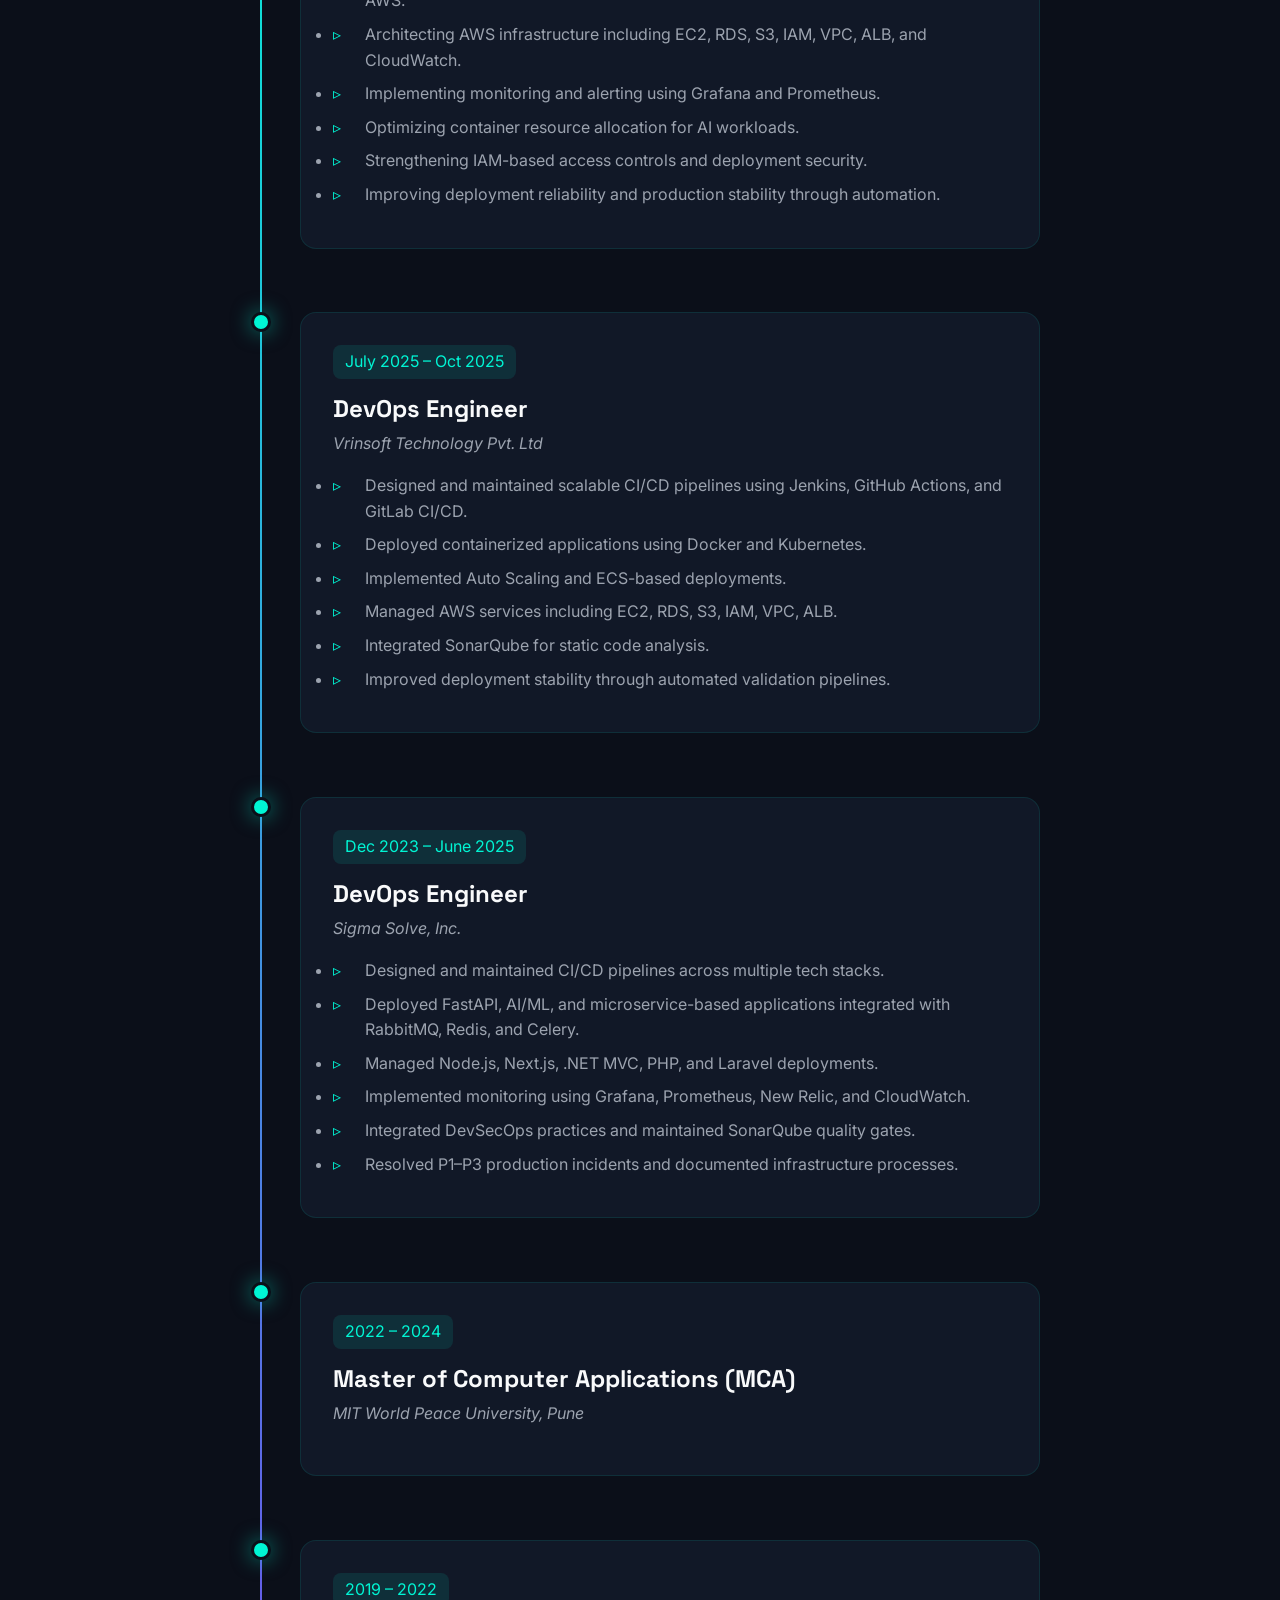
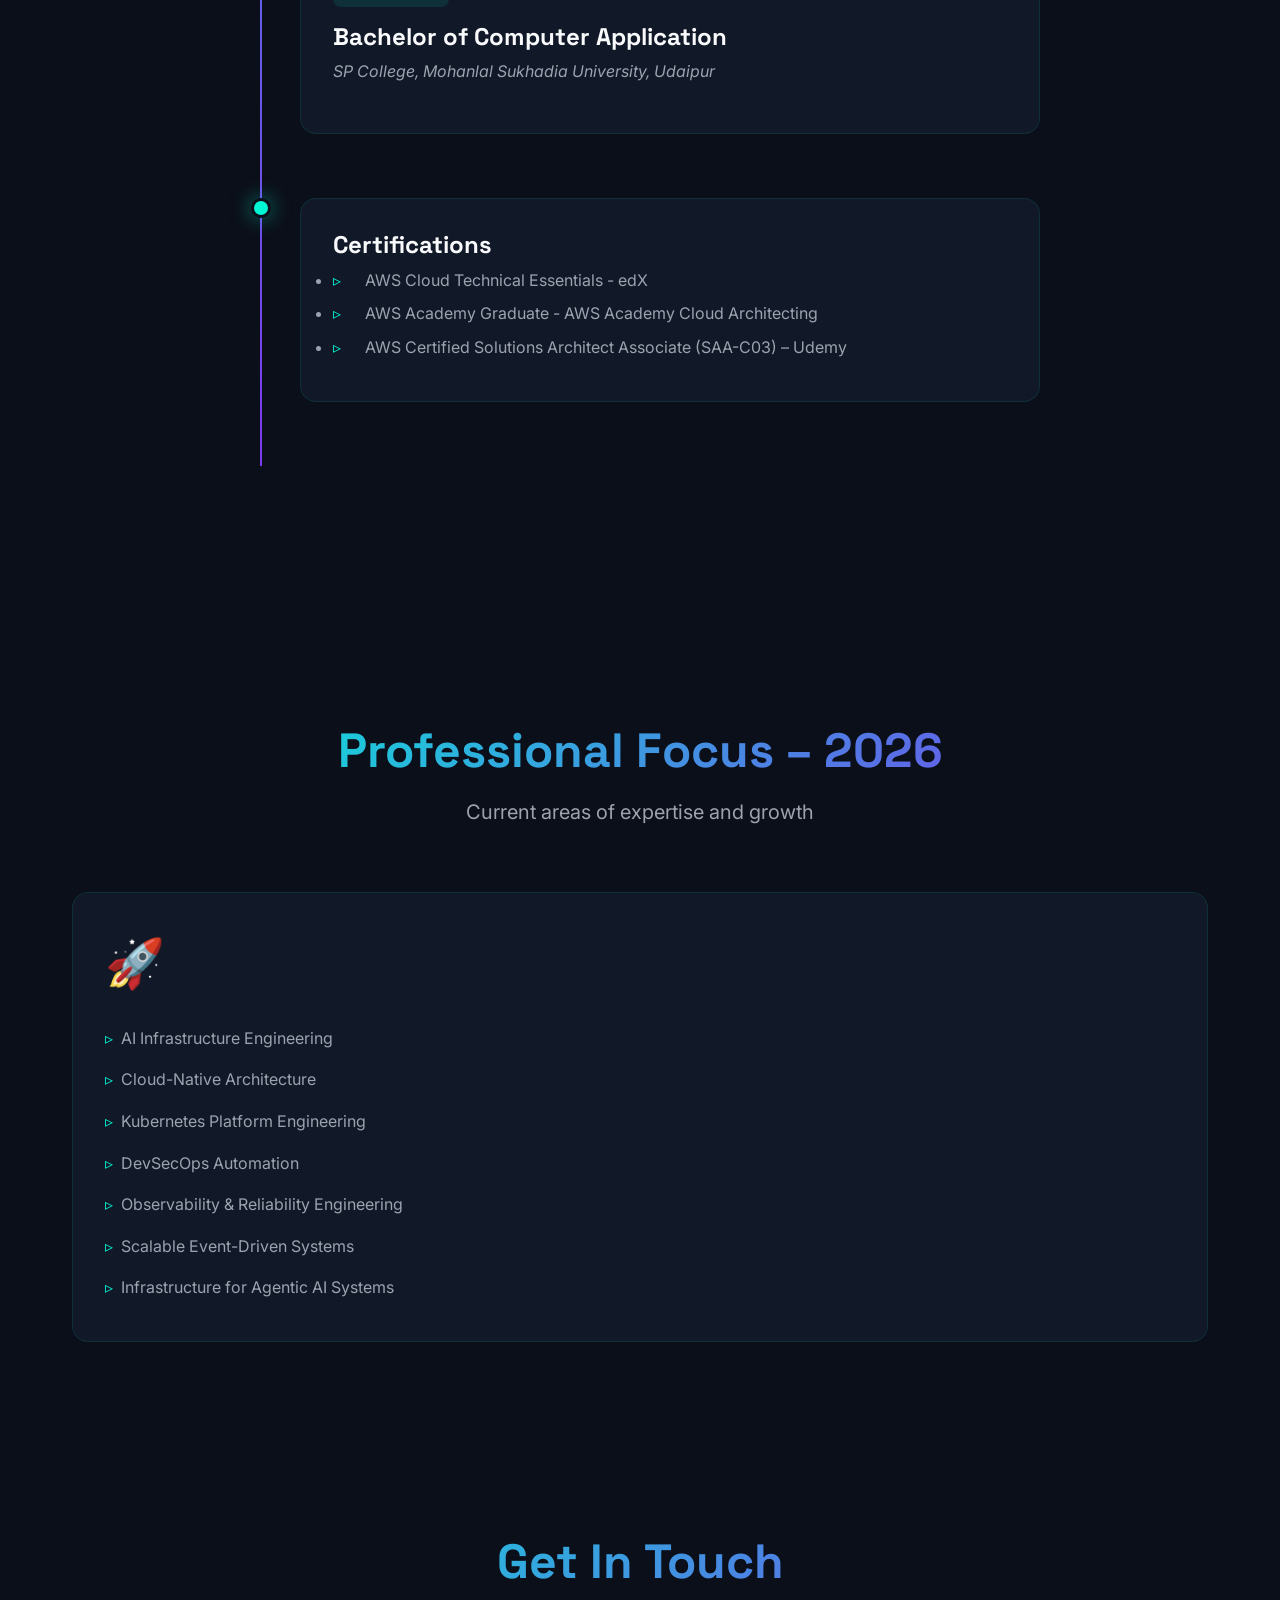
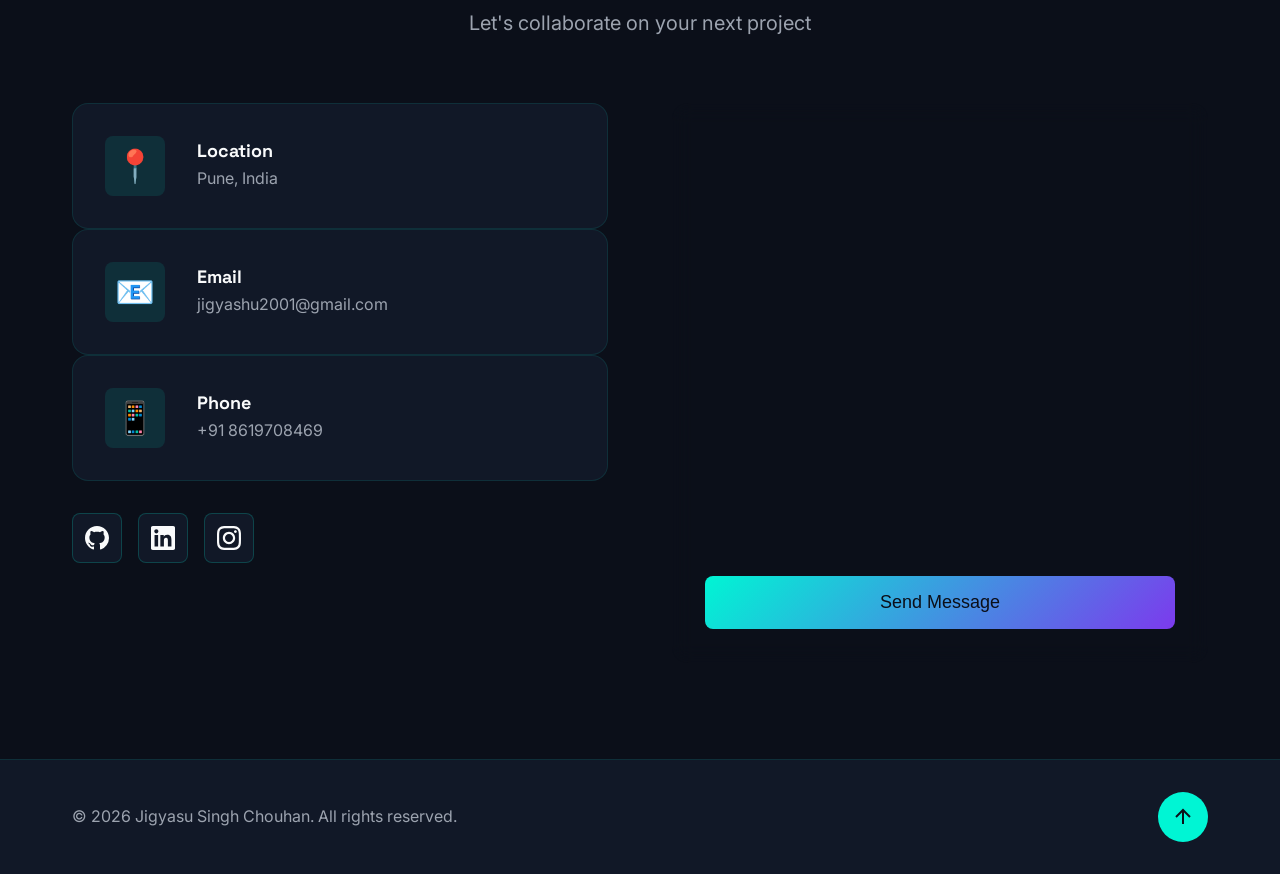
==== commit 7fc7a52d: "Update index.html" ====
--- a/index.html
+++ b/index.html
@@ -3,732 +3,604 @@
 <head>
     <meta charset="UTF-8">
     <meta name="viewport" content="width=device-width, initial-scale=1.0">
+    <meta name="description" content="Jigyasu Singh Chouhan - DevOps Engineer specializing in Cloud Infrastructure, Kubernetes, CI/CD, and AWS">
+    <meta name="keywords" content="DevOps, Cloud Engineer, AWS, Kubernetes, CI/CD, Infrastructure, Terraform, Docker">
+    <meta name="author" content="Jigyasu Singh Chouhan">
     
-    <!-- Primary Meta Tags -->
-    <title>Jigyasu Singh Chouhan - DevOps Engineer | Cloud Architect | Kubernetes Expert</title>
-    <meta name="title" content="Jigyasu Singh Chouhan - DevOps Engineer | Cloud Architect | Kubernetes Expert">
-    <meta name="description" content="Senior DevOps Engineer specializing in cloud infrastructure, Kubernetes orchestration, CI/CD automation, and platform engineering. Expert in AWS, Azure, Docker, Terraform, and GitOps workflows.">
-    <meta name="keywords" content="DevOps, Cloud Architecture, Kubernetes, Docker, AWS, Azure, CI/CD, Terraform, GitOps, Infrastructure as Code, Platform Engineering, Site Reliability Engineering, DevSecOps">
-    <meta name="author" content="Jigyasu Singh Chouhan">
-    <meta name="robots" content="index, follow">
-    <link rel="canonical" href="https://jigyasusinghchouhan.github.io/">
+    <!-- Open Graph Meta Tags -->
+    <meta property="og:title" content="Jigyasu Singh Chouhan - DevOps Engineer">
+    <meta property="og:description" content="Building Scalable Cloud Infrastructure | AWS | Kubernetes | CI/CD">
+    <meta property="og:type" content="website">
     
-    <!-- Open Graph / Facebook -->
-    <meta property="og:type" content="website">
-    <meta property="og:url" content="https://jigyasusinghchouhan.github.io/">
-    <meta property="og:title" content="Jigyasu Singh Chouhan - DevOps Engineer | Cloud Architect">
-    <meta property="og:description" content="Senior DevOps Engineer specializing in cloud infrastructure, Kubernetes orchestration, CI/CD automation, and platform engineering.">
-    <meta property="og:image" content="https://jigyasusinghchouhan.github.io/images/og-image.jpg">
-    
-    <!-- Twitter -->
-    <meta property="twitter:card" content="summary_large_image">
-    <meta property="twitter:url" content="https://jigyasusinghchouhan.github.io/">
-    <meta property="twitter:title" content="Jigyasu Singh Chouhan - DevOps Engineer | Cloud Architect">
-    <meta property="twitter:description" content="Senior DevOps Engineer specializing in cloud infrastructure, Kubernetes orchestration, CI/CD automation, and platform engineering.">
-    <meta property="twitter:image" content="https://jigyasusinghchouhan.github.io/images/twitter-image.jpg">
+    <title>Jigyasu Singh Chouhan | DevOps Engineer</title>
     
     <!-- Favicon -->
-    <link rel="icon" href="favicon.ico" type="image/x-icon">
-    <link rel="apple-touch-icon" sizes="180x180" href="/apple-touch-icon.png">
+    <link rel="icon" type="image/svg+xml" href="data:image/svg+xml,%3Csvg xmlns='http://www.w3.org/2000/svg' viewBox='0 0 100 100'%3E%3Ctext y='.9em' font-size='90'%3E%3C/text%3E%3C/svg%3E">
     
-    <!-- Preconnect for Performance -->
+    <!-- Google Fonts -->
     <link rel="preconnect" href="https://fonts.googleapis.com">
     <link rel="preconnect" href="https://fonts.gstatic.com" crossorigin>
+    <link href="https://fonts.googleapis.com/css2?family=Space+Grotesk:wght@700&family=Inter:wght@400;500&display=swap" rel="stylesheet">
     
-    <!-- Google Fonts -->
-    <link href="https://fonts.googleapis.com/css2?family=Space+Grotesk:wght@400;500;600;700&family=Inter:wght@300;400;500;600;700&display=swap" rel="stylesheet">
-    
-    <!-- Stylesheets -->
+    <!-- Styles -->
     <link rel="stylesheet" href="style.css">
-    
-    <!-- Schema.org Structured Data -->
-    <script type="application/ld+json">
-    {
-      "@context": "https://schema.org",
-      "@type": "Person",
-      "name": "Jigyasu Singh Chouhan",
-      "jobTitle": "DevOps Engineer",
-      "description": "Senior DevOps Engineer specializing in cloud infrastructure, Kubernetes orchestration, and platform engineering",
-      "url": "https://jigyasusinghchouhan.github.io/",
-      "email": "jigyashu2001@gmail.com",
-      "knowsAbout": ["DevOps", "Cloud Computing", "Kubernetes", "Docker", "AWS", "Azure", "CI/CD", "Terraform", "GitOps", "Infrastructure as Code"]
-    }
-    </script>
 </head>
 <body>
-    <!-- Skip to main content for accessibility -->
-    <a href="#main-content" class="skip-to-content" aria-label="Skip to main content">Skip to main content</a>
-    
     <!-- Navigation -->
-    <nav id="navbar" class="navbar" role="navigation" aria-label="Main navigation">
-        <div class="container nav-container">
-            <a href="#home" class="logo" aria-label="Home">
-                <span class="logo-text">JSC</span>
-            </a>
-            
-            <button id="hamburger" class="hamburger" type="button" aria-label="Toggle navigation menu" aria-expanded="false" aria-controls="nav-menu">
-                <span class="hamburger-line"></span>
-                <span class="hamburger-line"></span>
-                <span class="hamburger-line"></span>
-            </button>
-            
-            <ul id="nav-menu" class="nav-menu">
-                <li><a href="#home" class="nav-link">Home</a></li>
+    <nav class="navbar" id="navbar">
+        <div class="container">
+            <a href="#hero" class="logo">JSC</a>
+            <ul class="nav-menu" id="nav-menu">
+                <li><a href="#hero" class="nav-link">Home</a></li>
                 <li><a href="#about" class="nav-link">About</a></li>
                 <li><a href="#skills" class="nav-link">Skills</a></li>
                 <li><a href="#projects" class="nav-link">Projects</a></li>
                 <li><a href="#experience" class="nav-link">Experience</a></li>
                 <li><a href="#contact" class="nav-link">Contact</a></li>
             </ul>
+            <div class="hamburger" id="hamburger">
+                <span></span>
+                <span></span>
+                <span></span>
+            </div>
         </div>
     </nav>
-    
-    <!-- Main Content -->
-    <main id="main-content">
-        
-        <!-- Hero Section -->
-        <section id="home" class="hero section" aria-labelledby="hero-title">
-            <div class="cursor-glow" aria-hidden="true"></div>
-            <div class="hero-background" aria-hidden="true"></div>
-            <div class="container">
-                <div class="hero-content">
-                    <p class="hero-greeting" data-aos="fade-up">Hello, I'm</p>
-                    <h1 id="hero-title" class="hero-name" data-aos="fade-up" data-aos-delay="100">
-                        Jigyasu Singh Chouhan
-                    </h1>
-                    <div class="hero-title-wrapper" data-aos="fade-up" data-aos-delay="200">
-                        <h2 class="hero-title">
-                            <span id="typing-text" class="typing-text"></span>
-                            <span class="typing-cursor" aria-hidden="true">|</span>
-                        </h2>
-                    </div>
-                    <p class="hero-description" data-aos="fade-up" data-aos-delay="300">
-                        Senior DevOps Engineer specializing in cloud infrastructure, Kubernetes orchestration, 
-                        and building scalable CI/CD pipelines. Passionate about automation, infrastructure as code, 
-                        and platform engineering.
+
+    <!-- Hero Section -->
+    <section id="hero" class="hero">
+        <div class="hero-background"></div>
+        <div class="container hero-content">
+            <div class="hero-text">
+                <h1 class="hero-title">
+                    Building Scalable<br>
+                    <span class="gradient-text">Cloud Infrastructure</span>
+                </h1>
+                <p class="hero-subtitle">DevOps & Cloud Engineer | Kubernetes | AWS | DevSecOps | AI Infrastructure | Platform Engineering</p>
+                <p class="hero-credibility">Building scalable, secure, and AI-ready cloud infrastructure for modern distributed systems.</p>
+                <div class="typing-container">
+                    <span class="typing-text" id="typing-text"></span>
+                    <span class="cursor">|</span>
+                </div>
+                <div class="hero-buttons">
+                    <a href="#projects" class="btn btn-primary">View Projects</a>
+                    <a href="https://drive.google.com/file/d/1S3k8vHTS0z_-tklcF8lTIOASkm7AjKSv/view?usp=sharing" target="_blank" class="btn btn-secondary">Download Resume</a>
+                </div>
+            </div>
+        </div>
+        <div class="scroll-indicator">
+            <span>Scroll Down</span>
+            <div class="scroll-arrow"></div>
+        </div>
+    </section>
+
+    <!-- About Section -->
+    <section id="about" class="about section">
+        <div class="container">
+            <h2 class="section-title" data-aos="fade-up">About Me</h2>
+            <div class="about-grid">
+                <div class="about-text" data-aos="fade-right">
+                    <p class="about-description">
+                        DevOps & Cloud Engineer with 2+ years of hands-on experience designing, automating, and managing scalable infrastructure across AWS and Azure environments. Specialized in CI/CD automation, Kubernetes orchestration, DevSecOps integration, and production-grade cloud deployments.
                     </p>
-                    <div class="hero-buttons" data-aos="fade-up" data-aos-delay="400">
-                        <a href="#projects" class="btn btn-primary" aria-label="View my projects">
-                            View My Work
+                    <p class="about-description">
+                        Currently working on AI-driven infrastructure supporting real-time voice-based applications, with hands-on exposure to containerized AI services, model deployment workflows, and cloud-native architecture patterns.
+                    </p>
+                    <p class="about-description">
+                        Experienced in infrastructure as code, monitoring and observability, performance optimization, and secure-by-design cloud systems aligned with 2026 DevOps standards.
+                    </p>
+                    <p class="about-description">
+                        Focused on reliability engineering, deployment automation, and platform scalability to ensure high system availability and operational efficiency.
+                    </p>
+                    <div class="about-info">
+                        <div class="info-item">
+                            <span class="info-label">Name:</span>
+                            <span class="info-value">Jigyasu Singh Chouhan</span>
+                        </div>
+                        <div class="info-item">
+                            <span class="info-label">Role:</span>
+                            <span class="info-value">DevOps Engineer</span>
+                        </div>
+                        <div class="info-item">
+                            <span class="info-label">Location:</span>
+                            <span class="info-value">Pune, India</span>
+                        </div>
+                        <div class="info-item">
+                            <span class="info-label">Experience:</span>
+                            <span class="info-value">2+ Years</span>
+                        </div>
+                    </div>
+                </div>
+                <div class="about-skills" data-aos="fade-left">
+                    <h3 class="skills-heading">Technical Proficiency</h3>
+                    <div class="skill-bar">
+                        <div class="skill-info">
+                            <span>Docker & Kubernetes</span>
+                            <span>85%</span>
+                        </div>
+                        <div class="skill-progress">
+                            <div class="skill-fill" data-width="85"></div>
+                        </div>
+                    </div>
+                    <div class="skill-bar">
+                        <div class="skill-info">
+                            <span>CI/CD (Jenkins, GitHub Actions)</span>
+                            <span>90%</span>
+                        </div>
+                        <div class="skill-progress">
+                            <div class="skill-fill" data-width="90"></div>
+                        </div>
+                    </div>
+                    <div class="skill-bar">
+                        <div class="skill-info">
+                            <span>AWS & Cloud Services</span>
+                            <span>85%</span>
+                        </div>
+                        <div class="skill-progress">
+                            <div class="skill-fill" data-width="85"></div>
+                        </div>
+                    </div>
+                    <div class="skill-bar">
+                        <div class="skill-info">
+                            <span>Monitoring (Grafana, Prometheus)</span>
+                            <span>80%</span>
+                        </div>
+                        <div class="skill-progress">
+                            <div class="skill-fill" data-width="80"></div>
+                        </div>
+                    </div>
+                    <div class="skill-bar">
+                        <div class="skill-info">
+                            <span>Infrastructure as Code (Terraform)</span>
+                            <span>75%</span>
+                        </div>
+                        <div class="skill-progress">
+                            <div class="skill-fill" data-width="75"></div>
+                        </div>
+                    </div>
+                    <div class="skill-bar">
+                        <div class="skill-info">
+                            <span>Python & Scripting</span>
+                            <span>70%</span>
+                        </div>
+                        <div class="skill-progress">
+                            <div class="skill-fill" data-width="70"></div>
+                        </div>
+                    </div>
+                </div>
+            </div>
+        </div>
+    </section>
+
+    <!-- Skills Section -->
+    <section id="skills" class="skills section">
+        <div class="container">
+            <h2 class="section-title" data-aos="fade-up">Skills & Expertise</h2>
+            <p class="section-subtitle" data-aos="fade-up">Technologies I work with</p>
+            
+            <div class="skills-grid">
+                <!-- Cloud -->
+                <div class="skill-card" data-aos="zoom-in" data-aos-delay="100">
+                    <div class="skill-icon">☁️</div>
+                    <h3 class="skill-title">Cloud Platforms</h3>
+                    <ul class="skill-list">
+                        <li>AWS (EC2, S3, RDS, ALB, ELB, IAM, VPC)</li>
+                        <li>Route53, CloudWatch, DynamoDB, CloudFront</li>
+                        <li>Azure, Azure DevOps</li>
+                    </ul>
+                </div>
+
+                <!-- Containers -->
+                <div class="skill-card" data-aos="zoom-in" data-aos-delay="200">
+                    <div class="skill-icon">🐳</div>
+                    <h3 class="skill-title">Containerization & Deployment</h3>
+                    <ul class="skill-list">
+                        <li>Docker, Kubernetes, Containerization</li>
+                        <li>Auto Scaling, ECS</li>
+                        <li>Apache Tomcat, NGINX</li>
+                    </ul>
+                </div>
+
+                <!-- CI/CD -->
+                <div class="skill-card" data-aos="zoom-in" data-aos-delay="300">
+                    <div class="skill-icon">🔄</div>
+                    <h3 class="skill-title">CI/CD & DevOps Tools</h3>
+                    <ul class="skill-list">
+                        <li>Jenkins, GitHub Actions, GitLab CI/CD</li>
+                        <li>Maven, Git, Bitbucket</li>
+                        <li>CI/CD Pipelines, Deployment Automation</li>
+                    </ul>
+                </div>
+
+                <!-- Monitoring -->
+                <div class="skill-card" data-aos="zoom-in" data-aos-delay="400">
+                    <div class="skill-icon">📊</div>
+                    <h3 class="skill-title">Monitoring & Logging</h3>
+                    <ul class="skill-list">
+                        <li>Grafana, Prometheus</li>
+                        <li>New Relic, AWS CloudWatch</li>
+                        <li>System Monitoring, Troubleshooting</li>
+                    </ul>
+                </div>
+
+                <!-- Security -->
+                <div class="skill-card" data-aos="zoom-in" data-aos-delay="500">
+                    <div class="skill-icon">🔒</div>
+                    <h3 class="skill-title">Security & Quality</h3>
+                    <ul class="skill-list">
+                        <li>SonarQube, DevSecOps</li>
+                        <li>SSL, Domain Management, Cloudflare</li>
+                        <li>Security Best Practices</li>
+                    </ul>
+                </div>
+
+                <!-- IaC -->
+                <div class="skill-card" data-aos="zoom-in" data-aos-delay="600">
+                    <div class="skill-icon">⚙️</div>
+                    <h3 class="skill-title">Languages & Scripting</h3>
+                    <ul class="skill-list">
+                        <li>Python, Shell Scripting, Bash</li>
+                        <li>SQL, Linux (AML)</li>
+                        <li>Configuration Management</li>
+                    </ul>
+                </div>
+            </div>
+        </div>
+    </section>
+
+    <!-- AI & Intelligent Systems Infrastructure Section -->
+    <section id="ai-infrastructure" class="skills section">
+        <div class="container">
+            <h2 class="section-title" data-aos="fade-up">AI & Intelligent Systems Infrastructure</h2>
+            <div class="skills-grid">
+                <div class="skill-card" data-aos="zoom-in" data-aos-delay="100">
+                    <div class="skill-icon">🤖</div>
+                    <h3 class="skill-title">AI Workload Management</h3>
+                    <ul class="skill-list">
+                        <li>Containerized AI workloads using Docker and Kubernetes</li>
+                        <li>CI/CD pipelines supporting model deployment workflows</li>
+                        <li>Infrastructure support for real-time AI applications</li>
+                    </ul>
+                </div>
+                <div class="skill-card" data-aos="zoom-in" data-aos-delay="200">
+                    <div class="skill-icon">🧠</div>
+                    <h3 class="skill-title">Intelligent Systems</h3>
+                    <ul class="skill-list">
+                        <li>Exposure to LLM deployment patterns using cloud-based inference APIs</li>
+                        <li>Monitoring GPU/CPU-intensive workloads</li>
+                        <li>Scaling event-driven AI microservices</li>
+                    </ul>
+                </div>
+                <div class="skill-card" data-aos="zoom-in" data-aos-delay="300">
+                    <div class="skill-icon">⚡</div>
+                    <h3 class="skill-title">Cloud-Native AI</h3>
+                    <ul class="skill-list">
+                        <li>Exploring Agentic AI orchestration architectures</li>
+                        <li>Cloud-native automation for intelligent systems</li>
+                    </ul>
+                </div>
+            </div>
+        </div>
+    </section>
+
+    <!-- Platform & Automation Engineering Section -->
+    <section id="platform-engineering" class="skills section">
+        <div class="container">
+            <h2 class="section-title" data-aos="fade-up">Platform & Automation Engineering</h2>
+            <div class="skills-grid">
+                <div class="skill-card" data-aos="zoom-in" data-aos-delay="100">
+                    <div class="skill-icon">🔧</div>
+                    <h3 class="skill-title">GitOps & IaC</h3>
+                    <ul class="skill-list">
+                        <li>GitOps workflows (ArgoCD-based deployments)</li>
+                        <li>Infrastructure as Code using Terraform</li>
+                        <li>Automated environment provisioning</li>
+                    </ul>
+                </div>
+                <div class="skill-card" data-aos="zoom-in" data-aos-delay="200">
+                    <div class="skill-icon">🔐</div>
+                    <h3 class="skill-title">Security & Governance</h3>
+                    <ul class="skill-list">
+                        <li>CI/CD template standardization</li>
+                        <li>Secure pipeline design</li>
+                        <li>Secrets management and IAM governance</li>
+                    </ul>
+                </div>
+                <div class="skill-card" data-aos="zoom-in" data-aos-delay="300">
+                    <div class="skill-icon">🏗️</div>
+                    <h3 class="skill-title">Cloud Architecture</h3>
+                    <ul class="skill-list">
+                        <li>High-availability cloud architecture design</li>
+                    </ul>
+                </div>
+            </div>
+        </div>
+    </section>
+
+    <!-- Projects Section -->
+    <section id="projects" class="projects section">
+        <div class="container">
+            <h2 class="section-title" data-aos="fade-up">Featured Projects</h2>
+            <p class="section-subtitle" data-aos="fade-up">Real-world DevOps implementations</p>
+            
+            <!-- Project Filters -->
+            <div class="project-filters" data-aos="fade-up">
+                <button class="filter-btn active" data-filter="all">All</button>
+                <button class="filter-btn" data-filter="devops">DevOps</button>
+                <button class="filter-btn" data-filter="infrastructure">Infrastructure</button>
+                <button class="filter-btn" data-filter="automation">Automation</button>
+            </div>
+
+            <!-- Projects Grid -->
+            <div class="projects-grid">
+                <!-- Project 1 -->
+                <div class="project-card" data-category="devops automation" data-aos="fade-up">
+                    <div class="project-image">
+                        <div class="project-overlay">
+                            <div class="project-links">
+                                <a href="https://github.com/Jigyasusinghchouhan" target="_blank" class="project-link">
+                                    <span>GitHub</span>
+                                </a>
+                            </div>
+                        </div>
+                    </div>
+                    <div class="project-content">
+                        <h3 class="project-title">Streamlined Django Deployment on AWS</h3>
+                        <p class="project-description">
+                            Deployed Django application using 3-tier AWS architecture (EC2). Automated with Jenkins, Docker, SonarQube. Reduced deployment time by 50%.
+                        </p>
+                        <div class="project-tags">
+                            <span class="tag">Django</span>
+                            <span class="tag">AWS EC2</span>
+                            <span class="tag">Jenkins</span>
+                            <span class="tag">Docker</span>
+                            <span class="tag">SonarQube</span>
+                        </div>
+                    </div>
+                </div>
+
+                <!-- Project 2 -->
+                <div class="project-card" data-category="automation devops" data-aos="fade-up" data-aos-delay="100">
+                    <div class="project-image">
+                        <div class="project-overlay">
+                            <div class="project-links">
+                                <a href="https://github.com/Jigyasusinghchouhan/Timetable-Generation-System" target="_blank" class="project-link">
+                                    <span>GitHub</span>
+                                </a>
+                            </div>
+                        </div>
+                    </div>
+                    <div class="project-content">
+                        <h3 class="project-title">Timetable Generation System (TTGS)</h3>
+                        <p class="project-description">
+                            Academic scheduling automation system built using Python, MySQL, Docker. Reduced manual workload and improved scheduling efficiency.
+                        </p>
+                        <div class="project-tags">
+                            <span class="tag">Python</span>
+                            <span class="tag">MySQL</span>
+                            <span class="tag">Docker</span>
+                            <span class="tag">Automation</span>
+                        </div>
+                    </div>
+                </div>
+            </div>
+
+            <div class="more-projects" data-aos="fade-up">
+                <a href="https://github.com/Jigyasusinghchouhan" target="_blank" class="btn btn-primary">View More on GitHub</a>
+            </div>
+        </div>
+    </section>
+
+    <!-- Experience Section -->
+    <section id="experience" class="experience section">
+        <div class="container">
+            <h2 class="section-title" data-aos="fade-up">Professional Experience</h2>
+            <p class="section-subtitle" data-aos="fade-up">My career journey</p>
+            
+            <div class="timeline">
+                <!-- Experience 1 - Rootle AI -->
+                <div class="timeline-item" data-aos="fade-up">
+                    <div class="timeline-dot"></div>
+                    <div class="timeline-content">
+                        <div class="timeline-date">Nov 2025 – Present</div>
+                        <h3 class="timeline-title">DevOps Engineer</h3>
+                        <div class="timeline-company">Rootle AI</div>
+                        <ul class="timeline-description">
+                            <li>Managing scalable and secure infrastructure for AI-driven voice agent applications.</li>
+                            <li>Designing and maintaining CI/CD pipelines to support rapid AI model updates and application deployments.</li>
+                            <li>Deploying and managing containerized AI services using Docker and Kubernetes on AWS.</li>
+                            <li>Architecting AWS infrastructure including EC2, RDS, S3, IAM, VPC, ALB, and CloudWatch.</li>
+                            <li>Implementing monitoring and alerting using Grafana and Prometheus.</li>
+                            <li>Optimizing container resource allocation for AI workloads.</li>
+                            <li>Strengthening IAM-based access controls and deployment security.</li>
+                            <li>Improving deployment reliability and production stability through automation.</li>
+                        </ul>
+                    </div>
+                </div>
+
+                <!-- Experience 2 - Vrinsoft -->
+                <div class="timeline-item" data-aos="fade-up">
+                    <div class="timeline-dot"></div>
+                    <div class="timeline-content">
+                        <div class="timeline-date">July 2025 – Oct 2025</div>
+                        <h3 class="timeline-title">DevOps Engineer</h3>
+                        <div class="timeline-company">Vrinsoft Technology Pvt. Ltd</div>
+                        <ul class="timeline-description">
+                            <li>Designed and maintained scalable CI/CD pipelines using Jenkins, GitHub Actions, and GitLab CI/CD.</li>
+                            <li>Deployed containerized applications using Docker and Kubernetes.</li>
+                            <li>Implemented Auto Scaling and ECS-based deployments.</li>
+                            <li>Managed AWS services including EC2, RDS, S3, IAM, VPC, ALB.</li>
+                            <li>Integrated SonarQube for static code analysis.</li>
+                            <li>Improved deployment stability through automated validation pipelines.</li>
+                        </ul>
+                    </div>
+                </div>
+
+                <!-- Experience 3 - Sigma Solve -->
+                <div class="timeline-item" data-aos="fade-up">
+                    <div class="timeline-dot"></div>
+                    <div class="timeline-content">
+                        <div class="timeline-date">Dec 2023 – June 2025</div>
+                        <h3 class="timeline-title">DevOps Engineer</h3>
+                        <div class="timeline-company">Sigma Solve, Inc.</div>
+                        <ul class="timeline-description">
+                            <li>Designed and maintained CI/CD pipelines across multiple tech stacks.</li>
+                            <li>Deployed FastAPI, AI/ML, and microservice-based applications integrated with RabbitMQ, Redis, and Celery.</li>
+                            <li>Managed Node.js, Next.js, .NET MVC, PHP, and Laravel deployments.</li>
+                            <li>Implemented monitoring using Grafana, Prometheus, New Relic, and CloudWatch.</li>
+                            <li>Integrated DevSecOps practices and maintained SonarQube quality gates.</li>
+                            <li>Resolved P1–P3 production incidents and documented infrastructure processes.</li>
+                        </ul>
+                    </div>
+                </div>
+
+                <!-- Education 1 -->
+                <div class="timeline-item" data-aos="fade-up">
+                    <div class="timeline-dot"></div>
+                    <div class="timeline-content">
+                        <div class="timeline-date">2022 – 2024</div>
+                        <h3 class="timeline-title">Master of Computer Applications (MCA)</h3>
+                        <div class="timeline-company">MIT World Peace University, Pune</div>
+                    </div>
+                </div>
+
+                <!-- Education 2 -->
+                <div class="timeline-item" data-aos="fade-up">
+                    <div class="timeline-dot"></div>
+                    <div class="timeline-content">
+                        <div class="timeline-date">2019 – 2022</div>
+                        <h3 class="timeline-title">Bachelor of Computer Application</h3>
+                        <div class="timeline-company">SP College, Mohanlal Sukhadia University, Udaipur</div>
+                    </div>
+                </div>
+
+                <!-- Certifications -->
+                <div class="timeline-item" data-aos="fade-up">
+                    <div class="timeline-dot"></div>
+                    <div class="timeline-content">
+                        <h3 class="timeline-title">Certifications</h3>
+                        <ul class="timeline-description">
+                            <li>AWS Cloud Technical Essentials - edX</li>
+                            <li>AWS Academy Graduate - AWS Academy Cloud Architecting</li>
+                            <li>AWS Certified Solutions Architect Associate (SAA-C03) – Udemy</li>
+                        </ul>
+                    </div>
+                </div>
+            </div>
+        </div>
+    </section>
+
+    <!-- Professional Focus - 2026 Section -->
+    <section id="professional-focus" class="skills section">
+        <div class="container">
+            <h2 class="section-title" data-aos="fade-up">Professional Focus – 2026</h2>
+            <p class="section-subtitle" data-aos="fade-up">Current areas of expertise and growth</p>
+            <div class="skills-grid">
+                <div class="skill-card" data-aos="zoom-in" data-aos-delay="100">
+                    <div class="skill-icon">🚀</div>
+                    <ul class="skill-list">
+                        <li>AI Infrastructure Engineering</li>
+                        <li>Cloud-Native Architecture</li>
+                        <li>Kubernetes Platform Engineering</li>
+                        <li>DevSecOps Automation</li>
+                        <li>Observability & Reliability Engineering</li>
+                        <li>Scalable Event-Driven Systems</li>
+                        <li>Infrastructure for Agentic AI Systems</li>
+                    </ul>
+                </div>
+            </div>
+        </div>
+    </section>
+
+    <!-- Contact Section -->
+    <section id="contact" class="contact section">
+        <div class="container">
+            <h2 class="section-title" data-aos="fade-up">Get In Touch</h2>
+            <p class="section-subtitle" data-aos="fade-up">Let's collaborate on your next project</p>
+            
+            <div class="contact-grid">
+                <!-- Contact Info -->
+                <div class="contact-info" data-aos="fade-right">
+                    <div class="contact-item">
+                        <div class="contact-icon">📍</div>
+                        <div class="contact-details">
+                            <h3>Location</h3>
+                            <p>Pune, India</p>
+                        </div>
+                    </div>
+                    <div class="contact-item">
+                        <div class="contact-icon">📧</div>
+                        <div class="contact-details">
+                            <h3>Email</h3>
+                            <p><a href="mailto:jigyashu2001@gmail.com">jigyashu2001@gmail.com</a></p>
+                        </div>
+                    </div>
+                    <div class="contact-item">
+                        <div class="contact-icon">📱</div>
+                        <div class="contact-details">
+                            <h3>Phone</h3>
+                            <p><a href="tel:+918619708469">+91 8619708469</a></p>
+                        </div>
+                    </div>
+                    <div class="social-links">
+                        <a href="https://github.com/Jigyasusinghchouhan" target="_blank" class="social-link" aria-label="GitHub">
+                            <svg width="24" height="24" viewBox="0 0 24 24" fill="currentColor">
+                                <path d="M12 0C5.37 0 0 5.37 0 12c0 5.31 3.435 9.795 8.205 11.385.6.105.825-.255.825-.57 0-.285-.015-1.23-.015-2.235-3.015.555-3.795-.735-4.035-1.41-.135-.345-.72-1.41-1.23-1.695-.42-.225-1.02-.78-.015-.795.945-.015 1.62.87 1.845 1.23 1.08 1.815 2.805 1.305 3.495.99.105-.78.42-1.305.765-1.605-2.67-.3-5.46-1.335-5.46-5.925 0-1.305.465-2.385 1.23-3.225-.12-.3-.54-1.53.12-3.18 0 0 1.005-.315 3.3 1.23.96-.27 1.98-.405 3-.405s2.04.135 3 .405c2.295-1.56 3.3-1.23 3.3-1.23.66 1.65.24 2.88.12 3.18.765.84 1.23 1.905 1.23 3.225 0 4.605-2.805 5.625-5.475 5.925.435.375.81 1.095.81 2.22 0 1.605-.015 2.895-.015 3.3 0 .315.225.69.825.57A12.02 12.02 0 0024 12c0-6.63-5.37-12-12-12z"/>
+                            </svg>
                         </a>
-                        <a href="#contact" class="btn btn-secondary" aria-label="Contact me">
-                            Get In Touch
+                        <a href="https://www.linkedin.com/in/jigyasusinghchouahn/" target="_blank" class="social-link" aria-label="LinkedIn">
+                            <svg width="24" height="24" viewBox="0 0 24 24" fill="currentColor">
+                                <path d="M20.447 20.452h-3.554v-5.569c0-1.328-.027-3.037-1.852-3.037-1.853 0-2.136 1.445-2.136 2.939v5.667H9.351V9h3.414v1.561h.046c.477-.9 1.637-1.85 3.37-1.85 3.601 0 4.267 2.37 4.267 5.455v6.286zM5.337 7.433c-1.144 0-2.063-.926-2.063-2.065 0-1.138.92-2.063 2.063-2.063 1.14 0 2.064.925 2.064 2.063 0 1.139-.925 2.065-2.064 2.065zm1.782 13.019H3.555V9h3.564v11.452zM22.225 0H1.771C.792 0 0 .774 0 1.729v20.542C0 23.227.792 24 1.771 24h20.451C23.2 24 24 23.227 24 22.271V1.729C24 .774 23.2 0 22.222 0h.003z"/>
+                            </svg>
                         </a>
-                    </div>
-                </div>
-            </div>
-        </section>
-        
-        <!-- About Section -->
-        <section id="about" class="about section" aria-labelledby="about-title">
-            <div class="container">
-                <h2 id="about-title" class="section-title" data-aos="fade-up">About Me</h2>
-                
-                <div class="about-content">
-                    <div class="about-text" data-aos="fade-right">
-                        <p class="about-paragraph">
-                            I'm a passionate DevOps Engineer with extensive experience in designing, implementing, 
-                            and maintaining cloud-native infrastructures. My expertise spans across multiple cloud 
-                            platforms, container orchestration, and automation technologies.
-                        </p>
-                        <p class="about-paragraph">
-                            With a strong focus on reliability, scalability, and security, I help organizations 
-                            transform their development workflows and accelerate their path to production. I believe 
-                            in Infrastructure as Code, GitOps principles, and continuous improvement.
-                        </p>
-                        <p class="about-paragraph">
-                            Currently focusing on AI workload management, platform engineering, and building 
-                            self-service infrastructure platforms that empower development teams.
-                        </p>
-                    </div>
-                    
-                    <div class="about-skills" data-aos="fade-left">
-                        <h3 class="skills-subtitle">Core Competencies</h3>
-                        <div class="skill-bars">
-                            <div class="skill-bar">
-                                <div class="skill-info">
-                                    <span class="skill-name">Cloud Platforms (AWS, Azure, GCP)</span>
-                                    <span class="skill-percentage">95%</span>
-                                </div>
-                                <div class="skill-progress">
-                                    <div class="skill-progress-bar" data-width="95" role="progressbar" aria-valuenow="95" aria-valuemin="0" aria-valuemax="100"></div>
-                                </div>
-                            </div>
-                            <div class="skill-bar">
-                                <div class="skill-info">
-                                    <span class="skill-name">Kubernetes & Container Orchestration</span>
-                                    <span class="skill-percentage">92%</span>
-                                </div>
-                                <div class="skill-progress">
-                                    <div class="skill-progress-bar" data-width="92" role="progressbar" aria-valuenow="92" aria-valuemin="0" aria-valuemax="100"></div>
-                                </div>
-                            </div>
-                            <div class="skill-bar">
-                                <div class="skill-info">
-                                    <span class="skill-name">CI/CD & GitOps (Jenkins, GitLab, ArgoCD)</span>
-                                    <span class="skill-percentage">90%</span>
-                                </div>
-                                <div class="skill-progress">
-                                    <div class="skill-progress-bar" data-width="90" role="progressbar" aria-valuenow="90" aria-valuemin="0" aria-valuemax="100"></div>
-                                </div>
-                            </div>
-                            <div class="skill-bar">
-                                <div class="skill-info">
-                                    <span class="skill-name">Infrastructure as Code (Terraform, Ansible)</span>
-                                    <span class="skill-percentage">88%</span>
-                                </div>
-                                <div class="skill-progress">
-                                    <div class="skill-progress-bar" data-width="88" role="progressbar" aria-valuenow="88" aria-valuemin="0" aria-valuemax="100"></div>
-                                </div>
-                            </div>
-                            <div class="skill-bar">
-                                <div class="skill-info">
-                                    <span class="skill-name">Monitoring & Observability</span>
-                                    <span class="skill-percentage">85%</span>
-                                </div>
-                                <div class="skill-progress">
-                                    <div class="skill-progress-bar" data-width="85" role="progressbar" aria-valuenow="85" aria-valuemin="0" aria-valuemax="100"></div>
-                                </div>
-                            </div>
-                        </div>
-                    </div>
-                </div>
-            </div>
-        </section>
-        
-        <!-- Skills & Expertise Section -->
-        <section id="skills" class="skills section" aria-labelledby="skills-title">
-            <div class="container">
-                <h2 id="skills-title" class="section-title" data-aos="fade-up">Skills & Expertise</h2>
-                
-                <div class="skill-cards">
-                    <article class="skill-card" data-aos="zoom-in" data-aos-delay="100">
-                        <div class="skill-icon" aria-hidden="true">☁️</div>
-                        <h3 class="skill-title">Cloud Platforms</h3>
-                        <ul class="skill-list">
-                            <li>AWS (EC2, ECS, EKS, Lambda, S3, RDS)</li>
-                            <li>Azure (AKS, App Services, Functions)</li>
-                            <li>Google Cloud Platform (GKE, Cloud Run)</li>
-                            <li>Multi-cloud architecture design</li>
-                        </ul>
-                    </article>
-                    
-                    <article class="skill-card" data-aos="zoom-in" data-aos-delay="200">
-                        <div class="skill-icon" aria-hidden="true">🐳</div>
-                        <h3 class="skill-title">Containerization</h3>
-                        <ul class="skill-list">
-                            <li>Docker & Docker Compose</li>
-                            <li>Kubernetes (K8s) orchestration</li>
-                            <li>Helm charts & package management</li>
-                            <li>Container security & optimization</li>
-                        </ul>
-                    </article>
-                    
-                    <article class="skill-card" data-aos="zoom-in" data-aos-delay="300">
-                        <div class="skill-icon" aria-hidden="true">🔄</div>
-                        <h3 class="skill-title">CI/CD Automation</h3>
-                        <ul class="skill-list">
-                            <li>Jenkins pipelines & automation</li>
-                            <li>GitLab CI/CD & GitHub Actions</li>
-                            <li>ArgoCD & Flux for GitOps</li>
-                            <li>Automated testing & deployment</li>
-                        </ul>
-                    </article>
-                    
-                    <article class="skill-card" data-aos="zoom-in" data-aos-delay="100">
-                        <div class="skill-icon" aria-hidden="true">🏗️</div>
-                        <h3 class="skill-title">Infrastructure as Code</h3>
-                        <ul class="skill-list">
-                            <li>Terraform for cloud provisioning</li>
-                            <li>Ansible for configuration management</li>
-                            <li>CloudFormation & ARM templates</li>
-                            <li>Pulumi & CDK frameworks</li>
-                        </ul>
-                    </article>
-                    
-                    <article class="skill-card" data-aos="zoom-in" data-aos-delay="200">
-                        <div class="skill-icon" aria-hidden="true">📊</div>
-                        <h3 class="skill-title">Monitoring & Logging</h3>
-                        <ul class="skill-list">
-                            <li>Prometheus & Grafana dashboards</li>
-                            <li>ELK Stack (Elasticsearch, Logstash, Kibana)</li>
-                            <li>Datadog & New Relic APM</li>
-                            <li>Distributed tracing & alerting</li>
-                        </ul>
-                    </article>
-                    
-                    <article class="skill-card" data-aos="zoom-in" data-aos-delay="300">
-                        <div class="skill-icon" aria-hidden="true">🔒</div>
-                        <h3 class="skill-title">Security & Compliance</h3>
-                        <ul class="skill-list">
-                            <li>DevSecOps practices & tools</li>
-                            <li>Vault for secrets management</li>
-                            <li>Container security scanning</li>
-                            <li>Compliance automation (SOC2, HIPAA)</li>
-                        </ul>
-                    </article>
-                </div>
-            </div>
-        </section>
-        
-        <!-- AI & Intelligent Systems Infrastructure -->
-        <section class="skills section ai-infrastructure" aria-labelledby="ai-infrastructure-title">
-            <div class="container">
-                <h2 id="ai-infrastructure-title" class="section-title" data-aos="fade-up">AI & Intelligent Systems Infrastructure</h2>
-                
-                <div class="skill-cards">
-                    <article class="skill-card" data-aos="zoom-in" data-aos-delay="100">
-                        <div class="skill-icon" aria-hidden="true">🤖</div>
-                        <h3 class="skill-title">AI Workload Management</h3>
-                        <ul class="skill-list">
-                            <li>GPU cluster orchestration (NVIDIA, AMD)</li>
-                            <li>ML pipeline automation (Kubeflow, MLflow)</li>
-                            <li>Model serving infrastructure (TensorFlow Serving, TorchServe)</li>
-                            <li>Distributed training frameworks (Horovod, Ray)</li>
-                        </ul>
-                    </article>
-                    
-                    <article class="skill-card" data-aos="zoom-in" data-aos-delay="200">
-                        <div class="skill-icon" aria-hidden="true">⚡</div>
-                        <h3 class="skill-title">LLM & GenAI Operations</h3>
-                        <ul class="skill-list">
-                            <li>LLM deployment & scaling strategies</li>
-                            <li>Vector database management (Pinecone, Weaviate)</li>
-                            <li>Prompt engineering infrastructure</li>
-                            <li>AI model versioning & A/B testing</li>
-                        </ul>
-                    </article>
-                    
-                    <article class="skill-card" data-aos="zoom-in" data-aos-delay="300">
-                        <div class="skill-icon" aria-hidden="true">🎯</div>
-                        <h3 class="skill-title">MLOps & AIOps</h3>
-                        <ul class="skill-list">
-                            <li>End-to-end ML lifecycle management</li>
-                            <li>Feature store implementation</li>
-                            <li>Model monitoring & drift detection</li>
-                            <li>AI-powered incident response automation</li>
-                        </ul>
-                    </article>
-                </div>
-            </div>
-        </section>
-        
-        <!-- Platform & Automation Engineering -->
-        <section class="skills section platform-engineering" aria-labelledby="platform-engineering-title">
-            <div class="container">
-                <h2 id="platform-engineering-title" class="section-title" data-aos="fade-up">Platform & Automation Engineering</h2>
-                
-                <div class="skill-cards">
-                    <article class="skill-card" data-aos="zoom-in" data-aos-delay="100">
-                        <div class="skill-icon" aria-hidden="true">🚀</div>
-                        <h3 class="skill-title">GitOps & IaC</h3>
-                        <ul class="skill-list">
-                            <li>ArgoCD & Flux CD implementations</li>
-                            <li>Terraform Enterprise & Cloud</li>
-                            <li>Policy as Code (OPA, Sentinel)</li>
-                            <li>Config management at scale</li>
-                        </ul>
-                    </article>
-                    
-                    <article class="skill-card" data-aos="zoom-in" data-aos-delay="200">
-                        <div class="skill-icon" aria-hidden="true">🔧</div>
-                        <h3 class="skill-title">Developer Platforms</h3>
-                        <ul class="skill-list">
-                            <li>Internal developer portals (Backstage)</li>
-                            <li>Self-service infrastructure provisioning</li>
-                            <li>Golden path templates & scaffolding</li>
-                            <li>Platform API design & documentation</li>
-                        </ul>
-                    </article>
-                    
-                    <article class="skill-card" data-aos="zoom-in" data-aos-delay="300">
-                        <div class="skill-icon" aria-hidden="true">⚙️</div>
-                        <h3 class="skill-title">Automation & Scripting</h3>
-                        <ul class="skill-list">
-                            <li>Python, Bash, PowerShell scripting</li>
-                            <li>Workflow orchestration (Airflow, Argo Workflows)</li>
-                            <li>API integration & webhook automation</li>
-                            <li>Custom operator & controller development</li>
-                        </ul>
-                    </article>
-                </div>
-            </div>
-        </section>
-        
-        <!-- Projects Section -->
-        <section id="projects" class="projects section" aria-labelledby="projects-title">
-            <div class="container">
-                <h2 id="projects-title" class="section-title" data-aos="fade-up">Featured Projects</h2>
-                
-                <div class="project-filters" data-aos="fade-up" data-aos-delay="100">
-                    <button class="filter-btn active" data-filter="all" type="button">All Projects</button>
-                    <button class="filter-btn" data-filter="cloud" type="button">Cloud</button>
-                    <button class="filter-btn" data-filter="kubernetes" type="button">Kubernetes</button>
-                    <button class="filter-btn" data-filter="cicd" type="button">CI/CD</button>
-                    <button class="filter-btn" data-filter="automation" type="button">Automation</button>
-                </div>
-                
-                <div class="project-grid">
-                    <article class="project-card" data-category="kubernetes cicd" data-aos="fade-up" data-aos-delay="100">
-                        <div class="project-image">
-                            <img src="images/project-k8s-platform.jpg" alt="Enterprise Kubernetes Platform" loading="lazy">
-                            <div class="project-overlay">
-                                <a href="#" class="project-link" aria-label="View Enterprise Kubernetes Platform project">View Project</a>
-                            </div>
-                        </div>
-                        <div class="project-content">
-                            <h3 class="project-title">Enterprise Kubernetes Platform</h3>
-                            <p class="project-description">
-                                Built a multi-cluster Kubernetes platform serving 200+ microservices with automated 
-                                deployments, monitoring, and self-healing capabilities.
-                            </p>
-                            <div class="project-tags">
-                                <span class="project-tag">Kubernetes</span>
-                                <span class="project-tag">ArgoCD</span>
-                                <span class="project-tag">Prometheus</span>
-                                <span class="project-tag">Istio</span>
-                            </div>
-                        </div>
-                    </article>
-                    
-                    <article class="project-card" data-category="cloud automation" data-aos="fade-up" data-aos-delay="200">
-                        <div class="project-image">
-                            <img src="images/project-terraform.jpg" alt="Multi-Cloud IaC Framework" loading="lazy">
-                            <div class="project-overlay">
-                                <a href="#" class="project-link" aria-label="View Multi-Cloud IaC Framework project">View Project</a>
-                            </div>
-                        </div>
-                        <div class="project-content">
-                            <h3 class="project-title">Multi-Cloud IaC Framework</h3>
-                            <p class="project-description">
-                                Designed and implemented a comprehensive Terraform framework for provisioning 
-                                infrastructure across AWS, Azure, and GCP with unified policies.
-                            </p>
-                            <div class="project-tags">
-                                <span class="project-tag">Terraform</span>
-                                <span class="project-tag">AWS</span>
-                                <span class="project-tag">Azure</span>
-                                <span class="project-tag">OPA</span>
-                            </div>
-                        </div>
-                    </article>
-                    
-                    <article class="project-card" data-category="cicd automation" data-aos="fade-up" data-aos-delay="300">
-                        <div class="project-image">
-                            <img src="images/project-cicd.jpg" alt="Zero-Touch CI/CD Pipeline" loading="lazy">
-                            <div class="project-overlay">
-                                <a href="#" class="project-link" aria-label="View Zero-Touch CI/CD Pipeline project">View Project</a>
-                            </div>
-                        </div>
-                        <div class="project-content">
-                            <h3 class="project-title">Zero-Touch CI/CD Pipeline</h3>
-                            <p class="project-description">
-                                Architected a fully automated CI/CD pipeline with integrated security scanning, 
-                                testing, and progressive deployment strategies.
-                            </p>
-                            <div class="project-tags">
-                                <span class="project-tag">GitLab CI</span>
-                                <span class="project-tag">Docker</span>
-                                <span class="project-tag">SonarQube</span>
-                                <span class="project-tag">Nexus</span>
-                            </div>
-                        </div>
-                    </article>
-                    
-                    <article class="project-card" data-category="cloud kubernetes" data-aos="fade-up" data-aos-delay="100">
-                        <div class="project-image">
-                            <img src="images/project-serverless.jpg" alt="Serverless Data Pipeline" loading="lazy">
-                            <div class="project-overlay">
-                                <a href="#" class="project-link" aria-label="View Serverless Data Pipeline project">View Project</a>
-                            </div>
-                        </div>
-                        <div class="project-content">
-                            <h3 class="project-title">Serverless Data Pipeline</h3>
-                            <p class="project-description">
-                                Developed a serverless data processing pipeline using AWS Lambda, S3, and 
-                                EventBridge to handle 1M+ events daily.
-                            </p>
-                            <div class="project-tags">
-                                <span class="project-tag">AWS Lambda</span>
-                                <span class="project-tag">S3</span>
-                                <span class="project-tag">DynamoDB</span>
-                                <span class="project-tag">EventBridge</span>
-                            </div>
-                        </div>
-                    </article>
-                    
-                    <article class="project-card" data-category="kubernetes automation" data-aos="fade-up" data-aos-delay="200">
-                        <div class="project-image">
-                            <img src="images/project-monitoring.jpg" alt="Observability Stack" loading="lazy">
-                            <div class="project-overlay">
-                                <a href="#" class="project-link" aria-label="View Observability Stack project">View Project</a>
-                            </div>
-                        </div>
-                        <div class="project-content">
-                            <h3 class="project-title">Observability Stack</h3>
-                            <p class="project-description">
-                                Implemented a comprehensive observability solution with metrics, logs, and traces 
-                                for distributed microservices architecture.
-                            </p>
-                            <div class="project-tags">
-                                <span class="project-tag">Prometheus</span>
-                                <span class="project-tag">Grafana</span>
-                                <span class="project-tag">Loki</span>
-                                <span class="project-tag">Tempo</span>
-                            </div>
-                        </div>
-                    </article>
-                    
-                    <article class="project-card" data-category="cloud cicd" data-aos="fade-up" data-aos-delay="300">
-                        <div class="project-image">
-                            <img src="images/project-security.jpg" alt="DevSecOps Automation" loading="lazy">
-                            <div class="project-overlay">
-                                <a href="#" class="project-link" aria-label="View DevSecOps Automation project">View Project</a>
-                            </div>
-                        </div>
-                        <div class="project-content">
-                            <h3 class="project-title">DevSecOps Automation</h3>
-                            <p class="project-description">
-                                Integrated security scanning and compliance checks into CI/CD pipeline with 
-                                automated remediation workflows.
-                            </p>
-                            <div class="project-tags">
-                                <span class="project-tag">Trivy</span>
-                                <span class="project-tag">Vault</span>
-                                <span class="project-tag">Falco</span>
-                                <span class="project-tag">OPA</span>
-                            </div>
-                        </div>
-                    </article>
-                </div>
-            </div>
-        </section>
-        
-        <!-- Experience Section -->
-        <section id="experience" class="experience section" aria-labelledby="experience-title">
-            <div class="container">
-                <h2 id="experience-title" class="section-title" data-aos="fade-up">Professional Experience</h2>
-                
-                <div class="timeline">
-                    <article class="timeline-item" data-aos="fade-up" data-aos-delay="100">
-                        <div class="timeline-marker" aria-hidden="true"></div>
-                        <div class="timeline-content">
-                            <span class="timeline-date">2023 - Present</span>
-                            <h3 class="timeline-title">Senior DevOps Engineer</h3>
-                            <h4 class="timeline-company">Tech Company</h4>
-                            <p class="timeline-description">
-                                Leading the DevOps team in building and maintaining cloud infrastructure for 
-                                mission-critical applications. Implemented GitOps workflows, automated deployments, 
-                                and improved system reliability by 99.9%.
-                            </p>
-                            <ul class="timeline-highlights">
-                                <li>Reduced deployment time by 75% through CI/CD automation</li>
-                                <li>Migrated 50+ applications to Kubernetes</li>
-                                <li>Implemented comprehensive monitoring and alerting</li>
-                            </ul>
-                        </div>
-                    </article>
-                    
-                    <article class="timeline-item" data-aos="fade-up" data-aos-delay="200">
-                        <div class="timeline-marker" aria-hidden="true"></div>
-                        <div class="timeline-content">
-                            <span class="timeline-date">2021 - 2023</span>
-                            <h3 class="timeline-title">DevOps Engineer</h3>
-                            <h4 class="timeline-company">Software Solutions Inc</h4>
-                            <p class="timeline-description">
-                                Managed AWS infrastructure and implemented Infrastructure as Code practices. 
-                                Built CI/CD pipelines and automated deployment processes for multiple applications.
-                            </p>
-                            <ul class="timeline-highlights">
-                                <li>Designed and deployed multi-region AWS architecture</li>
-                                <li>Automated infrastructure provisioning with Terraform</li>
-                                <li>Implemented security best practices and compliance</li>
-                            </ul>
-                        </div>
-                    </article>
-                    
-                    <article class="timeline-item" data-aos="fade-up" data-aos-delay="300">
-                        <div class="timeline-marker" aria-hidden="true"></div>
-                        <div class="timeline-content">
-                            <span class="timeline-date">2019 - 2021</span>
-                            <h3 class="timeline-title">Junior DevOps Engineer</h3>
-                            <h4 class="timeline-company">StartUp Technologies</h4>
-                            <p class="timeline-description">
-                                Started my DevOps journey by managing cloud infrastructure, writing deployment 
-                                scripts, and maintaining CI/CD pipelines. Learned containerization and orchestration.
-                            </p>
-                            <ul class="timeline-highlights">
-                                <li>Containerized legacy applications with Docker</li>
-                                <li>Set up monitoring and logging solutions</li>
-                                <li>Contributed to infrastructure automation</li>
-                            </ul>
-                        </div>
-                    </article>
-                </div>
-            </div>
-        </section>
-        
-        <!-- Professional Focus 2026 -->
-        <section class="focus section" aria-labelledby="focus-title">
-            <div class="container">
-                <h2 id="focus-title" class="section-title" data-aos="fade-up">Professional Focus 2026</h2>
-                
-                <div class="focus-grid">
-                    <article class="focus-card" data-aos="zoom-in" data-aos-delay="100">
-                        <div class="focus-icon" aria-hidden="true">🎯</div>
-                        <h3 class="focus-title">AI Infrastructure & MLOps</h3>
-                        <p class="focus-description">
-                            Building scalable infrastructure for AI workloads, focusing on GPU orchestration, 
-                            model serving, and ML pipeline automation.
-                        </p>
-                    </article>
-                    
-                    <article class="focus-card" data-aos="zoom-in" data-aos-delay="200">
-                        <div class="focus-icon" aria-hidden="true">🚀</div>
-                        <h3 class="focus-title">Platform Engineering</h3>
-                        <p class="focus-description">
-                            Creating self-service developer platforms and internal tools to improve developer 
-                            experience and accelerate delivery.
-                        </p>
-                    </article>
-                    
-                    <article class="focus-card" data-aos="zoom-in" data-aos-delay="300">
-                        <div class="focus-icon" aria-hidden="true">🔐</div>
-                        <h3 class="focus-title">Cloud Native Security</h3>
-                        <p class="focus-description">
-                            Implementing security best practices, zero-trust architecture, and automated 
-                            compliance for cloud-native applications.
-                        </p>
-                    </article>
-                </div>
-            </div>
-        </section>
-        
-        <!-- Contact Section -->
-        <section id="contact" class="contact section" aria-labelledby="contact-title">
-            <div class="container">
-                <h2 id="contact-title" class="section-title" data-aos="fade-up">Get In Touch</h2>
-                <p class="contact-subtitle" data-aos="fade-up" data-aos-delay="100">
-                    Have a project in mind or want to discuss DevOps strategies? Let's connect!
-                </p>
-                
-                <div class="contact-content">
-                    <form id="contact-form" class="contact-form" data-aos="fade-up" data-aos-delay="200" novalidate>
-                        <div class="form-group">
-                            <label for="name" class="form-label">Name</label>
-                            <input 
-                                type="text" 
-                                id="name" 
-                                name="name" 
-                                class="form-input" 
-                                required 
-                                aria-required="true"
-                                placeholder="Your name"
-                            >
-                            <span class="form-error" id="name-error" role="alert"></span>
-                        </div>
-                        
-                        <div class="form-group">
-                            <label for="email" class="form-label">Email</label>
-                            <input 
-                                type="email" 
-                                id="email" 
-                                name="email" 
-                                class="form-input" 
-                                required 
-                                aria-required="true"
-                                placeholder="your.email@example.com"
-                            >
-                            <span class="form-error" id="email-error" role="alert"></span>
-                        </div>
-                        
-                        <div class="form-group">
-                            <label for="subject" class="form-label">Subject</label>
-                            <input 
-                                type="text" 
-                                id="subject" 
-                                name="subject" 
-                                class="form-input" 
-                                required 
-                                aria-required="true"
-                                placeholder="What's this about?"
-                            >
-                            <span class="form-error" id="subject-error" role="alert"></span>
-                        </div>
-                        
-                        <div class="form-group">
-                            <label for="message" class="form-label">Message</label>
-                            <textarea 
-                                id="message" 
-                                name="message" 
-                                class="form-textarea" 
-                                rows="5" 
-                                required 
-                                aria-required="true"
-                                placeholder="Tell me about your project..."
-                            ></textarea>
-                            <span class="form-error" id="message-error" role="alert"></span>
-                        </div>
-                        
-                        <button type="submit" class="btn btn-primary btn-submit">
-                            Send Message
-                        </button>
-                        <div class="form-success" id="form-success" role="status" aria-live="polite"></div>
-                    </form>
-                    
-                    <div class="contact-info" data-aos="fade-up" data-aos-delay="300">
-                        <div class="contact-item">
-                            <div class="contact-icon" aria-hidden="true">📧</div>
-                            <div class="contact-details">
-                                <h3 class="contact-label">Email</h3>
-                                <a href="mailto:jigyashu2001@gmail.com" class="contact-value">jigyashu2001@gmail.com</a>
-                            </div>
-                        </div>
-                        
-                        <div class="contact-item">
-                            <div class="contact-icon" aria-hidden="true">💼</div>
-                            <div class="contact-details">
-                                <h3 class="contact-label">LinkedIn</h3>
-                                <a href="https://www.linkedin.com/in/jigyasu-singh-chouhan" target="_blank" rel="noopener noreferrer" class="contact-value">Connect with me</a>
-                            </div>
-                        </div>
-                        
-                        <div class="contact-item">
-                            <div class="contact-icon" aria-hidden="true">🐙</div>
-                            <div class="contact-details">
-                                <h3 class="contact-label">GitHub</h3>
-                                <a href="https://github.com/Jigyasusinghchouhan" target="_blank" rel="noopener noreferrer" class="contact-value">View my code</a>
-                            </div>
-                        </div>
-                    </div>
-                </div>
-            </div>
-        </section>
-        
-    </main>
-    
+                        <a href="https://www.instagram.com/jigyasu_singh_/" target="_blank" class="social-link" aria-label="Instagram">
+                            <svg width="24" height="24" viewBox="0 0 24 24" fill="currentColor">
+                                <path d="M12 2.163c3.204 0 3.584.012 4.85.07 3.252.148 4.771 1.691 4.919 4.919.058 1.265.069 1.645.069 4.849 0 3.205-.012 3.584-.069 4.849-.149 3.225-1.664 4.771-4.919 4.919-1.266.058-1.644.07-4.85.07-3.204 0-3.584-.012-4.849-.07-3.26-.149-4.771-1.699-4.919-4.92-.058-1.265-.07-1.644-.07-4.849 0-3.204.013-3.583.07-4.849.149-3.227 1.664-4.771 4.919-4.919 1.266-.057 1.645-.069 4.849-.069zm0-2.163c-3.259 0-3.667.014-4.947.072-4.358.2-6.78 2.618-6.98 6.98-.059 1.281-.073 1.689-.073 4.948 0 3.259.014 3.668.072 4.948.2 4.358 2.618 6.78 6.98 6.98 1.281.058 1.689.072 4.948.072 3.259 0 3.668-.014 4.948-.072 4.354-.2 6.782-2.618 6.979-6.98.059-1.28.073-1.689.073-4.948 0-3.259-.014-3.667-.072-4.947-.196-4.354-2.617-6.78-6.979-6.98-1.281-.059-1.69-.073-4.949-.073zm0 5.838c-3.403 0-6.162 2.759-6.162 6.162s2.759 6.163 6.162 6.163 6.162-2.759 6.162-6.163c0-3.403-2.759-6.162-6.162-6.162zm0 10.162c-2.209 0-4-1.79-4-4 0-2.209 1.791-4 4-4s4 1.791 4 4c0 2.21-1.791 4-4 4zm6.406-11.845c-.796 0-1.441.645-1.441 1.44s.645 1.44 1.441 1.44c.795 0 1.439-.645 1.439-1.44s-.644-1.44-1.439-1.44z"/>
+                            </svg>
+                        </a>
+                    </div>
+                </div>
+
+                <!-- Contact Form -->
+                <form class="contact-form" data-aos="fade-left" id="contact-form">
+                    <div class="form-group">
+                        <input type="text" name="name" placeholder="Your Name" required>
+                    </div>
+                    <div class="form-group">
+                        <input type="email" name="email" placeholder="Your Email" required>
+                    </div>
+                    <div class="form-group">
+                        <input type="text" name="subject" placeholder="Subject" required>
+                    </div>
+                    <div class="form-group">
+                        <textarea name="message" placeholder="Your Message" rows="5" required></textarea>
+                    </div>
+                    <button type="submit" class="btn btn-primary submit-btn">
+                        <span class="btn-text">Send Message</span>
+                        <span class="btn-ripple"></span>
+                    </button>
+                </form>
+            </div>
+        </div>
+    </section>
+
     <!-- Footer -->
-    <footer class="footer" role="contentinfo">
+    <footer class="footer">
         <div class="container">
             <div class="footer-content">
-                <p class="footer-text">
-                    &copy; 2026 Jigyasu Singh Chouhan. All rights reserved.
-                </p>
-                <div class="footer-links">
-                    <a href="https://github.com/Jigyasusinghchouhan" target="_blank" rel="noopener noreferrer" aria-label="GitHub profile">GitHub</a>
-                    <a href="https://www.linkedin.com/in/jigyasu-singh-chouhan" target="_blank" rel="noopener noreferrer" aria-label="LinkedIn profile">LinkedIn</a>
-                    <a href="mailto:jigyashu2001@gmail.com" aria-label="Email me">Email</a>
-                </div>
-            </div>
-        </div>
-        
-        <!-- Back to Top Button -->
-        <button id="back-to-top" class="back-to-top" type="button" aria-label="Back to top">
-            <span aria-hidden="true">↑</span>
-        </button>
+                <p>&copy; 2026 Jigyasu Singh Chouhan. All rights reserved.</p>
+                <button id="back-to-top" class="back-to-top" aria-label="Back to top">
+                    <svg width="24" height="24" viewBox="0 0 24 24" fill="none" stroke="currentColor" stroke-width="2">
+                        <path d="M12 19V5M5 12l7-7 7 7"/>
+                    </svg>
+                </button>
+            </div>
+        </div>
     </footer>
-    
+
+    <!-- Cursor Glow Effect -->
+    <div class="cursor-glow" id="cursor-glow"></div>
+
     <!-- Scripts -->
-    <script defer src="script.js"></script>
+    <script src="script.js"></script>
 </body>
 </html>
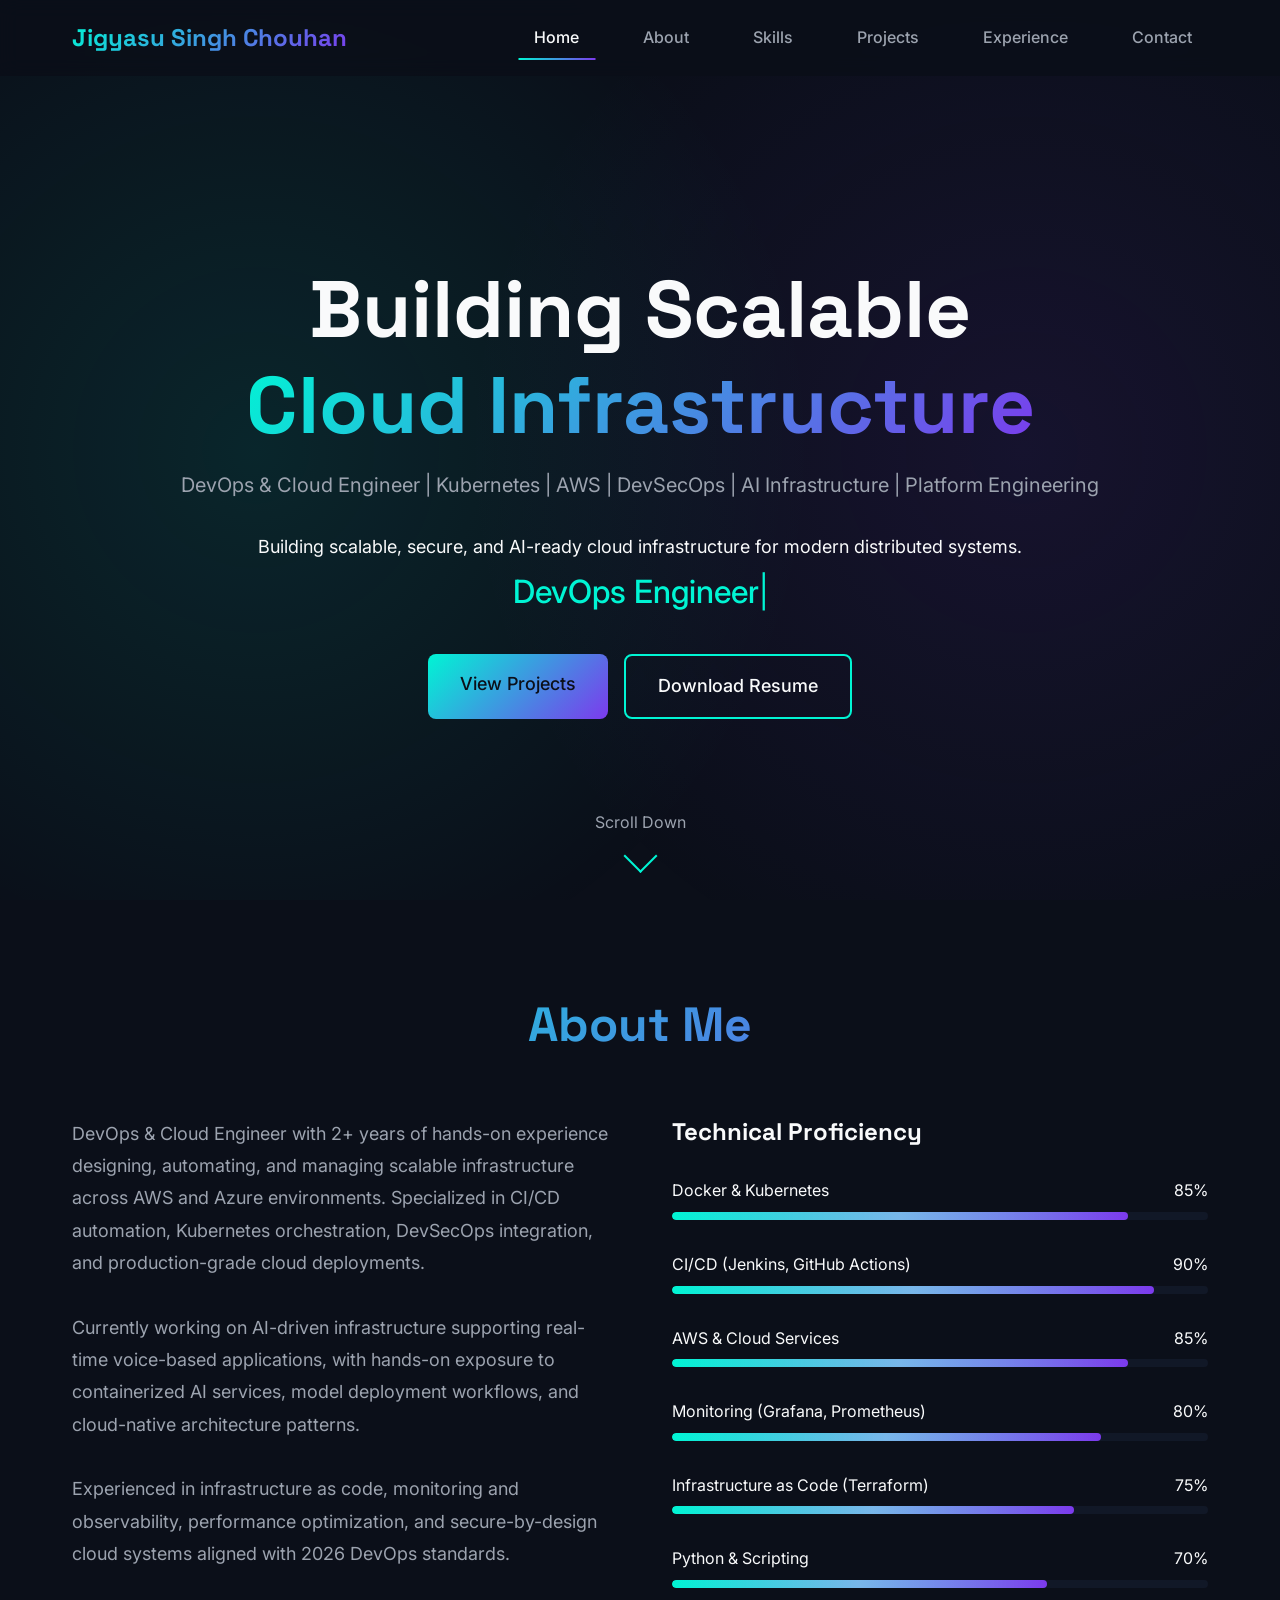
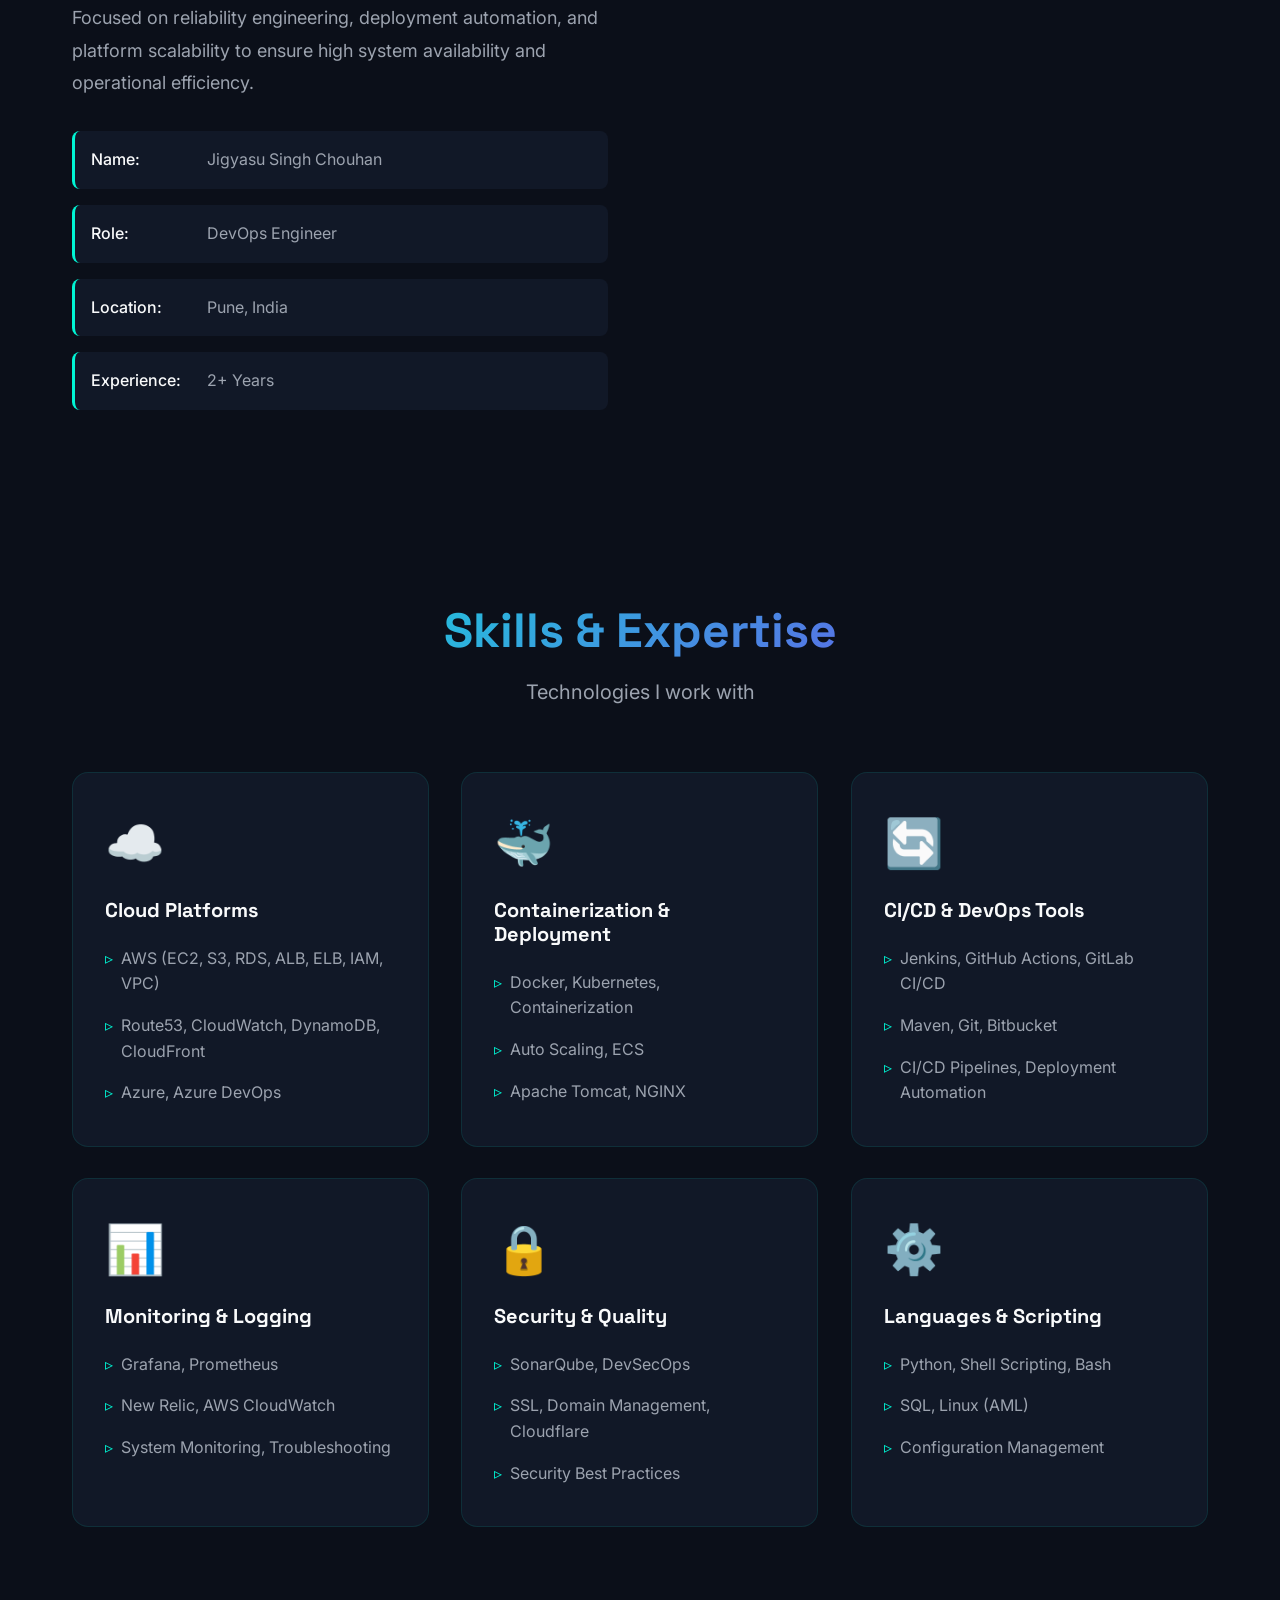
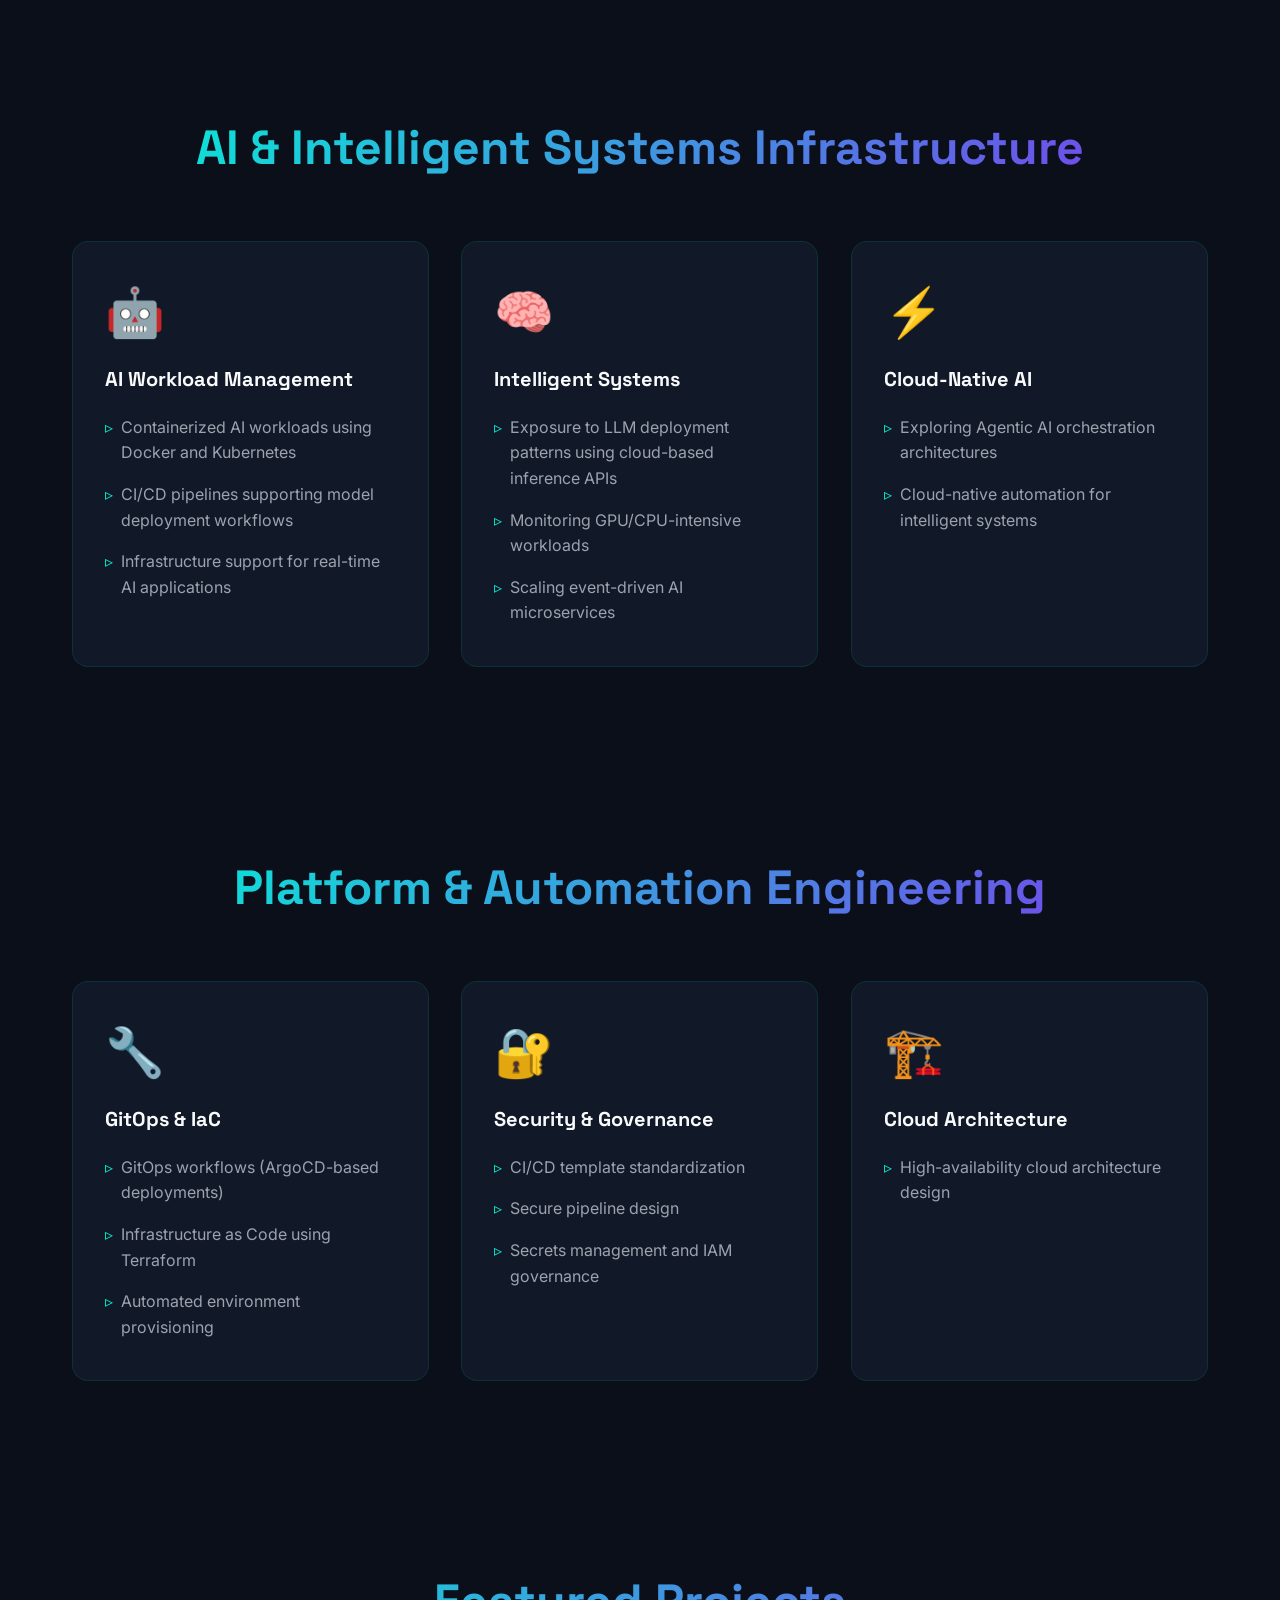
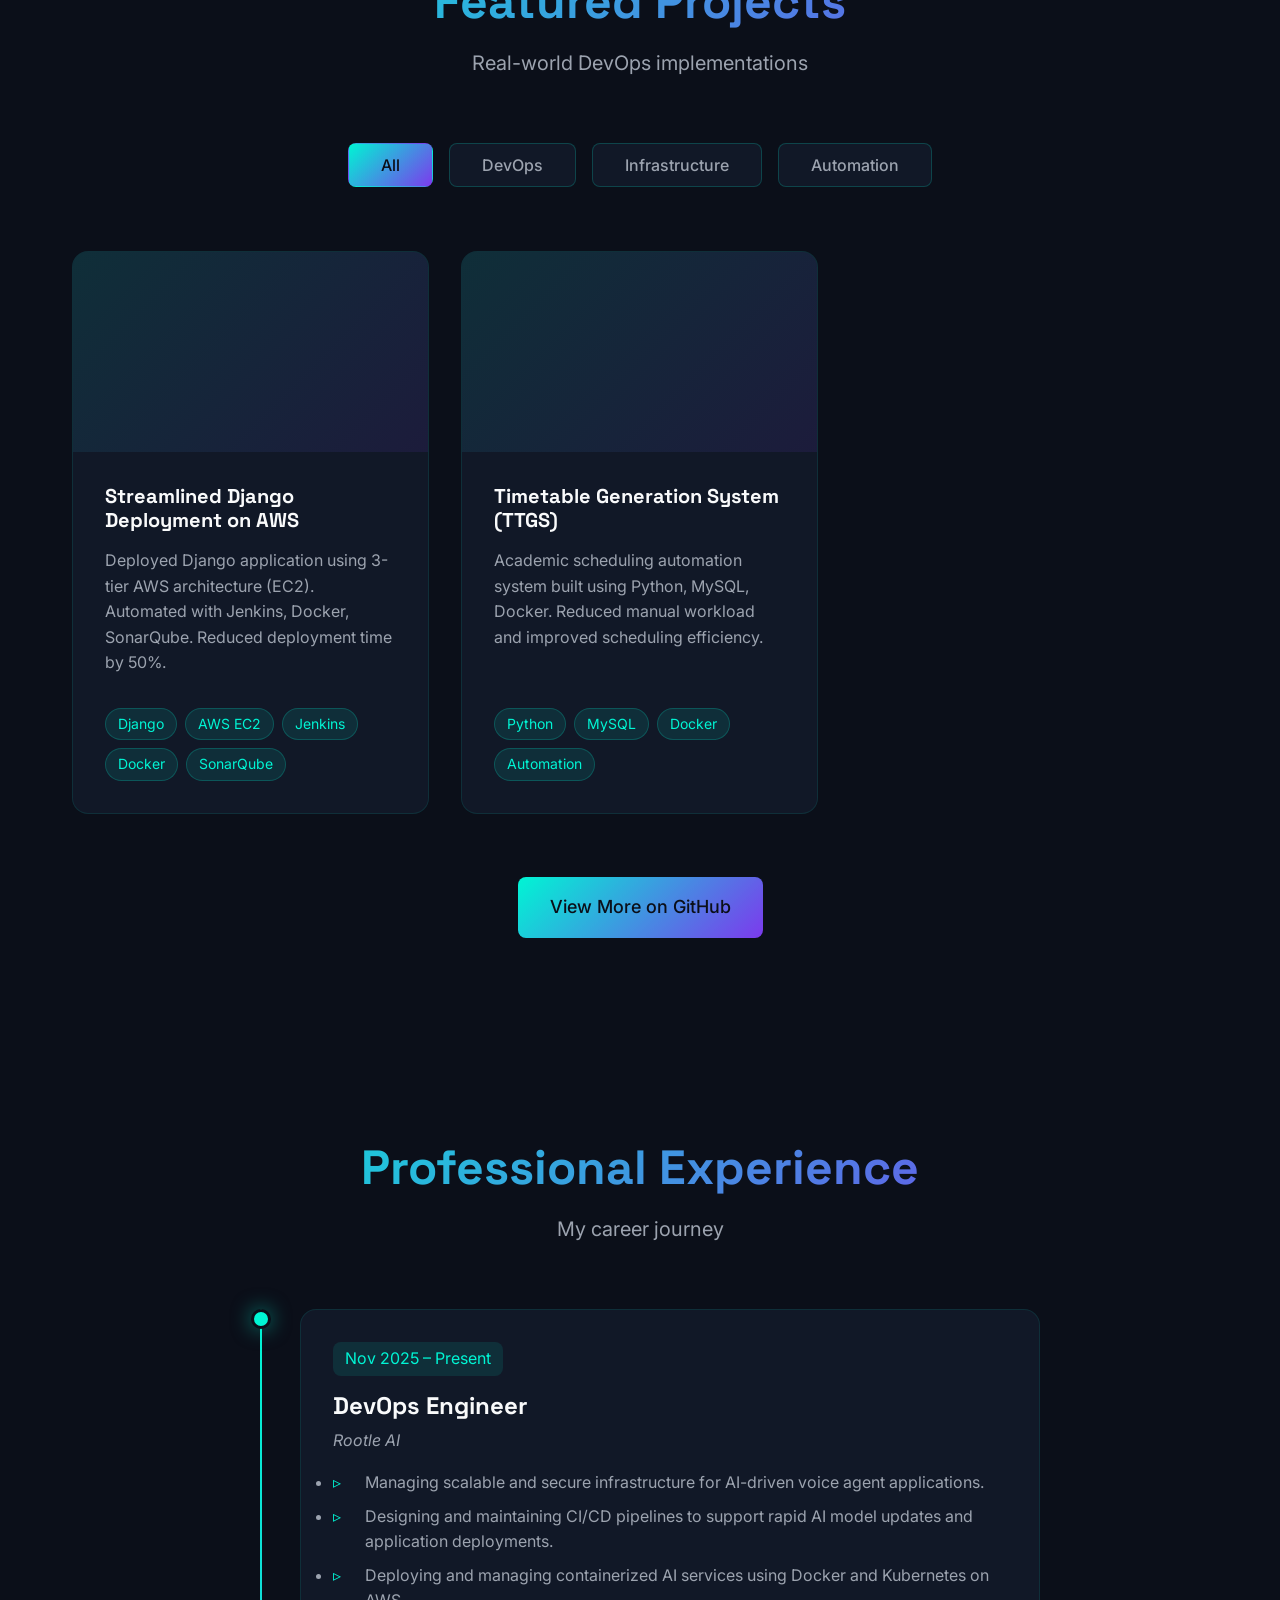
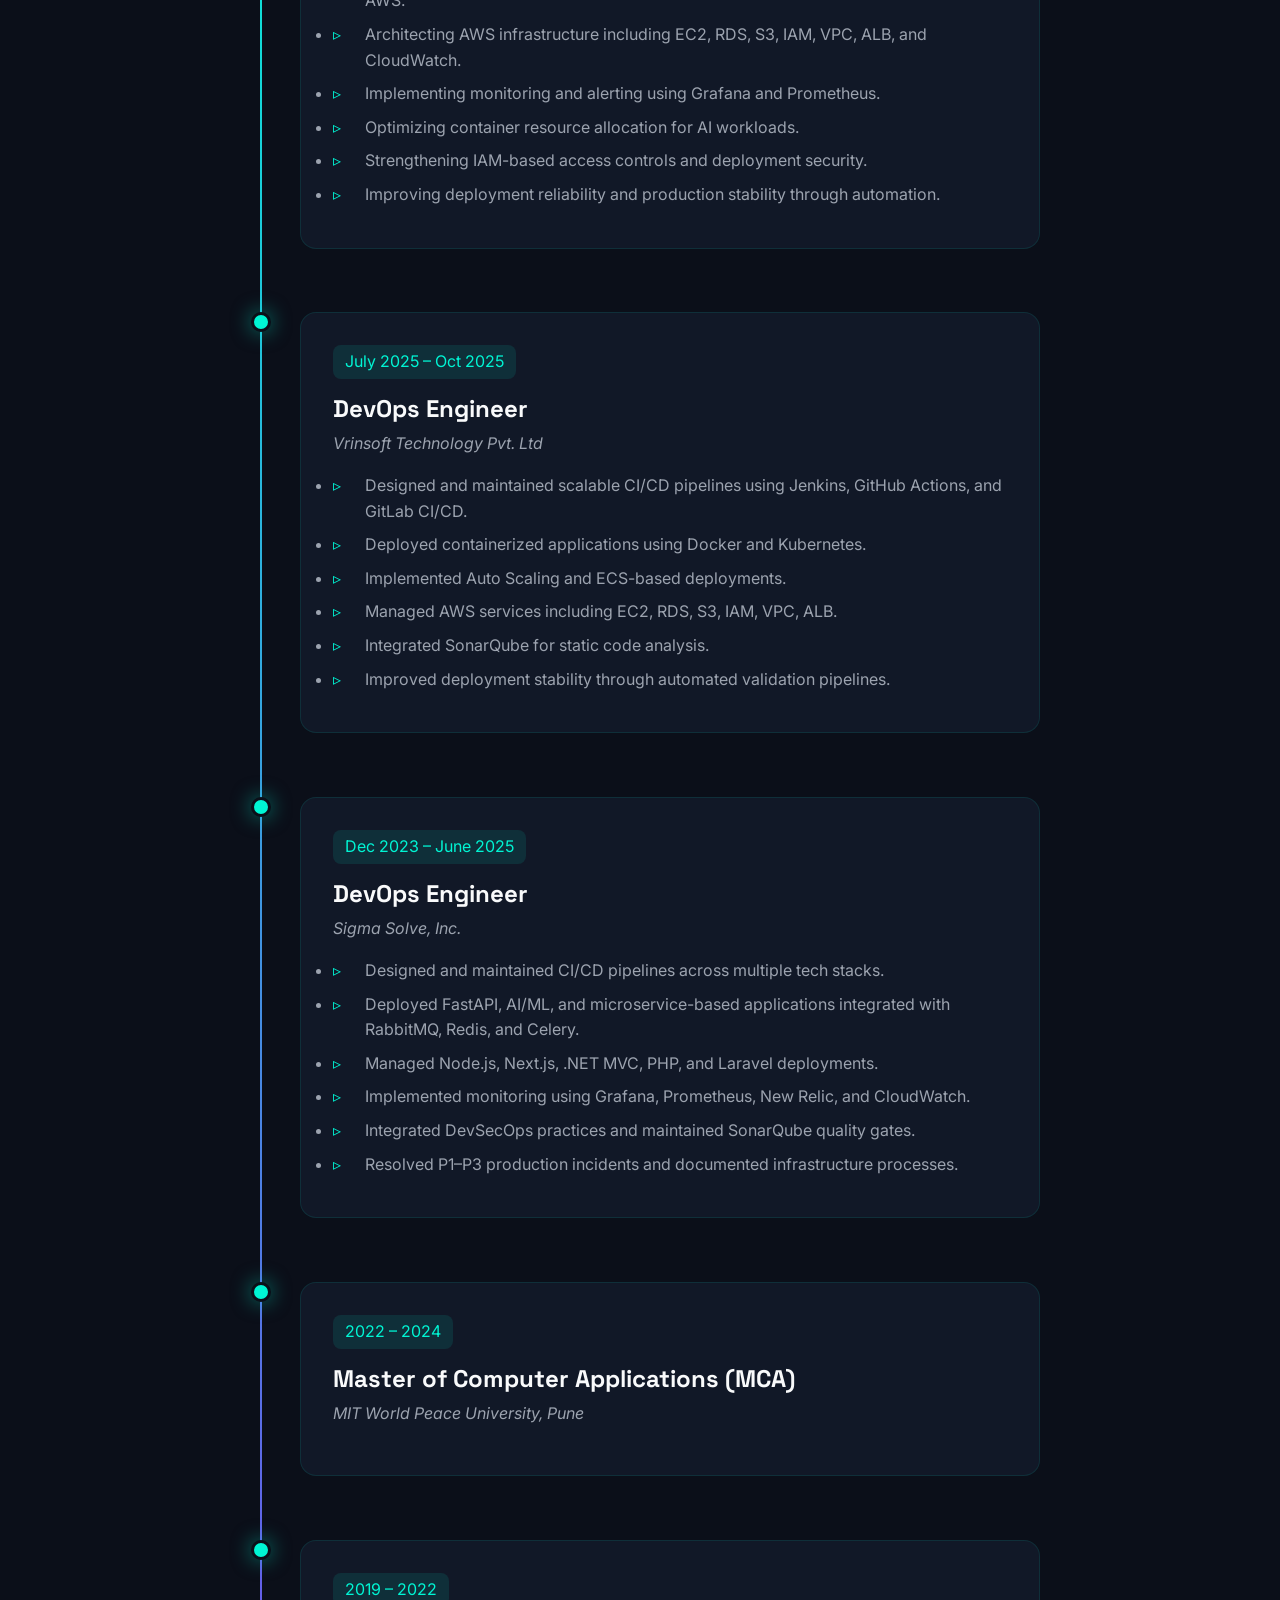
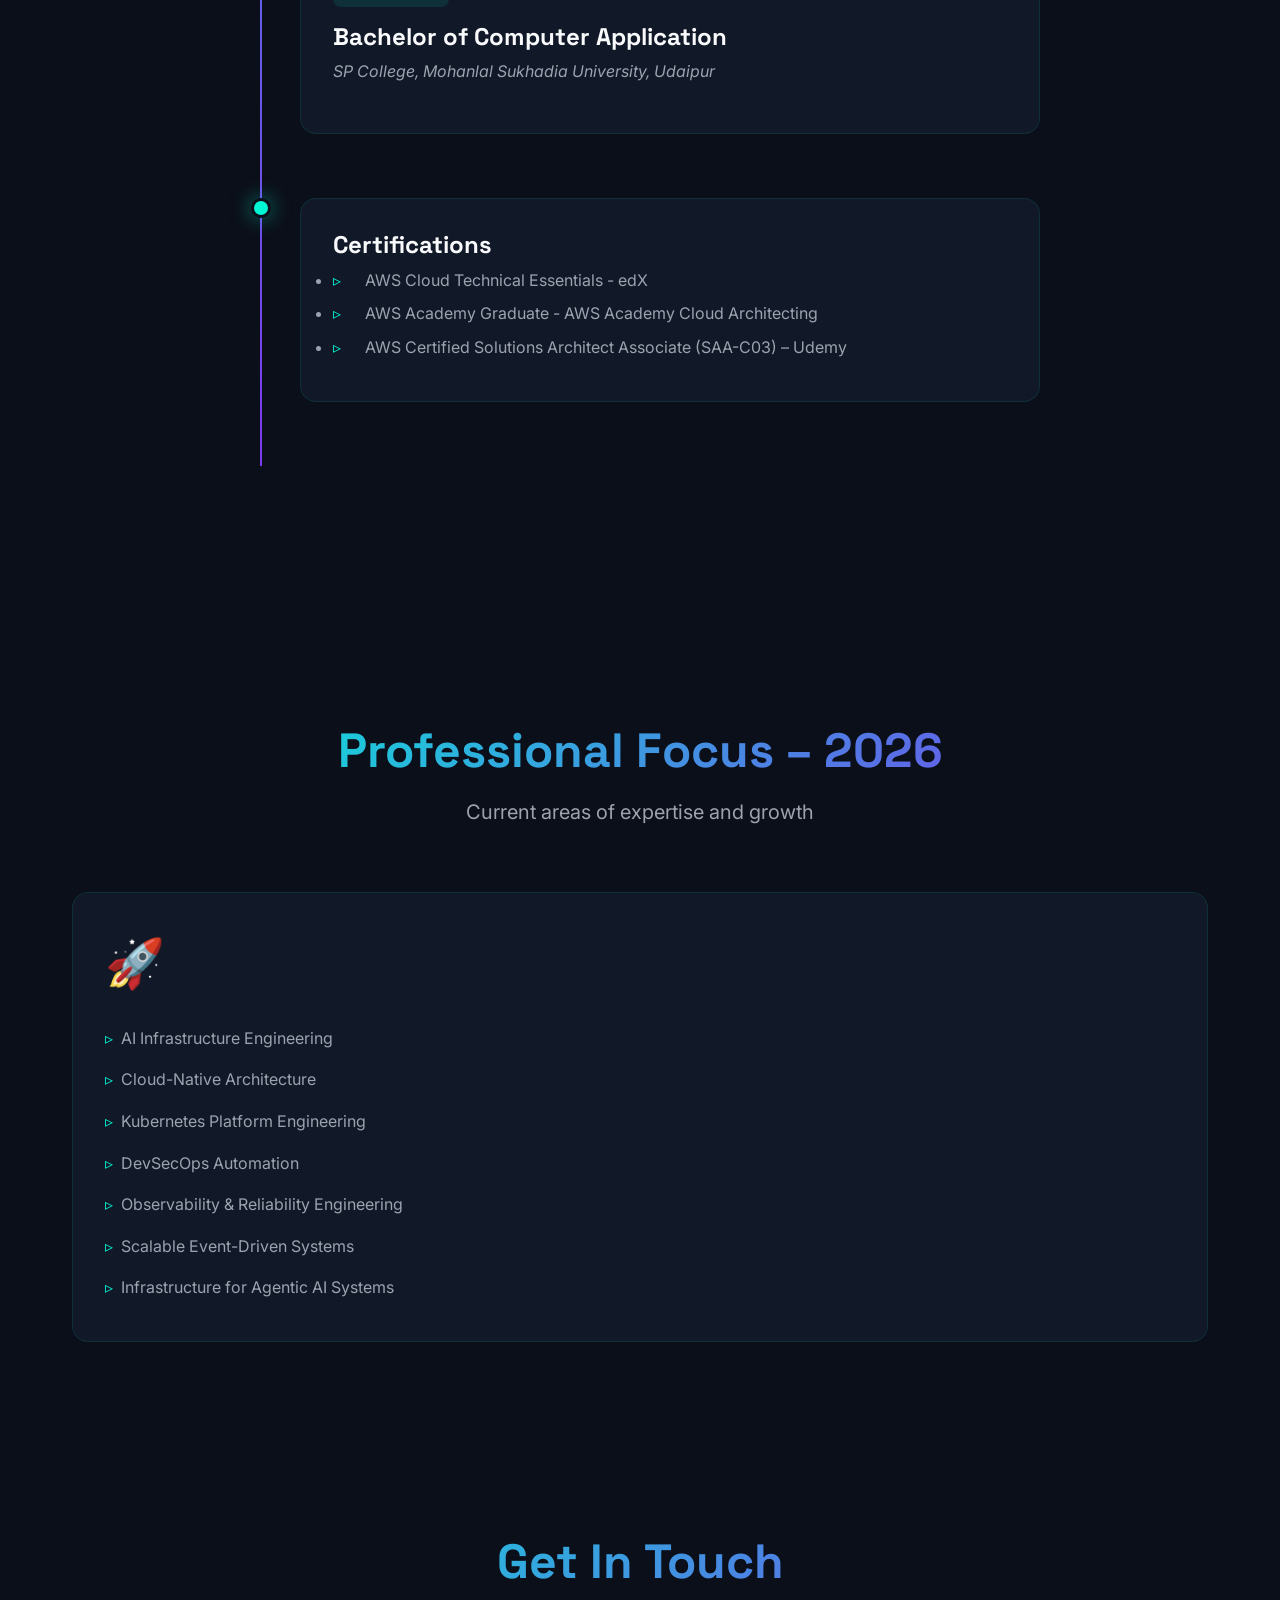
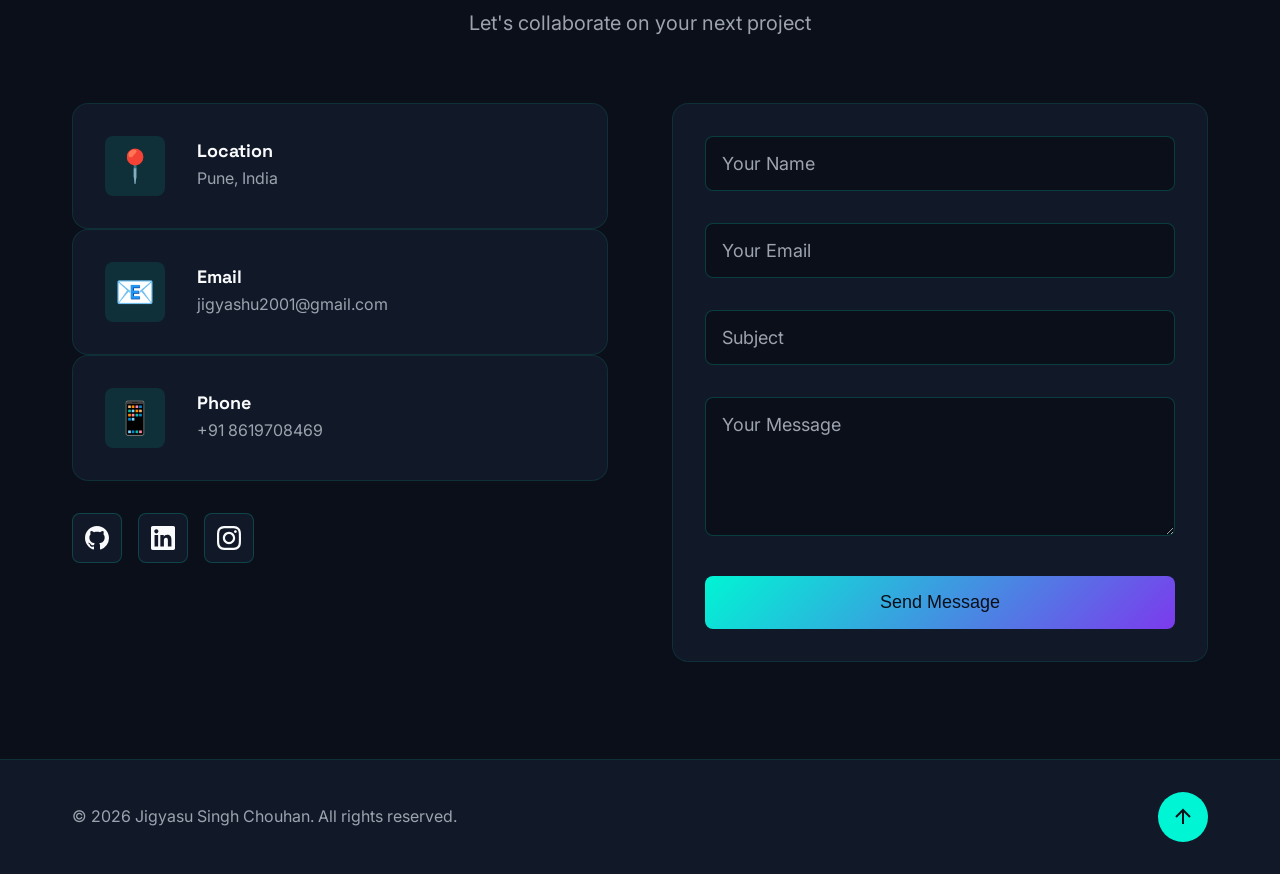
==== commit 0d929f09: "Update logo text in navigation" ====
--- a/index.html
+++ b/index.html
@@ -29,7 +29,7 @@
     <!-- Navigation -->
     <nav class="navbar" id="navbar">
         <div class="container">
-            <a href="#hero" class="logo">JSC</a>
+            <a href="#hero" class="logo">Jigyasu Singh Chouhan</a>
             <ul class="nav-menu" id="nav-menu">
                 <li><a href="#hero" class="nav-link">Home</a></li>
                 <li><a href="#about" class="nav-link">About</a></li>
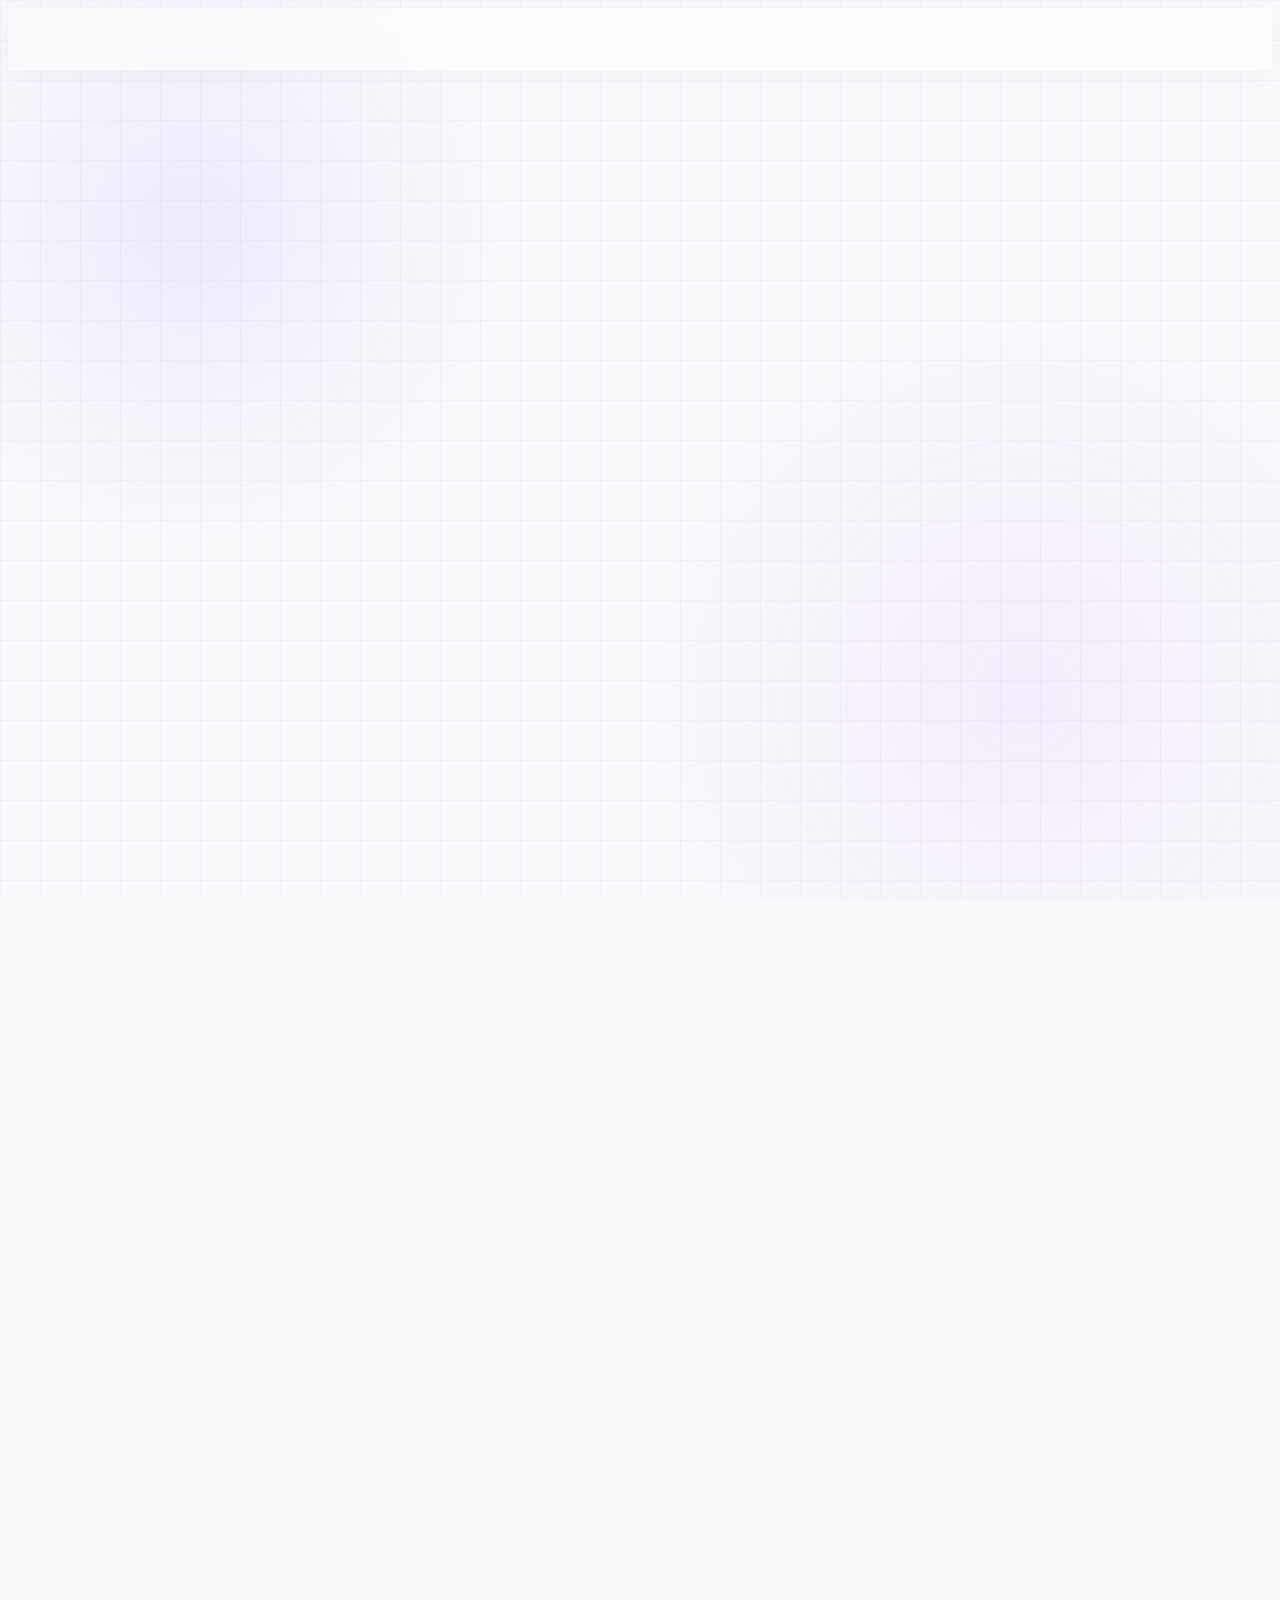
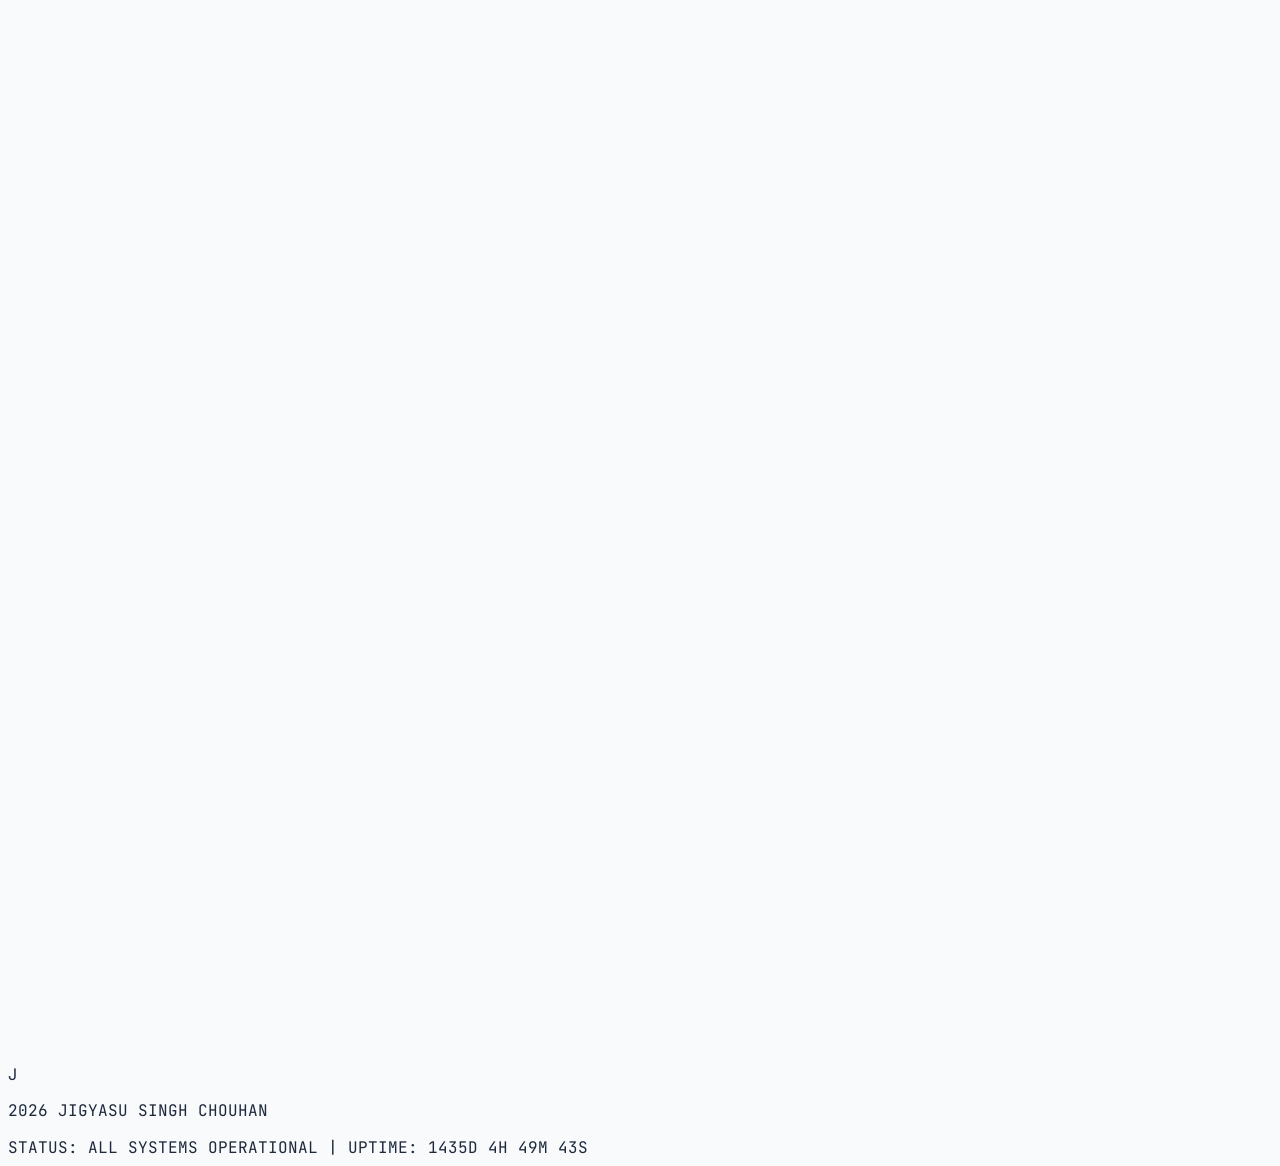
==== commit f6be64d0: "feat: overhaul portfolio site with Tailwind CSS, custom animations, and added infrastructure automat" ====
--- a/index.html
+++ b/index.html
@@ -1,606 +1,1570 @@
 <!DOCTYPE html>
 <html lang="en">
+
 <head>
     <meta charset="UTF-8">
     <meta name="viewport" content="width=device-width, initial-scale=1.0">
-    <meta name="description" content="Jigyasu Singh Chouhan - DevOps Engineer specializing in Cloud Infrastructure, Kubernetes, CI/CD, and AWS">
-    <meta name="keywords" content="DevOps, Cloud Engineer, AWS, Kubernetes, CI/CD, Infrastructure, Terraform, Docker">
+    <meta name="description"
+        content="Jigyasu Singh Chouhan - DevOps & Platform Engineer specializing in Cloud Infrastructure, AI/LLM Deployments, and Kubernetes">
+    <meta name="keywords"
+        content="DevOps, Platform Engineer, AWS, Azure, Kubernetes, CI/CD, Infrastructure, Terraform, Docker, LLM Deployment, GPU Infrastructure">
     <meta name="author" content="Jigyasu Singh Chouhan">
+
+    <!-- Open Graph Meta Tags -->
+    <meta property="og:title" content="Jigyasu Singh Chouhan - DevOps & Platform Engineer">
+    <meta property="og:description"
+        content="Building scalable cloud infrastructure, CI/CD systems, and AI-ready platforms.">
+    <meta property="og:type" content="website">
+    <meta property="og:url" content="https://jigyasusinghchouhan.github.io/">
+    <meta property="og:image" content="https://jigyasusinghchouhan.github.io/og-image.png">
+
+    <!-- Twitter Meta Tags -->
+    <meta name="twitter:card" content="summary_large_image">
+    <meta property="twitter:domain" content="jigyasusinghchouhan.github.io">
+    <meta property="twitter:url" content="https://jigyasusinghchouhan.github.io/">
+    <meta name="twitter:title" content="Jigyasu Singh Chouhan - DevOps & Platform Engineer">
+    <meta name="twitter:description" content="Building scalable cloud infrastructure, CI/CD systems, and AI-ready platforms.">
+    <meta name="twitter:image" content="https://jigyasusinghchouhan.github.io/og-image.png">
+
+    <!-- Favicon -->
+    <link rel="icon" type="image/svg+xml"
+        href="data:image/svg+xml,%3Csvg xmlns='http://www.w3.org/2000/svg' viewBox='0 0 100 100'%3E%3Ctext y='.9em' font-size='90'%3E%3C/text%3E%3C/svg%3E">
+
+    <title>Jigyasu Singh Chouhan | DevOps & Platform Engineer</title>
+
+    <script src="https://cdn.tailwindcss.com"></script>
+    <script src="https://unpkg.com/lucide@latest"></script>
+    <link href="https://unpkg.com/aos@2.3.1/dist/aos.css" rel="stylesheet">
+
+    <style>
+        @import url('https://fonts.googleapis.com/css2?family=Plus+Jakarta+Sans:wght@400;500;600;700;800&family=Inter:wght@400;500;600&family=JetBrains+Mono:wght@400;500;700&display=swap');
+
+        :root {
+            --brand-primary: #7c3aed;
+            /* Violet 600 */
+            --brand-secondary: #d946ef;
+            /* Fuchsia 500 */
+            --bg-canvas: #f8fafc;
+            /* Slate 50 */
+        }
+
+        body {
+            font-family: 'Inter', sans-serif;
+            background-color: var(--bg-canvas);
+            color: #1e293b;
+            scroll-behavior: smooth;
+            position: relative;
+            overflow-x: hidden;
+        }
+
+        h1,
+        h2,
+        h3,
+        h4,
+        h5,
+        h6,
+        .nav-brand {
+            font-family: 'Plus Jakarta Sans', sans-serif;
+        }
+
+        .mono {
+            font-family: 'JetBrains Mono', monospace;
+        }
+
+        /* Animated Backgrounds */
+        .bg-grid {
+            position: fixed;
+            top: 0;
+            left: 0;
+            width: 100vw;
+            height: 100vh;
+            background-size: 40px 40px;
+            background-image: linear-gradient(to right, rgba(124, 58, 237, 0.04) 1px, transparent 1px),
+                linear-gradient(to bottom, rgba(124, 58, 237, 0.04) 1px, transparent 1px);
+            z-index: -2;
+            pointer-events: none;
+        }
+
+        .bg-shapes {
+            position: fixed;
+            top: 0;
+            left: 0;
+            width: 100vw;
+            height: 100vh;
+            z-index: -1;
+            overflow: hidden;
+            pointer-events: none;
+        }
+
+        .shape-1 {
+            position: absolute;
+            top: -10%;
+            left: -10%;
+            width: 50vw;
+            height: 50vw;
+            background: radial-gradient(circle, rgba(124, 58, 237, 0.08) 0%, rgba(124, 58, 237, 0) 70%);
+            border-radius: 50%;
+            animation: float-bg 20s ease-in-out infinite alternate;
+        }
+
+        .shape-2 {
+            position: absolute;
+            bottom: -20%;
+            right: -10%;
+            width: 60vw;
+            height: 60vw;
+            background: radial-gradient(circle, rgba(217, 70, 239, 0.08) 0%, rgba(217, 70, 239, 0) 70%);
+            border-radius: 50%;
+            animation: float-bg 25s ease-in-out infinite alternate-reverse;
+        }
+
+        @keyframes float-bg {
+            0% {
+                transform: translate(0, 0) scale(1);
+            }
+
+            100% {
+                transform: translate(5%, 10%) scale(1.1);
+            }
+        }
+
+        /* Floating Icons */
+        .animate-float {
+            animation: float-icon 6s ease-in-out infinite;
+        }
+
+        .animate-float-delayed {
+            animation: float-icon 8s ease-in-out infinite alternate-reverse;
+        }
+
+        @keyframes float-icon {
+            0% {
+                transform: translateY(0px) rotate(0deg);
+            }
+
+            50% {
+                transform: translateY(-20px) rotate(10deg);
+            }
+
+            100% {
+                transform: translateY(0px) rotate(0deg);
+            }
+        }
+
+        .glass-nav {
+            background: rgba(255, 255, 255, 0.6);
+            backdrop-filter: blur(16px);
+            -webkit-backdrop-filter: blur(16px);
+            border-bottom: 1px solid rgba(255, 255, 255, 0.5);
+            box-shadow: 0 4px 30px rgba(0, 0, 0, 0.03);
+        }
+
+        .glass-card {
+            background: rgba(255, 255, 255, 0.7);
+            backdrop-filter: blur(20px);
+            -webkit-backdrop-filter: blur(20px);
+            border: 1px solid rgba(255, 255, 255, 0.8);
+            box-shadow: 0 10px 40px -10px rgba(124, 58, 237, 0.08);
+            transition: all 0.4s cubic-bezier(0.4, 0, 0.2, 1);
+        }
+
+        .icon-container {
+            transition: all 0.3s cubic-bezier(0.4, 0, 0.2, 1);
+        }
+
+        .glass-card:hover .icon-container {
+            transform: scale(1.1) rotate(5deg) translateY(-2px);
+            box-shadow: 0 10px 25px -5px rgba(124, 58, 237, 0.3);
+        }
+
+        .glass-card:hover {
+            transform: translateY(-8px);
+            box-shadow: 0 25px 50px -12px rgba(124, 58, 237, 0.2);
+            border-color: rgba(124, 58, 237, 0.3);
+            background: rgba(255, 255, 255, 0.95);
+        }
+
+        .metric-card {
+            background: #ffffff;
+            border: 1px solid rgba(226, 232, 240, 0.8);
+            border-radius: 1.5rem;
+            transition: all 0.4s cubic-bezier(0.4, 0, 0.2, 1);
+            box-shadow: 0 4px 6px -1px rgba(0, 0, 0, 0.02);
+        }
+
+        .metric-card:hover {
+            border-color: #c4b5fd;
+            transform: translateY(-6px) scale(1.02);
+            box-shadow: 0 20px 25px -5px rgba(124, 58, 237, 0.15), 0 8px 10px -6px rgba(124, 58, 237, 0.1);
+        }
+
+        .skill-pill {
+            background: rgba(255, 255, 255, 0.8);
+            border: 1px solid #e2e8f0;
+            color: #475569;
+            box-shadow: 0 2px 4px rgba(0, 0, 0, 0.02);
+            transition: all 0.3s ease;
+            display: inline-flex;
+            align-items: center;
+            gap: 6px;
+        }
+
+        .skill-pill:hover {
+            background: linear-gradient(135deg, #f3e8ff 0%, #fae8ff 100%);
+            border-color: #d8b4fe;
+            color: #7c3aed;
+            transform: translateY(-3px) scale(1.05);
+            box-shadow: 0 8px 15px rgba(124, 58, 237, 0.15);
+        }
+
+        .gradient-text {
+            background: linear-gradient(135deg, #7c3aed 0%, #d946ef 100%);
+            -webkit-background-clip: text;
+            -webkit-text-fill-color: transparent;
+            background-clip: text;
+        }
+
+        .gradient-bg {
+            background: linear-gradient(135deg, #7c3aed 0%, #d946ef 100%);
+            position: relative;
+            overflow: hidden;
+        }
+
+        .gradient-bg::after {
+            content: '';
+            position: absolute;
+            top: -50%;
+            left: -50%;
+            width: 200%;
+            height: 200%;
+            background: linear-gradient(to right, rgba(255, 255, 255, 0) 0%, rgba(255, 255, 255, 0.3) 50%, rgba(255, 255, 255, 0) 100%);
+            transform: rotate(45deg) translate(-50%, -50%);
+            animation: shimmer 3s infinite;
+        }
+
+        @keyframes shimmer {
+            0% {
+                transform: rotate(45deg) translate(-100%, -100%);
+            }
+
+            100% {
+                transform: rotate(45deg) translate(100%, 100%);
+            }
+        }
+
+        .connect-btn {
+            background: linear-gradient(135deg, #7c3aed 0%, #c026d3 100%);
+            box-shadow: 0 4px 15px rgba(124, 58, 237, 0.3);
+            transition: all 0.3s ease;
+        }
+
+        .connect-btn:hover {
+            box-shadow: 0 8px 25px rgba(124, 58, 237, 0.5);
+            transform: translateY(-2px);
+        }
+
+        .diagram-placeholder {
+            background: repeating-linear-gradient(45deg,
+                    rgba(226, 232, 240, 0.4),
+                    rgba(226, 232, 240, 0.4) 10px,
+                    rgba(241, 245, 249, 0.4) 10px,
+                    rgba(241, 245, 249, 0.4) 20px);
+            border: 2px dashed #cbd5e1;
+            transition: all 0.3s ease;
+        }
+
+        .diagram-placeholder:hover {
+            border-color: #a78bfa;
+            background: rgba(139, 92, 246, 0.05);
+        }
+
+        /* Continuous Pulse for Availability Dot */
+        .pulse-dot {
+            box-shadow: 0 0 0 0 rgba(16, 185, 129, 0.7);
+            animation: pulse-ring 2s infinite cubic-bezier(0.66, 0, 0, 1);
+        }
+
+        @keyframes pulse-ring {
+            100% {
+                box-shadow: 0 0 0 10px rgba(16, 185, 129, 0);
+            }
+        }
     
-    <!-- Open Graph Meta Tags -->
-    <meta property="og:title" content="Jigyasu Singh Chouhan - DevOps Engineer">
-    <meta property="og:description" content="Building Scalable Cloud Infrastructure | AWS | Kubernetes | CI/CD">
-    <meta property="og:type" content="website">
-    
-    <title>Jigyasu Singh Chouhan | DevOps Engineer</title>
-    
-    <!-- Favicon -->
-    <link rel="icon" type="image/svg+xml" href="data:image/svg+xml,%3Csvg xmlns='http://www.w3.org/2000/svg' viewBox='0 0 100 100'%3E%3Ctext y='.9em' font-size='90'%3E%3C/text%3E%3C/svg%3E">
-    
-    <!-- Google Fonts -->
-    <link rel="preconnect" href="https://fonts.googleapis.com">
-    <link rel="preconnect" href="https://fonts.gstatic.com" crossorigin>
-    <link href="https://fonts.googleapis.com/css2?family=Space+Grotesk:wght@700&family=Inter:wght@400;500&display=swap" rel="stylesheet">
-    
-    <!-- Styles -->
-    <link rel="stylesheet" href="style.css">
+        .dark {
+            --bg-canvas: #0f172a;
+            color: #f8fafc;
+        }
+        .dark .bg-grid {
+            background-image: linear-gradient(to right, rgba(124, 58, 237, 0.1) 1px, transparent 1px),
+                              linear-gradient(to bottom, rgba(124, 58, 237, 0.1) 1px, transparent 1px);
+        }
+        .dark .glass-nav {
+            background: rgba(15, 23, 42, 0.7);
+            border-bottom: 1px solid rgba(30, 41, 59, 0.8);
+        }
+        .dark .glass-card {
+            background: rgba(30, 41, 59, 0.6);
+            border: 1px solid rgba(51, 65, 85, 0.8);
+        }
+        .dark .glass-card:hover {
+            background: rgba(30, 41, 59, 0.9);
+            border-color: rgba(124, 58, 237, 0.4);
+            box-shadow: 0 25px 50px -12px rgba(124, 58, 237, 0.15);
+        }
+        .dark .metric-card {
+            background: #1e293b;
+            border-color: #334155;
+        }
+        .dark .metric-card:hover {
+            border-color: #a78bfa;
+        }
+        .dark .skill-pill {
+            background: rgba(30, 41, 59, 0.8);
+            border-color: #334155;
+            color: #cbd5e1;
+        }
+        .dark .skill-pill:hover {
+            background: linear-gradient(135deg, rgba(124,58,237,0.2) 0%, rgba(217,70,239,0.2) 100%);
+            border-color: #a78bfa;
+            color: #e9d5ff;
+        }
+        .dark .diagram-placeholder {
+            background: repeating-linear-gradient(45deg, rgba(30,41,59,0.4), rgba(30,41,59,0.4) 10px, rgba(15,23,42,0.4) 10px, rgba(15,23,42,0.4) 20px);
+            border-color: #475569;
+        }
+
+    </style>
+
+    <script>
+        tailwind.config = {
+            darkMode: 'class',
+        }
+        
+        function toggleDarkMode() {
+            document.documentElement.classList.toggle('dark');
+            const isDark = document.documentElement.classList.contains('dark');
+            localStorage.setItem('theme', isDark ? 'dark' : 'light');
+        }
+        
+        if (localStorage.getItem('theme') === 'dark' || (!('theme' in localStorage) && window.matchMedia('(prefers-color-scheme: dark)').matches)) {
+            document.documentElement.classList.add('dark');
+        } else {
+            document.documentElement.classList.remove('dark');
+        }
+    </script>
+
 </head>
-<body>
+
+<body class="antialiased">
+    <div class="bg-grid"></div>
+    <div class="bg-shapes">
+        <div class="shape-1"></div>
+        <div class="shape-2"></div>
+    </div>
+
     <!-- Navigation -->
-    <nav class="navbar" id="navbar">
-        <div class="container">
-            <a href="#hero" class="logo">Jigyasu Singh Chouhan</a>
-            <ul class="nav-menu" id="nav-menu">
-                <li><a href="#hero" class="nav-link">Home</a></li>
-                <li><a href="#about" class="nav-link">About</a></li>
-                <li><a href="#skills" class="nav-link">Skills</a></li>
-                <li><a href="#projects" class="nav-link">Projects</a></li>
-                <li><a href="#experience" class="nav-link">Experience</a></li>
-                <li><a href="#contact" class="nav-link">Contact</a></li>
-            </ul>
-            <div class="hamburger" id="hamburger">
-                <span></span>
-                <span></span>
-                <span></span>
+    <nav class="fixed top-0 w-full z-50 glass-nav">
+        <div class="max-w-7xl mx-auto px-6 md:px-8 h-16 flex items-center justify-between">
+            <div class="flex items-center gap-3" data-aos="fade-down">
+                <div
+                    class="w-8 h-8 gradient-bg rounded-xl flex items-center justify-center text-white font-bold text-sm shadow-lg shadow-violet-500/30">
+                    J</div>
+                <span class="font-bold tracking-tight text-slate-800 dark:text-slate-100 nav-brand text-lg">Jigyasu Singh Chouhan</span>
+            </div>
+            <div class="hidden md:flex items-center gap-6 lg:gap-8 text-sm font-semibold text-slate-600 dark:text-slate-300"
+                data-aos="fade-down" data-aos-delay="100">
+                <a href="#about" class="hover:text-violet-600 transition-colors flex items-center gap-1"><i
+                        data-lucide="user" class="w-4 h-4"></i> About</a>
+                <a href="#stack" class="hover:text-violet-600 transition-colors flex items-center gap-1"><i
+                        data-lucide="layers" class="w-4 h-4"></i> Stack</a>
+                <a href="#projects" class="hover:text-violet-600 transition-colors flex items-center gap-1"><i
+                        data-lucide="briefcase" class="w-4 h-4"></i> Projects</a>
+                <a href="#experience" class="hover:text-violet-600 transition-colors flex items-center gap-1"><i
+                        data-lucide="history" class="w-4 h-4"></i> Experience</a>
+                <a href="mailto:jigyashu2001@gmail.com"
+                    class="connect-btn text-white px-5 py-2 rounded-full text-xs font-bold tracking-wide flex items-center gap-2"><i
+                        data-lucide="mail" class="w-3.5 h-3.5"></i> Connect</a>
             </div>
         </div>
     </nav>
 
-    <!-- Hero Section -->
-    <section id="hero" class="hero">
-        <div class="hero-background"></div>
-        <div class="container hero-content">
-            <div class="hero-text">
-                <h1 class="hero-title">
-                    Building Scalable<br>
-                    <span class="gradient-text">Cloud Infrastructure</span>
+    <main class="pt-24 pb-20 relative z-10">
+        <!-- Hero Section -->
+        <section id="hero" class="max-w-7xl mx-auto px-6 md:px-8 py-20 md:py-24 relative">
+
+            <!-- Floating Decorative Icons -->
+            <div class="absolute top-20 right-[10%] animate-float text-violet-300 hidden md:block">
+                <i data-lucide="hexagon" class="w-16 h-16 opacity-50"></i>
+            </div>
+            <div class="absolute bottom-32 left-[5%] animate-float-delayed text-fuchsia-300 hidden md:block">
+                <i data-lucide="box" class="w-12 h-12 opacity-50"></i>
+            </div>
+            <div class="absolute top-40 left-[15%] animate-float text-blue-300 hidden lg:block">
+                <i data-lucide="cloud-lightning" class="w-10 h-10 opacity-40"></i>
+            </div>
+
+            <div class="max-w-4xl relative z-10">
+                <div class="inline-flex items-center gap-2 mb-8 px-4 py-2 rounded-full bg-white/80 dark:bg-slate-800/80 border border-violet-100 dark:border-violet-900/50 shadow-sm backdrop-blur-sm hover:scale-105 transition-transform cursor-default"
+                    data-aos="fade-up">
+                    <span class="w-2.5 h-2.5 bg-emerald-500 rounded-full pulse-dot"></span>
+                    <span
+                        class="text-[11px] font-bold uppercase tracking-widest text-slate-600 dark:text-slate-300 flex items-center gap-1">
+                        Available for Pune | Bangalore | Remote
+                    </span>
+                </div>
+
+                <h1 class="text-5xl sm:text-6xl md:text-7xl lg:text-8xl font-extrabold text-slate-900 dark:text-white mb-8 leading-[1.1] tracking-tight"
+                    data-aos="fade-up" data-aos-delay="100">
+                    Building <span class="gradient-text">scalable cloud infrastructure</span>, CI/CD systems, and
+                    AI-ready platforms.
                 </h1>
-                <p class="hero-subtitle">DevOps & Cloud Engineer | Kubernetes | AWS | DevSecOps | AI Infrastructure | Platform Engineering</p>
-                <p class="hero-credibility">Building scalable, secure, and AI-ready cloud infrastructure for modern distributed systems.</p>
-                <div class="typing-container">
-                    <span class="typing-text" id="typing-text"></span>
-                    <span class="cursor">|</span>
-                </div>
-                <div class="hero-buttons">
-                    <a href="#projects" class="btn btn-primary">View Projects</a>
-                    <a href="https://drive.google.com/file/d/1S3k8vHTS0z_-tklcF8lTIOASkm7AjKSv/view?usp=sharing" target="_blank" class="btn btn-secondary">Download Resume</a>
-                </div>
-            </div>
-        </div>
-        <div class="scroll-indicator">
-            <span>Scroll Down</span>
-            <div class="scroll-arrow"></div>
-        </div>
-    </section>
-
-    <!-- About Section -->
-    <section id="about" class="about section">
-        <div class="container">
-            <h2 class="section-title" data-aos="fade-up">About Me</h2>
-            <div class="about-grid">
-                <div class="about-text" data-aos="fade-right">
-                    <p class="about-description">
-                        DevOps & Cloud Engineer with 2+ years of hands-on experience designing, automating, and managing scalable infrastructure across AWS and Azure environments. Specialized in CI/CD automation, Kubernetes orchestration, DevSecOps integration, and production-grade cloud deployments.
-                    </p>
-                    <p class="about-description">
-                        Currently working on AI-driven infrastructure supporting real-time voice-based applications, with hands-on exposure to containerized AI services, model deployment workflows, and cloud-native architecture patterns.
-                    </p>
-                    <p class="about-description">
-                        Experienced in infrastructure as code, monitoring and observability, performance optimization, and secure-by-design cloud systems aligned with 2026 DevOps standards.
-                    </p>
-                    <p class="about-description">
-                        Focused on reliability engineering, deployment automation, and platform scalability to ensure high system availability and operational efficiency.
-                    </p>
-                    <div class="about-info">
-                        <div class="info-item">
-                            <span class="info-label">Name:</span>
-                            <span class="info-value">Jigyasu Singh Chouhan</span>
-                        </div>
-                        <div class="info-item">
-                            <span class="info-label">Role:</span>
-                            <span class="info-value">DevOps Engineer</span>
-                        </div>
-                        <div class="info-item">
-                            <span class="info-label">Location:</span>
-                            <span class="info-value">Pune, India</span>
-                        </div>
-                        <div class="info-item">
-                            <span class="info-label">Experience:</span>
-                            <span class="info-value">2+ Years</span>
-                        </div>
-                    </div>
-                </div>
-                <div class="about-skills" data-aos="fade-left">
-                    <h3 class="skills-heading">Technical Proficiency</h3>
-                    <div class="skill-bar">
-                        <div class="skill-info">
-                            <span>Docker & Kubernetes</span>
-                            <span>85%</span>
-                        </div>
-                        <div class="skill-progress">
-                            <div class="skill-fill" data-width="85"></div>
-                        </div>
-                    </div>
-                    <div class="skill-bar">
-                        <div class="skill-info">
-                            <span>CI/CD (Jenkins, GitHub Actions)</span>
-                            <span>90%</span>
-                        </div>
-                        <div class="skill-progress">
-                            <div class="skill-fill" data-width="90"></div>
-                        </div>
-                    </div>
-                    <div class="skill-bar">
-                        <div class="skill-info">
-                            <span>AWS & Cloud Services</span>
-                            <span>85%</span>
-                        </div>
-                        <div class="skill-progress">
-                            <div class="skill-fill" data-width="85"></div>
-                        </div>
-                    </div>
-                    <div class="skill-bar">
-                        <div class="skill-info">
-                            <span>Monitoring (Grafana, Prometheus)</span>
-                            <span>80%</span>
-                        </div>
-                        <div class="skill-progress">
-                            <div class="skill-fill" data-width="80"></div>
-                        </div>
-                    </div>
-                    <div class="skill-bar">
-                        <div class="skill-info">
-                            <span>Infrastructure as Code (Terraform)</span>
-                            <span>75%</span>
-                        </div>
-                        <div class="skill-progress">
-                            <div class="skill-fill" data-width="75"></div>
-                        </div>
-                    </div>
-                    <div class="skill-bar">
-                        <div class="skill-info">
-                            <span>Python & Scripting</span>
-                            <span>70%</span>
-                        </div>
-                        <div class="skill-progress">
-                            <div class="skill-fill" data-width="70"></div>
-                        </div>
-                    </div>
-                </div>
-            </div>
-        </div>
-    </section>
-
-    <!-- Skills Section -->
-    <section id="skills" class="skills section">
-        <div class="container">
-            <h2 class="section-title" data-aos="fade-up">Skills & Expertise</h2>
-            <p class="section-subtitle" data-aos="fade-up">Technologies I work with</p>
-            
-            <div class="skills-grid">
-                <!-- Cloud -->
-                <div class="skill-card" data-aos="zoom-in" data-aos-delay="100">
-                    <div class="skill-icon">☁️</div>
-                    <h3 class="skill-title">Cloud Platforms</h3>
-                    <ul class="skill-list">
-                        <li>AWS (EC2, S3, RDS, ALB, ELB, IAM, VPC)</li>
-                        <li>Route53, CloudWatch, DynamoDB, CloudFront</li>
-                        <li>Azure, Azure DevOps</li>
-                    </ul>
-                </div>
-
-                <!-- Containers -->
-                <div class="skill-card" data-aos="zoom-in" data-aos-delay="200">
-                    <div class="skill-icon">🐳</div>
-                    <h3 class="skill-title">Containerization & Deployment</h3>
-                    <ul class="skill-list">
-                        <li>Docker, Kubernetes, Containerization</li>
-                        <li>Auto Scaling, ECS</li>
-                        <li>Apache Tomcat, NGINX</li>
-                    </ul>
-                </div>
-
-                <!-- CI/CD -->
-                <div class="skill-card" data-aos="zoom-in" data-aos-delay="300">
-                    <div class="skill-icon">🔄</div>
-                    <h3 class="skill-title">CI/CD & DevOps Tools</h3>
-                    <ul class="skill-list">
-                        <li>Jenkins, GitHub Actions, GitLab CI/CD</li>
-                        <li>Maven, Git, Bitbucket</li>
-                        <li>CI/CD Pipelines, Deployment Automation</li>
-                    </ul>
-                </div>
-
-                <!-- Monitoring -->
-                <div class="skill-card" data-aos="zoom-in" data-aos-delay="400">
-                    <div class="skill-icon">📊</div>
-                    <h3 class="skill-title">Monitoring & Logging</h3>
-                    <ul class="skill-list">
-                        <li>Grafana, Prometheus</li>
-                        <li>New Relic, AWS CloudWatch</li>
-                        <li>System Monitoring, Troubleshooting</li>
-                    </ul>
-                </div>
-
-                <!-- Security -->
-                <div class="skill-card" data-aos="zoom-in" data-aos-delay="500">
-                    <div class="skill-icon">🔒</div>
-                    <h3 class="skill-title">Security & Quality</h3>
-                    <ul class="skill-list">
-                        <li>SonarQube, DevSecOps</li>
-                        <li>SSL, Domain Management, Cloudflare</li>
-                        <li>Security Best Practices</li>
-                    </ul>
-                </div>
-
-                <!-- IaC -->
-                <div class="skill-card" data-aos="zoom-in" data-aos-delay="600">
-                    <div class="skill-icon">⚙️</div>
-                    <h3 class="skill-title">Languages & Scripting</h3>
-                    <ul class="skill-list">
-                        <li>Python, Shell Scripting, Bash</li>
-                        <li>SQL, Linux (AML)</li>
-                        <li>Configuration Management</li>
-                    </ul>
-                </div>
-            </div>
-        </div>
-    </section>
-
-    <!-- AI & Intelligent Systems Infrastructure Section -->
-    <section id="ai-infrastructure" class="skills section">
-        <div class="container">
-            <h2 class="section-title" data-aos="fade-up">AI & Intelligent Systems Infrastructure</h2>
-            <div class="skills-grid">
-                <div class="skill-card" data-aos="zoom-in" data-aos-delay="100">
-                    <div class="skill-icon">🤖</div>
-                    <h3 class="skill-title">AI Workload Management</h3>
-                    <ul class="skill-list">
-                        <li>Containerized AI workloads using Docker and Kubernetes</li>
-                        <li>CI/CD pipelines supporting model deployment workflows</li>
-                        <li>Infrastructure support for real-time AI applications</li>
-                    </ul>
-                </div>
-                <div class="skill-card" data-aos="zoom-in" data-aos-delay="200">
-                    <div class="skill-icon">🧠</div>
-                    <h3 class="skill-title">Intelligent Systems</h3>
-                    <ul class="skill-list">
-                        <li>Exposure to LLM deployment patterns using cloud-based inference APIs</li>
-                        <li>Monitoring GPU/CPU-intensive workloads</li>
-                        <li>Scaling event-driven AI microservices</li>
-                    </ul>
-                </div>
-                <div class="skill-card" data-aos="zoom-in" data-aos-delay="300">
-                    <div class="skill-icon">⚡</div>
-                    <h3 class="skill-title">Cloud-Native AI</h3>
-                    <ul class="skill-list">
-                        <li>Exploring Agentic AI orchestration architectures</li>
-                        <li>Cloud-native automation for intelligent systems</li>
-                    </ul>
-                </div>
-            </div>
-        </div>
-    </section>
-
-    <!-- Platform & Automation Engineering Section -->
-    <section id="platform-engineering" class="skills section">
-        <div class="container">
-            <h2 class="section-title" data-aos="fade-up">Platform & Automation Engineering</h2>
-            <div class="skills-grid">
-                <div class="skill-card" data-aos="zoom-in" data-aos-delay="100">
-                    <div class="skill-icon">🔧</div>
-                    <h3 class="skill-title">GitOps & IaC</h3>
-                    <ul class="skill-list">
-                        <li>GitOps workflows (ArgoCD-based deployments)</li>
-                        <li>Infrastructure as Code using Terraform</li>
-                        <li>Automated environment provisioning</li>
-                    </ul>
-                </div>
-                <div class="skill-card" data-aos="zoom-in" data-aos-delay="200">
-                    <div class="skill-icon">🔐</div>
-                    <h3 class="skill-title">Security & Governance</h3>
-                    <ul class="skill-list">
-                        <li>CI/CD template standardization</li>
-                        <li>Secure pipeline design</li>
-                        <li>Secrets management and IAM governance</li>
-                    </ul>
-                </div>
-                <div class="skill-card" data-aos="zoom-in" data-aos-delay="300">
-                    <div class="skill-icon">🏗️</div>
-                    <h3 class="skill-title">Cloud Architecture</h3>
-                    <ul class="skill-list">
-                        <li>High-availability cloud architecture design</li>
-                    </ul>
-                </div>
-            </div>
-        </div>
-    </section>
-
-    <!-- Projects Section -->
-    <section id="projects" class="projects section">
-        <div class="container">
-            <h2 class="section-title" data-aos="fade-up">Featured Projects</h2>
-            <p class="section-subtitle" data-aos="fade-up">Real-world DevOps implementations</p>
-            
-            <!-- Project Filters -->
-            <div class="project-filters" data-aos="fade-up">
-                <button class="filter-btn active" data-filter="all">All</button>
-                <button class="filter-btn" data-filter="devops">DevOps</button>
-                <button class="filter-btn" data-filter="infrastructure">Infrastructure</button>
-                <button class="filter-btn" data-filter="automation">Automation</button>
-            </div>
-
-            <!-- Projects Grid -->
-            <div class="projects-grid">
-                <!-- Project 1 -->
-                <div class="project-card" data-category="devops automation" data-aos="fade-up">
-                    <div class="project-image">
-                        <div class="project-overlay">
-                            <div class="project-links">
-                                <a href="https://github.com/Jigyasusinghchouhan" target="_blank" class="project-link">
-                                    <span>GitHub</span>
-                                </a>
+
+                <p class="text-lg md:text-xl lg:text-2xl text-slate-600 dark:text-slate-300 leading-relaxed max-w-3xl mb-12 font-medium"
+                    data-aos="fade-up" data-aos-delay="200">
+                    DevOps & Platform Engineer with experience in AWS, Azure, GPU infrastructure, observability,
+                    automation, and production systems.
+                </p>
+
+                <!-- Hero CTAs -->
+                <div class="flex flex-wrap items-center gap-4 mb-16" data-aos="fade-up" data-aos-delay="300">
+                    <a href="#projects"
+                        class="connect-btn text-white px-8 py-4 rounded-full text-sm font-bold tracking-wide flex items-center gap-2 group">
+                        <i data-lucide="rocket" class="w-4 h-4 group-hover:animate-bounce"></i>
+                        <span>View Projects</span>
+                    </a>
+                    <a href="./Jigyasu%20Singh%20Chouhan_2026.pdf"
+                        target="_blank"
+                        class="px-8 py-4 rounded-full text-sm font-bold tracking-wide bg-white dark:bg-slate-800 border border-slate-200 dark:border-slate-700 text-slate-700 dark:text-slate-200 hover:bg-slate-50 hover:border-violet-300 transition-all shadow-sm flex items-center gap-2 group">
+                        <i data-lucide="download" class="w-4 h-4 group-hover:translate-y-1 transition-transform"></i>
+                        <span>Download Resume</span>
+                    </a>
+                    <a href="#contact"
+                        class="px-6 py-4 rounded-full text-sm font-bold tracking-wide text-slate-600 dark:text-slate-300 hover:text-violet-600 transition-colors flex items-center gap-2">
+                        <i data-lucide="send" class="w-4 h-4"></i> Contact Me
+                    </a>
+                    <div class="flex items-center gap-3 pl-4 border-l border-slate-200 dark:border-slate-700">
+                        <a href="https://github.com/Jigyasusinghchouhan" target="_blank" aria-label="GitHub"
+                            class="p-2.5 bg-white dark:bg-slate-800 border border-slate-200 dark:border-slate-700 rounded-full text-slate-500 dark:text-slate-400 hover:text-violet-600 hover:border-violet-300 shadow-sm transition-all hover:scale-110">
+                            <i data-lucide="github" class="w-5 h-5"></i>
+                        </a>
+                        <a href="https://www.linkedin.com/in/jigyasusinghchouahn/" target="_blank" aria-label="LinkedIn"
+                            class="p-2.5 bg-white dark:bg-slate-800 border border-slate-200 dark:border-slate-700 rounded-full text-slate-500 dark:text-slate-400 hover:text-violet-600 hover:border-violet-300 shadow-sm transition-all hover:scale-110">
+                            <i data-lucide="linkedin" class="w-5 h-5"></i>
+                        </a>
+                    </div>
+                </div>
+
+                <div class="mt-8 inline-flex items-center gap-3 px-4 py-2 bg-slate-900 rounded-lg shadow-lg border border-slate-700 group cursor-pointer" onclick="navigator.clipboard.writeText('docker pull jigyasu/resume:latest'); const t = this.querySelector('.copy-text'); t.innerText = 'Copied!'; setTimeout(() => t.innerText = 'Copy', 2000);" data-aos="fade-up" data-aos-delay="400">
+                    <i data-lucide="terminal" class="w-4 h-4 text-emerald-400"></i>
+                    <code class="text-sm text-slate-300 mono">docker pull jigyasu/resume:latest</code>
+                    <span class="copy-text text-[10px] font-bold uppercase tracking-wider text-slate-500 group-hover:text-violet-400 transition-colors ml-2 border-l border-slate-700 pl-3">Copy</span>
+                </div>
+            </div>
+        </section>
+
+        <!-- About Section -->
+        <section id="about" class="py-20 relative">
+            <div class="absolute inset-0 bg-white/40 dark:bg-slate-900/60 backdrop-blur-3xl border-y border-white/50 z-0"></div>
+            <div class="max-w-7xl mx-auto px-6 md:px-8 relative z-10">
+                <div class="grid grid-cols-1 lg:grid-cols-12 gap-12 lg:gap-20">
+                    <div class="lg:col-span-7" data-aos="fade-right">
+                        <div class="flex items-center gap-3 mb-8">
+                            <div class="p-3 bg-violet-100 text-violet-600 rounded-xl"><i data-lucide="user"
+                                    class="w-6 h-6"></i></div>
+                            <h2 class="text-3xl md:text-4xl font-extrabold text-slate-900 dark:text-white tracking-tight">About Me</h2>
+                        </div>
+                        <ul class="space-y-5 text-slate-600 dark:text-slate-300 text-lg">
+                            <li class="flex items-start gap-4 p-3 rounded-xl hover:bg-white dark:hover:bg-slate-800/60 dark:hover:bg-slate-800/60 dark:bg-slate-900/60 transition-colors">
+                                <span class="text-violet-500 mt-1"><i data-lucide="check-circle-2"
+                                        class="w-5 h-5"></i></span>
+                                <span><strong class="text-slate-800">2.5+ years of experience</strong> in DevOps and
+                                    Platform Engineering.</span>
+                            </li>
+                            <li class="flex items-start gap-4 p-3 rounded-xl hover:bg-white dark:hover:bg-slate-800/60 dark:hover:bg-slate-800/60 dark:bg-slate-900/60 transition-colors">
+                                <span class="text-violet-500 mt-1"><i data-lucide="check-circle-2"
+                                        class="w-5 h-5"></i></span>
+                                <span>Worked extensively with AWS, Azure, Docker, CI/CD, observability, and AI/LLM
+                                    systems.</span>
+                            </li>
+                            <li class="flex items-start gap-4 p-3 rounded-xl hover:bg-white dark:hover:bg-slate-800/60 dark:hover:bg-slate-800/60 dark:bg-slate-900/60 transition-colors">
+                                <span class="text-violet-500 mt-1"><i data-lucide="check-circle-2"
+                                        class="w-5 h-5"></i></span>
+                                <span>Experience managing <strong class="text-slate-800">production deployments</strong>
+                                    and high-availability systems.</span>
+                            </li>
+                            <li class="flex items-start gap-4 p-3 rounded-xl hover:bg-white dark:hover:bg-slate-800/60 dark:hover:bg-slate-800/60 dark:bg-slate-900/60 transition-colors">
+                                <span class="text-violet-500 mt-1"><i data-lucide="check-circle-2"
+                                        class="w-5 h-5"></i></span>
+                                <span>Strong focus on automation, reliability, scalability, and cost
+                                    optimization.</span>
+                            </li>
+                            <li class="flex items-start gap-4 p-3 rounded-xl hover:bg-white dark:hover:bg-slate-800/60 dark:hover:bg-slate-800/60 dark:bg-slate-900/60 transition-colors">
+                                <span class="text-violet-500 mt-1"><i data-lucide="check-circle-2"
+                                        class="w-5 h-5"></i></span>
+                                <span>Built infrastructure for <strong class="text-slate-800">real-time AI inference
+                                        workloads</strong>.</span>
+                            </li>
+                        </ul>
+                    </div>
+                    <div class="lg:col-span-5 grid grid-cols-1 sm:grid-cols-2 lg:grid-cols-1 gap-6"
+                        data-aos="fade-left">
+                        <div class="p-8 glass-card rounded-3xl group">
+                            <div class="flex items-center gap-3 mb-4">
+                                <i data-lucide="shield-alert" class="w-5 h-5 text-violet-600"></i>
+                                <h3 class="text-sm font-bold text-violet-600 uppercase tracking-widest">Production
+                                    Experience</h3>
                             </div>
-                        </div>
-                    </div>
-                    <div class="project-content">
-                        <h3 class="project-title">Streamlined Django Deployment on AWS</h3>
-                        <p class="project-description">
-                            Deployed Django application using 3-tier AWS architecture (EC2). Automated with Jenkins, Docker, SonarQube. Reduced deployment time by 50%.
-                        </p>
-                        <div class="project-tags">
-                            <span class="tag">Django</span>
-                            <span class="tag">AWS EC2</span>
-                            <span class="tag">Jenkins</span>
-                            <span class="tag">Docker</span>
-                            <span class="tag">SonarQube</span>
-                        </div>
-                    </div>
-                </div>
-
-                <!-- Project 2 -->
-                <div class="project-card" data-category="automation devops" data-aos="fade-up" data-aos-delay="100">
-                    <div class="project-image">
-                        <div class="project-overlay">
-                            <div class="project-links">
-                                <a href="https://github.com/Jigyasusinghchouhan/Timetable-Generation-System" target="_blank" class="project-link">
-                                    <span>GitHub</span>
-                                </a>
+                            <ul class="text-slate-600 dark:text-slate-300 space-y-3 font-medium">
+                                <li class="flex items-center gap-2 group-hover:translate-x-1 transition-transform"><i
+                                        data-lucide="chevron-right" class="w-4 h-4 text-violet-400"></i> Incident
+                                    handling & P1/P2 support</li>
+                                <li class="flex items-center gap-2 group-hover:translate-x-1 transition-transform"><i
+                                        data-lucide="chevron-right" class="w-4 h-4 text-violet-400"></i> High
+                                    availability & Auto-scaling</li>
+                                <li class="flex items-center gap-2 group-hover:translate-x-1 transition-transform"><i
+                                        data-lucide="chevron-right" class="w-4 h-4 text-violet-400"></i> Reliability
+                                    engineering</li>
+                                <li class="flex items-center gap-2 group-hover:translate-x-1 transition-transform"><i
+                                        data-lucide="chevron-right" class="w-4 h-4 text-violet-400"></i> Production
+                                    infrastructure ownership</li>
+                            </ul>
+                        </div>
+                        <div class="p-8 glass-card rounded-3xl group">
+                            <div class="flex items-center gap-3 mb-4">
+                                <i data-lucide="target" class="w-5 h-5 text-fuchsia-600"></i>
+                                <h3 class="text-sm font-bold text-fuchsia-600 uppercase tracking-widest">Current Focus
+                                </h3>
                             </div>
-                        </div>
-                    </div>
-                    <div class="project-content">
-                        <h3 class="project-title">Timetable Generation System (TTGS)</h3>
-                        <p class="project-description">
-                            Academic scheduling automation system built using Python, MySQL, Docker. Reduced manual workload and improved scheduling efficiency.
-                        </p>
-                        <div class="project-tags">
-                            <span class="tag">Python</span>
-                            <span class="tag">MySQL</span>
-                            <span class="tag">Docker</span>
-                            <span class="tag">Automation</span>
-                        </div>
-                    </div>
-                </div>
-            </div>
-
-            <div class="more-projects" data-aos="fade-up">
-                <a href="https://github.com/Jigyasusinghchouhan" target="_blank" class="btn btn-primary">View More on GitHub</a>
-            </div>
-        </div>
-    </section>
-
-    <!-- Experience Section -->
-    <section id="experience" class="experience section">
-        <div class="container">
-            <h2 class="section-title" data-aos="fade-up">Professional Experience</h2>
-            <p class="section-subtitle" data-aos="fade-up">My career journey</p>
-            
-            <div class="timeline">
-                <!-- Experience 1 - Rootle AI -->
-                <div class="timeline-item" data-aos="fade-up">
-                    <div class="timeline-dot"></div>
-                    <div class="timeline-content">
-                        <div class="timeline-date">Nov 2025 – Present</div>
-                        <h3 class="timeline-title">DevOps Engineer</h3>
-                        <div class="timeline-company">Rootle AI</div>
-                        <ul class="timeline-description">
-                            <li>Managing scalable and secure infrastructure for AI-driven voice agent applications.</li>
-                            <li>Designing and maintaining CI/CD pipelines to support rapid AI model updates and application deployments.</li>
-                            <li>Deploying and managing containerized AI services using Docker and Kubernetes on AWS.</li>
-                            <li>Architecting AWS infrastructure including EC2, RDS, S3, IAM, VPC, ALB, and CloudWatch.</li>
-                            <li>Implementing monitoring and alerting using Grafana and Prometheus.</li>
-                            <li>Optimizing container resource allocation for AI workloads.</li>
-                            <li>Strengthening IAM-based access controls and deployment security.</li>
-                            <li>Improving deployment reliability and production stability through automation.</li>
+                            <ul class="text-slate-600 dark:text-slate-300 space-y-3 font-medium">
+                                <li class="flex items-center gap-2 group-hover:translate-x-1 transition-transform"><i
+                                        data-lucide="chevron-right" class="w-4 h-4 text-fuchsia-400"></i> AI
+                                    infrastructure & GPU optimization</li>
+                                <li class="flex items-center gap-2 group-hover:translate-x-1 transition-transform"><i
+                                        data-lucide="chevron-right" class="w-4 h-4 text-fuchsia-400"></i> Platform
+                                    engineering</li>
+                                <li class="flex items-center gap-2 group-hover:translate-x-1 transition-transform"><i
+                                        data-lucide="chevron-right" class="w-4 h-4 text-fuchsia-400"></i> DevSecOps
+                                    integration</li>
+                                <li class="flex items-center gap-2 group-hover:translate-x-1 transition-transform"><i
+                                        data-lucide="chevron-right" class="w-4 h-4 text-fuchsia-400"></i> Scalable
+                                    Distributed systems</li>
+                            </ul>
+                        </div>
+                    </div>
+                </div>
+            </div>
+        </section>
+
+        <!-- Tech Stack -->
+        <section id="stack" class="py-24">
+            <div class="max-w-7xl mx-auto px-6 md:px-8">
+                <div class="flex flex-col items-center mb-16" data-aos="fade-up">
+                    <div class="p-3 bg-fuchsia-100 text-fuchsia-600 rounded-2xl mb-4"><i data-lucide="layers"
+                            class="w-8 h-8"></i></div>
+                    <h2 class="text-4xl md:text-5xl font-extrabold text-slate-900 dark:text-white tracking-tight text-center">Technical
+                        Arsenal</h2>
+                </div>
+
+                <div class="grid grid-cols-1 md:grid-cols-2 lg:grid-cols-3 gap-8">
+                    <!-- Cloud -->
+                    <div class="p-8 glass-card rounded-3xl group" data-aos="fade-up" data-aos-delay="100">
+                        <div class="flex items-center gap-4 mb-8">
+                            <div
+                                class="w-12 h-12 rounded-2xl bg-violet-100 flex items-center justify-center text-violet-600 icon-container">
+                                <i data-lucide="cloud" class="w-6 h-6"></i></div>
+                            <h3 class="font-bold text-slate-900 dark:text-white text-xl">Cloud</h3>
+                        </div>
+                        <div class="flex flex-wrap gap-2.5">
+                            <span class="skill-pill px-3 py-1.5 rounded-lg text-sm font-medium"><i data-lucide="server"
+                                    class="w-3.5 h-3.5 text-violet-500"></i> AWS</span>
+                            <span class="skill-pill px-3 py-1.5 rounded-lg text-sm font-medium"><i
+                                    data-lucide="cloud-snow" class="w-3.5 h-3.5 text-violet-500"></i> Azure</span>
+                            <span class="skill-pill px-3 py-1.5 rounded-lg text-sm font-medium"><i data-lucide="shield"
+                                    class="w-3.5 h-3.5 text-violet-500"></i> Cloudflare</span>
+                            <span class="skill-pill px-3 py-1.5 rounded-lg text-sm font-medium"><i data-lucide="network"
+                                    class="w-3.5 h-3.5 text-violet-500"></i> Route53</span>
+                            <span class="skill-pill px-3 py-1.5 rounded-lg text-sm font-medium"><i data-lucide="key"
+                                    class="w-3.5 h-3.5 text-violet-500"></i> IAM</span>
+                            <span class="skill-pill px-3 py-1.5 rounded-lg text-sm font-medium"><i
+                                    data-lucide="component" class="w-3.5 h-3.5 text-violet-500"></i> VPC</span>
+                        </div>
+                    </div>
+
+                    <!-- DevOps -->
+                    <div class="p-8 glass-card rounded-3xl group" data-aos="fade-up" data-aos-delay="200">
+                        <div class="flex items-center gap-4 mb-8">
+                            <div
+                                class="w-12 h-12 rounded-2xl bg-fuchsia-100 flex items-center justify-center text-fuchsia-600 icon-container">
+                                <i data-lucide="settings" class="w-6 h-6"></i></div>
+                            <h3 class="font-bold text-slate-900 dark:text-white text-xl">DevOps & CI/CD</h3>
+                        </div>
+                        <div class="flex flex-wrap gap-2.5">
+                            <span class="skill-pill px-3 py-1.5 rounded-lg text-sm font-medium"><i data-lucide="box"
+                                    class="w-3.5 h-3.5 text-fuchsia-500"></i> Docker</span>
+                            <span class="skill-pill px-3 py-1.5 rounded-lg text-sm font-medium"><i
+                                    data-lucide="git-merge" class="w-3.5 h-3.5 text-fuchsia-500"></i> Jenkins</span>
+                            <span class="skill-pill px-3 py-1.5 rounded-lg text-sm font-medium"><i
+                                    data-lucide="play-circle" class="w-3.5 h-3.5 text-fuchsia-500"></i> Actions</span>
+                            <span class="skill-pill px-3 py-1.5 rounded-lg text-sm font-medium"><i data-lucide="gitlab"
+                                    class="w-3.5 h-3.5 text-fuchsia-500"></i> GitLab CI</span>
+                            <span class="skill-pill px-3 py-1.5 rounded-lg text-sm font-medium"><i data-lucide="search"
+                                    class="w-3.5 h-3.5 text-fuchsia-500"></i> SonarQube</span>
+                            <span class="skill-pill px-3 py-1.5 rounded-lg text-sm font-medium"><i
+                                    data-lucide="server-cog" class="w-3.5 h-3.5 text-fuchsia-500"></i> NGINX</span>
+                        </div>
+                    </div>
+
+                    <!-- Monitoring -->
+                    <div class="p-8 glass-card rounded-3xl group" data-aos="fade-up" data-aos-delay="300">
+                        <div class="flex items-center gap-4 mb-8">
+                            <div
+                                class="w-12 h-12 rounded-2xl bg-blue-100 flex items-center justify-center text-blue-600 icon-container">
+                                <i data-lucide="activity" class="w-6 h-6"></i></div>
+                            <h3 class="font-bold text-slate-900 dark:text-white text-xl">Monitoring</h3>
+                        </div>
+                        <div class="flex flex-wrap gap-2.5">
+                            <span class="skill-pill px-3 py-1.5 rounded-lg text-sm font-medium"><i
+                                    data-lucide="pie-chart" class="w-3.5 h-3.5 text-blue-500"></i> Grafana</span>
+                            <span class="skill-pill px-3 py-1.5 rounded-lg text-sm font-medium"><i
+                                    data-lucide="bar-chart-2" class="w-3.5 h-3.5 text-blue-500"></i> Prometheus</span>
+                            <span class="skill-pill px-3 py-1.5 rounded-lg text-sm font-medium"><i data-lucide="eye"
+                                    class="w-3.5 h-3.5 text-blue-500"></i> CloudWatch</span>
+                            <span class="skill-pill px-3 py-1.5 rounded-lg text-sm font-medium"><i
+                                    data-lucide="trending-up" class="w-3.5 h-3.5 text-blue-500"></i> New Relic</span>
+                        </div>
+                    </div>
+
+                    <!-- AI Infrastructure -->
+                    <div class="p-8 glass-card rounded-3xl group" data-aos="fade-up" data-aos-delay="400">
+                        <div class="flex items-center gap-4 mb-8">
+                            <div
+                                class="w-12 h-12 rounded-2xl bg-emerald-100 flex items-center justify-center text-emerald-600 icon-container">
+                                <i data-lucide="cpu" class="w-6 h-6"></i></div>
+                            <h3 class="font-bold text-slate-900 dark:text-white text-xl">AI Infrastructure</h3>
+                        </div>
+                        <div class="flex flex-wrap gap-2.5">
+                            <span class="skill-pill px-3 py-1.5 rounded-lg text-sm font-medium"><i data-lucide="server"
+                                    class="w-3.5 h-3.5 text-emerald-500"></i> GPU Infra</span>
+                            <span class="skill-pill px-3 py-1.5 rounded-lg text-sm font-medium"><i data-lucide="bot"
+                                    class="w-3.5 h-3.5 text-emerald-500"></i> LLM Deploy</span>
+                            <span class="skill-pill px-3 py-1.5 rounded-lg text-sm font-medium"><i data-lucide="zap"
+                                    class="w-3.5 h-3.5 text-emerald-500"></i> Inference Opt.</span>
+                        </div>
+                    </div>
+
+                    <!-- Architecture -->
+                    <div class="p-8 glass-card rounded-3xl group" data-aos="fade-up" data-aos-delay="500">
+                        <div class="flex items-center gap-4 mb-8">
+                            <div
+                                class="w-12 h-12 rounded-2xl bg-rose-100 flex items-center justify-center text-rose-600 icon-container">
+                                <i data-lucide="workflow" class="w-6 h-6"></i></div>
+                            <h3 class="font-bold text-slate-900 dark:text-white text-xl">Architecture</h3>
+                        </div>
+                        <div class="flex flex-wrap gap-2.5">
+                            <span class="skill-pill px-3 py-1.5 rounded-lg text-sm font-medium"><i data-lucide="blocks"
+                                    class="w-3.5 h-3.5 text-rose-500"></i> Microservices</span>
+                            <span class="skill-pill px-3 py-1.5 rounded-lg text-sm font-medium"><i data-lucide="share-2"
+                                    class="w-3.5 h-3.5 text-rose-500"></i> Distributed</span>
+                            <span class="skill-pill px-3 py-1.5 rounded-lg text-sm font-medium"><i
+                                    data-lucide="arrow-up-circle" class="w-3.5 h-3.5 text-rose-500"></i> High
+                                Avail.</span>
+                            <span class="skill-pill px-3 py-1.5 rounded-lg text-sm font-medium"><i data-lucide="radio"
+                                    class="w-3.5 h-3.5 text-rose-500"></i> Event-Driven</span>
+                            <span class="skill-pill px-3 py-1.5 rounded-lg text-sm font-medium"><i
+                                    data-lucide="shield-check" class="w-3.5 h-3.5 text-rose-500"></i> SRE</span>
+                        </div>
+                    </div>
+
+                    <!-- Programming -->
+                    <div class="p-8 glass-card rounded-3xl group" data-aos="fade-up" data-aos-delay="600">
+                        <div class="flex items-center gap-4 mb-8">
+                            <div
+                                class="w-12 h-12 rounded-2xl bg-amber-100 flex items-center justify-center text-amber-600 icon-container">
+                                <i data-lucide="terminal" class="w-6 h-6"></i></div>
+                            <h3 class="font-bold text-slate-900 dark:text-white text-xl">Programming</h3>
+                        </div>
+                        <div class="flex flex-wrap gap-2.5">
+                            <span class="skill-pill px-3 py-1.5 rounded-lg text-sm font-medium"><i data-lucide="code-2"
+                                    class="w-3.5 h-3.5 text-amber-500"></i> Python</span>
+                            <span class="skill-pill px-3 py-1.5 rounded-lg text-sm font-medium"><i
+                                    data-lucide="terminal-square" class="w-3.5 h-3.5 text-amber-500"></i> Bash</span>
+                            <span class="skill-pill px-3 py-1.5 rounded-lg text-sm font-medium"><i
+                                    data-lucide="database" class="w-3.5 h-3.5 text-amber-500"></i> SQL</span>
+                        </div>
+                    </div>
+                </div>
+            </div>
+        </section>
+
+        <!-- Metrics & Achievements -->
+        <section class="py-24 relative">
+            <div class="absolute inset-0 bg-white/40 dark:bg-slate-900/60 backdrop-blur-3xl border-y border-white/50 z-0"></div>
+            <div class="max-w-7xl mx-auto px-6 md:px-8 relative z-10">
+                <div class="text-center mb-16" data-aos="fade-up">
+                    <div class="inline-block p-3 bg-emerald-100 text-emerald-600 rounded-2xl mb-4"><i
+                            data-lucide="award" class="w-8 h-8"></i></div>
+                    <h2 class="text-4xl md:text-5xl font-extrabold text-slate-900 dark:text-white mb-6 tracking-tight">Impact &
+                        Achievements</h2>
+                    <p class="text-lg text-slate-600 dark:text-slate-300">Demonstrating value through reliability and automation.</p>
+                </div>
+
+                <div class="grid grid-cols-1 md:grid-cols-2 lg:grid-cols-4 gap-6 mb-16">
+                    <div class="p-8 metric-card relative overflow-hidden group text-center" data-aos="fade-up"
+                        data-aos-delay="100">
+                        <div
+                            class="absolute top-0 right-0 w-24 h-24 bg-violet-50 rounded-full blur-2xl -mr-10 -mt-10 group-hover:bg-violet-100 transition-colors">
+                        </div>
+                        <i data-lucide="timer"
+                            class="w-8 h-8 text-violet-400 mx-auto mb-4 group-hover:scale-110 transition-transform"></i>
+                        <span class="block text-4xl font-extrabold text-violet-600 mb-2 relative z-10">50%</span>
+                        <span class="text-xs font-bold text-slate-500 dark:text-slate-400 uppercase tracking-widest relative z-10">Deploy
+                            Time Reduced</span>
+                    </div>
+                    <div class="p-8 metric-card relative overflow-hidden group text-center" data-aos="fade-up"
+                        data-aos-delay="200">
+                        <div
+                            class="absolute top-0 right-0 w-24 h-24 bg-fuchsia-50 rounded-full blur-2xl -mr-10 -mt-10 group-hover:bg-fuchsia-100 transition-colors">
+                        </div>
+                        <i data-lucide="layers"
+                            class="w-8 h-8 text-fuchsia-400 mx-auto mb-4 group-hover:scale-110 transition-transform"></i>
+                        <span class="block text-4xl font-extrabold text-fuchsia-500 mb-2 relative z-10">10+</span>
+                        <span class="text-xs font-bold text-slate-500 dark:text-slate-400 uppercase tracking-widest relative z-10">Prod
+                            Stacks Managed</span>
+                    </div>
+                    <div class="p-8 metric-card relative overflow-hidden group text-center" data-aos="fade-up"
+                        data-aos-delay="300">
+                        <div
+                            class="absolute top-0 right-0 w-24 h-24 bg-violet-50 rounded-full blur-2xl -mr-10 -mt-10 group-hover:bg-violet-100 transition-colors">
+                        </div>
+                        <i data-lucide="zap"
+                            class="w-8 h-8 text-violet-400 mx-auto mb-4 group-hover:scale-110 transition-transform"></i>
+                        <span class="block text-4xl font-extrabold text-violet-600 mb-2 relative z-10">100%</span>
+                        <span
+                            class="text-xs font-bold text-slate-500 dark:text-slate-400 uppercase tracking-widest relative z-10">Infrastructure
+                            Auto</span>
+                    </div>
+                    <div class="p-8 metric-card relative overflow-hidden group text-center" data-aos="fade-up"
+                        data-aos-delay="400">
+                        <div
+                            class="absolute top-0 right-0 w-24 h-24 bg-fuchsia-50 rounded-full blur-2xl -mr-10 -mt-10 group-hover:bg-fuchsia-100 transition-colors">
+                        </div>
+                        <i data-lucide="shield-check"
+                            class="w-8 h-8 text-fuchsia-400 mx-auto mb-4 group-hover:scale-110 transition-transform"></i>
+                        <span class="block text-4xl font-extrabold text-fuchsia-500 mb-2 relative z-10">24/7</span>
+                        <span class="text-xs font-bold text-slate-500 dark:text-slate-400 uppercase tracking-widest relative z-10">System
+                            Reliability</span>
+                    </div>
+                </div>
+
+                <div class="grid grid-cols-1 md:grid-cols-2 gap-6" data-aos="fade-up">
+                    <div
+                        class="p-6 glass-card rounded-2xl flex items-center gap-5 hover:bg-white dark:hover:bg-slate-800 transition-colors group">
+                        <div
+                            class="w-14 h-14 rounded-full bg-emerald-100 flex items-center justify-center text-emerald-600 flex-shrink-0 group-hover:scale-110 transition-transform">
+                            <i data-lucide="cpu" class="w-6 h-6"></i></div>
+                        <p class="font-medium text-slate-700 dark:text-slate-200">Supported highly-available AI/LLM workloads on scalable
+                            GPU infrastructure.</p>
+                    </div>
+                    <div
+                        class="p-6 glass-card rounded-2xl flex items-center gap-5 hover:bg-white dark:hover:bg-slate-800 transition-colors group">
+                        <div
+                            class="w-14 h-14 rounded-full bg-emerald-100 flex items-center justify-center text-emerald-600 flex-shrink-0 group-hover:scale-110 transition-transform">
+                            <i data-lucide="git-merge" class="w-6 h-6"></i></div>
+                        <p class="font-medium text-slate-700 dark:text-slate-200">Built scalable CI/CD systems with automated rollbacks and
+                            validation.</p>
+                    </div>
+                    <div
+                        class="p-6 glass-card rounded-2xl flex items-center gap-5 hover:bg-white dark:hover:bg-slate-800 transition-colors group">
+                        <div
+                            class="w-14 h-14 rounded-full bg-emerald-100 flex items-center justify-center text-emerald-600 flex-shrink-0 group-hover:scale-110 transition-transform">
+                            <i data-lucide="activity" class="w-6 h-6"></i></div>
+                        <p class="font-medium text-slate-700 dark:text-slate-200">Improved monitoring and drastically reduced incident
+                            response times.</p>
+                    </div>
+                    <div
+                        class="p-6 glass-card rounded-2xl flex items-center gap-5 hover:bg-white dark:hover:bg-slate-800 transition-colors group">
+                        <div
+                            class="w-14 h-14 rounded-full bg-emerald-100 flex items-center justify-center text-emerald-600 flex-shrink-0 group-hover:scale-110 transition-transform">
+                            <i data-lucide="settings" class="w-6 h-6"></i></div>
+                        <p class="font-medium text-slate-700 dark:text-slate-200">Fully automated infrastructure operations eliminating
+                            manual toil.</p>
+                    </div>
+                </div>
+            </div>
+        </section>
+
+        <!-- Featured Projects -->
+        <section id="projects" class="py-24">
+            <div class="max-w-7xl mx-auto px-6 md:px-8">
+                <div class="flex flex-col items-center mb-16" data-aos="fade-up">
+                    <div class="p-3 bg-violet-100 text-violet-600 rounded-2xl mb-4"><i data-lucide="folder-code"
+                            class="w-8 h-8"></i></div>
+                    <h2 class="text-4xl md:text-5xl font-extrabold text-slate-900 dark:text-white tracking-tight text-center">Featured
+                        Initiatives</h2>
+                </div>
+
+                <div class="space-y-16">
+                    <!-- Project 1 -->
+                    <div class="p-8 md:p-12 glass-card rounded-[3rem] relative overflow-hidden group"
+                        data-aos="fade-up">
+                        <div
+                            class="absolute top-0 right-0 w-[500px] h-[500px] bg-gradient-to-br from-violet-200/30 to-fuchsia-200/30 rounded-full blur-3xl -mr-20 -mt-20 group-hover:scale-110 transition-all duration-700 pointer-events-none">
+                        </div>
+                        <div class="grid grid-cols-1 lg:grid-cols-2 gap-12 relative z-10">
+                            <div>
+                                <span
+                                    class="inline-flex items-center gap-2 px-3 py-1.5 bg-violet-100 text-violet-700 rounded-lg text-xs font-bold uppercase tracking-widest mb-6">
+                                    <i data-lucide="star" class="w-3.5 h-3.5"></i> Co-founder & Infra Lead
+                                </span>
+                                <h3 class="text-3xl md:text-4xl font-extrabold text-slate-900 dark:text-white mb-6 tracking-tight">
+                                    BreezeStay SaaS</h3>
+                                <div class="space-y-4 mb-8 text-slate-600 dark:text-slate-300">
+                                    <p class="flex gap-3"><i data-lucide="alert-circle"
+                                            class="w-5 h-5 text-violet-400 flex-shrink-0 mt-0.5"></i> <span><strong
+                                                class="text-slate-900">Problem:</strong> Needed a highly scalable,
+                                            zero-downtime infrastructure for a multi-user rental platform.</span></p>
+                                    <p class="flex gap-3"><i data-lucide="workflow"
+                                            class="w-5 h-5 text-violet-400 flex-shrink-0 mt-0.5"></i> <span><strong
+                                                class="text-slate-900">Architecture:</strong> AWS EKS, RDS, CloudFront,
+                                            Route53, distributed microservices.</span></p>
+                                    <p class="flex gap-3"><i data-lucide="key"
+                                            class="w-5 h-5 text-violet-400 flex-shrink-0 mt-0.5"></i> <span><strong
+                                                class="text-slate-900">Key Features:</strong> CI/CD automation, active
+                                            monitoring, automated domain + SSL management.</span></p>
+                                    <p class="flex gap-3"><i data-lucide="trending-up"
+                                            class="w-5 h-5 text-violet-400 flex-shrink-0 mt-0.5"></i> <span><strong
+                                                class="text-slate-900">Impact:</strong> Delivering robust production
+                                            infrastructure for active users with 99.9% uptime.</span></p>
+                                </div>
+                                <div class="flex flex-wrap gap-2 mb-8">
+                                    <span
+                                        class="px-3 py-1 bg-white dark:bg-slate-800 border border-slate-200 dark:border-slate-700 rounded-lg text-xs font-bold text-violet-600 flex items-center gap-1"><i
+                                            data-lucide="server" class="w-3 h-3"></i> AWS EKS</span>
+                                    <span
+                                        class="px-3 py-1 bg-white dark:bg-slate-800 border border-slate-200 dark:border-slate-700 rounded-lg text-xs font-bold text-violet-600 flex items-center gap-1"><i
+                                            data-lucide="code" class="w-3 h-3"></i> TERRAFORM</span>
+                                    <span
+                                        class="px-3 py-1 bg-white dark:bg-slate-800 border border-slate-200 dark:border-slate-700 rounded-lg text-xs font-bold text-violet-600 flex items-center gap-1"><i
+                                            data-lucide="box" class="w-3 h-3"></i> DOCKER</span>
+                                </div>
+                                <div class="flex gap-4">
+                                    <a href="https://breezestay.in/" target="_blank"
+                                        class="connect-btn text-white px-6 py-3 rounded-full text-sm font-bold flex items-center gap-2 group/btn">
+                                        Visit Live Site <i data-lucide="external-link"
+                                            class="w-4 h-4 group-hover/btn:-translate-y-0.5 group-hover/btn:translate-x-0.5 transition-transform"></i>
+                                    </a>
+                                </div>
+                            </div>
+                            <div
+                                class="diagram-placeholder rounded-2xl flex flex-col items-center justify-center p-8 text-center min-h-[300px] relative overflow-hidden group/diag">
+                                <i data-lucide="image"
+                                    class="w-16 h-16 text-slate-400 mb-4 group-hover/diag:scale-110 transition-transform"></i>
+                                <span class="text-slate-500 dark:text-slate-400 font-bold">System Design / Architecture</span>
+                                <span class="text-slate-400 text-sm mt-2">Replace with actual BreezeStay AWS
+                                    architecture image</span>
+                            </div>
+                        </div>
+                    </div>
+
+                    <!-- Project 2 -->
+                    <div class="p-8 md:p-12 glass-card rounded-[3rem] relative overflow-hidden group"
+                        data-aos="fade-up">
+                        <div
+                            class="absolute top-0 right-0 w-[500px] h-[500px] bg-gradient-to-br from-blue-200/30 to-emerald-200/30 rounded-full blur-3xl -mr-20 -mt-20 group-hover:scale-110 transition-all duration-700 pointer-events-none">
+                        </div>
+                        <div class="grid grid-cols-1 lg:grid-cols-2 gap-12 relative z-10">
+                            <div
+                                class="order-2 lg:order-1 diagram-placeholder rounded-2xl flex flex-col items-center justify-center p-8 text-center min-h-[300px] group/diag">
+                                <i data-lucide="network"
+                                    class="w-16 h-16 text-slate-400 mb-4 group-hover/diag:scale-110 transition-transform"></i>
+                                <span class="text-slate-500 dark:text-slate-400 font-bold">AI Inference Architecture</span>
+                                <span class="text-slate-400 text-sm mt-2">Replace with LLM deployment workflow</span>
+                            </div>
+                            <div class="order-1 lg:order-2">
+                                <span
+                                    class="inline-flex items-center gap-2 px-3 py-1.5 bg-blue-100 text-blue-700 rounded-lg text-xs font-bold uppercase tracking-widest mb-6">
+                                    <i data-lucide="cpu" class="w-3.5 h-3.5"></i> Production AI Systems
+                                </span>
+                                <h3 class="text-3xl md:text-4xl font-extrabold text-slate-900 dark:text-white mb-6 tracking-tight">AI
+                                    Infrastructure & LLM Platform</h3>
+                                <div class="space-y-4 mb-8 text-slate-600 dark:text-slate-300">
+                                    <p class="flex gap-3"><i data-lucide="alert-circle"
+                                            class="w-5 h-5 text-blue-400 flex-shrink-0 mt-0.5"></i> <span><strong
+                                                class="text-slate-900">Problem:</strong> LLM deployments were
+                                            inefficient, causing high latency and inflated GPU costs.</span></p>
+                                    <p class="flex gap-3"><i data-lucide="workflow"
+                                            class="w-5 h-5 text-blue-400 flex-shrink-0 mt-0.5"></i> <span><strong
+                                                class="text-slate-900">Architecture:</strong> Dockerized AI deployments,
+                                            Kubernetes orchestration, Load balanced nodes.</span></p>
+                                    <p class="flex gap-3"><i data-lucide="key"
+                                            class="w-5 h-5 text-blue-400 flex-shrink-0 mt-0.5"></i> <span><strong
+                                                class="text-slate-900">Key Features:</strong> GPU-based inference
+                                            systems, real-time pipelines, monitoring utilization.</span></p>
+                                    <p class="flex gap-3"><i data-lucide="trending-up"
+                                            class="w-5 h-5 text-blue-400 flex-shrink-0 mt-0.5"></i> <span><strong
+                                                class="text-slate-900">Impact:</strong> Massively optimized AI
+                                            workloads, reducing latency and cutting cloud costs.</span></p>
+                                </div>
+                                <div class="flex flex-wrap gap-2 mb-8">
+                                    <span
+                                        class="px-3 py-1 bg-white dark:bg-slate-800 border border-slate-200 dark:border-slate-700 rounded-lg text-xs font-bold text-blue-600 flex items-center gap-1"><i
+                                            data-lucide="zap" class="w-3 h-3"></i> vLLM</span>
+                                    <span
+                                        class="px-3 py-1 bg-white dark:bg-slate-800 border border-slate-200 dark:border-slate-700 rounded-lg text-xs font-bold text-blue-600 flex items-center gap-1"><i
+                                            data-lucide="server" class="w-3 h-3"></i> GPU INFRA</span>
+                                    <span
+                                        class="px-3 py-1 bg-white dark:bg-slate-800 border border-slate-200 dark:border-slate-700 rounded-lg text-xs font-bold text-blue-600 flex items-center gap-1"><i
+                                            data-lucide="layers" class="w-3 h-3"></i> KUBERNETES</span>
+                                </div>
+                            </div>
+                        </div>
+                    </div>
+
+                    <!-- Project 3 -->
+                    <div class="p-8 md:p-12 glass-card rounded-[3rem] relative overflow-hidden group"
+                        data-aos="fade-up">
+                        <div
+                            class="absolute top-0 right-0 w-[500px] h-[500px] bg-gradient-to-br from-fuchsia-200/30 to-rose-200/30 rounded-full blur-3xl -mr-20 -mt-20 group-hover:scale-110 transition-all duration-700 pointer-events-none">
+                        </div>
+                        <div class="grid grid-cols-1 lg:grid-cols-2 gap-12 relative z-10">
+                            <div>
+                                <span
+                                    class="inline-flex items-center gap-2 px-3 py-1.5 bg-fuchsia-100 text-fuchsia-700 rounded-lg text-xs font-bold uppercase tracking-widest mb-6">
+                                    <i data-lucide="eye" class="w-3.5 h-3.5"></i> Internal SRE Tooling
+                                </span>
+                                <h3 class="text-3xl md:text-4xl font-extrabold text-slate-900 dark:text-white mb-6 tracking-tight">
+                                    Observability Platform</h3>
+                                <div class="space-y-4 mb-8 text-slate-600 dark:text-slate-300">
+                                    <p class="flex gap-3"><i data-lucide="alert-circle"
+                                            class="w-5 h-5 text-fuchsia-400 flex-shrink-0 mt-0.5"></i> <span><strong
+                                                class="text-slate-900">Problem:</strong> Lack of centralized visibility
+                                            into distributed cloud resources and server lifecycles.</span></p>
+                                    <p class="flex gap-3"><i data-lucide="workflow"
+                                            class="w-5 h-5 text-fuchsia-400 flex-shrink-0 mt-0.5"></i> <span><strong
+                                                class="text-slate-900">Architecture:</strong> Prometheus scraping
+                                            endpoints, Grafana dashboarding, CloudWatch integration.</span></p>
+                                    <p class="flex gap-3"><i data-lucide="key"
+                                            class="w-5 h-5 text-fuchsia-400 flex-shrink-0 mt-0.5"></i> <span><strong
+                                                class="text-slate-900">Key Features:</strong> Real-time monitoring,
+                                            intelligent alerting, automated lifecycle management.</span></p>
+                                    <p class="flex gap-3"><i data-lucide="trending-up"
+                                            class="w-5 h-5 text-fuchsia-400 flex-shrink-0 mt-0.5"></i> <span><strong
+                                                class="text-slate-900">Impact:</strong> Prevented outages through
+                                            proactive alerts and provided single-pane-of-glass metrics.</span></p>
+                                </div>
+                                <div class="flex flex-wrap gap-2 mb-8">
+                                    <span
+                                        class="px-3 py-1 bg-white dark:bg-slate-800 border border-slate-200 dark:border-slate-700 rounded-lg text-xs font-bold text-fuchsia-600 flex items-center gap-1"><i
+                                            data-lucide="pie-chart" class="w-3 h-3"></i> GRAFANA</span>
+                                    <span
+                                        class="px-3 py-1 bg-white dark:bg-slate-800 border border-slate-200 dark:border-slate-700 rounded-lg text-xs font-bold text-fuchsia-600 flex items-center gap-1"><i
+                                            data-lucide="bar-chart-2" class="w-3 h-3"></i> PROMETHEUS</span>
+                                    <span
+                                        class="px-3 py-1 bg-white dark:bg-slate-800 border border-slate-200 dark:border-slate-700 rounded-lg text-xs font-bold text-fuchsia-600 flex items-center gap-1"><i
+                                            data-lucide="code-2" class="w-3 h-3"></i> PYTHON</span>
+                                </div>
+                            </div>
+                            <div
+                                class="diagram-placeholder rounded-2xl flex flex-col items-center justify-center p-8 text-center min-h-[300px] group/diag">
+                                <i data-lucide="activity"
+                                    class="w-16 h-16 text-slate-400 mb-4 group-hover/diag:scale-110 transition-transform"></i>
+                                <span class="text-slate-500 dark:text-slate-400 font-bold">Monitoring Stack Dashboard</span>
+                                <span class="text-slate-400 text-sm mt-2">Replace with Grafana metrics screenshot</span>
+                            </div>
+                        </div>
+                    </div>
+
+                    <!-- Project 4 -->
+                    <div class="p-8 md:p-12 glass-card rounded-[3rem] relative overflow-hidden group"
+                        data-aos="fade-up">
+                        <div
+                            class="absolute top-0 right-0 w-[500px] h-[500px] bg-gradient-to-br from-amber-200/30 to-orange-200/30 rounded-full blur-3xl -mr-20 -mt-20 group-hover:scale-110 transition-all duration-700 pointer-events-none">
+                        </div>
+                        <div class="grid grid-cols-1 lg:grid-cols-2 gap-12 relative z-10">
+                            <div
+                                class="order-2 lg:order-1 diagram-placeholder rounded-2xl flex flex-col items-center justify-center p-8 text-center min-h-[300px] group/diag">
+                                <i data-lucide="git-merge"
+                                    class="w-16 h-16 text-slate-400 mb-4 group-hover/diag:scale-110 transition-transform"></i>
+                                <span class="text-slate-500 dark:text-slate-400 font-bold">CI/CD Pipeline Flow</span>
+                                <span class="text-slate-400 text-sm mt-2">Replace with Jenkins/GitLab pipeline
+                                    diagram</span>
+                            </div>
+                            <div class="order-1 lg:order-2">
+                                <span
+                                    class="inline-flex items-center gap-2 px-3 py-1.5 bg-amber-100 text-amber-700 rounded-lg text-xs font-bold uppercase tracking-widest mb-6">
+                                    <i data-lucide="settings-2" class="w-3.5 h-3.5"></i> Automation Engineering
+                                </span>
+                                <h3 class="text-3xl md:text-4xl font-extrabold text-slate-900 dark:text-white mb-6 tracking-tight">CI/CD
+                                    Automation Platform</h3>
+                                <div class="space-y-4 mb-8 text-slate-600 dark:text-slate-300">
+                                    <p class="flex gap-3"><i data-lucide="alert-circle"
+                                            class="w-5 h-5 text-amber-400 flex-shrink-0 mt-0.5"></i> <span><strong
+                                                class="text-slate-900">Problem:</strong> Manual, error-prone deployment
+                                            processes across multiple development teams.</span></p>
+                                    <p class="flex gap-3"><i data-lucide="workflow"
+                                            class="w-5 h-5 text-amber-400 flex-shrink-0 mt-0.5"></i> <span><strong
+                                                class="text-slate-900">Architecture:</strong> Multi-stage pipelines,
+                                            automated testing gates, seamless artifact promotion.</span></p>
+                                    <p class="flex gap-3"><i data-lucide="key"
+                                            class="w-5 h-5 text-amber-400 flex-shrink-0 mt-0.5"></i> <span><strong
+                                                class="text-slate-900">Key Features:</strong> Jenkins / GitLab CI/CD,
+                                            SonarQube integration, rollback workflows.</span></p>
+                                    <p class="flex gap-3"><i data-lucide="trending-up"
+                                            class="w-5 h-5 text-amber-400 flex-shrink-0 mt-0.5"></i> <span><strong
+                                                class="text-slate-900">Impact:</strong> Achieved 100% automated
+                                            deployments, entirely eliminating human error in releases.</span></p>
+                                </div>
+                                <div class="flex flex-wrap gap-2 mb-8">
+                                    <span
+                                        class="px-3 py-1 bg-white dark:bg-slate-800 border border-slate-200 dark:border-slate-700 rounded-lg text-xs font-bold text-amber-600 flex items-center gap-1"><i
+                                            data-lucide="git-commit" class="w-3 h-3"></i> JENKINS</span>
+                                    <span
+                                        class="px-3 py-1 bg-white dark:bg-slate-800 border border-slate-200 dark:border-slate-700 rounded-lg text-xs font-bold text-amber-600 flex items-center gap-1"><i
+                                            data-lucide="gitlab" class="w-3 h-3"></i> GITLAB CI</span>
+                                    <span
+                                        class="px-3 py-1 bg-white dark:bg-slate-800 border border-slate-200 dark:border-slate-700 rounded-lg text-xs font-bold text-amber-600 flex items-center gap-1"><i
+                                            data-lucide="search" class="w-3 h-3"></i> SONARQUBE</span>
+                                </div>
+                            </div>
+                        </div>
+                    </div>
+                </div>
+            </div>
+        </section>
+
+        <!-- Architecture Showcase -->
+        <section id="architecture" class="py-24 relative">
+            <div class="absolute inset-0 bg-white/40 dark:bg-slate-900/60 backdrop-blur-3xl border-y border-white/50 z-0"></div>
+            <div class="max-w-7xl mx-auto px-6 md:px-8 relative z-10">
+                <div class="flex flex-col items-center mb-16" data-aos="fade-up">
+                    <div class="p-3 bg-rose-100 text-rose-600 rounded-2xl mb-4"><i data-lucide="share-2"
+                            class="w-8 h-8"></i></div>
+                    <h2 class="text-4xl md:text-5xl font-extrabold text-slate-900 dark:text-white tracking-tight">Architecture Showcase
+                    </h2>
+                    <p class="text-lg text-slate-600 dark:text-slate-300 mt-4">System designs and deployment workflows.</p>
+                </div>
+                <div class="grid grid-cols-1 md:grid-cols-2 gap-8">
+                    <div class="p-4 glass-card rounded-[2rem]" data-aos="fade-up" data-aos-delay="100">
+                        <div
+                            class="diagram-placeholder rounded-2xl aspect-[4/3] flex flex-col items-center justify-center p-8 text-center bg-white/50 dark:bg-slate-800/50 group/diag">
+                            <i data-lucide="image-plus"
+                                class="w-12 h-12 text-slate-400 mb-4 group-hover/diag:scale-110 transition-transform"></i>
+                            <span class="text-slate-500 dark:text-slate-400 font-bold mb-2">AWS 3-Tier Architecture</span>
+                            <span class="text-slate-400 text-xs">Upload diagram image here</span>
+                        </div>
+                    </div>
+                    <div class="p-4 glass-card rounded-[2rem]" data-aos="fade-up" data-aos-delay="200">
+                        <div
+                            class="diagram-placeholder rounded-2xl aspect-[4/3] flex flex-col items-center justify-center p-8 text-center bg-white/50 dark:bg-slate-800/50 group/diag">
+                            <i data-lucide="image-plus"
+                                class="w-12 h-12 text-slate-400 mb-4 group-hover/diag:scale-110 transition-transform"></i>
+                            <span class="text-slate-500 dark:text-slate-400 font-bold mb-2">Docker Deployment Flow</span>
+                            <span class="text-slate-400 text-xs">Upload diagram image here</span>
+                        </div>
+                    </div>
+                </div>
+            </div>
+        </section>
+
+        <!-- Experience -->
+        <section id="experience" class="py-28 relative">
+            <div class="max-w-4xl mx-auto px-6 md:px-8 relative z-10">
+                <div class="flex flex-col items-center mb-20" data-aos="fade-up">
+                    <div class="p-3 bg-violet-100 text-violet-600 rounded-2xl mb-4"><i data-lucide="history"
+                            class="w-8 h-8"></i></div>
+                    <h2 class="text-4xl md:text-5xl font-extrabold text-slate-900 dark:text-white tracking-tight">Professional Timeline
+                    </h2>
+                </div>
+
+                <div class="space-y-0 relative">
+                    <div
+                        class="absolute left-[7px] top-4 bottom-0 w-[2px] bg-gradient-to-b from-violet-400 via-slate-200 to-transparent rounded-full">
+                    </div>
+
+                    <div class="relative pl-12 pb-16" data-aos="fade-up">
+                        <div
+                            class="absolute left-0 top-1.5 w-4 h-4 rounded-full bg-white dark:bg-slate-800 border-4 border-violet-500 shadow-[0_0_10px_rgba(124,58,237,0.5)] z-10">
+                        </div>
+                        <div class="mb-3 flex flex-col sm:flex-row sm:items-center justify-between gap-2">
+                            <h3 class="text-2xl font-bold text-slate-900 dark:text-white">Associate DevOps Engineer @ Rootle Voconv
+                                Private Limited</h3>
+                            <span
+                                class="inline-flex items-center gap-1 px-3 py-1 bg-violet-100 text-violet-700 rounded-lg text-xs font-bold mono tracking-wide"><i
+                                    data-lucide="calendar" class="w-3 h-3"></i> 2025 — PRESENT</span>
+                        </div>
+                        <p
+                            class="text-violet-600/80 mb-6 text-sm font-medium italic bg-violet-50/50 inline-flex items-center gap-2 px-4 py-2 rounded-lg">
+                            <i data-lucide="quote" class="w-4 h-4"></i> Hardening GPU-backed AWS infrastructure for
+                            real-time Agentic AI systems.</p>
+                        <ul class="text-[15px] text-slate-600 dark:text-slate-300 space-y-4 leading-relaxed font-medium">
+                            <li class="flex gap-4"><i data-lucide="arrow-right"
+                                    class="w-5 h-5 text-violet-500 flex-shrink-0 mt-0.5"></i> Reduced inference latency
+                                significantly through vLLM serving optimization.</li>
+                            <li class="flex gap-4"><i data-lucide="arrow-right"
+                                    class="w-5 h-5 text-violet-500 flex-shrink-0 mt-0.5"></i> Built internal SRE
+                                platform for real-time GPU cost tracking and lifecycle management.</li>
+                            <li class="flex gap-4"><i data-lucide="arrow-right"
+                                    class="w-5 h-5 text-violet-500 flex-shrink-0 mt-0.5"></i> Orchestrated 99.9% uptime
+                                SLA using multi-AZ EKS architecture.</li>
                         </ul>
-                    </div>
-                </div>
-
-                <!-- Experience 2 - Vrinsoft -->
-                <div class="timeline-item" data-aos="fade-up">
-                    <div class="timeline-dot"></div>
-                    <div class="timeline-content">
-                        <div class="timeline-date">July 2025 – Oct 2025</div>
-                        <h3 class="timeline-title">DevOps Engineer</h3>
-                        <div class="timeline-company">Vrinsoft Technology Pvt. Ltd</div>
-                        <ul class="timeline-description">
-                            <li>Designed and maintained scalable CI/CD pipelines using Jenkins, GitHub Actions, and GitLab CI/CD.</li>
-                            <li>Deployed containerized applications using Docker and Kubernetes.</li>
-                            <li>Implemented Auto Scaling and ECS-based deployments.</li>
-                            <li>Managed AWS services including EC2, RDS, S3, IAM, VPC, ALB.</li>
-                            <li>Integrated SonarQube for static code analysis.</li>
-                            <li>Improved deployment stability through automated validation pipelines.</li>
+                        <div class="mt-6 flex gap-2">
+                            <span
+                                class="text-xs font-bold text-slate-500 dark:text-slate-400 bg-white dark:bg-slate-800 border border-slate-200 dark:border-slate-700 px-3 py-1.5 rounded-lg flex items-center gap-1 shadow-sm"><i
+                                    data-lucide="server" class="w-3 h-3"></i> AWS EKS</span>
+                            <span
+                                class="text-xs font-bold text-slate-500 dark:text-slate-400 bg-white dark:bg-slate-800 border border-slate-200 dark:border-slate-700 px-3 py-1.5 rounded-lg flex items-center gap-1 shadow-sm"><i
+                                    data-lucide="zap" class="w-3 h-3"></i> vLLM</span>
+                            <span
+                                class="text-xs font-bold text-slate-500 dark:text-slate-400 bg-white dark:bg-slate-800 border border-slate-200 dark:border-slate-700 px-3 py-1.5 rounded-lg flex items-center gap-1 shadow-sm"><i
+                                    data-lucide="cpu" class="w-3 h-3"></i> GPU Ops</span>
+                        </div>
+                    </div>
+
+                    <div class="relative pl-12 pb-16" data-aos="fade-up">
+                        <div
+                            class="absolute left-0 top-1.5 w-4 h-4 rounded-full bg-white dark:bg-slate-800 border-4 border-slate-300 dark:border-slate-600 z-10 transition-colors hover:border-fuchsia-400">
+                        </div>
+                        <div class="mb-3 flex flex-col sm:flex-row sm:items-center justify-between gap-2">
+                            <h3 class="text-2xl font-bold text-slate-800 dark:text-slate-100">DevOps Engineer @ Vrinsoft Technology Pvt. Ltd
+                            </h3>
+                            <span class="text-xs font-bold text-slate-400 mono tracking-wide flex items-center gap-1"><i
+                                    data-lucide="calendar" class="w-3 h-3"></i> 2025</span>
+                        </div>
+                        <ul class="text-[15px] text-slate-600 dark:text-slate-300 space-y-4 leading-relaxed font-medium mt-4">
+                            <li class="flex gap-4"><i data-lucide="arrow-right"
+                                    class="w-5 h-5 text-slate-400 flex-shrink-0 mt-0.5"></i> Scaled ECS deployments with
+                                Auto-Scaling mechanisms.</li>
+                            <li class="flex gap-4"><i data-lucide="arrow-right"
+                                    class="w-5 h-5 text-slate-400 flex-shrink-0 mt-0.5"></i> Engineered multi-stage
+                                Jenkins rollback logic for high-traffic peak handling.</li>
+                            <li class="flex gap-4"><i data-lucide="arrow-right"
+                                    class="w-5 h-5 text-slate-400 flex-shrink-0 mt-0.5"></i> Containerized critical
+                                application services.</li>
                         </ul>
-                    </div>
-                </div>
-
-                <!-- Experience 3 - Sigma Solve -->
-                <div class="timeline-item" data-aos="fade-up">
-                    <div class="timeline-dot"></div>
-                    <div class="timeline-content">
-                        <div class="timeline-date">Dec 2023 – June 2025</div>
-                        <h3 class="timeline-title">DevOps Engineer</h3>
-                        <div class="timeline-company">Sigma Solve, Inc.</div>
-                        <ul class="timeline-description">
-                            <li>Designed and maintained CI/CD pipelines across multiple tech stacks.</li>
-                            <li>Deployed FastAPI, AI/ML, and microservice-based applications integrated with RabbitMQ, Redis, and Celery.</li>
-                            <li>Managed Node.js, Next.js, .NET MVC, PHP, and Laravel deployments.</li>
-                            <li>Implemented monitoring using Grafana, Prometheus, New Relic, and CloudWatch.</li>
-                            <li>Integrated DevSecOps practices and maintained SonarQube quality gates.</li>
-                            <li>Resolved P1–P3 production incidents and documented infrastructure processes.</li>
+                        <div class="mt-6 flex gap-2">
+                            <span
+                                class="text-xs font-bold text-slate-500 dark:text-slate-400 bg-white dark:bg-slate-800 border border-slate-200 dark:border-slate-700 px-3 py-1.5 rounded-lg flex items-center gap-1 shadow-sm"><i
+                                    data-lucide="server" class="w-3 h-3"></i> AWS ECS</span>
+                            <span
+                                class="text-xs font-bold text-slate-500 dark:text-slate-400 bg-white dark:bg-slate-800 border border-slate-200 dark:border-slate-700 px-3 py-1.5 rounded-lg flex items-center gap-1 shadow-sm"><i
+                                    data-lucide="git-merge" class="w-3 h-3"></i> Jenkins</span>
+                            <span
+                                class="text-xs font-bold text-slate-500 dark:text-slate-400 bg-white dark:bg-slate-800 border border-slate-200 dark:border-slate-700 px-3 py-1.5 rounded-lg flex items-center gap-1 shadow-sm"><i
+                                    data-lucide="box" class="w-3 h-3"></i> Docker</span>
+                        </div>
+                    </div>
+
+                    <div class="relative pl-12 pb-8" data-aos="fade-up">
+                        <div
+                            class="absolute left-0 top-1.5 w-4 h-4 rounded-full bg-white dark:bg-slate-800 border-4 border-slate-300 dark:border-slate-600 z-10 transition-colors hover:border-blue-400">
+                        </div>
+                        <div class="mb-3 flex flex-col sm:flex-row sm:items-center justify-between gap-2">
+                            <h3 class="text-2xl font-bold text-slate-800 dark:text-slate-100">DevOps Engineer @ Sigma Solve, Inc.</h3>
+                            <span class="text-xs font-bold text-slate-400 mono tracking-wide flex items-center gap-1"><i
+                                    data-lucide="calendar" class="w-3 h-3"></i> 2023 — 2025</span>
+                        </div>
+                        <p
+                            class="text-slate-500 dark:text-slate-400 mb-6 text-sm font-medium italic bg-slate-50/80 inline-flex items-center gap-2 px-4 py-2 rounded-lg">
+                            <i data-lucide="quote" class="w-4 h-4"></i> Owned operations for 10+ production stacks
+                            spanning .NET, Node.js, and Python.</p>
+                        <ul class="text-[15px] text-slate-600 dark:text-slate-300 space-y-4 leading-relaxed font-medium">
+                            <li class="flex gap-4"><i data-lucide="arrow-right"
+                                    class="w-5 h-5 text-slate-400 flex-shrink-0 mt-0.5"></i> Migrated legacy CI/CD to
+                                GitLab CI, tripling release frequency.</li>
+                            <li class="flex gap-4"><i data-lucide="arrow-right"
+                                    class="w-5 h-5 text-slate-400 flex-shrink-0 mt-0.5"></i> Integrated SAST
+                                (SonarQube/Trivy) gates reducing critical vulns to zero.</li>
+                            <li class="flex gap-4"><i data-lucide="arrow-right"
+                                    class="w-5 h-5 text-slate-400 flex-shrink-0 mt-0.5"></i> Reduced MTTD by 40% via
+                                custom Grafana/Prometheus observability stack.</li>
                         </ul>
-                    </div>
-                </div>
-
-                <!-- Education 1 -->
-                <div class="timeline-item" data-aos="fade-up">
-                    <div class="timeline-dot"></div>
-                    <div class="timeline-content">
-                        <div class="timeline-date">2022 – 2024</div>
-                        <h3 class="timeline-title">Master of Computer Applications (MCA)</h3>
-                        <div class="timeline-company">MIT World Peace University, Pune</div>
-                    </div>
-                </div>
-
-                <!-- Education 2 -->
-                <div class="timeline-item" data-aos="fade-up">
-                    <div class="timeline-dot"></div>
-                    <div class="timeline-content">
-                        <div class="timeline-date">2019 – 2022</div>
-                        <h3 class="timeline-title">Bachelor of Computer Application</h3>
-                        <div class="timeline-company">SP College, Mohanlal Sukhadia University, Udaipur</div>
-                    </div>
-                </div>
-
-                <!-- Certifications -->
-                <div class="timeline-item" data-aos="fade-up">
-                    <div class="timeline-dot"></div>
-                    <div class="timeline-content">
-                        <h3 class="timeline-title">Certifications</h3>
-                        <ul class="timeline-description">
-                            <li>AWS Cloud Technical Essentials - edX</li>
-                            <li>AWS Academy Graduate - AWS Academy Cloud Architecting</li>
-                            <li>AWS Certified Solutions Architect Associate (SAA-C03) – Udemy</li>
-                        </ul>
-                    </div>
-                </div>
-            </div>
-        </div>
-    </section>
-
-    <!-- Professional Focus - 2026 Section -->
-    <section id="professional-focus" class="skills section">
-        <div class="container">
-            <h2 class="section-title" data-aos="fade-up">Professional Focus – 2026</h2>
-            <p class="section-subtitle" data-aos="fade-up">Current areas of expertise and growth</p>
-            <div class="skills-grid">
-                <div class="skill-card" data-aos="zoom-in" data-aos-delay="100">
-                    <div class="skill-icon">🚀</div>
-                    <ul class="skill-list">
-                        <li>AI Infrastructure Engineering</li>
-                        <li>Cloud-Native Architecture</li>
-                        <li>Kubernetes Platform Engineering</li>
-                        <li>DevSecOps Automation</li>
-                        <li>Observability & Reliability Engineering</li>
-                        <li>Scalable Event-Driven Systems</li>
-                        <li>Infrastructure for Agentic AI Systems</li>
-                    </ul>
-                </div>
-            </div>
-        </div>
-    </section>
-
-    <!-- Contact Section -->
-    <section id="contact" class="contact section">
-        <div class="container">
-            <h2 class="section-title" data-aos="fade-up">Get In Touch</h2>
-            <p class="section-subtitle" data-aos="fade-up">Let's collaborate on your next project</p>
-            
-            <div class="contact-grid">
-                <!-- Contact Info -->
-                <div class="contact-info" data-aos="fade-right">
-                    <div class="contact-item">
-                        <div class="contact-icon">📍</div>
-                        <div class="contact-details">
-                            <h3>Location</h3>
-                            <p>Pune, India</p>
-                        </div>
-                    </div>
-                    <div class="contact-item">
-                        <div class="contact-icon">📧</div>
-                        <div class="contact-details">
-                            <h3>Email</h3>
-                            <p><a href="mailto:jigyashu2001@gmail.com">jigyashu2001@gmail.com</a></p>
-                        </div>
-                    </div>
-                    <div class="contact-item">
-                        <div class="contact-icon">📱</div>
-                        <div class="contact-details">
-                            <h3>Phone</h3>
-                            <p><a href="tel:+918619708469">+91 8619708469</a></p>
-                        </div>
-                    </div>
-                    <div class="social-links">
-                        <a href="https://github.com/Jigyasusinghchouhan" target="_blank" class="social-link" aria-label="GitHub">
-                            <svg width="24" height="24" viewBox="0 0 24 24" fill="currentColor">
-                                <path d="M12 0C5.37 0 0 5.37 0 12c0 5.31 3.435 9.795 8.205 11.385.6.105.825-.255.825-.57 0-.285-.015-1.23-.015-2.235-3.015.555-3.795-.735-4.035-1.41-.135-.345-.72-1.41-1.23-1.695-.42-.225-1.02-.78-.015-.795.945-.015 1.62.87 1.845 1.23 1.08 1.815 2.805 1.305 3.495.99.105-.78.42-1.305.765-1.605-2.67-.3-5.46-1.335-5.46-5.925 0-1.305.465-2.385 1.23-3.225-.12-.3-.54-1.53.12-3.18 0 0 1.005-.315 3.3 1.23.96-.27 1.98-.405 3-.405s2.04.135 3 .405c2.295-1.56 3.3-1.23 3.3-1.23.66 1.65.24 2.88.12 3.18.765.84 1.23 1.905 1.23 3.225 0 4.605-2.805 5.625-5.475 5.925.435.375.81 1.095.81 2.22 0 1.605-.015 2.895-.015 3.3 0 .315.225.69.825.57A12.02 12.02 0 0024 12c0-6.63-5.37-12-12-12z"/>
-                            </svg>
-                        </a>
-                        <a href="https://www.linkedin.com/in/jigyasusinghchouahn/" target="_blank" class="social-link" aria-label="LinkedIn">
-                            <svg width="24" height="24" viewBox="0 0 24 24" fill="currentColor">
-                                <path d="M20.447 20.452h-3.554v-5.569c0-1.328-.027-3.037-1.852-3.037-1.853 0-2.136 1.445-2.136 2.939v5.667H9.351V9h3.414v1.561h.046c.477-.9 1.637-1.85 3.37-1.85 3.601 0 4.267 2.37 4.267 5.455v6.286zM5.337 7.433c-1.144 0-2.063-.926-2.063-2.065 0-1.138.92-2.063 2.063-2.063 1.14 0 2.064.925 2.064 2.063 0 1.139-.925 2.065-2.064 2.065zm1.782 13.019H3.555V9h3.564v11.452zM22.225 0H1.771C.792 0 0 .774 0 1.729v20.542C0 23.227.792 24 1.771 24h20.451C23.2 24 24 23.227 24 22.271V1.729C24 .774 23.2 0 22.222 0h.003z"/>
-                            </svg>
-                        </a>
-                        <a href="https://www.instagram.com/jigyasu_singh_/" target="_blank" class="social-link" aria-label="Instagram">
-                            <svg width="24" height="24" viewBox="0 0 24 24" fill="currentColor">
-                                <path d="M12 2.163c3.204 0 3.584.012 4.85.07 3.252.148 4.771 1.691 4.919 4.919.058 1.265.069 1.645.069 4.849 0 3.205-.012 3.584-.069 4.849-.149 3.225-1.664 4.771-4.919 4.919-1.266.058-1.644.07-4.85.07-3.204 0-3.584-.012-4.849-.07-3.26-.149-4.771-1.699-4.919-4.92-.058-1.265-.07-1.644-.07-4.849 0-3.204.013-3.583.07-4.849.149-3.227 1.664-4.771 4.919-4.919 1.266-.057 1.645-.069 4.849-.069zm0-2.163c-3.259 0-3.667.014-4.947.072-4.358.2-6.78 2.618-6.98 6.98-.059 1.281-.073 1.689-.073 4.948 0 3.259.014 3.668.072 4.948.2 4.358 2.618 6.78 6.98 6.98 1.281.058 1.689.072 4.948.072 3.259 0 3.668-.014 4.948-.072 4.354-.2 6.782-2.618 6.979-6.98.059-1.28.073-1.689.073-4.948 0-3.259-.014-3.667-.072-4.947-.196-4.354-2.617-6.78-6.979-6.98-1.281-.059-1.69-.073-4.949-.073zm0 5.838c-3.403 0-6.162 2.759-6.162 6.162s2.759 6.163 6.162 6.163 6.162-2.759 6.162-6.163c0-3.403-2.759-6.162-6.162-6.162zm0 10.162c-2.209 0-4-1.79-4-4 0-2.209 1.791-4 4-4s4 1.791 4 4c0 2.21-1.791 4-4 4zm6.406-11.845c-.796 0-1.441.645-1.441 1.44s.645 1.44 1.441 1.44c.795 0 1.439-.645 1.439-1.44s-.644-1.44-1.439-1.44z"/>
-                            </svg>
-                        </a>
-                    </div>
-                </div>
-
-                <!-- Contact Form -->
-                <form class="contact-form" data-aos="fade-left" id="contact-form">
-                    <div class="form-group">
-                        <input type="text" name="name" placeholder="Your Name" required>
-                    </div>
-                    <div class="form-group">
-                        <input type="email" name="email" placeholder="Your Email" required>
-                    </div>
-                    <div class="form-group">
-                        <input type="text" name="subject" placeholder="Subject" required>
-                    </div>
-                    <div class="form-group">
-                        <textarea name="message" placeholder="Your Message" rows="5" required></textarea>
-                    </div>
-                    <button type="submit" class="btn btn-primary submit-btn">
-                        <span class="btn-text">Send Message</span>
-                        <span class="btn-ripple"></span>
-                    </button>
-                </form>
-            </div>
-        </div>
-    </section>
-
-    <!-- Footer -->
-    <footer class="footer">
-        <div class="container">
-            <div class="footer-content">
-                <p>&copy; 2026 Jigyasu Singh Chouhan. All rights reserved.</p>
-                <button id="back-to-top" class="back-to-top" aria-label="Back to top">
-                    <svg width="24" height="24" viewBox="0 0 24 24" fill="none" stroke="currentColor" stroke-width="2">
-                        <path d="M12 19V5M5 12l7-7 7 7"/>
-                    </svg>
-                </button>
+                        <div class="mt-6 flex gap-2">
+                            <span
+                                class="text-xs font-bold text-slate-500 dark:text-slate-400 bg-white dark:bg-slate-800 border border-slate-200 dark:border-slate-700 px-3 py-1.5 rounded-lg flex items-center gap-1 shadow-sm"><i
+                                    data-lucide="gitlab" class="w-3 h-3"></i> GitLab CI</span>
+                            <span
+                                class="text-xs font-bold text-slate-500 dark:text-slate-400 bg-white dark:bg-slate-800 border border-slate-200 dark:border-slate-700 px-3 py-1.5 rounded-lg flex items-center gap-1 shadow-sm"><i
+                                    data-lucide="bar-chart-2" class="w-3 h-3"></i> Prometheus</span>
+                            <span
+                                class="text-xs font-bold text-slate-500 dark:text-slate-400 bg-white dark:bg-slate-800 border border-slate-200 dark:border-slate-700 px-3 py-1.5 rounded-lg flex items-center gap-1 shadow-sm"><i
+                                    data-lucide="search" class="w-3 h-3"></i> SonarQube</span>
+                        </div>
+                    </div>
+                </div>
+            </div>
+        </section>
+
+        <!-- GitHub Stats & Open Source -->
+        <section class="py-24 relative">
+            <div class="absolute inset-0 bg-white/40 dark:bg-slate-900/60 backdrop-blur-3xl border-y border-white/50 z-0"></div>
+            <div class="max-w-7xl mx-auto px-6 md:px-8 relative z-10">
+                <div class="flex flex-col items-center mb-12" data-aos="fade-up">
+                    <div class="p-3 bg-slate-100 dark:bg-slate-800/50 text-slate-600 dark:text-slate-300 rounded-2xl mb-4"><i data-lucide="github"
+                            class="w-8 h-8"></i></div>
+                    <h2 class="text-4xl font-extrabold text-slate-900 dark:text-white tracking-tight">GitHub & Contributions</h2>
+                </div>
+                <div class="grid grid-cols-1 lg:grid-cols-2 gap-8" data-aos="fade-up" data-aos-delay="100">
+                    <div
+                        class="glass-card p-4 rounded-3xl flex items-center justify-center min-h-[200px] hover:shadow-xl transition-shadow">
+                        <img src="https://github-readme-stats.vercel.app/api?username=Jigyasusinghchouhan&show_icons=true&theme=transparent&hide_border=true&title_color=7c3aed&text_color=475569&icon_color=d946ef"
+                            alt="GitHub Stats" class="w-full max-w-md">
+                    </div>
+                    <div
+                        class="glass-card p-4 rounded-3xl flex items-center justify-center min-h-[200px] hover:shadow-xl transition-shadow">
+                        <img src="https://github-readme-stats.vercel.app/api/top-langs/?username=Jigyasusinghchouhan&layout=compact&theme=transparent&hide_border=true&title_color=7c3aed&text_color=475569"
+                            alt="Top Languages" class="w-full max-w-md">
+                    </div>
+                </div>
+            </div>
+        </section>
+
+        <!-- Technical Blogs -->
+        <section id="blogs" class="py-24">
+            <div class="max-w-7xl mx-auto px-6 md:px-8">
+                <div class="flex items-end justify-between mb-12" data-aos="fade-up">
+                    <div class="flex items-center gap-4">
+                        <div class="p-3 bg-amber-100 text-amber-600 rounded-2xl"><i data-lucide="book-open"
+                                class="w-8 h-8"></i></div>
+                        <h2 class="text-4xl font-extrabold text-slate-900 dark:text-white tracking-tight">Technical Writing</h2>
+                    </div>
+                    <span class="text-amber-600 font-bold text-sm hidden sm:flex items-center gap-2"><i
+                            data-lucide="share-2" class="w-4 h-4"></i> Knowledge Sharing</span>
+                </div>
+                <div class="grid grid-cols-1 md:grid-cols-2 lg:grid-cols-3 gap-6">
+                    <!-- Blog Card -->
+                    <a href="#"
+                        class="p-8 glass-card rounded-3xl group cursor-pointer block hover:scale-[1.02] transition-transform"
+                        data-aos="fade-up" data-aos-delay="100">
+                        <span
+                            class="text-xs font-bold text-violet-500 uppercase tracking-widest mb-3 flex items-center gap-1"><i
+                                data-lucide="cpu" class="w-3.5 h-3.5"></i> AI Platform</span>
+                        <h3
+                            class="font-extrabold text-xl text-slate-900 dark:text-white group-hover:text-violet-600 transition-colors mb-4">
+                            How I deployed LLMs on GPU infrastructure</h3>
+                        <p class="text-sm text-slate-600 dark:text-slate-300 mb-6 line-clamp-3">A deep dive into optimizing vLLM for
+                            production inference and reducing overall cloud compute costs.</p>
+                        <div
+                            class="flex items-center gap-2 text-sm font-bold text-violet-600 group-hover:translate-x-2 transition-transform">
+                            Read article <i data-lucide="arrow-right" class="w-4 h-4"></i>
+                        </div>
+                    </a>
+                    <a href="#"
+                        class="p-8 glass-card rounded-3xl group cursor-pointer block hover:scale-[1.02] transition-transform"
+                        data-aos="fade-up" data-aos-delay="200">
+                        <span
+                            class="text-xs font-bold text-fuchsia-500 uppercase tracking-widest mb-3 flex items-center gap-1"><i
+                                data-lucide="settings" class="w-3.5 h-3.5"></i> DevOps</span>
+                        <h3
+                            class="font-extrabold text-xl text-slate-900 dark:text-white group-hover:text-fuchsia-600 transition-colors mb-4">
+                            CI/CD Best Practices for 2026</h3>
+                        <p class="text-sm text-slate-600 dark:text-slate-300 mb-6 line-clamp-3">Designing automated deployment pipelines
+                            that eliminate human error and ensure zero-downtime rollouts.</p>
+                        <div
+                            class="flex items-center gap-2 text-sm font-bold text-fuchsia-600 group-hover:translate-x-2 transition-transform">
+                            Read article <i data-lucide="arrow-right" class="w-4 h-4"></i>
+                        </div>
+                    </a>
+                    <a href="#"
+                        class="p-8 glass-card rounded-3xl group cursor-pointer block hover:scale-[1.02] transition-transform"
+                        data-aos="fade-up" data-aos-delay="300">
+                        <span
+                            class="text-xs font-bold text-blue-500 uppercase tracking-widest mb-3 flex items-center gap-1"><i
+                                data-lucide="activity" class="w-3.5 h-3.5"></i> Observability</span>
+                        <h3
+                            class="font-extrabold text-xl text-slate-900 dark:text-white group-hover:text-blue-600 transition-colors mb-4">
+                            Observability with Grafana & Prometheus</h3>
+                        <p class="text-sm text-slate-600 dark:text-slate-300 mb-6 line-clamp-3">Building a central SRE dashboard to monitor
+                            distributed systems and proactively manage incidents.</p>
+                        <div
+                            class="flex items-center gap-2 text-sm font-bold text-blue-600 group-hover:translate-x-2 transition-transform">
+                            Read article <i data-lucide="arrow-right" class="w-4 h-4"></i>
+                        </div>
+                    </a>
+                    <a href="#"
+                        class="p-8 glass-card rounded-3xl group cursor-pointer block hover:scale-[1.02] transition-transform"
+                        data-aos="fade-up" data-aos-delay="400">
+                        <span
+                            class="text-xs font-bold text-emerald-500 uppercase tracking-widest mb-3 flex items-center gap-1"><i
+                                data-lucide="cloud" class="w-3.5 h-3.5"></i> Cloud</span>
+                        <h3
+                            class="font-extrabold text-xl text-slate-900 dark:text-white group-hover:text-emerald-600 transition-colors mb-4">
+                            AWS Deployment Architecture Patterns</h3>
+                        <p class="text-sm text-slate-600 dark:text-slate-300 mb-6 line-clamp-3">Standardizing scalable infrastructure using
+                            Terraform and AWS best practices.</p>
+                        <div
+                            class="flex items-center gap-2 text-sm font-bold text-emerald-600 group-hover:translate-x-2 transition-transform">
+                            Read article <i data-lucide="arrow-right" class="w-4 h-4"></i>
+                        </div>
+                    </a>
+                    <a href="#"
+                        class="p-8 glass-card rounded-3xl group cursor-pointer block hover:scale-[1.02] transition-transform"
+                        data-aos="fade-up" data-aos-delay="500">
+                        <span
+                            class="text-xs font-bold text-amber-500 uppercase tracking-widest mb-3 flex items-center gap-1"><i
+                                data-lucide="box" class="w-3.5 h-3.5"></i> Containers</span>
+                        <h3
+                            class="font-extrabold text-xl text-slate-900 dark:text-white group-hover:text-amber-600 transition-colors mb-4">
+                            Docker Image Optimization</h3>
+                        <p class="text-sm text-slate-600 dark:text-slate-300 mb-6 line-clamp-3">Techniques for minimizing container
+                            footprint to speed up pipeline execution and enhance security.</p>
+                        <div
+                            class="flex items-center gap-2 text-sm font-bold text-amber-600 group-hover:translate-x-2 transition-transform">
+                            Read article <i data-lucide="arrow-right" class="w-4 h-4"></i>
+                        </div>
+                    </a>
+                    <a href="#"
+                        class="p-8 glass-card rounded-3xl group cursor-pointer block hover:scale-[1.02] transition-transform"
+                        data-aos="fade-up" data-aos-delay="600">
+                        <span
+                            class="text-xs font-bold text-rose-500 uppercase tracking-widest mb-3 flex items-center gap-1"><i
+                                data-lucide="shield-check" class="w-3.5 h-3.5"></i> SRE</span>
+                        <h3
+                            class="font-extrabold text-xl text-slate-900 dark:text-white group-hover:text-rose-600 transition-colors mb-4">
+                            Production Deployment Lessons</h3>
+                        <p class="text-sm text-slate-600 dark:text-slate-300 mb-6 line-clamp-3">Key takeaways from handling P1 incidents and
+                            ensuring high availability during peak traffic.</p>
+                        <div
+                            class="flex items-center gap-2 text-sm font-bold text-rose-600 group-hover:translate-x-2 transition-transform">
+                            Read article <i data-lucide="arrow-right" class="w-4 h-4"></i>
+                        </div>
+                    </a>
+                </div>
+            </div>
+        </section>
+
+        <!-- Certifications -->
+        <section id="certifications" class="py-24 relative">
+            <div class="absolute inset-0 bg-white/40 dark:bg-slate-900/60 backdrop-blur-3xl border-y border-white/50 z-0"></div>
+            <div class="max-w-7xl mx-auto px-6 md:px-8 relative z-10">
+                <div class="flex flex-col items-center mb-12" data-aos="fade-up">
+                    <div class="p-3 bg-orange-100 text-orange-600 rounded-2xl mb-4"><i data-lucide="award"
+                            class="w-8 h-8"></i></div>
+                    <h2 class="text-4xl font-extrabold text-slate-900 dark:text-white tracking-tight">Certifications</h2>
+                </div>
+                <div class="grid grid-cols-1 md:grid-cols-3 gap-6" data-aos="fade-up" data-aos-delay="100">
+                    <div
+                        class="glass-card p-6 rounded-2xl flex items-center gap-4 hover:scale-105 transition-transform cursor-default">
+                        <div
+                            class="w-12 h-12 bg-orange-100 text-orange-600 rounded-full flex items-center justify-center flex-shrink-0">
+                            <i data-lucide="shield" class="w-6 h-6"></i>
+                        </div>
+                        <div>
+                            <h4 class="font-bold text-slate-900 dark:text-white">AWS Cloud Tech Essentials</h4>
+                            <span class="text-sm text-slate-500 dark:text-slate-400">edX / Coursera</span>
+                        </div>
+                    </div>
+                    <div
+                        class="glass-card p-6 rounded-2xl flex items-center gap-4 hover:scale-105 transition-transform cursor-default">
+                        <div
+                            class="w-12 h-12 bg-orange-100 text-orange-600 rounded-full flex items-center justify-center flex-shrink-0">
+                            <i data-lucide="cloud" class="w-6 h-6"></i>
+                        </div>
+                        <div>
+                            <h4 class="font-bold text-slate-900 dark:text-white">AWS Academy Architecting</h4>
+                            <span class="text-sm text-slate-500 dark:text-slate-400">AWS Academy</span>
+                        </div>
+                    </div>
+                    <div
+                        class="glass-card p-6 rounded-2xl flex items-center gap-4 hover:scale-105 transition-transform cursor-default">
+                        <div
+                            class="w-12 h-12 bg-orange-100 text-orange-600 rounded-full flex items-center justify-center flex-shrink-0">
+                            <i data-lucide="book-open" class="w-6 h-6"></i>
+                        </div>
+                        <div>
+                            <h4 class="font-bold text-slate-900 dark:text-white">AWS SAA-C03 (In Progress)</h4>
+                            <span class="text-sm text-slate-500 dark:text-slate-400">Udemy</span>
+                        </div>
+                    </div>
+                </div>
+            </div>
+        </section>
+
+                <!-- Terminal Section -->
+        <section class="py-24 relative overflow-hidden">
+            <div class="absolute inset-0 bg-slate-900 dark:bg-black z-0 skew-y-3 transform origin-bottom-left scale-110"></div>
+            <div class="max-w-4xl mx-auto px-6 md:px-8 relative z-10" data-aos="fade-up">
+                <div class="flex items-center gap-4 mb-8">
+                    <div class="p-3 bg-emerald-500/20 text-emerald-400 rounded-2xl"><i data-lucide="terminal-square" class="w-8 h-8"></i></div>
+                    <h2 class="text-3xl md:text-4xl font-extrabold text-white tracking-tight">Interactive Terminal</h2>
+                </div>
+                <div class="bg-slate-950 rounded-xl overflow-hidden border border-slate-800 shadow-2xl font-mono text-sm">
+                    <!-- Window Controls -->
+                    <div class="flex items-center gap-2 px-4 py-3 bg-slate-900 border-b border-slate-800">
+                        <div class="w-3 h-3 rounded-full bg-red-500"></div>
+                        <div class="w-3 h-3 rounded-full bg-yellow-500"></div>
+                        <div class="w-3 h-3 rounded-full bg-green-500"></div>
+                        <span class="ml-4 text-slate-500 text-xs">jigyasu@platform-eng:~</span>
+                    </div>
+                    <!-- Terminal Body -->
+                    <div class="p-6 h-[300px] overflow-y-auto" id="terminal-body" onclick="document.getElementById('term-input').focus()">
+                        <div class="text-emerald-400 mb-4">Welcome to Jigyasu's Interactive Portfolio Shell v1.0.0<br>Type 'help' to see available commands.</div>
+                        <div id="term-output"></div>
+                        <div class="flex items-center mt-2">
+                            <span class="text-emerald-500 mr-2">jigyasu@platform-eng:~$</span>
+                            <input type="text" id="term-input" class="flex-1 bg-transparent border-none outline-none text-slate-300 focus:ring-0 p-0 m-0" autocomplete="off" spellcheck="false">
+                        </div>
+                    </div>
+                </div>
+            </div>
+        </section>
+
+        <!-- Contact Section -->
+        <section id="contact" class="py-24">
+            <div class="max-w-4xl mx-auto px-6 md:px-8" data-aos="fade-up">
+                <div class="text-center mb-16">
+                    <div class="w-16 h-16 bg-violet-100 dark:bg-violet-900/50 text-violet-600 dark:text-violet-400 rounded-full flex items-center justify-center mx-auto mb-8 animate-bounce">
+                        <i data-lucide="mail" class="w-8 h-8"></i>
+                    </div>
+                    <h2 class="text-4xl md:text-5xl font-extrabold text-slate-900 dark:text-white mb-6 tracking-tight">Ready to scale your infrastructure?</h2>
+                    <p class="text-xl text-slate-600 dark:text-slate-300">I'm currently open for new opportunities. Let's discuss how I can bring enterprise-grade reliability to your production systems.</p>
+                </div>
+                
+                <div class="grid grid-cols-1 md:grid-cols-2 gap-12 text-left">
+                    <div class="glass-card p-8 rounded-3xl">
+                        <h3 class="text-2xl font-bold text-slate-900 dark:text-white mb-6">Send a Message</h3>
+                        <form action="https://formspree.io/f/mqazqjyl" method="POST" class="space-y-4">
+                            <div>
+                                <label class="block text-sm font-medium text-slate-700 dark:text-slate-300 mb-1">Name</label>
+                                <input type="text" name="name" required class="w-full px-4 py-3 rounded-xl bg-white dark:bg-slate-900 border border-slate-200 dark:border-slate-700 focus:outline-none focus:ring-2 focus:ring-violet-500 dark:text-white transition-colors">
+                            </div>
+                            <div>
+                                <label class="block text-sm font-medium text-slate-700 dark:text-slate-300 mb-1">Email</label>
+                                <input type="email" name="email" required class="w-full px-4 py-3 rounded-xl bg-white dark:bg-slate-900 border border-slate-200 dark:border-slate-700 focus:outline-none focus:ring-2 focus:ring-violet-500 dark:text-white transition-colors">
+                            </div>
+                            <div>
+                                <label class="block text-sm font-medium text-slate-700 dark:text-slate-300 mb-1">Message</label>
+                                <textarea name="message" rows="4" required class="w-full px-4 py-3 rounded-xl bg-white dark:bg-slate-900 border border-slate-200 dark:border-slate-700 focus:outline-none focus:ring-2 focus:ring-violet-500 dark:text-white resize-none transition-colors"></textarea>
+                            </div>
+                            <button type="submit" class="w-full connect-btn text-white px-6 py-3 rounded-xl text-sm font-bold flex items-center justify-center gap-2 group">
+                                <i data-lucide="send" class="w-4 h-4 group-hover:-translate-y-1 group-hover:translate-x-1 transition-transform"></i> Send Message
+                            </button>
+                        </form>
+                    </div>
+                    <div class="flex flex-col justify-center space-y-8 pl-0 md:pl-8">
+                        <div>
+                            <h4 class="text-lg font-bold text-slate-900 dark:text-white mb-2 flex items-center gap-2"><i data-lucide="mail" class="w-5 h-5 text-violet-500"></i> Direct Email</h4>
+                            <a href="mailto:jigyashu2001@gmail.com" class="text-slate-600 dark:text-slate-400 hover:text-violet-600 dark:hover:text-violet-400 font-medium">jigyashu2001@gmail.com</a>
+                        </div>
+                        <div>
+                            <h4 class="text-lg font-bold text-slate-900 dark:text-white mb-2 flex items-center gap-2"><i data-lucide="map-pin" class="w-5 h-5 text-violet-500"></i> Location</h4>
+                            <p class="text-slate-600 dark:text-slate-400 font-medium">Pune, India (Available for Remote)</p>
+                        </div>
+                        <div>
+                            <h4 class="text-lg font-bold text-slate-900 dark:text-white mb-4 flex items-center gap-2"><i data-lucide="file-text" class="w-5 h-5 text-violet-500"></i> Resume</h4>
+                            <a href="./Jigyasu%20Singh%20Chouhan_2026.pdf" target="_blank" class="inline-flex px-6 py-3 rounded-xl text-sm font-bold bg-white dark:bg-slate-800 border border-slate-200 dark:border-slate-700 text-slate-700 dark:text-slate-200 hover:bg-slate-50 dark:hover:bg-slate-700 transition-all shadow-sm items-center gap-2 group">
+                                <i data-lucide="download" class="w-4 h-4 group-hover:translate-y-1 transition-transform"></i>
+                                Download PDF
+                            </a>
+                        </div>
+                    </div>
+                </div>
+            </div>
+        </section>
+    </main>
+
+    <footer class="py-16 relative">
+        <div class="absolute inset-0 bg-white/60 dark:bg-slate-900/60 backdrop-blur-xl border-t border-white/80 z-0"></div>
+        <div class="relative z-10 text-center px-6">
+
+            <!-- Social Links -->
+            <div class="flex justify-center gap-6 mb-10">
+                <a href="https://github.com/Jigyasusinghchouhan" target="_blank" aria-label="GitHub"
+                    class="text-slate-400 hover:text-violet-600 transition-all p-3 hover:bg-violet-50 rounded-full hover:scale-110">
+                    <i data-lucide="github" class="w-6 h-6"></i>
+                </a>
+                <a href="https://www.linkedin.com/in/jigyasusinghchouahn/" target="_blank" aria-label="LinkedIn"
+                    class="text-slate-400 hover:text-violet-600 transition-all p-3 hover:bg-violet-50 rounded-full hover:scale-110">
+                    <i data-lucide="linkedin" class="w-6 h-6"></i>
+                </a>
+            </div>
+
+            <div
+                class="w-12 h-12 bg-gradient-to-br from-violet-100 to-fuchsia-100 rounded-full flex items-center justify-center mx-auto mb-6 shadow-inner">
+                <span class="text-violet-600 font-bold">J</span>
+            </div>
+            <p
+                class="text-slate-400 text-[11px] font-bold tracking-[0.3em] uppercase mono mb-2 flex items-center justify-center gap-1">
+                <i data-lucide="copyright" class="w-3 h-3"></i> 2026 JIGYASU SINGH CHOUHAN
+            </p>
+                        <div class="mt-6 inline-flex items-center gap-2 px-3 py-1.5 bg-slate-100 dark:bg-slate-800 rounded-full border border-slate-200 dark:border-slate-700">
+                <span class="w-2 h-2 rounded-full bg-emerald-500 animate-pulse"></span>
+                <span class="text-xs font-bold text-slate-600 dark:text-slate-400 mono tracking-wider">STATUS: ALL SYSTEMS OPERATIONAL | UPTIME: <span id="uptime-counter">99.999%</span></span>
             </div>
         </div>
     </footer>
 
-    <!-- Cursor Glow Effect -->
-    <div class="cursor-glow" id="cursor-glow"></div>
-
     <!-- Scripts -->
-    <script src="script.js"></script>
+    <script src="https://unpkg.com/aos@2.3.1/dist/aos.js"></script>
+    <script>
+        // Initialize Lucide Icons
+        lucide.createIcons();
+
+        // Initialize AOS animations
+        AOS.init({
+            duration: 800,
+            once: true,
+            offset: 50,
+        });
+    </script>
+
+    <script>
+        // Terminal Logic
+        const termInput = document.getElementById('term-input');
+        const termOutput = document.getElementById('term-output');
+        
+        const commands = {
+            'help': 'Available commands: <br> - <b>whoami</b>: Display user info <br> - <b>skills</b>: List technical skills <br> - <b>deploy</b>: Trigger a dummy production deployment <br> - <b>clear</b>: Clear terminal',
+            'whoami': 'Jigyasu Singh Chouhan <br> Role: DevOps & Platform Engineer <br> Location: Pune, India',
+            'skills': 'AWS, Azure, Docker, Kubernetes, Terraform, Python, Bash, CI/CD, Grafana, vLLM',
+            'deploy': 'Initiating deployment pipeline... <br> [1/3] Building containers... <span class="text-green-400">OK</span> <br> [2/3] Running tests... <span class="text-green-400">OK</span> <br> [3/3] Deploying to EKS cluster... <span class="text-green-400">SUCCESS</span> <br> Deployment completed in 2.4s.',
+        };
+
+        if (termInput) {
+            termInput.addEventListener('keypress', function (e) {
+                if (e.key === 'Enter') {
+                    const val = this.value.trim().toLowerCase();
+                    let response = '';
+                    
+                    if (val === 'clear') {
+                        termOutput.innerHTML = '';
+                        this.value = '';
+                        return;
+                    }
+                    
+                    if (val === '') {
+                        response = '';
+                    } else if (commands[val]) {
+                        response = commands[val];
+                    } else {
+                        response = `bash: ${val}: command not found. Type 'help' for available commands.`;
+                    }
+                    
+                    const newEntry = document.createElement('div');
+                    newEntry.className = 'mb-2';
+                    newEntry.innerHTML = `<span class="text-emerald-500 mr-2">jigyasu@platform-eng:~$</span><span class="text-slate-300">${val}</span><br><div class="text-slate-400 mt-1">${response}</div>`;
+                    
+                    termOutput.appendChild(newEntry);
+                    this.value = '';
+                    
+                    const termBody = document.getElementById('terminal-body');
+                    termBody.scrollTop = termBody.scrollHeight;
+                }
+            });
+        }
+
+        // Uptime counter logic
+        setInterval(() => {
+            const start = new Date("2023-01-01T00:00:00").getTime();
+            const now = new Date().getTime();
+            const diff = now - start;
+            const days = Math.floor(diff / (1000 * 60 * 60 * 24));
+            const hours = Math.floor((diff % (1000 * 60 * 60 * 24)) / (1000 * 60 * 60));
+            const mins = Math.floor((diff % (1000 * 60 * 60)) / (1000 * 60));
+            const secs = Math.floor((diff % (1000 * 60)) / 1000);
+            const el = document.getElementById('uptime-counter');
+            if (el) el.innerText = `${days}D ${hours}H ${mins}M ${secs}S`;
+        }, 1000);
+    </script>
 </body>
-</html>
+
+</html>
